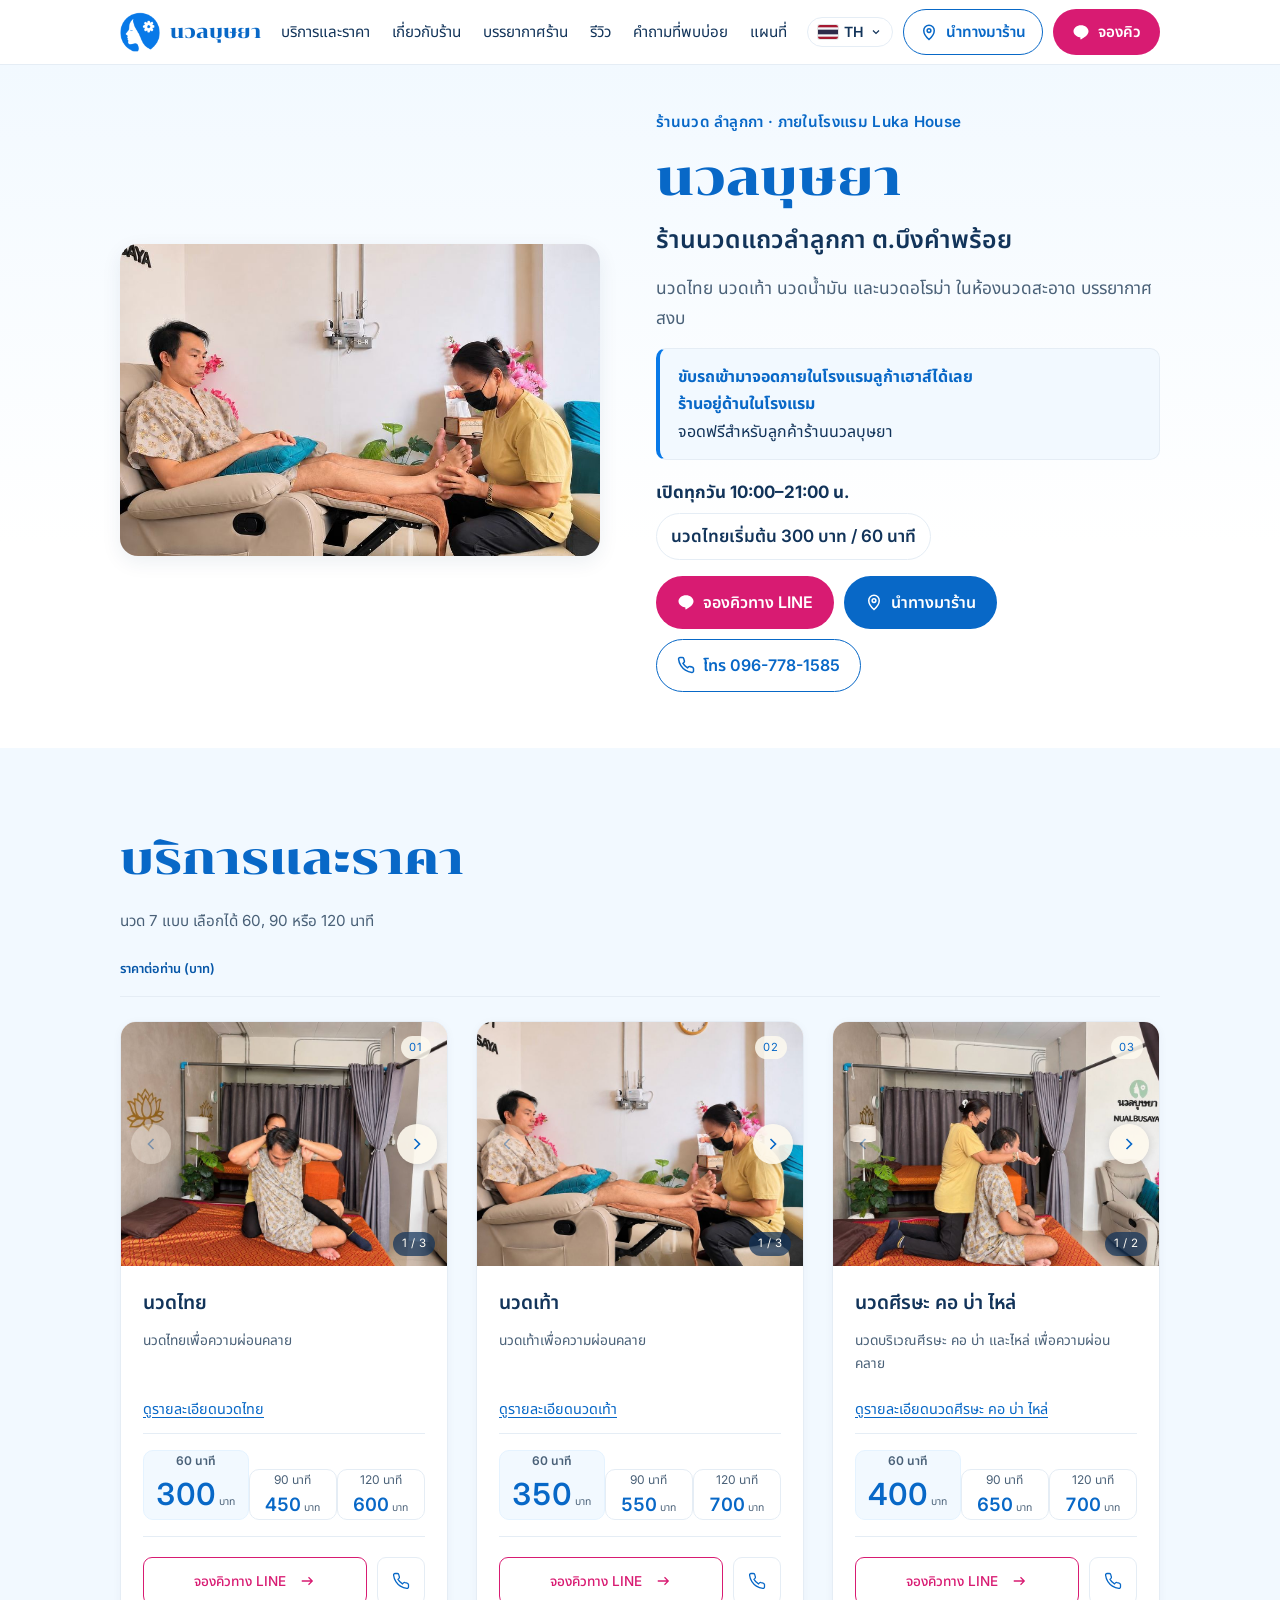
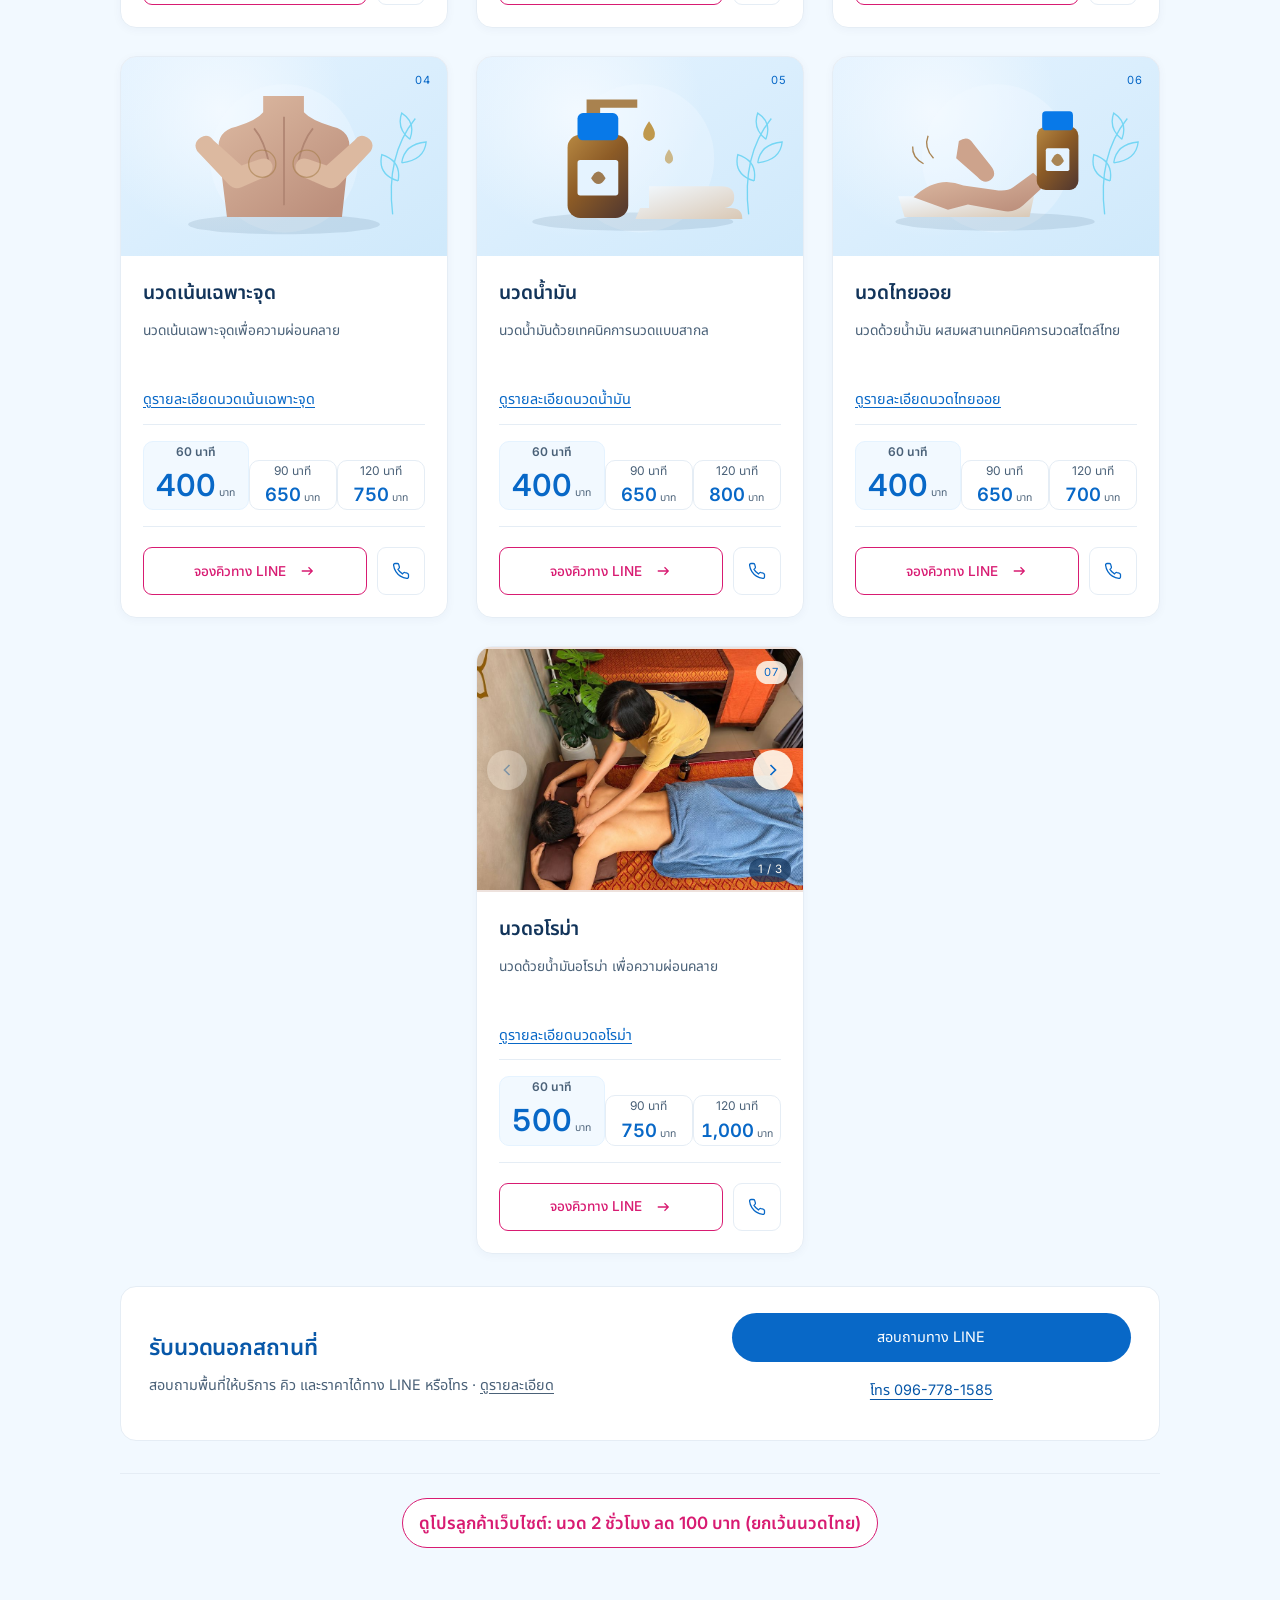
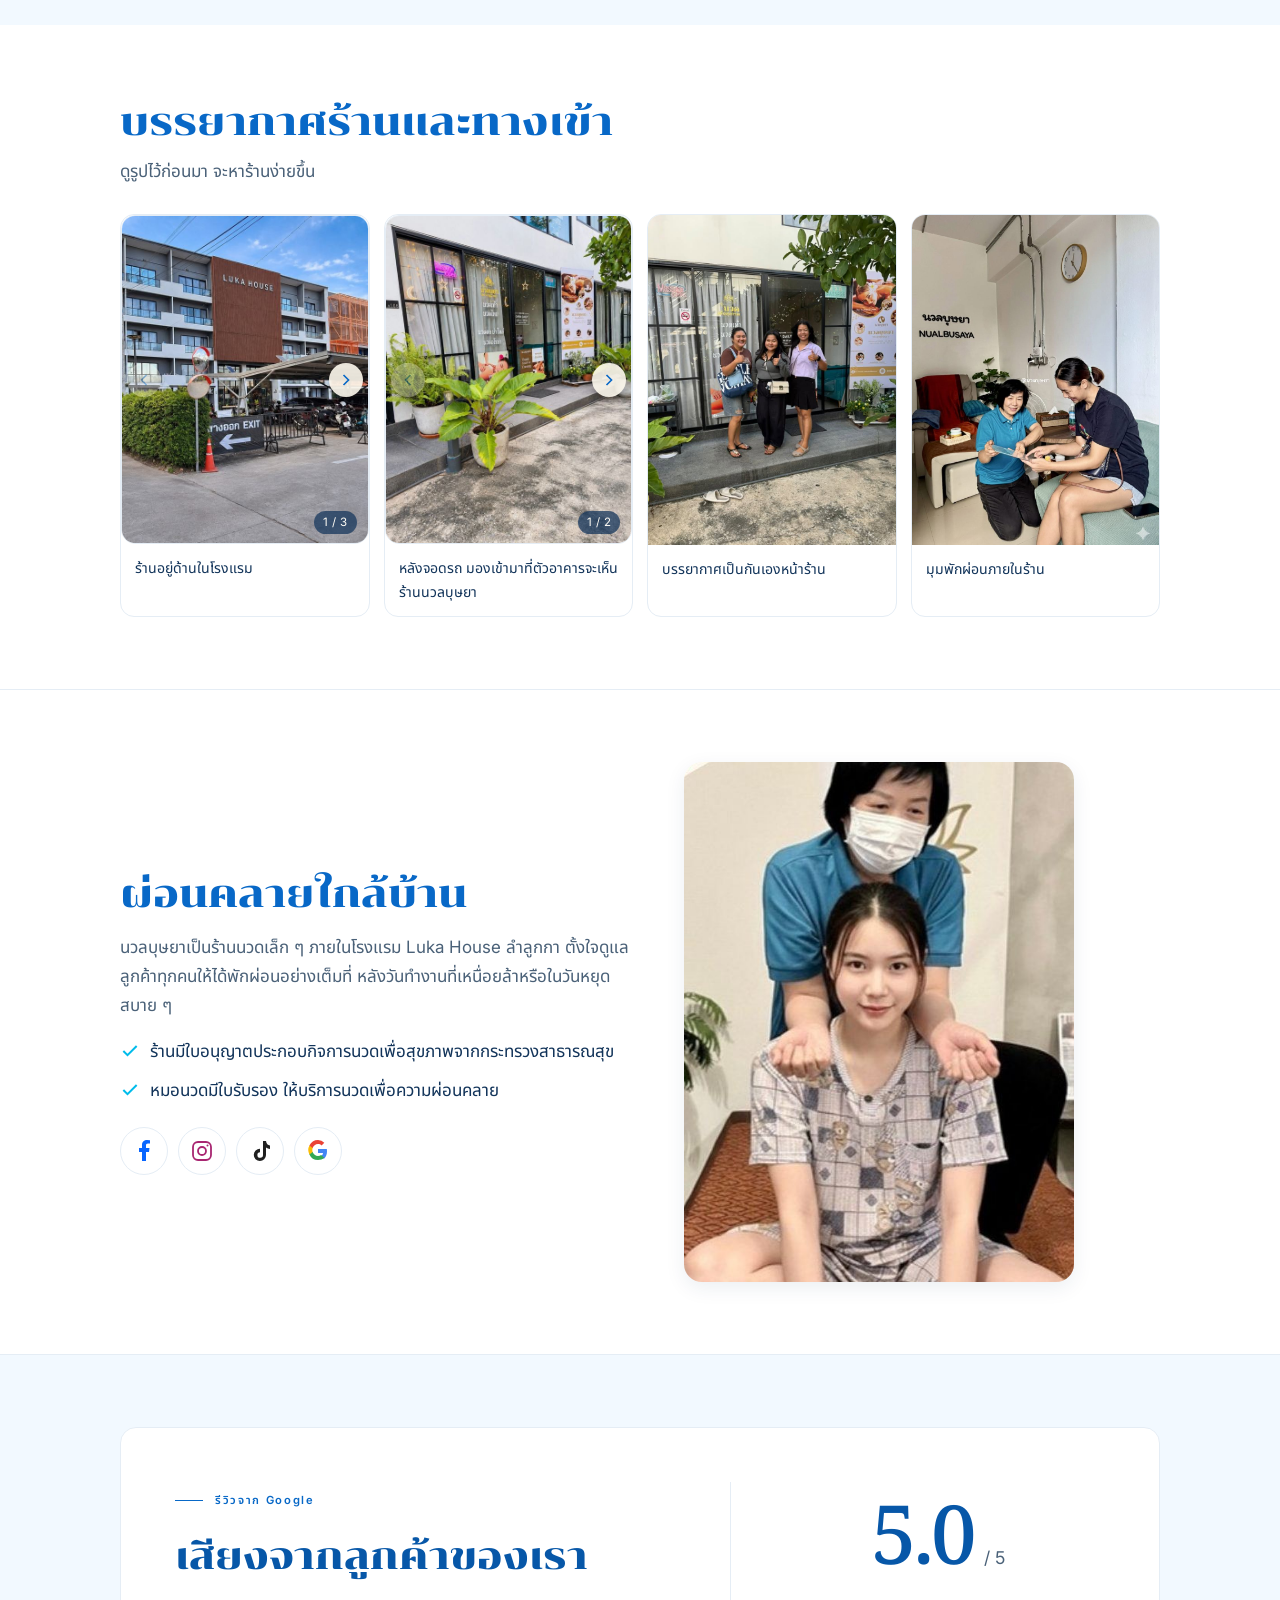
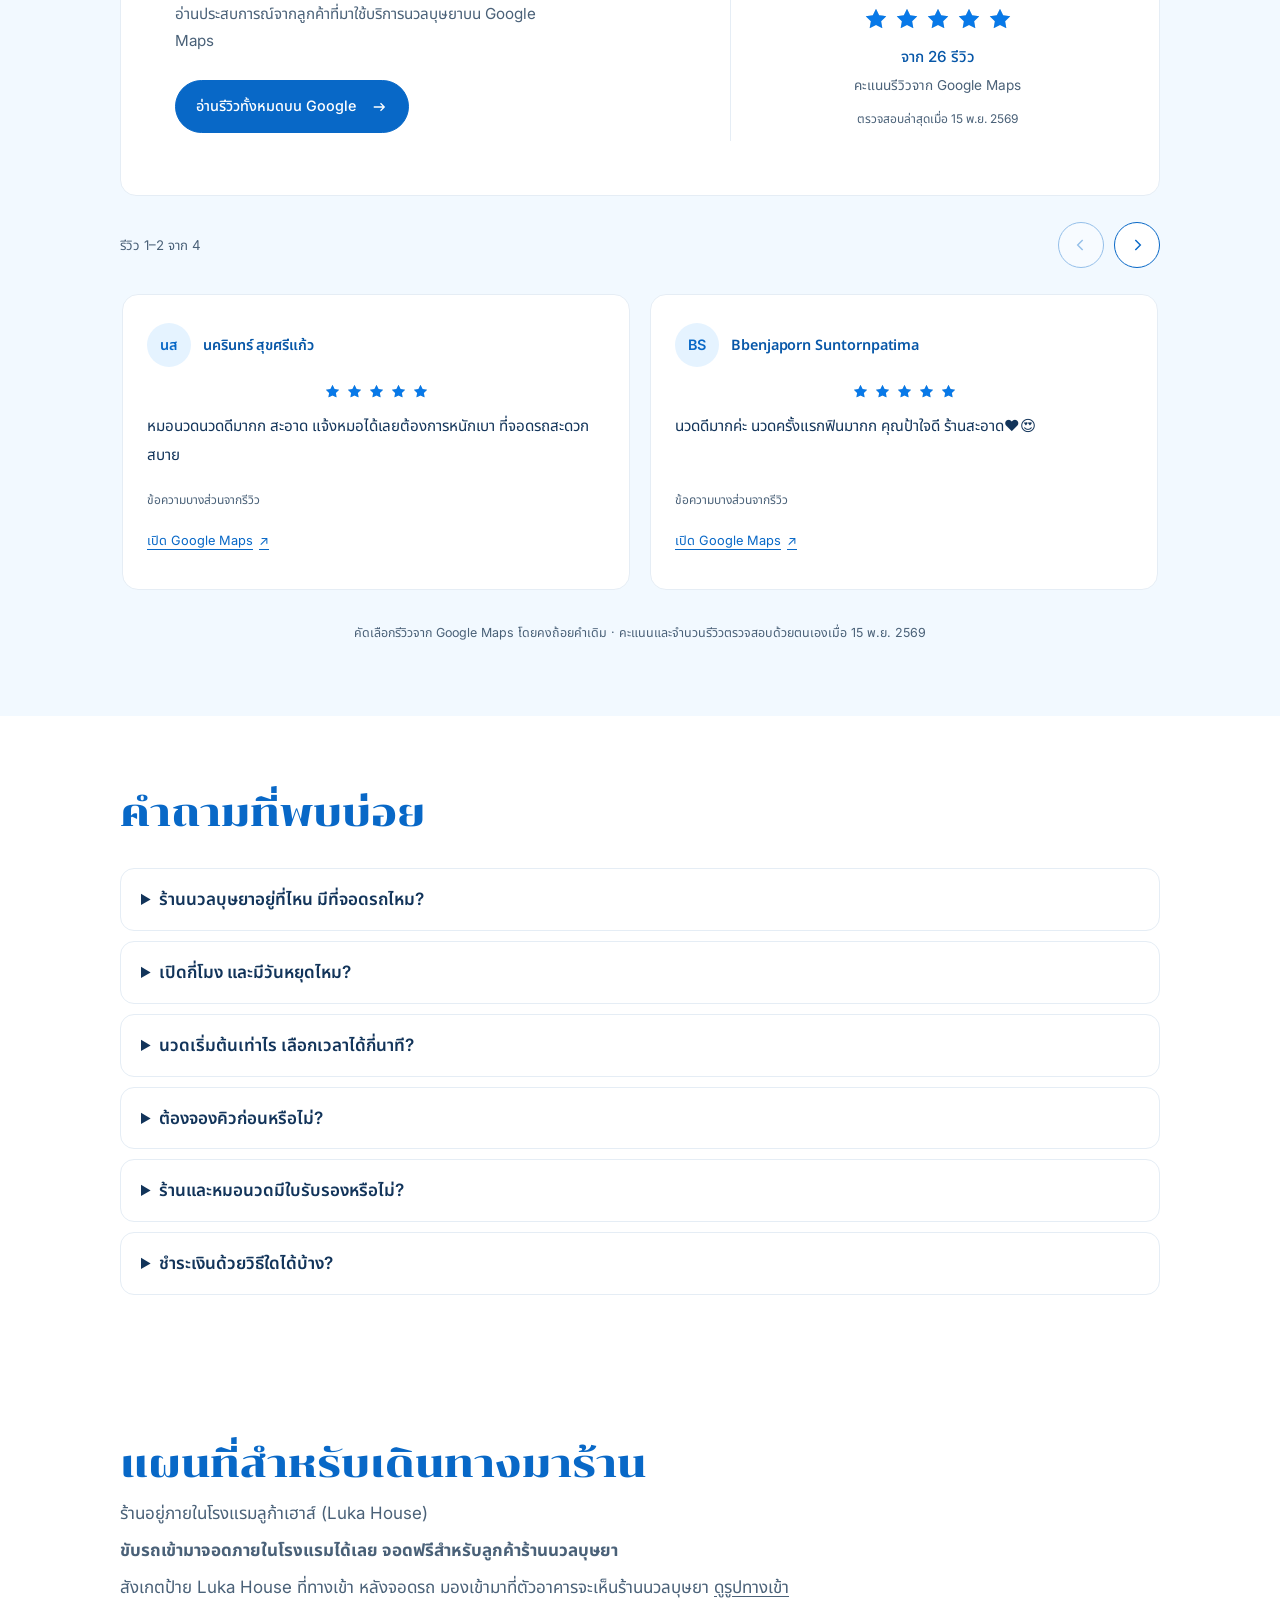
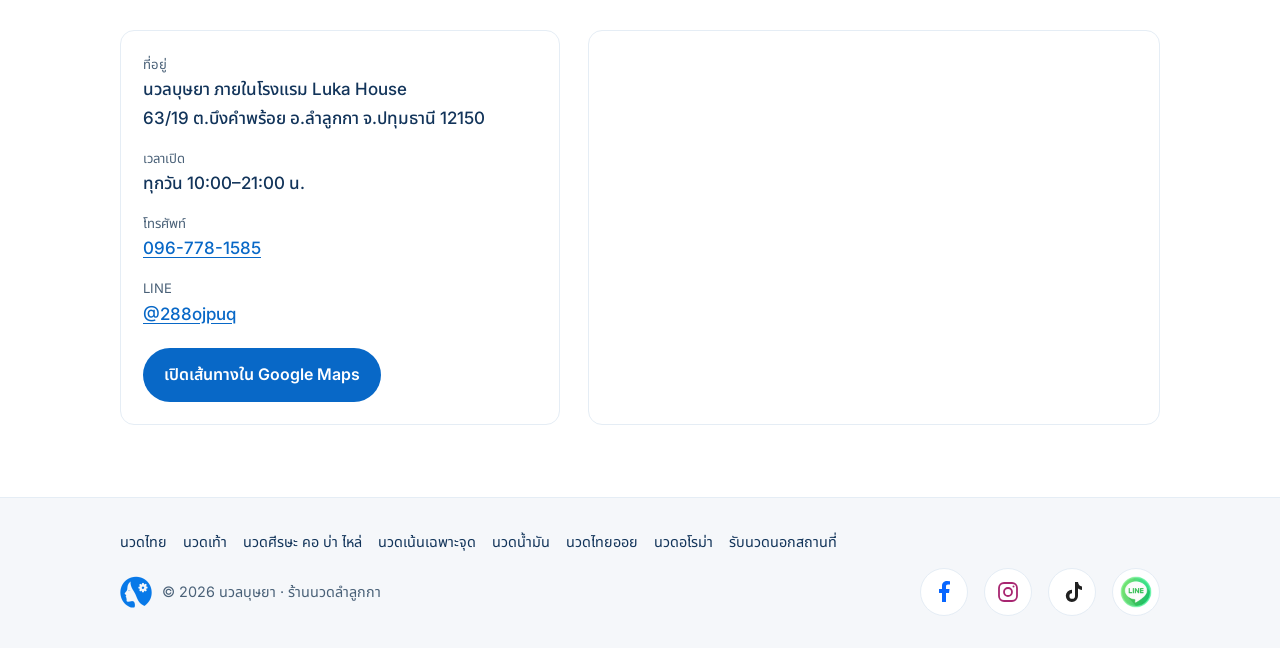
==== index.html @ 885c9494 "Aromatherapy card: owner photo gallery Add 3 owner photos to the aromatherapy card and /aromatherapy" ====
<!doctype html>
<html lang="th">
<head>
<meta charset="utf-8">
<meta name="viewport" content="width=device-width, initial-scale=1">
<!-- Google Tag Manager -->
<script id="gtm-loader">(function(w,d,s,l,i){w[l]=w[l]||[];w[l].push({'gtm.start':
new Date().getTime(),event:'gtm.js'});var f=d.getElementsByTagName(s)[0],
j=d.createElement(s),dl=l!='dataLayer'?'&l='+l:'';j.async=true;j.src=
'https://www.googletagmanager.com/gtm.js?id='+i+dl;f.parentNode.insertBefore(j,f);
})(window,document,'script','dataLayer','GTM-5KD9B98P');</script>
<script src="scripts/track.js" defer></script>
<!-- End Google Tag Manager -->
<title>ร้านนวดลำลูกกา นวลบุษยา | นวดไทยเริ่ม 300 บาท · Luka House</title>
<meta name="description" content="นวลบุษยา ร้านนวดแถวลำลูกกา ต.บึงคำพร้อย ในโรงแรม Luka House นวดไทยเริ่ม 300 บาท/60 นาที หมอนวดมีใบรับรอง เปิดทุกวัน 10:00–21:00 น. จอดรถฟรี โทร 096-778-1585">
<link rel="canonical" href="https://nualbusaya.com/">
<link rel="alternate" hreflang="th" href="https://nualbusaya.com/">
<link rel="alternate" hreflang="en" href="https://nualbusaya.com/en/">
<link rel="alternate" hreflang="x-default" href="https://nualbusaya.com/">
<meta property="og:url" content="https://nualbusaya.com/">
<link rel="icon" type="image/png" sizes="256x256" href="/favicon.png">
<link rel="apple-touch-icon" sizes="256x256" href="/favicon.png">
<meta property="og:type" content="website">
<meta property="og:title" content="นวลบุษยา ร้านนวดลำลูกกา | นวดไทยเริ่ม 300 บาท/60 นาที">
<meta property="og:description" content="นวดไทย นวดเท้า นวดน้ำมัน และนวดอโรม่า ที่ Luka House บึงคำพร้อย เปิดทุกวัน 10:00–21:00 น. ไม่มีวันหยุดประจำสัปดาห์ มีที่จอดรถฟรี">
<meta property="og:image" content="https://nualbusaya.com/img/shop-thai-massage.jpg">
<meta property="og:locale" content="th_TH">
<meta property="og:site_name" content="นวลบุษยา Nualbusaya">
<meta property="og:image:alt" content="บรรยากาศบริการนวดไทยที่ร้านนวลบุษยา ภายในโรงแรม Luka House ลำลูกกา">
<meta property="og:image:width" content="1178">
<meta property="og:image:height" content="692">
<meta name="twitter:card" content="summary_large_image">
<meta name="twitter:title" content="นวลบุษยา ร้านนวดลำลูกกา | นวดไทยเริ่ม 300 บาท/60 นาที">
<meta name="twitter:description" content="ร้านนวดในโรงแรม Luka House บึงคำพร้อย เปิดทุกวัน 10:00–21:00 น. มีที่จอดรถฟรี">
<meta name="twitter:image" content="https://nualbusaya.com/img/shop-thai-massage.jpg">
<meta name="twitter:image:alt" content="บริการนวดไทยที่ร้านนวลบุษยา ลำลูกกา">
<meta name="theme-color" content="#4e6b55">
<link rel="preconnect" href="https://fonts.googleapis.com">
<link rel="preconnect" href="https://fonts.gstatic.com" crossorigin>
<link href="https://fonts.googleapis.com/css2?family=Chonburi&family=Inter:wght@400;500;600&family=Noto+Sans+Thai:wght@400;500;600&family=Noto+Serif+Thai:wght@500;600&display=swap" rel="stylesheet">
<script type="application/ld+json">
{
  "@context": "https://schema.org",
  "@graph": [
    {
      "@type": "HealthAndBeautyBusiness",
      "name": "นวลบุษยา Nualbusaya",
      "alternateName": "Nualbusaya Massage",
      "image": [
        "https://nualbusaya.com/img/shop-thai-massage.jpg",
        "https://nualbusaya.com/img/shop-entrance-luka-house.jpg",
        "https://nualbusaya.com/img/shop-interior.jpg"
      ],
      "url": "https://nualbusaya.com/",
      "logo": "https://nualbusaya.com/img/logo-th.png",
      "telephone": "+66967781585",
      "priceRange": "฿300–฿1000",
      "address": {
        "@type": "PostalAddress",
        "streetAddress": "63/19 ภายในโรงแรม Luka House ตำบลบึงคำพร้อย",
        "addressLocality": "ลำลูกกา",
        "addressRegion": "ปทุมธานี",
        "postalCode": "12150",
        "addressCountry": "TH"
      },
      "geo": {
        "@type": "GeoCoordinates",
        "latitude": 13.9320524,
        "longitude": 100.7484876
      },
      "hasMap": "https://maps.google.com/?cid=15830764363691679197",
      "openingHoursSpecification": [
        {
          "@type": "OpeningHoursSpecification",
          "dayOfWeek": [
            "Monday",
            "Tuesday",
            "Wednesday",
            "Thursday",
            "Friday",
            "Saturday",
            "Sunday"
          ],
          "opens": "10:00",
          "closes": "21:00"
        }
      ],
      "paymentAccepted": "Cash, Bank transfer, PromptPay",
      "currenciesAccepted": "THB",
      "sameAs": [
        "https://www.facebook.com/nualbusaya/",
        "https://www.instagram.com/nualbusaya/",
        "https://www.tiktok.com/@nual.busaya",
        "https://line.me/R/ti/p/@288ojpuq"
      ],
      "@id": "https://nualbusaya.com/#business",
      "description": "ร้านนวดเพื่อความผ่อนคลาย ภายในโรงแรม Luka House บึงคำพร้อย ลำลูกกา นวดไทยเริ่มต้น 300 บาทต่อ 60 นาที เปิดทุกวัน 10:00–21:00 น.",
      "hasOfferCatalog": {
        "@type": "OfferCatalog",
        "name": "บริการนวดและราคา",
        "itemListElement": [
          {
            "@type": "OfferCatalog",
            "name": "นวดไทย",
            "url": "https://nualbusaya.com/#thai-massage",
            "itemListElement": [
              {
                "@type": "Offer",
                "price": 300,
                "priceCurrency": "THB",
                "url": "https://nualbusaya.com/#thai-massage",
                "itemOffered": {
                  "@type": "Service",
                  "name": "นวดไทย 60 นาที",
                  "alternateName": "Traditional Thai Massage",
                  "serviceType": "นวดไทย",
                  "provider": {
                    "@id": "https://nualbusaya.com/#business"
                  }
                }
              },
              {
                "@type": "Offer",
                "price": 450,
                "priceCurrency": "THB",
                "url": "https://nualbusaya.com/#thai-massage",
                "itemOffered": {
                  "@type": "Service",
                  "name": "นวดไทย 90 นาที",
                  "alternateName": "Traditional Thai Massage",
                  "serviceType": "นวดไทย",
                  "provider": {
                    "@id": "https://nualbusaya.com/#business"
                  }
                }
              },
              {
                "@type": "Offer",
                "price": 600,
                "priceCurrency": "THB",
                "url": "https://nualbusaya.com/#thai-massage",
                "itemOffered": {
                  "@type": "Service",
                  "name": "นวดไทย 120 นาที",
                  "alternateName": "Traditional Thai Massage",
                  "serviceType": "นวดไทย",
                  "provider": {
                    "@id": "https://nualbusaya.com/#business"
                  }
                }
              }
            ]
          },
          {
            "@type": "OfferCatalog",
            "name": "นวดเท้า",
            "url": "https://nualbusaya.com/#foot-massage",
            "itemListElement": [
              {
                "@type": "Offer",
                "price": 350,
                "priceCurrency": "THB",
                "url": "https://nualbusaya.com/#foot-massage",
                "itemOffered": {
                  "@type": "Service",
                  "name": "นวดเท้า 60 นาที",
                  "alternateName": "Foot Massage",
                  "serviceType": "นวดเท้า",
                  "provider": {
                    "@id": "https://nualbusaya.com/#business"
                  }
                }
              },
              {
                "@type": "Offer",
                "price": 550,
                "priceCurrency": "THB",
                "url": "https://nualbusaya.com/#foot-massage",
                "itemOffered": {
                  "@type": "Service",
                  "name": "นวดเท้า 90 นาที",
                  "alternateName": "Foot Massage",
                  "serviceType": "นวดเท้า",
                  "provider": {
                    "@id": "https://nualbusaya.com/#business"
                  }
                }
              },
              {
                "@type": "Offer",
                "price": 700,
                "priceCurrency": "THB",
                "url": "https://nualbusaya.com/#foot-massage",
                "itemOffered": {
                  "@type": "Service",
                  "name": "นวดเท้า 120 นาที",
                  "alternateName": "Foot Massage",
                  "serviceType": "นวดเท้า",
                  "provider": {
                    "@id": "https://nualbusaya.com/#business"
                  }
                }
              }
            ]
          },
          {
            "@type": "OfferCatalog",
            "name": "นวดศีรษะ คอ บ่า ไหล่",
            "url": "https://nualbusaya.com/#head-neck-shoulder",
            "itemListElement": [
              {
                "@type": "Offer",
                "price": 400,
                "priceCurrency": "THB",
                "url": "https://nualbusaya.com/#head-neck-shoulder",
                "itemOffered": {
                  "@type": "Service",
                  "name": "นวดศีรษะ คอ บ่า ไหล่ 60 นาที",
                  "alternateName": "Head, Neck & Shoulder Massage",
                  "serviceType": "นวดศีรษะ คอ บ่า ไหล่",
                  "provider": {
                    "@id": "https://nualbusaya.com/#business"
                  }
                }
              },
              {
                "@type": "Offer",
                "price": 650,
                "priceCurrency": "THB",
                "url": "https://nualbusaya.com/#head-neck-shoulder",
                "itemOffered": {
                  "@type": "Service",
                  "name": "นวดศีรษะ คอ บ่า ไหล่ 90 นาที",
                  "alternateName": "Head, Neck & Shoulder Massage",
                  "serviceType": "นวดศีรษะ คอ บ่า ไหล่",
                  "provider": {
                    "@id": "https://nualbusaya.com/#business"
                  }
                }
              },
              {
                "@type": "Offer",
                "price": 700,
                "priceCurrency": "THB",
                "url": "https://nualbusaya.com/#head-neck-shoulder",
                "itemOffered": {
                  "@type": "Service",
                  "name": "นวดศีรษะ คอ บ่า ไหล่ 120 นาที",
                  "alternateName": "Head, Neck & Shoulder Massage",
                  "serviceType": "นวดศีรษะ คอ บ่า ไหล่",
                  "provider": {
                    "@id": "https://nualbusaya.com/#business"
                  }
                }
              }
            ]
          },
          {
            "@type": "OfferCatalog",
            "name": "นวดเน้นเฉพาะจุด",
            "url": "https://nualbusaya.com/#deep-tissue",
            "itemListElement": [
              {
                "@type": "Offer",
                "price": 400,
                "priceCurrency": "THB",
                "url": "https://nualbusaya.com/#deep-tissue",
                "itemOffered": {
                  "@type": "Service",
                  "name": "นวดเน้นเฉพาะจุด 60 นาที",
                  "alternateName": "Deep Tissue Massage",
                  "serviceType": "นวดเน้นเฉพาะจุด",
                  "provider": {
                    "@id": "https://nualbusaya.com/#business"
                  }
                }
              },
              {
                "@type": "Offer",
                "price": 650,
                "priceCurrency": "THB",
                "url": "https://nualbusaya.com/#deep-tissue",
                "itemOffered": {
                  "@type": "Service",
                  "name": "นวดเน้นเฉพาะจุด 90 นาที",
                  "alternateName": "Deep Tissue Massage",
                  "serviceType": "นวดเน้นเฉพาะจุด",
                  "provider": {
                    "@id": "https://nualbusaya.com/#business"
                  }
                }
              },
              {
                "@type": "Offer",
                "price": 750,
                "priceCurrency": "THB",
                "url": "https://nualbusaya.com/#deep-tissue",
                "itemOffered": {
                  "@type": "Service",
                  "name": "นวดเน้นเฉพาะจุด 120 นาที",
                  "alternateName": "Deep Tissue Massage",
                  "serviceType": "นวดเน้นเฉพาะจุด",
                  "provider": {
                    "@id": "https://nualbusaya.com/#business"
                  }
                }
              }
            ]
          },
          {
            "@type": "OfferCatalog",
            "name": "นวดน้ำมัน",
            "url": "https://nualbusaya.com/#oil-massage",
            "itemListElement": [
              {
                "@type": "Offer",
                "price": 400,
                "priceCurrency": "THB",
                "url": "https://nualbusaya.com/#oil-massage",
                "itemOffered": {
                  "@type": "Service",
                  "name": "นวดน้ำมัน 60 นาที",
                  "alternateName": "Oil Massage",
                  "serviceType": "นวดน้ำมัน",
                  "provider": {
                    "@id": "https://nualbusaya.com/#business"
                  }
                }
              },
              {
                "@type": "Offer",
                "price": 650,
                "priceCurrency": "THB",
                "url": "https://nualbusaya.com/#oil-massage",
                "itemOffered": {
                  "@type": "Service",
                  "name": "นวดน้ำมัน 90 นาที",
                  "alternateName": "Oil Massage",
                  "serviceType": "นวดน้ำมัน",
                  "provider": {
                    "@id": "https://nualbusaya.com/#business"
                  }
                }
              },
              {
                "@type": "Offer",
                "price": 800,
                "priceCurrency": "THB",
                "url": "https://nualbusaya.com/#oil-massage",
                "itemOffered": {
                  "@type": "Service",
                  "name": "นวดน้ำมัน 120 นาที",
                  "alternateName": "Oil Massage",
                  "serviceType": "นวดน้ำมัน",
                  "provider": {
                    "@id": "https://nualbusaya.com/#business"
                  }
                }
              }
            ]
          },
          {
            "@type": "OfferCatalog",
            "name": "นวดไทยออย",
            "url": "https://nualbusaya.com/#thai-oil",
            "itemListElement": [
              {
                "@type": "Offer",
                "price": 400,
                "priceCurrency": "THB",
                "url": "https://nualbusaya.com/#thai-oil",
                "itemOffered": {
                  "@type": "Service",
                  "name": "นวดไทยออย 60 นาที",
                  "alternateName": "Thai Oil Massage",
                  "serviceType": "นวดไทยออย",
                  "provider": {
                    "@id": "https://nualbusaya.com/#business"
                  }
                }
              },
              {
                "@type": "Offer",
                "price": 650,
                "priceCurrency": "THB",
                "url": "https://nualbusaya.com/#thai-oil",
                "itemOffered": {
                  "@type": "Service",
                  "name": "นวดไทยออย 90 นาที",
                  "alternateName": "Thai Oil Massage",
                  "serviceType": "นวดไทยออย",
                  "provider": {
                    "@id": "https://nualbusaya.com/#business"
                  }
                }
              },
              {
                "@type": "Offer",
                "price": 700,
                "priceCurrency": "THB",
                "url": "https://nualbusaya.com/#thai-oil",
                "itemOffered": {
                  "@type": "Service",
                  "name": "นวดไทยออย 120 นาที",
                  "alternateName": "Thai Oil Massage",
                  "serviceType": "นวดไทยออย",
                  "provider": {
                    "@id": "https://nualbusaya.com/#business"
                  }
                }
              }
            ]
          },
          {
            "@type": "OfferCatalog",
            "name": "นวดอโรม่า",
            "url": "https://nualbusaya.com/#aromatherapy",
            "itemListElement": [
              {
                "@type": "Offer",
                "price": 500,
                "priceCurrency": "THB",
                "url": "https://nualbusaya.com/#aromatherapy",
                "itemOffered": {
                  "@type": "Service",
                  "name": "นวดอโรม่า 60 นาที",
                  "alternateName": "Aromatherapy Massage",
                  "serviceType": "นวดอโรม่า",
                  "provider": {
                    "@id": "https://nualbusaya.com/#business"
                  }
                }
              },
              {
                "@type": "Offer",
                "price": 750,
                "priceCurrency": "THB",
                "url": "https://nualbusaya.com/#aromatherapy",
                "itemOffered": {
                  "@type": "Service",
                  "name": "นวดอโรม่า 90 นาที",
                  "alternateName": "Aromatherapy Massage",
                  "serviceType": "นวดอโรม่า",
                  "provider": {
                    "@id": "https://nualbusaya.com/#business"
                  }
                }
              },
              {
                "@type": "Offer",
                "price": 1000,
                "priceCurrency": "THB",
                "url": "https://nualbusaya.com/#aromatherapy",
                "itemOffered": {
                  "@type": "Service",
                  "name": "นวดอโรม่า 120 นาที",
                  "alternateName": "Aromatherapy Massage",
                  "serviceType": "นวดอโรม่า",
                  "provider": {
                    "@id": "https://nualbusaya.com/#business"
                  }
                }
              }
            ]
          }
        ]
      }
    },
    {
      "@type": "WebSite",
      "@id": "https://nualbusaya.com/#website",
      "url": "https://nualbusaya.com/",
      "name": "นวลบุษยา Nualbusaya",
      "inLanguage": "th",
      "publisher": {
        "@id": "https://nualbusaya.com/#business"
      }
    },
    {
      "@type": "WebPage",
      "@id": "https://nualbusaya.com/#webpage",
      "url": "https://nualbusaya.com/",
      "name": "ร้านนวดลำลูกกา นวลบุษยา | บริการและราคา",
      "inLanguage": "th",
      "isPartOf": {
        "@id": "https://nualbusaya.com/#website"
      },
      "about": {
        "@id": "https://nualbusaya.com/#business"
      }
    }
  ]
}
</script>
<style>
:root{
  --bg:#f7f2ea; --surface:#fffdf9; --ink:#2f2a24; --muted:#6f665c;
  --brown:#6b4e2e; --gold:#a27b4b; --sage:#4e6b55; --sage-soft:#e6ece4;
  --line:#e7ddd0; --line-green:#087c38; --radius:14px;
  --shadow:0 1px 2px rgba(47,42,36,.06),0 8px 24px rgba(47,42,36,.06);
}
*{box-sizing:border-box}
html{scroll-behavior:smooth}
body{margin:0;background:var(--bg);color:var(--ink);font:400 17px/1.7 "Noto Sans Thai",system-ui,sans-serif;-webkit-font-smoothing:antialiased}
img{max-width:100%;display:block}
a{color:inherit}
h1,h2,h3{font-family:"Noto Serif Thai",serif;font-weight:600;line-height:1.3;margin:0;color:var(--brown)}
.wrap{max-width:1080px;margin:0 auto;padding:0 20px}
.en{display:block;font:500 .78em/1.4 "Noto Sans Thai",sans-serif;color:var(--muted);letter-spacing:.02em}

/* header */
header{position:sticky;top:0;z-index:20;background:rgba(247,242,234,.92);backdrop-filter:blur(8px);border-bottom:1px solid var(--line)}
.bar{display:flex;align-items:center;justify-content:space-between;height:64px}
.brand{display:flex;align-items:center;gap:10px;text-decoration:none}
.brand img{height:40px;width:auto}
.brand b{font:600 1.15rem "Noto Serif Thai",serif;color:var(--brown)}
nav{display:flex;gap:22px;font-size:.95rem}
nav a{text-decoration:none;color:var(--muted)}
nav a:hover{color:var(--brown)}
@media (max-width:720px){
  .bar{height:auto;min-height:64px;flex-wrap:wrap;padding-top:10px;gap:8px}
  nav{order:3;flex-basis:100%;min-width:0;flex-wrap:wrap;gap:4px 18px;padding:4px 0 10px;font-size:.85rem;justify-content:center}
  nav a{padding:6px 0}
  section{scroll-margin-top:122px}
}

/* buttons */
.btns{display:flex;flex-wrap:wrap;gap:10px}
.btn{display:inline-flex;align-items:center;gap:8px;padding:12px 20px;border-radius:999px;font-weight:600;text-decoration:none;font-size:1rem;border:1px solid transparent;transition:transform .15s ease,box-shadow .15s ease}
.btn:hover{transform:translateY(-1px);box-shadow:var(--shadow)}
.btn svg{width:18px;height:18px;flex:none}
.btn-primary{background:var(--sage);color:#fff}
.btn-line{background:var(--line-green);color:#fff}
.btn-ghost{background:var(--surface);border-color:var(--line);color:var(--brown)}

/* hero */
.hero{padding:48px 0 40px}
.hero-grid{display:grid;grid-template-columns:1.05fr 1fr;gap:40px;align-items:center}
.eyebrow{color:var(--sage);font-weight:600;font-size:.95rem;margin-bottom:10px}
.hero h1{font-size:clamp(2rem,4.6vw,3.1rem)}
.hero p.lead{color:var(--muted);font-size:1.08rem;margin:14px 0 24px}
.hero-photo{border-radius:20px;overflow:hidden;box-shadow:var(--shadow);aspect-ratio:4/3}
.hero-photo img{width:100%;height:100%;object-fit:cover}
@media (max-width:820px){.hero-grid{grid-template-columns:1fr;gap:28px}.hero{padding-top:28px}}

/* facts */
.facts{display:grid;grid-template-columns:repeat(4,1fr);gap:12px;margin-top:8px}
.fact{background:var(--surface);border:1px solid var(--line);border-radius:var(--radius);padding:16px}
.fact small{display:block;color:var(--muted);font-size:.82rem}
.fact strong{font-weight:600;color:var(--ink)}
@media (max-width:820px){.facts{grid-template-columns:repeat(2,1fr)}}

section{padding:56px 0;scroll-margin-top:64px}
.section-head{margin-bottom:24px}
.section-head p{color:var(--muted);margin:8px 0 0}
h2{font-size:clamp(1.6rem,3vw,2.1rem)}

/* menu */
.menu{display:grid;grid-template-columns:repeat(auto-fill,minmax(min(100%,300px),1fr));gap:14px}
.item{background:var(--surface);border:1px solid var(--line);border-radius:var(--radius);padding:18px 20px}
.item h3{font-size:1.18rem}
.item p{color:var(--muted);font-size:.93rem;margin:6px 0 12px}
.prices{display:grid;grid-template-columns:repeat(3,1fr);gap:6px;margin:0;padding:0;list-style:none}
.prices li{background:var(--sage-soft);border-radius:10px;padding:8px 6px;text-align:center;line-height:1.35}
.prices small{display:block;font-size:.78rem;color:var(--sage)}
.prices b{font-size:1.05rem;color:var(--ink);font-variant-numeric:tabular-nums}
.note{color:var(--muted);font-size:.88rem;margin-top:16px}

/* about */
.about{background:var(--surface);border-top:1px solid var(--line);border-bottom:1px solid var(--line)}
.about-grid{display:grid;grid-template-columns:1fr 1.1fr;gap:40px;align-items:center}
.about-photo{border-radius:20px;overflow:hidden;aspect-ratio:3/4;max-height:520px;box-shadow:var(--shadow)}
.about-photo img{width:100%;height:100%;object-fit:cover;object-position:top}
.checks{list-style:none;padding:0;margin:18px 0 0;display:grid;gap:10px}
.checks li{display:flex;gap:10px;align-items:flex-start}
.checks svg{width:20px;height:20px;color:var(--sage);flex:none;margin-top:4px}
@media (max-width:820px){.about-grid{grid-template-columns:1fr}.about-photo{max-height:420px}}

/* location */
.loc-grid{display:grid;grid-template-columns:1fr 1.3fr;gap:28px;align-items:stretch}
.card{background:var(--surface);border:1px solid var(--line);border-radius:var(--radius);padding:22px}
.card dl{margin:0;display:grid;gap:14px}
.card dt{font-size:.82rem;color:var(--muted)}
.card dd{margin:0;font-weight:500}
.map{border-radius:var(--radius);overflow:hidden;border:1px solid var(--line);min-height:320px}
.map iframe{width:100%;height:100%;min-height:320px;border:0;display:block}
@media (max-width:820px){.loc-grid{grid-template-columns:1fr}}

footer{padding:32px 0 110px;color:var(--muted);font-size:.9rem;border-top:1px solid var(--line)}
footer .row{display:flex;flex-wrap:wrap;gap:16px;justify-content:space-between;align-items:center}
footer a{color:var(--brown)}

/* mobile action bar */
.dock{position:fixed;left:0;right:0;bottom:0;z-index:30;display:none;gap:8px;padding:10px 12px calc(10px + env(safe-area-inset-bottom));background:rgba(255,253,249,.96);border-top:1px solid var(--line);backdrop-filter:blur(8px)}
.dock a{flex:1;min-width:0;justify-content:center;padding:12px 8px;font-size:.95rem;min-height:48px}
.dock a:first-child{flex:1.7}
.visit-hours{color:var(--sage);margin:12px 0 6px}
.visit-arrival{font-size:.9rem;color:var(--muted);margin:14px 0 0}
.visit-arrival a{text-underline-offset:3px}
@media (max-width:720px){.dock{display:flex}footer{padding-bottom:110px}}
@media (min-width:721px){footer{padding-bottom:32px}}
:focus-visible{outline:3px solid var(--gold);outline-offset:2px;border-radius:6px}

/* reviews */
.rv-summary{display:flex;flex-wrap:wrap;align-items:center;gap:14px 20px;margin-bottom:22px}
.rv-score{font:600 2.6rem/1 "Noto Serif Thai",serif;color:var(--brown)}
.stars{color:#e0a526;letter-spacing:1px;font-size:1.05rem}
.rv-count{color:var(--muted);font-size:.92rem}
.rv-grid{display:grid;grid-template-columns:repeat(auto-fill,minmax(min(100%,280px),1fr));gap:14px}
.rv{background:var(--surface);border:1px solid var(--line);border-radius:var(--radius);padding:18px 20px;display:flex;flex-direction:column;gap:10px}
.rv-head{display:flex;align-items:center;gap:10px}
.rv-head img{width:36px;height:36px;border-radius:50%;flex:none;background:var(--sage-soft)}
.rv-head a{font-weight:600;text-decoration:none;color:var(--ink)}
.rv-head small{display:block;color:var(--muted);font-size:.8rem}
.rv p{margin:0;font-size:.95rem;color:var(--ink);display:-webkit-box;-webkit-line-clamp:6;-webkit-box-orient:vertical;overflow:hidden}
.rv-attr{color:var(--muted);font-size:.8rem;margin-top:14px}

/* gallery */
.gal-grid{display:grid;grid-template-columns:repeat(3,1fr);gap:10px}
.gal-grid figure{margin:0;position:relative;border-radius:12px;overflow:hidden;background:var(--sage-soft);aspect-ratio:1/1}
.gal-grid img{width:100%;height:100%;object-fit:cover}
.gal-grid figcaption{position:absolute;left:0;right:0;bottom:0;padding:16px 8px 6px;font-size:.72rem;color:#fff;background:linear-gradient(transparent,rgba(0,0,0,.55))}
.gal-grid figcaption a{color:#fff;text-decoration:none}
@media (max-width:720px){.gal-grid{grid-template-columns:repeat(2,1fr)}}
.skip-link{position:fixed;top:-100px;left:16px;z-index:100;background:var(--surface);color:var(--brown);padding:12px 18px;border:2px solid var(--sage);border-radius:8px}
.skip-link:focus{top:8px}
.hero h1 .hero-service{display:block;font-size:.55em;line-height:1.6;margin-top:8px}
.starting-price{display:inline-block;margin:0 0 16px;padding:8px 14px;background:var(--sage-soft);border-radius:10px;color:#304b36;font-weight:600}
.trust-note{margin:16px 0 0;font-size:.92rem;color:var(--sage)}
@media (max-width:720px){section,.item{scroll-margin-top:180px}.hero{padding-top:24px}}
.faq-list{display:grid;gap:10px}
.faq-list details{background:var(--surface);border:1px solid var(--line);border-radius:var(--radius);padding:16px 20px}
.faq-list summary{cursor:pointer;font-weight:600;color:var(--brown);min-height:24px}
.faq-list p{margin:12px 0 0;color:var(--muted)}
.faq-list a{color:var(--brown)}
.item{scroll-margin-top:130px}
.rv-summary [hidden]{display:none}
@media (prefers-reduced-motion:reduce){html{scroll-behavior:auto}.btn{transition:none}.btn:hover{transform:none}}
.shop-photos{display:grid;grid-template-columns:repeat(4,minmax(0,1fr));gap:14px}
.shop-photos figure{margin:0;min-width:0;background:var(--surface);border:1px solid var(--line);border-radius:var(--radius);overflow:hidden}
.shop-photos a{display:block}
.shop-photos img{width:100%;height:auto;aspect-ratio:3/4;object-fit:cover}
.shop-photos figcaption{padding:12px;font-size:.88rem;color:var(--muted)}
@media (max-width:820px){.shop-photos{grid-template-columns:repeat(2,minmax(0,1fr))}}
@media (max-width:420px){.shop-photos{gap:10px}.shop-photos figcaption{padding:10px;font-size:.8rem}}
.parking-callout{margin:0 0 18px;padding:12px 16px;border-left:4px solid var(--sage);border-radius:0 10px 10px 0;background:var(--sage-soft);color:#304b36;font-size:.98rem}
.hero p.lead{margin-bottom:16px}
.social-icon{display:inline-flex;align-items:center;justify-content:center;width:48px;height:48px;flex:none;border:1px solid var(--line);border-radius:50%;background:var(--surface);color:var(--brown);text-decoration:none}
.social-icon svg{width:24px;height:24px}
.social-icon:hover{background:var(--sage-soft);border-color:var(--sage)}
.social-facebook{color:#0866ff}.social-instagram{color:#a82671}.social-tiktok{color:#202020}
.offer-dialog{width:min(440px,calc(100% - 32px));max-height:calc(100dvh - 40px);padding:28px;border:1px solid var(--line);border-radius:22px;background:var(--surface);color:var(--ink);box-shadow:0 24px 90px #0003;overflow:auto}
.offer-dialog::backdrop{background:rgba(28,35,29,.55)}
.offer-close{position:absolute;right:10px;top:10px;width:44px;height:44px;border:0;border-radius:50%;background:var(--sage-soft);color:var(--brown);font-size:1.5rem;cursor:pointer}
.offer-kicker{color:var(--sage);font-weight:600;font-size:.88rem;margin:10px 32px 12px 0}
.offer-dialog h2{font-size:1.6rem}
.offer-discount{font-size:2rem;font-weight:600;color:var(--sage);margin:14px 0 4px}
.offer-price{margin:0;color:var(--muted)}
.offer-price strong{color:var(--brown);font-size:1.4rem}
.offer-instruction{margin:18px 0 22px}
.offer-dialog .btn{justify-content:center;width:100%}
.offer-reopen{border:1px solid var(--sage);background:var(--sage-soft);color:#304b36;padding:10px 16px;border-radius:10px;font:inherit;cursor:pointer}
</style>
<link rel="stylesheet" href="styles/services.css">
<script src="scripts/services.js" defer></script>
<script src="scripts/lang-menu.js" defer></script>
<link rel="stylesheet" href="styles/reviews.css">
<script src="scripts/reviews.js" defer></script>
<link rel="stylesheet" href="styles/outcall.css">
<script src="scripts/outcall.js" defer></script>
<link rel="stylesheet" href="styles/theme.css">
</head>
<body>
<!-- Google Tag Manager (noscript) -->
<noscript><iframe src="https://www.googletagmanager.com/ns.html?id=GTM-5KD9B98P" height="0" width="0" style="display:none;visibility:hidden" title="Google Tag Manager"></iframe></noscript>
<!-- End Google Tag Manager (noscript) -->
<a class="skip-link" href="#top">ข้ามไปเนื้อหาหลัก</a>

<header>
  <div class="wrap bar">
    <a class="brand" href="#top" aria-label="นวลบุษยา หน้าแรก">
      <img src="img/icon-blue.png" alt="" width="40" height="40">
      <b>นวลบุษยา</b>
    </a>
    <nav aria-label="เมนูหลัก">
      <a href="#menu">บริการและราคา</a>
      <a href="#about">เกี่ยวกับร้าน</a>
      <a href="#photos">บรรยากาศร้าน</a>
      <a href="#reviews">รีวิว</a>
      <a href="#faq">คำถามที่พบบ่อย</a>
      <a href="#location">แผนที่</a>
    </nav>
    <div class="header-actions">
    <details class="lang-menu">
      <summary aria-label="เปลี่ยนภาษา / Change language"><img src="img/flag-th.svg" alt="" width="20" height="14"><span>TH</span><svg class="caret" viewBox="0 0 24 24" fill="none" stroke="currentColor" stroke-width="2.4" aria-hidden="true"><path d="m6 9 6 6 6-6"/></svg></summary>
      <ul>
        <li><a href="/" lang="th" hreflang="th" aria-current="true"><img src="img/flag-th.svg" alt="" width="20" height="14">ภาษาไทย</a></li>
        <li><a href="/en/" lang="en" hreflang="en"><img src="img/flag-gb.svg" alt="" width="20" height="14">English</a></li>
      </ul>
    </details>
    <a class="btn btn-ghost header-directions" href="https://www.google.com/maps/dir/?api=1&amp;destination=13.9320524,100.7484876" target="_blank" rel="noopener" style="padding:9px 16px;font-size:.95rem" aria-label="นำทางมาร้านนวลบุษยาใน Google Maps">
      <svg viewBox="0 0 24 24" fill="none" stroke="currentColor" stroke-width="2" aria-hidden="true"><path d="M12 22s7-6.1 7-12a7 7 0 1 0-14 0c0 5.9 7 12 7 12z"/><circle cx="12" cy="10" r="2.5"/></svg>นำทางมาร้าน
    </a>
    <a class="btn btn-book header-book" href="https://line.me/R/ti/p/@288ojpuq" target="_blank" rel="noopener" aria-label="จองคิวนวดทาง LINE"><svg viewBox="0 0 24 24" fill="currentColor" aria-hidden="true"><path d="M12 3C6.5 3 2 6.6 2 11c0 3.9 3.5 7.2 8.3 7.9.3.1.8.2.9.5.1.3.1.7 0 1l-.1.9c0 .3-.2 1 .9.5s5.9-3.5 8-5.9C21.4 14.3 22 12.7 22 11c0-4.4-4.5-8-10-8z"/></svg>จองคิว</a>
    </div>
  </div>
</header>

<main id="top">
  <section class="hero">
    <div class="wrap hero-grid">
      <div>
        <div class="eyebrow">ร้านนวด ลำลูกกา · ภายในโรงแรม Luka House</div>
        <h1>นวลบุษยา<span class="hero-service">ร้านนวดแถวลำลูกกา ต.บึงคำพร้อย</span></h1>
        <p class="lead">นวดไทย นวดเท้า นวดน้ำมัน และนวดอโรม่า ในห้องนวดสะอาด บรรยากาศสงบ</p>
        <p class="parking-callout"><strong>ขับรถเข้ามาจอดภายในโรงแรมลูก้าเฮาส์ได้เลย</strong><br><strong>ร้านอยู่ด้านในโรงแรม</strong><br>จอดฟรีสำหรับลูกค้าร้านนวลบุษยา</p>
        <p class="visit-hours"><strong>เปิดทุกวัน 10:00–21:00 น.</strong></p>
        <p class="starting-price">นวดไทยเริ่มต้น 300 บาท / 60 นาที</p>
        <div class="btns">
          <a class="btn btn-primary" href="https://www.google.com/maps/dir/?api=1&amp;destination=13.9320524,100.7484876" target="_blank" rel="noopener"><svg viewBox="0 0 24 24" fill="none" stroke="currentColor" stroke-width="2" aria-hidden="true"><path d="M12 22s7-6.1 7-12a7 7 0 1 0-14 0c0 5.9 7 12 7 12z"/><circle cx="12" cy="10" r="2.5"/></svg>นำทางมาร้าน</a>
          <a class="btn btn-ghost" href="tel:+66967781585">
            <svg viewBox="0 0 24 24" fill="none" stroke="currentColor" stroke-width="2" aria-hidden="true"><path d="M22 16.9v3a2 2 0 0 1-2.2 2 19.8 19.8 0 0 1-8.6-3.1 19.5 19.5 0 0 1-6-6A19.8 19.8 0 0 1 2.1 4.2 2 2 0 0 1 4.1 2h3a2 2 0 0 1 2 1.7c.1.9.4 1.8.7 2.7a2 2 0 0 1-.5 2.1L8 9.8a16 16 0 0 0 6 6l1.3-1.3a2 2 0 0 1 2.1-.4c.9.3 1.8.6 2.7.7a2 2 0 0 1 1.7 2z"/></svg>
            โทร 096-778-1585
          </a>
          <a class="btn btn-book" href="https://line.me/R/ti/p/@288ojpuq" target="_blank" rel="noopener">
            <svg viewBox="0 0 24 24" fill="currentColor" aria-hidden="true"><path d="M12 3C6.5 3 2 6.6 2 11c0 3.9 3.5 7.2 8.3 7.9.3.1.8.2.9.5.1.3.1.7 0 1l-.1.9c0 .3-.2 1 .9.5s5.9-3.5 8-5.9C21.4 14.3 22 12.7 22 11c0-4.4-4.5-8-10-8z"/></svg>
            จองคิวทาง LINE
          </a>
        </div>
      </div>
      <div class="hero-photo hero-slideshow">
        <img src="img/foot-massage/foot-massage-1.jpg" alt="หมอนวดนวดเท้าให้ลูกค้าที่นั่งเอนบนเก้าอี้ปรับระดับของร้าน" width="900" height="676" fetchpriority="high">
        <img src="img/thai-massage/thai-massage-3.jpg" alt="หมอนวดยืดต้นขาให้ลูกค้าในท่านอนตะแคงบนเบาะนวดไทย" width="900" height="675" decoding="async">
        <img src="img/thai-massage/thai-massage-2.jpg" alt="หมอนวดยืดขาและสะโพกให้ลูกค้าที่นอนหงายบนเบาะนวดไทย" width="900" height="675" decoding="async">
        <img src="img/thai-massage/thai-massage-1.jpg" alt="หมอนวดยืดไหล่และหลังให้ลูกค้าในท่านั่งบนเบาะนวดไทย" width="900" height="676" decoding="async">
        <img src="img/head-neck-shoulder/head-neck-shoulder-1.jpg" alt="หมอนวดยืดคอและบ่าให้ลูกค้าในท่านั่งบนเบาะนวด ใกล้ป้ายชื่อร้านนวลบุษยา" width="900" height="675" decoding="async">
      </div>
    </div>
  </section>

  <section id="menu" class="wellness-services" aria-labelledby="services-title">
    <div class="wrap">
      <div class="services-heading">
        <div>
          <h2 id="services-title">บริการและราคา</h2>
          <p class="services-intro">นวด 7 แบบ เลือกได้ 60, 90 หรือ 120 นาที</p>
        </div>
      </div>
      <div class="services-meta"><p>ราคาต่อท่าน (บาท)</p></div>
      <div class="menu services-grid">
        <article class="item service-card" id="thai-massage" aria-labelledby="thai-massage-title">
          <div class="service-visual service-gallery" data-service-gallery>
            <div class="service-gallery-track" tabindex="0" role="region" aria-roledescription="carousel" aria-label="รูปนวดไทยที่ร้านนวลบุษยา ปัดหรือกดลูกศรเพื่อดูรูปถัดไป">
              <figure class="service-gallery-slide" aria-label="รูปที่ 1 จาก 3"><img src="img/thai-massage/thai-massage-1.jpg" alt="หมอนวดยืดไหล่และหลังให้ลูกค้าในท่านั่งบนเบาะนวดไทย" width="900" height="676" loading="lazy" decoding="async"></figure>
              <figure class="service-gallery-slide" aria-label="รูปที่ 2 จาก 3"><img src="img/thai-massage/thai-massage-2.jpg" alt="หมอนวดยืดขาและสะโพกให้ลูกค้าที่นอนหงายบนเบาะนวดไทย" width="900" height="675" loading="lazy" decoding="async"></figure>
              <figure class="service-gallery-slide" aria-label="รูปที่ 3 จาก 3"><img src="img/thai-massage/thai-massage-3.jpg" alt="หมอนวดยืดต้นขาให้ลูกค้าในท่านอนตะแคงบนเบาะนวดไทย" width="900" height="675" loading="lazy" decoding="async"></figure>
            </div>
            <button class="service-gallery-btn service-gallery-prev" type="button" aria-label="รูปก่อนหน้า" hidden><svg viewBox="0 0 24 24" aria-hidden="true" focusable="false" fill="none" stroke="currentColor" stroke-width="2"><path d="m15 6-6 6 6 6"/></svg></button>
            <button class="service-gallery-btn service-gallery-next" type="button" aria-label="รูปถัดไป" hidden><svg viewBox="0 0 24 24" aria-hidden="true" focusable="false" fill="none" stroke="currentColor" stroke-width="2"><path d="m9 6 6 6-6 6"/></svg></button>
            <span class="service-gallery-count" aria-hidden="true">1 / 3</span>
            <span class="service-number" aria-hidden="true">01</span>
          </div>
          <div class="service-content">
            <h3 id="thai-massage-title" data-en="Traditional Thai Massage">นวดไทย</h3>
            <p class="service-description">นวดไทยเพื่อความผ่อนคลาย</p>
            <a class="service-more" href="/thai-massage/">ดูรายละเอียดนวดไทย</a>
            <ul class="prices service-prices" aria-label="ราคานวดไทยต่อท่าน หน่วยบาท">
              <li class="price-start"><small>60 นาที</small><span class="price-amount"><b>300</b><span>บาท</span></span></li>
              <li><small>90 นาที</small><span class="price-amount"><b>450</b><span>บาท</span></span></li>
              <li><small>120 นาที</small><span class="price-amount"><b>600</b><span>บาท</span></span></li>
            </ul>
            <div class="service-actions">
              <a class="service-book" href="https://line.me/R/ti/p/@288ojpuq" target="_blank" rel="noopener" aria-label="สอบถามและจองคิวนวดไทยทาง LINE">จองคิวทาง LINE<svg viewBox="0 0 24 24" aria-hidden="true" focusable="false" fill="none" stroke="currentColor" stroke-width="1.7"><path d="M5 12h14m-5-5 5 5-5 5"/></svg></a>
              <a class="service-call" href="tel:+66967781585" aria-label="โทรสอบถามนวดไทย 096-778-1585" title="โทร 096-778-1585"><svg viewBox="0 0 24 24" aria-hidden="true" focusable="false" fill="none" stroke="currentColor" stroke-width="1.7"><path d="M22 16.9v3a2 2 0 0 1-2.2 2 19.8 19.8 0 0 1-8.6-3.1 19.5 19.5 0 0 1-6-6A19.8 19.8 0 0 1 2.1 4.2 2 2 0 0 1 4.1 2h3a2 2 0 0 1 2 1.7c.1.9.4 1.8.7 2.7a2 2 0 0 1-.5 2.1L8 9.8a16 16 0 0 0 6 6l1.3-1.3a2 2 0 0 1 2.1-.4c.9.3 1.8.6 2.7.7a2 2 0 0 1 1.7 2z"/></svg></a>
            </div>
          </div>
        </article>
        <article class="item service-card" id="foot-massage" aria-labelledby="foot-massage-title">
          <div class="service-visual service-gallery" data-service-gallery>
            <div class="service-gallery-track" tabindex="0" role="region" aria-roledescription="carousel" aria-label="รูปนวดเท้าที่ร้านนวลบุษยา ปัดหรือกดลูกศรเพื่อดูรูปถัดไป">
              <figure class="service-gallery-slide" aria-label="รูปที่ 1 จาก 3"><img src="img/foot-massage/foot-massage-1.jpg" alt="หมอนวดนวดเท้าให้ลูกค้าที่นั่งเอนบนเก้าอี้ปรับระดับของร้าน" width="900" height="676" loading="lazy" decoding="async"></figure>
              <figure class="service-gallery-slide" aria-label="รูปที่ 2 จาก 3"><img src="img/foot-massage/foot-massage-2.jpg" alt="หมอนวดกดฝ่าเท้าลูกค้า ข้างตะกร้าครีมและยาหม่องสำหรับนวดเท้า" width="900" height="675" loading="lazy" decoding="async"></figure>
              <figure class="service-gallery-slide" aria-label="รูปที่ 3 จาก 3"><img src="img/foot-massage/foot-massage-3.jpg" alt="หมอนวดนวดฝ่าเท้าลูกค้าใต้ป้ายชื่อร้านนวลบุษยา" width="676" height="900" loading="lazy" decoding="async"></figure>
            </div>
            <button class="service-gallery-btn service-gallery-prev" type="button" aria-label="รูปก่อนหน้า" hidden><svg viewBox="0 0 24 24" aria-hidden="true" focusable="false" fill="none" stroke="currentColor" stroke-width="2"><path d="m15 6-6 6 6 6"/></svg></button>
            <button class="service-gallery-btn service-gallery-next" type="button" aria-label="รูปถัดไป" hidden><svg viewBox="0 0 24 24" aria-hidden="true" focusable="false" fill="none" stroke="currentColor" stroke-width="2"><path d="m9 6 6 6-6 6"/></svg></button>
            <span class="service-gallery-count" aria-hidden="true">1 / 3</span>
            <span class="service-number" aria-hidden="true">02</span>
          </div>
          <div class="service-content">
            <h3 id="foot-massage-title" data-en="Foot Massage">นวดเท้า</h3>
            <p class="service-description">นวดเท้าเพื่อความผ่อนคลาย</p>
            <a class="service-more" href="/foot-massage/">ดูรายละเอียดนวดเท้า</a>
            <ul class="prices service-prices" aria-label="ราคานวดเท้าต่อท่าน หน่วยบาท">
              <li class="price-start"><small>60 นาที</small><span class="price-amount"><b>350</b><span>บาท</span></span></li>
              <li><small>90 นาที</small><span class="price-amount"><b>550</b><span>บาท</span></span></li>
              <li><small>120 นาที</small><span class="price-amount"><b>700</b><span>บาท</span></span></li>
            </ul>
            <div class="service-actions">
              <a class="service-book" href="https://line.me/R/ti/p/@288ojpuq" target="_blank" rel="noopener" aria-label="สอบถามและจองคิวนวดเท้าทาง LINE">จองคิวทาง LINE<svg viewBox="0 0 24 24" aria-hidden="true" focusable="false" fill="none" stroke="currentColor" stroke-width="1.7"><path d="M5 12h14m-5-5 5 5-5 5"/></svg></a>
              <a class="service-call" href="tel:+66967781585" aria-label="โทรสอบถามนวดเท้า 096-778-1585" title="โทร 096-778-1585"><svg viewBox="0 0 24 24" aria-hidden="true" focusable="false" fill="none" stroke="currentColor" stroke-width="1.7"><path d="M22 16.9v3a2 2 0 0 1-2.2 2 19.8 19.8 0 0 1-8.6-3.1 19.5 19.5 0 0 1-6-6A19.8 19.8 0 0 1 2.1 4.2 2 2 0 0 1 4.1 2h3a2 2 0 0 1 2 1.7c.1.9.4 1.8.7 2.7a2 2 0 0 1-.5 2.1L8 9.8a16 16 0 0 0 6 6l1.3-1.3a2 2 0 0 1 2.1-.4c.9.3 1.8.6 2.7.7a2 2 0 0 1 1.7 2z"/></svg></a>
            </div>
          </div>
        </article>
        <article class="item service-card" id="head-neck-shoulder" aria-labelledby="head-neck-shoulder-title">
          <div class="service-visual service-gallery" data-service-gallery>
            <div class="service-gallery-track" tabindex="0" role="region" aria-roledescription="carousel" aria-label="รูปนวดศีรษะ คอ บ่า ไหล่ที่ร้านนวลบุษยา ปัดหรือกดลูกศรเพื่อดูรูปถัดไป">
              <figure class="service-gallery-slide" aria-label="รูปที่ 1 จาก 2"><img src="img/head-neck-shoulder/head-neck-shoulder-1.jpg" alt="หมอนวดยืดคอและบ่าให้ลูกค้าในท่านั่งบนเบาะนวด ใกล้ป้ายชื่อร้านนวลบุษยา" width="900" height="675" loading="lazy" decoding="async"></figure>
              <figure class="service-gallery-slide" aria-label="รูปที่ 2 จาก 2"><img src="img/head-neck-shoulder/head-neck-shoulder-2.jpg" alt="หมอนวดนวดคอและบ่าให้ลูกค้าในท่านั่งบนเบาะนวด" width="900" height="675" loading="lazy" decoding="async"></figure>
            </div>
            <button class="service-gallery-btn service-gallery-prev" type="button" aria-label="รูปก่อนหน้า" hidden><svg viewBox="0 0 24 24" aria-hidden="true" focusable="false" fill="none" stroke="currentColor" stroke-width="2"><path d="m15 6-6 6 6 6"/></svg></button>
            <button class="service-gallery-btn service-gallery-next" type="button" aria-label="รูปถัดไป" hidden><svg viewBox="0 0 24 24" aria-hidden="true" focusable="false" fill="none" stroke="currentColor" stroke-width="2"><path d="m9 6 6 6-6 6"/></svg></button>
            <span class="service-gallery-count" aria-hidden="true">1 / 2</span>
            <span class="service-number" aria-hidden="true">03</span>
          </div>
          <div class="service-content">
            <h3 id="head-neck-shoulder-title" data-en="Head, Neck &amp; Shoulder Massage">นวดศีรษะ คอ บ่า ไหล่</h3>
            <p class="service-description">นวดบริเวณศีรษะ คอ บ่า และไหล่ เพื่อความผ่อนคลาย</p>
            <a class="service-more" href="/head-neck-shoulder/">ดูรายละเอียดนวดศีรษะ คอ บ่า ไหล่</a>
            <ul class="prices service-prices" aria-label="ราคานวดศีรษะ คอ บ่า ไหล่ต่อท่าน หน่วยบาท">
              <li class="price-start"><small>60 นาที</small><span class="price-amount"><b>400</b><span>บาท</span></span></li>
              <li><small>90 นาที</small><span class="price-amount"><b>650</b><span>บาท</span></span></li>
              <li><small>120 นาที</small><span class="price-amount"><b>700</b><span>บาท</span></span></li>
            </ul>
            <div class="service-actions">
              <a class="service-book" href="https://line.me/R/ti/p/@288ojpuq" target="_blank" rel="noopener" aria-label="สอบถามและจองคิวนวดศีรษะ คอ บ่า ไหล่ทาง LINE">จองคิวทาง LINE<svg viewBox="0 0 24 24" aria-hidden="true" focusable="false" fill="none" stroke="currentColor" stroke-width="1.7"><path d="M5 12h14m-5-5 5 5-5 5"/></svg></a>
              <a class="service-call" href="tel:+66967781585" aria-label="โทรสอบถามนวดศีรษะ คอ บ่า ไหล่ 096-778-1585" title="โทร 096-778-1585"><svg viewBox="0 0 24 24" aria-hidden="true" focusable="false" fill="none" stroke="currentColor" stroke-width="1.7"><path d="M22 16.9v3a2 2 0 0 1-2.2 2 19.8 19.8 0 0 1-8.6-3.1 19.5 19.5 0 0 1-6-6A19.8 19.8 0 0 1 2.1 4.2 2 2 0 0 1 4.1 2h3a2 2 0 0 1 2 1.7c.1.9.4 1.8.7 2.7a2 2 0 0 1-.5 2.1L8 9.8a16 16 0 0 0 6 6l1.3-1.3a2 2 0 0 1 2.1-.4c.9.3 1.8.6 2.7.7a2 2 0 0 1 1.7 2z"/></svg></a>
            </div>
          </div>
        </article>
        <article class="item service-card" id="deep-tissue" aria-labelledby="deep-tissue-title">
          <div class="service-visual">
            <img src="img/services/deep-tissue.svg" alt="ภาพประกอบนวดเน้นเฉพาะจุด" width="720" height="440" loading="lazy" decoding="async">
            <span class="service-number" aria-hidden="true">04</span>
          </div>
          <div class="service-content">
            <h3 id="deep-tissue-title" data-en="Deep Tissue Massage">นวดเน้นเฉพาะจุด</h3>
            <p class="service-description">นวดเน้นเฉพาะจุดเพื่อความผ่อนคลาย</p>
            <a class="service-more" href="/deep-tissue/">ดูรายละเอียดนวดเน้นเฉพาะจุด</a>
            <ul class="prices service-prices" aria-label="ราคานวดเน้นเฉพาะจุดต่อท่าน หน่วยบาท">
              <li class="price-start"><small>60 นาที</small><span class="price-amount"><b>400</b><span>บาท</span></span></li>
              <li><small>90 นาที</small><span class="price-amount"><b>650</b><span>บาท</span></span></li>
              <li><small>120 นาที</small><span class="price-amount"><b>750</b><span>บาท</span></span></li>
            </ul>
            <div class="service-actions">
              <a class="service-book" href="https://line.me/R/ti/p/@288ojpuq" target="_blank" rel="noopener" aria-label="สอบถามและจองคิวนวดเน้นเฉพาะจุดทาง LINE">จองคิวทาง LINE<svg viewBox="0 0 24 24" aria-hidden="true" focusable="false" fill="none" stroke="currentColor" stroke-width="1.7"><path d="M5 12h14m-5-5 5 5-5 5"/></svg></a>
              <a class="service-call" href="tel:+66967781585" aria-label="โทรสอบถามนวดเน้นเฉพาะจุด 096-778-1585" title="โทร 096-778-1585"><svg viewBox="0 0 24 24" aria-hidden="true" focusable="false" fill="none" stroke="currentColor" stroke-width="1.7"><path d="M22 16.9v3a2 2 0 0 1-2.2 2 19.8 19.8 0 0 1-8.6-3.1 19.5 19.5 0 0 1-6-6A19.8 19.8 0 0 1 2.1 4.2 2 2 0 0 1 4.1 2h3a2 2 0 0 1 2 1.7c.1.9.4 1.8.7 2.7a2 2 0 0 1-.5 2.1L8 9.8a16 16 0 0 0 6 6l1.3-1.3a2 2 0 0 1 2.1-.4c.9.3 1.8.6 2.7.7a2 2 0 0 1 1.7 2z"/></svg></a>
            </div>
          </div>
        </article>
        <article class="item service-card" id="oil-massage" aria-labelledby="oil-massage-title">
          <div class="service-visual">
            <img src="img/services/oil-massage.svg" alt="ภาพประกอบนวดน้ำมัน" width="720" height="440" loading="lazy" decoding="async">
            <span class="service-number" aria-hidden="true">05</span>
          </div>
          <div class="service-content">
            <h3 id="oil-massage-title" data-en="Oil Massage">นวดน้ำมัน</h3>
            <p class="service-description">นวดน้ำมันด้วยเทคนิคการนวดแบบสากล</p>
            <a class="service-more" href="/oil-massage/">ดูรายละเอียดนวดน้ำมัน</a>
            <ul class="prices service-prices" aria-label="ราคานวดน้ำมันต่อท่าน หน่วยบาท">
              <li class="price-start"><small>60 นาที</small><span class="price-amount"><b>400</b><span>บาท</span></span></li>
              <li><small>90 นาที</small><span class="price-amount"><b>650</b><span>บาท</span></span></li>
              <li><small>120 นาที</small><span class="price-amount"><b>800</b><span>บาท</span></span></li>
            </ul>
            <div class="service-actions">
              <a class="service-book" href="https://line.me/R/ti/p/@288ojpuq" target="_blank" rel="noopener" aria-label="สอบถามและจองคิวนวดน้ำมันทาง LINE">จองคิวทาง LINE<svg viewBox="0 0 24 24" aria-hidden="true" focusable="false" fill="none" stroke="currentColor" stroke-width="1.7"><path d="M5 12h14m-5-5 5 5-5 5"/></svg></a>
              <a class="service-call" href="tel:+66967781585" aria-label="โทรสอบถามนวดน้ำมัน 096-778-1585" title="โทร 096-778-1585"><svg viewBox="0 0 24 24" aria-hidden="true" focusable="false" fill="none" stroke="currentColor" stroke-width="1.7"><path d="M22 16.9v3a2 2 0 0 1-2.2 2 19.8 19.8 0 0 1-8.6-3.1 19.5 19.5 0 0 1-6-6A19.8 19.8 0 0 1 2.1 4.2 2 2 0 0 1 4.1 2h3a2 2 0 0 1 2 1.7c.1.9.4 1.8.7 2.7a2 2 0 0 1-.5 2.1L8 9.8a16 16 0 0 0 6 6l1.3-1.3a2 2 0 0 1 2.1-.4c.9.3 1.8.6 2.7.7a2 2 0 0 1 1.7 2z"/></svg></a>
            </div>
          </div>
        </article>
        <article class="item service-card" id="thai-oil" aria-labelledby="thai-oil-title">
          <div class="service-visual">
            <img src="img/services/thai-oil.svg" alt="ภาพประกอบนวดไทยออย" width="720" height="440" loading="lazy" decoding="async">
            <span class="service-number" aria-hidden="true">06</span>
          </div>
          <div class="service-content">
            <h3 id="thai-oil-title" data-en="Thai Oil Massage">นวดไทยออย</h3>
            <p class="service-description">นวดด้วยน้ำมัน ผสมผสานเทคนิคการนวดสไตล์ไทย</p>
            <a class="service-more" href="/thai-oil/">ดูรายละเอียดนวดไทยออย</a>
            <ul class="prices service-prices" aria-label="ราคานวดไทยออยต่อท่าน หน่วยบาท">
              <li class="price-start"><small>60 นาที</small><span class="price-amount"><b>400</b><span>บาท</span></span></li>
              <li><small>90 นาที</small><span class="price-amount"><b>650</b><span>บาท</span></span></li>
              <li><small>120 นาที</small><span class="price-amount"><b>700</b><span>บาท</span></span></li>
            </ul>
            <div class="service-actions">
              <a class="service-book" href="https://line.me/R/ti/p/@288ojpuq" target="_blank" rel="noopener" aria-label="สอบถามและจองคิวนวดไทยออยทาง LINE">จองคิวทาง LINE<svg viewBox="0 0 24 24" aria-hidden="true" focusable="false" fill="none" stroke="currentColor" stroke-width="1.7"><path d="M5 12h14m-5-5 5 5-5 5"/></svg></a>
              <a class="service-call" href="tel:+66967781585" aria-label="โทรสอบถามนวดไทยออย 096-778-1585" title="โทร 096-778-1585"><svg viewBox="0 0 24 24" aria-hidden="true" focusable="false" fill="none" stroke="currentColor" stroke-width="1.7"><path d="M22 16.9v3a2 2 0 0 1-2.2 2 19.8 19.8 0 0 1-8.6-3.1 19.5 19.5 0 0 1-6-6A19.8 19.8 0 0 1 2.1 4.2 2 2 0 0 1 4.1 2h3a2 2 0 0 1 2 1.7c.1.9.4 1.8.7 2.7a2 2 0 0 1-.5 2.1L8 9.8a16 16 0 0 0 6 6l1.3-1.3a2 2 0 0 1 2.1-.4c.9.3 1.8.6 2.7.7a2 2 0 0 1 1.7 2z"/></svg></a>
            </div>
          </div>
        </article>
        <article class="item service-card" id="aromatherapy" aria-labelledby="aromatherapy-title">
          <div class="service-visual service-gallery" data-service-gallery>
            <div class="service-gallery-track" tabindex="0" role="region" aria-roledescription="carousel" aria-label="รูปนวดอโรม่าที่ร้านนวลบุษยา ปัดหรือกดลูกศรเพื่อดูรูปถัดไป">
              <figure class="service-gallery-slide" aria-label="รูปที่ 1 จาก 3"><img src="img/aromatherapy/aromatherapy-1.jpg" alt="หมอนวดนวดบ่าและหลังด้วยน้ำมันอโรม่าให้ลูกค้าที่นอนคว่ำบนเบาะนวด" width="900" height="667" loading="lazy" decoding="async"></figure>
              <figure class="service-gallery-slide" aria-label="รูปที่ 2 จาก 3"><img src="img/aromatherapy/aromatherapy-2.jpg" alt="หมอนวดนวดน่องด้วยน้ำมันอโรม่า ลูกค้านอนคว่ำห่มผ้าขนหนู" width="900" height="648" loading="lazy" decoding="async"></figure>
              <figure class="service-gallery-slide" aria-label="รูปที่ 3 จาก 3"><img src="img/aromatherapy/aromatherapy-3.jpg" alt="หมอนวดกดน้ำมันอโรม่าใส่มือก่อนนวดหลังให้ลูกค้า" width="900" height="675" loading="lazy" decoding="async"></figure>
            </div>
            <button class="service-gallery-btn service-gallery-prev" type="button" aria-label="รูปก่อนหน้า" hidden><svg viewBox="0 0 24 24" aria-hidden="true" focusable="false" fill="none" stroke="currentColor" stroke-width="2"><path d="m15 6-6 6 6 6"/></svg></button>
            <button class="service-gallery-btn service-gallery-next" type="button" aria-label="รูปถัดไป" hidden><svg viewBox="0 0 24 24" aria-hidden="true" focusable="false" fill="none" stroke="currentColor" stroke-width="2"><path d="m9 6 6 6-6 6"/></svg></button>
            <span class="service-gallery-count" aria-hidden="true">1 / 3</span>
            <span class="service-number" aria-hidden="true">07</span>
          </div>
          <div class="service-content">
            <h3 id="aromatherapy-title" data-en="Aromatherapy Massage">นวดอโรม่า</h3>
            <p class="service-description">นวดด้วยน้ำมันอโรม่า เพื่อความผ่อนคลาย</p>
            <a class="service-more" href="/aromatherapy/">ดูรายละเอียดนวดอโรม่า</a>
            <ul class="prices service-prices" aria-label="ราคานวดอโรม่าต่อท่าน หน่วยบาท">
              <li class="price-start"><small>60 นาที</small><span class="price-amount"><b>500</b><span>บาท</span></span></li>
              <li><small>90 นาที</small><span class="price-amount"><b>750</b><span>บาท</span></span></li>
              <li><small>120 นาที</small><span class="price-amount"><b>1,000</b><span>บาท</span></span></li>
            </ul>
            <div class="service-actions">
              <a class="service-book" href="https://line.me/R/ti/p/@288ojpuq" target="_blank" rel="noopener" aria-label="สอบถามและจองคิวนวดอโรม่าทาง LINE">จองคิวทาง LINE<svg viewBox="0 0 24 24" aria-hidden="true" focusable="false" fill="none" stroke="currentColor" stroke-width="1.7"><path d="M5 12h14m-5-5 5 5-5 5"/></svg></a>
              <a class="service-call" href="tel:+66967781585" aria-label="โทรสอบถามนวดอโรม่า 096-778-1585" title="โทร 096-778-1585"><svg viewBox="0 0 24 24" aria-hidden="true" focusable="false" fill="none" stroke="currentColor" stroke-width="1.7"><path d="M22 16.9v3a2 2 0 0 1-2.2 2 19.8 19.8 0 0 1-8.6-3.1 19.5 19.5 0 0 1-6-6A19.8 19.8 0 0 1 2.1 4.2 2 2 0 0 1 4.1 2h3a2 2 0 0 1 2 1.7c.1.9.4 1.8.7 2.7a2 2 0 0 1-.5 2.1L8 9.8a16 16 0 0 0 6 6l1.3-1.3a2 2 0 0 1 2.1-.4c.9.3 1.8.6 2.7.7a2 2 0 0 1 1.7 2z"/></svg></a>
            </div>
          </div>
        </article>
      </div>
      <aside class="outcall-service" aria-labelledby="outcall-service-title">
        <div><h3 id="outcall-service-title">รับนวดนอกสถานที่</h3><p>สอบถามพื้นที่ให้บริการ คิว และราคาได้ทาง LINE หรือโทร · <a href="/outcall/">ดูรายละเอียด</a></p></div>
        <div class="outcall-service-actions"><a class="services-contact-line" href="https://line.me/R/ti/p/@288ojpuq" target="_blank" rel="noopener" aria-label="สอบถามนวดนอกสถานที่ทาง LINE">สอบถามทาง LINE</a><a href="tel:+66967781585">โทร 096-778-1585</a></div>
      </aside>
      <div class="services-footer">
        <button class="offer-reopen" type="button" id="offer-open">ดูโปรลูกค้าเว็บไซต์: นวด 2 ชั่วโมง ลด 100 บาท (ยกเว้นนวดไทย)</button>
      </div>
    </div>
  </section>

  <section id="photos">
    <div class="wrap">
      <div class="section-head">
        <h2>บรรยากาศร้านและทางเข้า</h2>
        <p>ดูรูปไว้ก่อนมา จะหาร้านง่ายขึ้น</p>
      </div>
      <div class="shop-photos">
        <figure class="shop-gallery-card">
          <div class="service-gallery" data-service-gallery>
            <div class="service-gallery-track" tabindex="0" role="region" aria-roledescription="carousel" aria-label="รูปโรงแรม Luka House และป้ายทางเข้า ปัดหรือกดลูกศรเพื่อดูรูปถัดไป">
              <figure class="service-gallery-slide" aria-label="รูปที่ 1 จาก 3"><img src="img/entrance/hotel-1.jpg" alt="อาคารโรงแรม Luka House และลานจอดรถหน้าอาคาร" width="540" height="720" loading="lazy" decoding="async"></figure>
              <figure class="service-gallery-slide" aria-label="รูปที่ 2 จาก 3"><img src="img/entrance/hotel-2.jpg" alt="ป้ายโรงแรม Luka House สีส้มพร้อมลูกศรชี้ทางเข้า และป้ายร้านนวลบุษยาริมถนน" width="540" height="720" loading="lazy" decoding="async"></figure>
              <figure class="service-gallery-slide" aria-label="รูปที่ 3 จาก 3"><img src="img/entrance/hotel-3.jpg" alt="ทางเข้าโรงแรม Luka House จากถนน มีป้ายสีส้มและป้ายร้านนวลบุษยาอยู่ที่หัวมุม" width="540" height="720" loading="lazy" decoding="async"></figure>
            </div>
            <button class="service-gallery-btn service-gallery-prev" type="button" aria-label="รูปก่อนหน้า" hidden><svg viewBox="0 0 24 24" aria-hidden="true" focusable="false" fill="none" stroke="currentColor" stroke-width="2"><path d="m15 6-6 6 6 6"/></svg></button>
            <button class="service-gallery-btn service-gallery-next" type="button" aria-label="รูปถัดไป" hidden><svg viewBox="0 0 24 24" aria-hidden="true" focusable="false" fill="none" stroke="currentColor" stroke-width="2"><path d="m9 6 6 6-6 6"/></svg></button>
            <span class="service-gallery-count" aria-hidden="true">1 / 3</span>
          </div>
          <figcaption>ร้านอยู่ด้านในโรงแรม</figcaption>
        </figure>
        <figure class="shop-gallery-card">
          <div class="service-gallery" data-service-gallery>
            <div class="service-gallery-track" tabindex="0" role="region" aria-roledescription="carousel" aria-label="รูปหน้าร้านนวลบุษยาภายในโรงแรม ปัดหรือกดลูกศรเพื่อดูรูปถัดไป">
              <figure class="service-gallery-slide" aria-label="รูปที่ 1 จาก 2"><img src="img/entrance/shop-1.jpg" alt="หน้าร้านนวลบุษยาภายในโรงแรม Luka House กระจกหน้าร้านเขียนบริการนวด และป้ายร้านตั้งอยู่ข้างประตู" width="540" height="720" loading="lazy" decoding="async"></figure>
              <figure class="service-gallery-slide" aria-label="รูปที่ 2 จาก 2"><img src="img/entrance/shop-2.jpg" alt="ป้ายร้านนวลบุษยาตั้งอยู่ในลานโรงแรม Luka House มองเห็นหน้าร้านอยู่ด้านหลัง" width="540" height="720" loading="lazy" decoding="async"></figure>
            </div>
            <button class="service-gallery-btn service-gallery-prev" type="button" aria-label="รูปก่อนหน้า" hidden><svg viewBox="0 0 24 24" aria-hidden="true" focusable="false" fill="none" stroke="currentColor" stroke-width="2"><path d="m15 6-6 6 6 6"/></svg></button>
            <button class="service-gallery-btn service-gallery-next" type="button" aria-label="รูปถัดไป" hidden><svg viewBox="0 0 24 24" aria-hidden="true" focusable="false" fill="none" stroke="currentColor" stroke-width="2"><path d="m9 6 6 6-6 6"/></svg></button>
            <span class="service-gallery-count" aria-hidden="true">1 / 2</span>
          </div>
          <figcaption>หลังจอดรถ มองเข้ามาที่ตัวอาคารจะเห็นร้านนวลบุษยา</figcaption>
        </figure>
        <figure><a href="img/shop-welcome.jpg" target="_blank" rel="noopener" aria-label="ดูภาพเต็ม: บรรยากาศหน้าร้านนวลบุษยา"><img src="img/shop-welcome.jpg" alt="ภาพบรรยากาศและผู้มาเยือนบริเวณหน้าร้านนวลบุษยา" width="720" height="960" loading="lazy" decoding="async"></a><figcaption>บรรยากาศเป็นกันเองหน้าร้าน</figcaption></figure>
        <figure><a href="img/shop-interior.jpg" target="_blank" rel="noopener" aria-label="ดูภาพเต็ม: บรรยากาศภายในร้านนวลบุษยา"><img src="img/shop-interior.jpg" alt="บรรยากาศภายในร้านนวลบุษยา บริเวณเก้าอี้นวดและป้ายชื่อร้าน" width="1179" height="1614" loading="lazy" decoding="async"></a><figcaption>มุมพักผ่อนภายในร้าน</figcaption></figure>
      </div>
    </div>
  </section>

  <section id="about" class="about">
    <div class="wrap about-grid">
      <div class="about-photo">
        <img src="img/shop-shoulder.jpg" alt="หมอนวดร้านนวลบุษยากับลูกค้าในห้องนวดของร้าน" width="509" height="771" loading="lazy">
      </div>
      <div>
        <h2>ผ่อนคลายใกล้บ้าน</h2>
        <p style="color:var(--muted);margin-top:12px">นวลบุษยาเป็นร้านนวดเล็ก ๆ ภายในโรงแรม Luka House ลำลูกกา ตั้งใจดูแลลูกค้าทุกคนให้ได้พักผ่อนอย่างเต็มที่ หลังวันทำงานที่เหนื่อยล้าหรือในวันหยุดสบาย ๆ</p>
        <ul class="checks">
          <li><svg viewBox="0 0 24 24" fill="none" stroke="currentColor" stroke-width="2.4" aria-hidden="true"><path d="M20 6 9 17l-5-5"/></svg>ร้านมีใบอนุญาตประกอบกิจการนวดเพื่อสุขภาพจากกระทรวงสาธารณสุข</li>
          <li><svg viewBox="0 0 24 24" fill="none" stroke="currentColor" stroke-width="2.4" aria-hidden="true"><path d="M20 6 9 17l-5-5"/></svg>หมอนวดมีใบรับรอง ให้บริการนวดเพื่อความผ่อนคลาย</li>
        </ul>
        <div class="btns" style="margin-top:22px">
          <a class="social-icon social-facebook" href="https://www.facebook.com/nualbusaya/" target="_blank" rel="noopener" aria-label="Facebook ของร้านนวลบุษยา" title="Facebook ของร้านนวลบุษยา"><svg viewBox="0 0 24 24" fill="currentColor" aria-hidden="true" focusable="false"><path d="M14 22v-9h3l.5-4H14V6.5c0-1.2.4-2 2-2H18V1.2A24 24 0 0 0 15.1 1C12.2 1 10 2.8 10 6v3H7v4h3v9z"/></svg></a>
          <a class="social-icon social-instagram" href="https://www.instagram.com/nualbusaya/" target="_blank" rel="noopener" aria-label="Instagram ของร้านนวลบุษยา" title="Instagram ของร้านนวลบุษยา"><svg viewBox="0 0 24 24" fill="none" stroke="currentColor" stroke-width="1.8" aria-hidden="true" focusable="false"><rect x="3" y="3" width="18" height="18" rx="5"/><circle cx="12" cy="12" r="4"/><circle cx="17.5" cy="6.5" r="1" fill="currentColor" stroke="none"/></svg></a>
          <a class="social-icon social-tiktok" href="https://www.tiktok.com/@nual.busaya" target="_blank" rel="noopener" aria-label="TikTok ของร้านนวลบุษยา" title="TikTok ของร้านนวลบุษยา"><svg viewBox="0 0 24 24" fill="currentColor" aria-hidden="true" focusable="false"><path d="M15 2h3c.3 2.7 1.8 4.2 4 4.5V10a10 10 0 0 1-4-1.4v7.3a6.1 6.1 0 1 1-6-6.1v3.4a2.8 2.8 0 1 0 3 2.7z"/></svg></a>
          <a class="social-icon social-google" href="https://maps.google.com/?cid=15830764363691679197" target="_blank" rel="noopener" aria-label="อ่านรีวิวร้านนวลบุษยาบน Google Maps" title="อ่านรีวิวร้านนวลบุษยาบน Google Maps"><svg viewBox="0 0 24 24" aria-hidden="true" focusable="false"><path d="M21 12.2c0-.7-.1-1.4-.2-2.1H12v4h5.1a4.4 4.4 0 0 1-1.9 2.9v2.4h3.1c1.8-1.7 2.7-4.1 2.7-7.2z" fill="#4285f4"/><path d="M12 21c2.5 0 4.6-.8 6.2-2.2L15.1 16c-.8.6-1.9.9-3.1.9-2.5 0-4.6-1.7-5.4-4H3.4v2.5A9.5 9.5 0 0 0 12 21z" fill="#34a853"/><path d="M6.6 12.9a6 6 0 0 1 0-3.8V6.6H3.4a9.5 9.5 0 0 0 0 8.8z" fill="#fbbc05"/><path d="M12 5.1c1.4 0 2.6.5 3.6 1.4l2.7-2.7A9 9 0 0 0 12 1a9.5 9.5 0 0 0-8.6 5.6l3.2 2.5c.8-2.3 2.9-4 5.4-4z" fill="#ea4335"/></svg></a>
        </div>
      </div>
    </div>
  </section>

  <section id="reviews" class="wellness-reviews" aria-labelledby="reviews-title">
    <div class="wrap">
      <div class="review-summary-card" data-verified-rating="5.0" data-review-count="26" data-verified-date="2026-11-15">
        <div class="review-summary-copy">
          <p class="review-eyebrow">รีวิวจาก Google</p>
          <h2 id="reviews-title">เสียงจากลูกค้าของเรา</h2>
          <p class="review-intro">อ่านประสบการณ์จากลูกค้าที่มาใช้บริการนวลบุษยาบน Google Maps</p>
          <a class="review-google-cta" id="rv-link" href="https://maps.google.com/?cid=15830764363691679197" target="_blank" rel="noopener">อ่านรีวิวทั้งหมดบน Google<svg viewBox="0 0 24 24" fill="none" stroke="currentColor" stroke-width="1.7" aria-hidden="true" focusable="false"><path d="M5 12h14m-5-5 5 5-5 5"/></svg></a>
        </div>
        <div class="review-summary-panel" aria-live="polite" aria-atomic="true">
          <div id="review-verified-data">
            <div class="review-score-line"><span class="rv-score" id="rv-score">5.0</span><span class="review-denominator">/ 5</span></div>
            <div class="stars review-gold-stars" id="rv-stars" role="img" aria-label="5.0 จาก 5 ดาว"><svg viewBox="0 0 24 24" aria-hidden="true" focusable="false"><path class="review-star-empty" d="m12 2.5 2.94 5.96 6.58.95-4.76 4.64 1.12 6.55L12 17.51l-5.88 3.09 1.12-6.55L2.48 9.41l6.58-.95z"/><path class="review-star-fill" style="clip-path:inset(0 0% 0 0)" d="m12 2.5 2.94 5.96 6.58.95-4.76 4.64 1.12 6.55L12 17.51l-5.88 3.09 1.12-6.55L2.48 9.41l6.58-.95z"/></svg><svg viewBox="0 0 24 24" aria-hidden="true" focusable="false"><path class="review-star-empty" d="m12 2.5 2.94 5.96 6.58.95-4.76 4.64 1.12 6.55L12 17.51l-5.88 3.09 1.12-6.55L2.48 9.41l6.58-.95z"/><path class="review-star-fill" style="clip-path:inset(0 0% 0 0)" d="m12 2.5 2.94 5.96 6.58.95-4.76 4.64 1.12 6.55L12 17.51l-5.88 3.09 1.12-6.55L2.48 9.41l6.58-.95z"/></svg><svg viewBox="0 0 24 24" aria-hidden="true" focusable="false"><path class="review-star-empty" d="m12 2.5 2.94 5.96 6.58.95-4.76 4.64 1.12 6.55L12 17.51l-5.88 3.09 1.12-6.55L2.48 9.41l6.58-.95z"/><path class="review-star-fill" style="clip-path:inset(0 0% 0 0)" d="m12 2.5 2.94 5.96 6.58.95-4.76 4.64 1.12 6.55L12 17.51l-5.88 3.09 1.12-6.55L2.48 9.41l6.58-.95z"/></svg><svg viewBox="0 0 24 24" aria-hidden="true" focusable="false"><path class="review-star-empty" d="m12 2.5 2.94 5.96 6.58.95-4.76 4.64 1.12 6.55L12 17.51l-5.88 3.09 1.12-6.55L2.48 9.41l6.58-.95z"/><path class="review-star-fill" style="clip-path:inset(0 0% 0 0)" d="m12 2.5 2.94 5.96 6.58.95-4.76 4.64 1.12 6.55L12 17.51l-5.88 3.09 1.12-6.55L2.48 9.41l6.58-.95z"/></svg><svg viewBox="0 0 24 24" aria-hidden="true" focusable="false"><path class="review-star-empty" d="m12 2.5 2.94 5.96 6.58.95-4.76 4.64 1.12 6.55L12 17.51l-5.88 3.09 1.12-6.55L2.48 9.41l6.58-.95z"/><path class="review-star-fill" style="clip-path:inset(0 0% 0 0)" d="m12 2.5 2.94 5.96 6.58.95-4.76 4.64 1.12 6.55L12 17.51l-5.88 3.09 1.12-6.55L2.48 9.41l6.58-.95z"/></svg></div>
            <p id="rv-count" class="review-count">จาก 26 รีวิว</p>
            <p class="review-source">คะแนนรีวิวจาก Google Maps</p>
            <p class="review-checked" id="review-checked">ตรวจสอบล่าสุดเมื่อ 15 พ.ย. 2569</p>
          </div>
          <div id="review-neutral" class="review-neutral" hidden><p>อ่านเสียงจากลูกค้าของเรา</p><span>บน Google Maps</span></div>
        </div>
      </div>
      <div class="review-carousel-controls">
        <p id="review-position" aria-live="polite" aria-atomic="true">รีวิว 1 จาก 4</p>
        <div class="review-carousel-buttons">
          <button type="button" id="review-prev" aria-label="รีวิวก่อนหน้า" aria-controls="rv-grid" disabled><svg viewBox="0 0 24 24" fill="none" stroke="currentColor" stroke-width="1.7" aria-hidden="true"><path d="m14 6-6 6 6 6"/></svg></button>
          <button type="button" id="review-next" aria-label="รีวิวถัดไป" aria-controls="rv-grid"><svg viewBox="0 0 24 24" fill="none" stroke="currentColor" stroke-width="1.7" aria-hidden="true"><path d="m10 6 6 6-6 6"/></svg></button>
        </div>
      </div>
      <div class="rv-grid curated-review-grid" id="rv-grid" role="region" aria-roledescription="carousel" aria-label="รีวิวที่คัดเลือกจากลูกค้า" tabindex="0">
        <article class="curated-review-card" data-review-id="nakharin-suksrikaew" role="group" aria-roledescription="slide" aria-label="รีวิว 1 จาก 4 โดย นครินทร์ สุขศรีแก้ว">
          <div class="curated-review-author"><span class="review-initials" aria-hidden="true">นส</span><h3 id="review-nakharin-suksrikaew">นครินทร์ สุขศรีแก้ว</h3></div>
          <div class="review-card-stars review-gold-stars" role="img" aria-label="5 จาก 5 ดาว"><svg viewBox="0 0 24 24" aria-hidden="true" focusable="false"><path class="review-star-empty" d="m12 2.5 2.94 5.96 6.58.95-4.76 4.64 1.12 6.55L12 17.51l-5.88 3.09 1.12-6.55L2.48 9.41l6.58-.95z"/><path class="review-star-fill" style="clip-path:inset(0 0% 0 0)" d="m12 2.5 2.94 5.96 6.58.95-4.76 4.64 1.12 6.55L12 17.51l-5.88 3.09 1.12-6.55L2.48 9.41l6.58-.95z"/></svg><svg viewBox="0 0 24 24" aria-hidden="true" focusable="false"><path class="review-star-empty" d="m12 2.5 2.94 5.96 6.58.95-4.76 4.64 1.12 6.55L12 17.51l-5.88 3.09 1.12-6.55L2.48 9.41l6.58-.95z"/><path class="review-star-fill" style="clip-path:inset(0 0% 0 0)" d="m12 2.5 2.94 5.96 6.58.95-4.76 4.64 1.12 6.55L12 17.51l-5.88 3.09 1.12-6.55L2.48 9.41l6.58-.95z"/></svg><svg viewBox="0 0 24 24" aria-hidden="true" focusable="false"><path class="review-star-empty" d="m12 2.5 2.94 5.96 6.58.95-4.76 4.64 1.12 6.55L12 17.51l-5.88 3.09 1.12-6.55L2.48 9.41l6.58-.95z"/><path class="review-star-fill" style="clip-path:inset(0 0% 0 0)" d="m12 2.5 2.94 5.96 6.58.95-4.76 4.64 1.12 6.55L12 17.51l-5.88 3.09 1.12-6.55L2.48 9.41l6.58-.95z"/></svg><svg viewBox="0 0 24 24" aria-hidden="true" focusable="false"><path class="review-star-empty" d="m12 2.5 2.94 5.96 6.58.95-4.76 4.64 1.12 6.55L12 17.51l-5.88 3.09 1.12-6.55L2.48 9.41l6.58-.95z"/><path class="review-star-fill" style="clip-path:inset(0 0% 0 0)" d="m12 2.5 2.94 5.96 6.58.95-4.76 4.64 1.12 6.55L12 17.51l-5.88 3.09 1.12-6.55L2.48 9.41l6.58-.95z"/></svg><svg viewBox="0 0 24 24" aria-hidden="true" focusable="false"><path class="review-star-empty" d="m12 2.5 2.94 5.96 6.58.95-4.76 4.64 1.12 6.55L12 17.51l-5.88 3.09 1.12-6.55L2.48 9.41l6.58-.95z"/><path class="review-star-fill" style="clip-path:inset(0 0% 0 0)" d="m12 2.5 2.94 5.96 6.58.95-4.76 4.64 1.12 6.55L12 17.51l-5.88 3.09 1.12-6.55L2.48 9.41l6.58-.95z"/></svg></div>
          <blockquote><p>หมอนวดนวดดีมากก สะอาด แจ้งหมอได้เลยต้องการหนักเบา ที่จอดรถสะดวกสบาย</p></blockquote>
          <p class="review-excerpt-note">ข้อความบางส่วนจากรีวิว</p>
          <a class="review-original-link" href="https://maps.google.com/?cid=15830764363691679197" target="_blank" rel="noopener">เปิด Google Maps<span aria-hidden="true"> ↗</span></a>
        </article>
        <article class="curated-review-card" data-review-id="bbenjaporn-suntornpatima" role="group" aria-roledescription="slide" aria-label="รีวิว 2 จาก 4 โดย Bbenjaporn Suntornpatima">
          <div class="curated-review-author"><span class="review-initials" aria-hidden="true">BS</span><h3 id="review-bbenjaporn-suntornpatima">Bbenjaporn Suntornpatima</h3></div>
          <div class="review-card-stars review-gold-stars" role="img" aria-label="5 จาก 5 ดาว"><svg viewBox="0 0 24 24" aria-hidden="true" focusable="false"><path class="review-star-empty" d="m12 2.5 2.94 5.96 6.58.95-4.76 4.64 1.12 6.55L12 17.51l-5.88 3.09 1.12-6.55L2.48 9.41l6.58-.95z"/><path class="review-star-fill" style="clip-path:inset(0 0% 0 0)" d="m12 2.5 2.94 5.96 6.58.95-4.76 4.64 1.12 6.55L12 17.51l-5.88 3.09 1.12-6.55L2.48 9.41l6.58-.95z"/></svg><svg viewBox="0 0 24 24" aria-hidden="true" focusable="false"><path class="review-star-empty" d="m12 2.5 2.94 5.96 6.58.95-4.76 4.64 1.12 6.55L12 17.51l-5.88 3.09 1.12-6.55L2.48 9.41l6.58-.95z"/><path class="review-star-fill" style="clip-path:inset(0 0% 0 0)" d="m12 2.5 2.94 5.96 6.58.95-4.76 4.64 1.12 6.55L12 17.51l-5.88 3.09 1.12-6.55L2.48 9.41l6.58-.95z"/></svg><svg viewBox="0 0 24 24" aria-hidden="true" focusable="false"><path class="review-star-empty" d="m12 2.5 2.94 5.96 6.58.95-4.76 4.64 1.12 6.55L12 17.51l-5.88 3.09 1.12-6.55L2.48 9.41l6.58-.95z"/><path class="review-star-fill" style="clip-path:inset(0 0% 0 0)" d="m12 2.5 2.94 5.96 6.58.95-4.76 4.64 1.12 6.55L12 17.51l-5.88 3.09 1.12-6.55L2.48 9.41l6.58-.95z"/></svg><svg viewBox="0 0 24 24" aria-hidden="true" focusable="false"><path class="review-star-empty" d="m12 2.5 2.94 5.96 6.58.95-4.76 4.64 1.12 6.55L12 17.51l-5.88 3.09 1.12-6.55L2.48 9.41l6.58-.95z"/><path class="review-star-fill" style="clip-path:inset(0 0% 0 0)" d="m12 2.5 2.94 5.96 6.58.95-4.76 4.64 1.12 6.55L12 17.51l-5.88 3.09 1.12-6.55L2.48 9.41l6.58-.95z"/></svg><svg viewBox="0 0 24 24" aria-hidden="true" focusable="false"><path class="review-star-empty" d="m12 2.5 2.94 5.96 6.58.95-4.76 4.64 1.12 6.55L12 17.51l-5.88 3.09 1.12-6.55L2.48 9.41l6.58-.95z"/><path class="review-star-fill" style="clip-path:inset(0 0% 0 0)" d="m12 2.5 2.94 5.96 6.58.95-4.76 4.64 1.12 6.55L12 17.51l-5.88 3.09 1.12-6.55L2.48 9.41l6.58-.95z"/></svg></div>
          <blockquote><p>นวดดีมากค่ะ นวดครั้งแรกฟินมากก คุณป้าใจดี ร้านสะอาด❤️😍</p></blockquote>
          <p class="review-excerpt-note">ข้อความบางส่วนจากรีวิว</p>
          <a class="review-original-link" href="https://maps.google.com/?cid=15830764363691679197" target="_blank" rel="noopener">เปิด Google Maps<span aria-hidden="true"> ↗</span></a>
        </article>
        <article class="curated-review-card" data-review-id="athiphat-khongluea" role="group" aria-roledescription="slide" aria-label="รีวิว 3 จาก 4 โดย อธิภัทร คงเหลือ">
          <div class="curated-review-author"><span class="review-initials" aria-hidden="true">อค</span><h3 id="review-athiphat-khongluea">อธิภัทร คงเหลือ</h3></div>
          <div class="review-card-stars review-gold-stars" role="img" aria-label="5 จาก 5 ดาว"><svg viewBox="0 0 24 24" aria-hidden="true" focusable="false"><path class="review-star-empty" d="m12 2.5 2.94 5.96 6.58.95-4.76 4.64 1.12 6.55L12 17.51l-5.88 3.09 1.12-6.55L2.48 9.41l6.58-.95z"/><path class="review-star-fill" style="clip-path:inset(0 0% 0 0)" d="m12 2.5 2.94 5.96 6.58.95-4.76 4.64 1.12 6.55L12 17.51l-5.88 3.09 1.12-6.55L2.48 9.41l6.58-.95z"/></svg><svg viewBox="0 0 24 24" aria-hidden="true" focusable="false"><path class="review-star-empty" d="m12 2.5 2.94 5.96 6.58.95-4.76 4.64 1.12 6.55L12 17.51l-5.88 3.09 1.12-6.55L2.48 9.41l6.58-.95z"/><path class="review-star-fill" style="clip-path:inset(0 0% 0 0)" d="m12 2.5 2.94 5.96 6.58.95-4.76 4.64 1.12 6.55L12 17.51l-5.88 3.09 1.12-6.55L2.48 9.41l6.58-.95z"/></svg><svg viewBox="0 0 24 24" aria-hidden="true" focusable="false"><path class="review-star-empty" d="m12 2.5 2.94 5.96 6.58.95-4.76 4.64 1.12 6.55L12 17.51l-5.88 3.09 1.12-6.55L2.48 9.41l6.58-.95z"/><path class="review-star-fill" style="clip-path:inset(0 0% 0 0)" d="m12 2.5 2.94 5.96 6.58.95-4.76 4.64 1.12 6.55L12 17.51l-5.88 3.09 1.12-6.55L2.48 9.41l6.58-.95z"/></svg><svg viewBox="0 0 24 24" aria-hidden="true" focusable="false"><path class="review-star-empty" d="m12 2.5 2.94 5.96 6.58.95-4.76 4.64 1.12 6.55L12 17.51l-5.88 3.09 1.12-6.55L2.48 9.41l6.58-.95z"/><path class="review-star-fill" style="clip-path:inset(0 0% 0 0)" d="m12 2.5 2.94 5.96 6.58.95-4.76 4.64 1.12 6.55L12 17.51l-5.88 3.09 1.12-6.55L2.48 9.41l6.58-.95z"/></svg><svg viewBox="0 0 24 24" aria-hidden="true" focusable="false"><path class="review-star-empty" d="m12 2.5 2.94 5.96 6.58.95-4.76 4.64 1.12 6.55L12 17.51l-5.88 3.09 1.12-6.55L2.48 9.41l6.58-.95z"/><path class="review-star-fill" style="clip-path:inset(0 0% 0 0)" d="m12 2.5 2.94 5.96 6.58.95-4.76 4.64 1.12 6.55L12 17.51l-5.88 3.09 1.12-6.55L2.48 9.41l6.58-.95z"/></svg></div>
          <blockquote><p>ดีมากครับ … เบาตัวสบายมากครับ</p></blockquote>
          <p class="review-excerpt-note">ข้อความบางส่วนจากรีวิว</p>
          <a class="review-original-link" href="https://maps.google.com/?cid=15830764363691679197" target="_blank" rel="noopener">เปิด Google Maps<span aria-hidden="true"> ↗</span></a>
        </article>
        <article class="curated-review-card" data-review-id="jenkittika-cola" role="group" aria-roledescription="slide" aria-label="รีวิว 4 จาก 4 โดย Jenkittika &#x27; cola">
          <div class="curated-review-author"><span class="review-initials" aria-hidden="true">JC</span><h3 id="review-jenkittika-cola">Jenkittika &#x27; cola</h3></div>
          
          <blockquote><p>นวดสบายมากๆ ทุกครั้งที่มาสอบ จะมานวดตลอดเลยค่ะ  แกพูดเพราะบริการดีมากๆค่ะ ราคากันเอฃสุดๆ</p></blockquote>
          <p class="review-excerpt-note">รีวิวจาก Google Maps</p>
          <a class="review-original-link" href="https://maps.google.com/?cid=15830764363691679197" target="_blank" rel="noopener">เปิด Google Maps<span aria-hidden="true"> ↗</span></a>
        </article>
      </div>
      <p class="curated-review-disclosure">คัดเลือกรีวิวจาก Google Maps โดยคงถ้อยคำเดิม · คะแนนและจำนวนรีวิวตรวจสอบด้วยตนเองเมื่อ 15 พ.ย. 2569</p>
    </div>
  </section>

  <section id="gallery" hidden>
    <div class="wrap">
      <div class="section-head">
        <h2>บรรยากาศร้าน</h2>
      </div>
      <div class="gal-grid" id="gal-grid"></div>
      <p class="rv-attr">รูปจาก Google Maps เครดิตตามชื่อผู้ถ่ายในแต่ละรูป</p>
    </div>
  </section>

  <section id="faq">
    <div class="wrap">
      <div class="section-head">
        <h2>คำถามที่พบบ่อย</h2>
      </div>
      <div class="faq-list">
        <details><summary>ร้านนวลบุษยาอยู่ที่ไหน มีที่จอดรถไหม?</summary><p>ร้านอยู่ภายในโรงแรม Luka House เลขที่ 63/19 ต.บึงคำพร้อย อ.ลำลูกกา จ.ปทุมธานี ขับรถเข้ามาจอดภายในโรงแรมลูก้าเฮาส์ได้เลย จอดฟรีสำหรับลูกค้าร้านนวลบุษยา <a href="#location">ดูแผนที่และเส้นทางมาร้าน</a></p></details>
        <details><summary>เปิดกี่โมง และมีวันหยุดไหม?</summary><p>เปิดทุกวัน เวลา 10:00–21:00 น. ไม่มีวันหยุดประจำสัปดาห์ แนะนำให้โทรหรือทัก LINE สอบถามคิวก่อนเดินทาง</p></details>
        <details><summary>นวดเริ่มต้นเท่าไร เลือกเวลาได้กี่นาที?</summary><p>นวดไทยเริ่มต้น 300 บาทต่อท่าน สำหรับ 60 นาที ทุกบริการเลือกเวลาได้ 60, 90 หรือ 120 นาที ราคาขึ้นอยู่กับบริการและระยะเวลา <a href="#menu">ดูบริการและราคาทั้งหมด</a></p></details>
        <details><summary>ต้องจองคิวก่อนหรือไม่?</summary><p>ร้านมีหมอนวดประจำ 2 ท่าน แนะนำให้ <a href="tel:+66967781585">โทร 096-778-1585</a> หรือ <a href="https://line.me/R/ti/p/@288ojpuq" target="_blank" rel="noopener">ทัก LINE @288ojpuq</a> เพื่อสอบถามคิวและเวลาที่ต้องการก่อนเดินทาง</p></details>
        <details><summary>ร้านและหมอนวดมีใบรับรองหรือไม่?</summary><p>ร้านมีใบอนุญาตประกอบกิจการนวดเพื่อสุขภาพจากกระทรวงสาธารณสุข และหมอนวดมีใบรับรอง ให้บริการนวดเพื่อความผ่อนคลาย</p></details>
        <details><summary>ชำระเงินด้วยวิธีใดได้บ้าง?</summary><p>รับชำระด้วยเงินสด โอนเงิน และพร้อมเพย์</p></details>
      </div>
    </div>
  </section>

  <section id="location">
    <div class="wrap">
      <div class="section-head">
        <h2>แผนที่สำหรับเดินทางมาร้าน</h2>
        <p>ร้านอยู่ภายในโรงแรมลูก้าเฮาส์ (Luka House)</p>
        <p><strong>ขับรถเข้ามาจอดภายในโรงแรมได้เลย จอดฟรีสำหรับลูกค้าร้านนวลบุษยา</strong></p>
        <p>สังเกตป้าย Luka House ที่ทางเข้า หลังจอดรถ มองเข้ามาที่ตัวอาคารจะเห็นร้านนวลบุษยา <a href="#photos">ดูรูปทางเข้า</a></p>
      </div>
      <div class="loc-grid">
        <div class="card">
          <dl>
            <div><dt>ที่อยู่</dt><dd>นวลบุษยา ภายในโรงแรม Luka House<br>63/19 ต.บึงคำพร้อย อ.ลำลูกกา จ.ปทุมธานี 12150</dd></div>
            <div><dt>เวลาเปิด</dt><dd>ทุกวัน 10:00–21:00 น.</dd></div>
            <div><dt>โทรศัพท์</dt><dd><a href="tel:+66967781585">096-778-1585</a></dd></div>
            <div><dt>LINE</dt><dd><a href="https://line.me/R/ti/p/@288ojpuq" target="_blank" rel="noopener">@288ojpuq</a></dd></div>
          </dl>
          <div class="btns" style="margin-top:20px">
            <a class="btn btn-primary" href="https://www.google.com/maps/dir/?api=1&destination=13.9320524,100.7484876" target="_blank" rel="noopener">เปิดเส้นทางใน Google Maps</a>
          </div>
        </div>
        <div class="map">
          <iframe title="แผนที่ร้านนวลบุษยา" loading="lazy" referrerpolicy="no-referrer-when-downgrade"
            src="https://www.google.com/maps?q=13.9320524,100.7484876&z=17&hl=th&output=embed"></iframe>
        </div>
      </div>
    </div>
  </section>
</main>

<footer>
  <nav class="wrap footer-links" aria-label="บริการทั้งหมด"><a href="/thai-massage/">นวดไทย</a><a href="/foot-massage/">นวดเท้า</a><a href="/head-neck-shoulder/">นวดศีรษะ คอ บ่า ไหล่</a><a href="/deep-tissue/">นวดเน้นเฉพาะจุด</a><a href="/oil-massage/">นวดน้ำมัน</a><a href="/thai-oil/">นวดไทยออย</a><a href="/aromatherapy/">นวดอโรม่า</a><a href="/outcall/">รับนวดนอกสถานที่</a></nav>
  <div class="wrap row">
    <div style="display:flex;align-items:center;gap:10px">
      <img src="img/icon-blue.png" alt="" width="32" height="32">
      <span>© 2026 นวลบุษยา · ร้านนวดลำลูกกา</span>
    </div>
    <div style="display:flex;gap:16px">
      <a class="social-icon social-facebook" href="https://www.facebook.com/nualbusaya/" target="_blank" rel="noopener" aria-label="Facebook ของร้านนวลบุษยา" title="Facebook ของร้านนวลบุษยา"><svg viewBox="0 0 24 24" fill="currentColor" aria-hidden="true" focusable="false"><path d="M14 22v-9h3l.5-4H14V6.5c0-1.2.4-2 2-2H18V1.2A24 24 0 0 0 15.1 1C12.2 1 10 2.8 10 6v3H7v4h3v9z"/></svg></a>
      <a class="social-icon social-instagram" href="https://www.instagram.com/nualbusaya/" target="_blank" rel="noopener" aria-label="Instagram ของร้านนวลบุษยา" title="Instagram ของร้านนวลบุษยา"><svg viewBox="0 0 24 24" fill="none" stroke="currentColor" stroke-width="1.8" aria-hidden="true" focusable="false"><rect x="3" y="3" width="18" height="18" rx="5"/><circle cx="12" cy="12" r="4"/><circle cx="17.5" cy="6.5" r="1" fill="currentColor" stroke="none"/></svg></a>
      <a class="social-icon social-tiktok" href="https://www.tiktok.com/@nual.busaya" target="_blank" rel="noopener" aria-label="TikTok ของร้านนวลบุษยา" title="TikTok ของร้านนวลบุษยา"><svg viewBox="0 0 24 24" fill="currentColor" aria-hidden="true" focusable="false"><path d="M15 2h3c.3 2.7 1.8 4.2 4 4.5V10a10 10 0 0 1-4-1.4v7.3a6.1 6.1 0 1 1-6-6.1v3.4a2.8 2.8 0 1 0 3 2.7z"/></svg></a>
      <a class="social-icon social-line" href="https://line.me/R/ti/p/@288ojpuq" target="_blank" rel="noopener" aria-label="LINE ของร้านนวลบุษยา" title="LINE ของร้านนวลบุษยา"><img src="img/line-icon.png" alt="" width="32" height="32" loading="lazy" decoding="async"></a>
    </div>
  </div>
</footer>

<div class="dock" aria-label="นำทางและติดต่อร้าน">
  <a class="btn btn-primary" href="https://www.google.com/maps/dir/?api=1&amp;destination=13.9320524,100.7484876" target="_blank" rel="noopener">นำทางมาร้าน</a>
  <a class="btn btn-ghost" href="tel:+66967781585">โทร</a>
  <a class="btn btn-book" href="https://line.me/R/ti/p/@288ojpuq" target="_blank" rel="noopener">จองคิว LINE</a>
</div>

<dialog class="offer-dialog" id="outcall-dialog" aria-labelledby="outcall-title" aria-describedby="outcall-description">
  <button class="offer-close" type="button" id="outcall-close" aria-label="ปิดข้อมูลนวดนอกสถานที่" autofocus>×</button>
  <p class="offer-kicker">นวลบุษยา · นวดนอกสถานที่</p>
  <h2 id="outcall-title">รับนวดนอกสถานที่</h2>
  <p class="offer-instruction" id="outcall-description">หมอนวดเดินทางไปนวดให้ถึงที่<br>สอบถามพื้นที่ให้บริการ คิว และราคาได้ทาง LINE หรือโทร</p>
  <a class="btn btn-line" href="https://line.me/R/ti/p/@288ojpuq" target="_blank" rel="noopener" aria-label="สอบถามนวดนอกสถานที่ทาง LINE">สอบถามนวดนอกสถานที่ทาง LINE</a>
  <a class="outcall-dialog-phone" href="tel:+66967781585">โทร 096-778-1585</a>
</dialog>

<dialog class="offer-dialog" id="website-offer" aria-labelledby="offer-title" aria-describedby="offer-instruction">
  <button class="offer-close" type="button" id="offer-close" aria-label="ปิดโปรโมชั่น" autofocus>×</button>
  <p class="offer-kicker">โปรพิเศษสำหรับลูกค้าเว็บไซต์</p>
  <h2 id="offer-title">โปรนวด 2 ชั่วโมง</h2>
  <p class="offer-discount">ลด 100 บาท</p>
  <p class="offer-price">ทุกบริการ <strong>ยกเว้นนวดไทย</strong></p>
  <p class="offer-instruction" id="offer-instruction">แจ้งพนักงานว่า <strong>“มาจากเว็บไซต์”</strong> เพื่อรับส่วนลด</p>
  <a class="btn btn-line" href="https://line.me/R/ti/p/@288ojpuq" target="_blank" rel="noopener">สอบถามคิวทาง LINE</a>
</dialog>
<script>
(function () {
  var dialog = document.getElementById("website-offer");
  var close = document.getElementById("offer-close");
  var reopen = document.getElementById("offer-open");
  if (!dialog || typeof dialog.showModal !== "function") {
    if (reopen) reopen.hidden = true;
    return;
  }
  var storageKey = "nualbusaya-120min-100-offer-v1";
  var previousFocus;
  function showOffer() {
    if (dialog.open) return;
    previousFocus = document.activeElement;
    dialog.showModal();
    try { sessionStorage.setItem(storageKey, "shown"); } catch (e) {}
  }
  close.addEventListener("click", function () { dialog.close(); });
  reopen.addEventListener("click", showOffer);
  dialog.addEventListener("close", function () {
    if (previousFocus && previousFocus !== document.body && previousFocus.focus) previousFocus.focus();
  });
  var shown = false;
  try { shown = sessionStorage.getItem(storageKey) === "shown"; } catch (e) {}
  if (!shown) {
    window.setTimeout(function () {
      // Wait for the visitor to return before displaying an offer in a background tab.
      if (document.visibilityState === "hidden") {
        document.addEventListener("visibilitychange", function onVisible() {
          if (document.visibilityState === "visible") {
            document.removeEventListener("visibilitychange", onVisible);
            showOffer();
          }
        });
      } else { showOffer(); }
    }, 3000);
  }
})();
</script>


</body>
</html>
---- styles/services.css ----
/* Scoped wellness design: the site's other sections and tracking remain intact. */
:root {
  --wellness-ivory: #fbf7f0;
  --wellness-paper: #fffdf8;
  --wellness-plum: #62445d;
  --wellness-plum-dark: #493245;
  --wellness-muted: #75656d;
  --wellness-gold: #ad8b55;
  --wellness-border: #e8dcd5;
}
.wellness-services {
  padding-block: clamp(40px, 6vw, 80px);
  background: var(--wellness-ivory);
  border-block: 1px solid var(--wellness-border);
  color: #372d34;
}
.wellness-services .services-heading {
  display: grid;
  grid-template-columns: 1.1fr 1fr;
  align-items: center;
  gap: 40px;
  margin-bottom: 30px;
}
.wellness-services .services-eyebrow {
  display: flex;
  align-items: center;
  gap: 12px;
  margin: 0 0 14px;
  color: var(--wellness-plum);
  font-size: .7rem;
  font-weight: 600;
  letter-spacing: .13em;
}
.wellness-services .services-eyebrow::before {
  content: "";
  width: 28px;
  height: 1px;
  background: var(--wellness-gold);
}
.wellness-services h2 {
  font-size: clamp(1.9rem, 3.5vw, 2.8rem);
  color: var(--wellness-plum-dark);
  line-height: 1.5;
}
.wellness-services .services-subtitle {
  display: block;
  margin-top: 4px;
  color: var(--wellness-muted);
  font: 400 1rem/1.6 "Noto Serif Thai", Georgia, serif;
}
.wellness-services .services-intro {
  margin: 16px 0 0;
  font-size: .95rem;
  color: var(--wellness-muted);
}
.wellness-services .services-welcome {
  padding: 24px 26px;
  border-left: 2px solid var(--wellness-gold);
  background: #f1e9e7;
  border-radius: 0 16px 16px 0;
}
.wellness-services .services-welcome > p {
  margin: 12px 0 0;
  color: #695a63;
  font-size: .85rem;
}
.wellness-services .services-welcome .services-start {
  margin: 0;
  color: var(--wellness-plum);
  font-size: .9rem;
}
.wellness-services .services-start strong {
  display: block;
  margin-top: 2px;
  font-size: 2rem;
  line-height: 1.6;
  font-weight: 600;
}
.wellness-services .services-start strong span {
  font-size: .9rem;
  font-weight: 500;
}
.wellness-services .services-contacts {
  display: flex;
  flex-wrap: wrap;
  align-items: center;
  gap: 8px 16px;
  margin-top: 18px;
}
.wellness-services .services-contacts a {
  display: inline-flex;
  align-items: center;
  justify-content: center;
  gap: 8px;
  min-height: 46px;
  font-size: .82rem;
  text-decoration: none;
  font-weight: 500;
}
.wellness-services .services-contacts svg {
  width: 17px;
  height: 17px;
  flex: none;
}
.wellness-services .services-contact-line {
  padding: 10px 16px;
  background: var(--wellness-plum);
  color: #fff;
  border-radius: 9px;
}
.wellness-services .services-contact-line:hover { background: var(--wellness-plum-dark); }
.wellness-services .services-contact-phone { color: var(--wellness-plum-dark); }
.wellness-services .services-meta {
  display: flex;
  flex-wrap: wrap;
  gap: 8px 18px;
  align-items: center;
  justify-content: space-between;
  padding-bottom: 16px;
  border-bottom: 1px solid var(--wellness-border);
  margin-bottom: 24px;
}
.wellness-services .services-meta p { margin: 0; font-size: .8rem; color: var(--wellness-muted); }
.wellness-services .services-meta p:first-child { color: var(--wellness-plum-dark); font-weight: 600; }
.wellness-services .services-grid {
  display: grid;
  grid-template-columns: repeat(3, minmax(0, 1fr));
  gap: 24px;
}
.wellness-services .service-card {
  min-width: 0;
  padding: 0;
  display: flex;
  flex-direction: column;
  overflow: hidden;
  border-radius: 18px;
  border: 1px solid var(--wellness-border);
  background: var(--wellness-paper);
  box-shadow: 0 3px 14px rgb(73 50 69 / 3%);
  transition: transform 180ms ease, box-shadow 180ms ease, border-color 180ms ease;
  scroll-margin-top: 92px;
}
.wellness-services .service-card:last-child { grid-column: 2; }
.wellness-services .service-card:focus-within { border-color: var(--wellness-plum); }
.wellness-services .service-visual { position: relative; overflow: hidden; background: #eee2dd; }
.wellness-services .service-visual img {
  display: block;
  width: 100%;
  height: auto;
  aspect-ratio: 18 / 11;
  object-fit: cover;
}
.wellness-services .service-number {
  position: absolute;
  top: 14px;
  right: 16px;
  color: var(--wellness-plum);
  font-size: .7rem;
  letter-spacing: .1em;
}
.wellness-services .service-content { display: flex; flex: 1; flex-direction: column; padding: 22px; }
.wellness-services .service-card h3 {
  color: var(--wellness-plum-dark);
  font-size: 1.2rem;
  line-height: 1.5;
}
.wellness-services .service-card h3 .en {
  margin-top: 4px;
  min-height: 36px;
  color: var(--wellness-muted);
  font-size: .74rem;
  line-height: 1.5;
  font-weight: 400;
  letter-spacing: .01em;
}
.wellness-services .service-card .service-description {
  margin: 12px 0 22px;
  color: var(--wellness-muted);
  font-size: .86rem;
  line-height: 1.7;
  min-height: 50px;
}
.wellness-services .service-prices {
  grid-template-columns: 1.2fr 1fr 1fr;
  gap: 0;
  align-items: end;
  padding: 16px 0;
  border-top: 1px solid var(--wellness-border);
  border-bottom: 1px solid var(--wellness-border);
  margin-top: auto;
}
.wellness-services .service-prices li {
  padding: 0 4px;
  text-align: center;
  border-radius: 0;
  background: transparent;
  line-height: 1.6;
  min-width: 0;
}
.wellness-services .service-prices li + li { border-left: 1px solid var(--wellness-border); }
.wellness-services .service-prices small { color: var(--wellness-muted); font-size: .75rem; }
.wellness-services .price-amount { display: flex; align-items: baseline; justify-content: center; gap: 3px; white-space: nowrap; }
.wellness-services .price-amount > span { font-size: .65rem; color: var(--wellness-muted); }
.wellness-services .service-prices b { color: var(--wellness-plum-dark); font-size: 1.15rem; font-weight: 600; line-height: 1.6; }
.wellness-services .service-prices .price-start b { color: var(--wellness-plum); font-size: 1.9rem; }
.wellness-services .price-start small { font-weight: 600; color: var(--wellness-plum); }
.wellness-services .service-actions { display: grid; grid-template-columns: minmax(0, 1fr) 48px; gap: 10px; margin-top: 20px; }
.wellness-services .service-actions a {
  display: inline-flex;
  align-items: center;
  justify-content: center;
  min-height: 48px;
  padding: 10px 12px;
  border-radius: 9px;
  font-size: .85rem;
  font-weight: 500;
  text-decoration: none;
}
.wellness-services .service-actions svg { width: 18px; height: 18px; flex: none; }
.wellness-services .service-book { background: var(--wellness-plum); color: #fff; gap: 12px; }
.wellness-services .service-book:hover { background: var(--wellness-plum-dark); }
.wellness-services .service-call { color: var(--wellness-plum); border: 1px solid #d4c4cd; background: transparent; }
.wellness-services .service-call:hover { background: #f1e9ee; }
.wellness-services a:focus-visible, .wellness-services button:focus-visible { outline: 3px solid var(--wellness-plum); outline-offset: 3px; }
.wellness-services .services-footer { margin-top: 32px; padding-top: 24px; border-top: 1px solid var(--wellness-border); text-align: center; }
.wellness-services .services-footer .note { margin: 0 0 14px; color: var(--wellness-muted); }
.wellness-services .services-footer .offer-reopen { color: var(--wellness-plum-dark); border-color: #d7c5b1; background: #f3eade; min-height: 48px; }
.social-line { color: #087c38; }
.social-line img { width: 32px; height: 32px; object-fit: contain; }
@media (hover: hover) and (pointer: fine) {
  .wellness-services .service-card:hover { transform: translateY(-4px); border-color: #c6acb6; box-shadow: 0 12px 30px rgb(73 50 69 / 9%); }
}
@media (max-width: 1000px) {
  .wellness-services .services-grid { grid-template-columns: repeat(2, minmax(0, 1fr)); }
  .wellness-services .service-card:last-child { grid-column: auto; }
  .wellness-services .services-heading { gap: 28px; }
}
@media (max-width: 720px) {
  #menu, .wellness-services .service-card { scroll-margin-top: 180px; }
  .wellness-services .services-heading { grid-template-columns: 1fr; gap: 24px; }
  .wellness-services .services-welcome { padding: 18px 20px; }
  .wellness-services .services-intro br { display: none; }
}
@media (max-width: 600px) {
  .wellness-services .services-intro { display: none; }
  .wellness-services .services-heading { gap: 18px; margin-bottom: 20px; }
  .wellness-services .services-welcome { padding: 14px 16px; }
  .wellness-services .services-welcome > p { margin-top: 8px; font-size: .8rem; }
  .wellness-services .services-start strong { display: inline; font-size: 1.8rem; }
  .wellness-services .services-contacts { gap: 8px 12px; margin-top: 12px; }
  .wellness-services .services-contacts a { font-size: .76rem; }
  .wellness-services .services-contact-line { padding-inline: 12px; }
  .wellness-services .services-grid { grid-template-columns: minmax(0, 1fr); gap: 20px; }
  .wellness-services .service-visual img { aspect-ratio: 2 / 1; }
  .wellness-services .service-content { padding: 20px; }
  .wellness-services .service-card h3 .en { min-height: 0; }
  .wellness-services .service-card .service-description { min-height: 0; margin: 12px 0 20px; }
  .wellness-services .services-meta { align-items: flex-start; flex-direction: column; }
  .wellness-services .service-prices b { font-size: 1.25rem; }
}
@media (prefers-reduced-motion: no-preference) {
  .wellness-services .service-card.is-entering { animation: wellness-enter 450ms ease-out both; }
  @keyframes wellness-enter { from { opacity: .35; transform: translateY(12px); } to { opacity: 1; transform: translateY(0); } }
}
@media (prefers-reduced-motion: reduce) {
  .wellness-services .service-card { transition: none; animation: none; }
  .wellness-services .service-card:hover { transform: none; }
}

/* links to per-service pages (tools/build_pages.py) */
.service-more{display:inline-block;margin:-4px 0 12px;font-size:.9rem;color:var(--sage);text-underline-offset:3px}
.footer-links{display:flex;flex-wrap:wrap;gap:6px 16px;font-size:.9rem;padding-bottom:14px}
.footer-links a{color:var(--muted)}

/* language dropdown (shared with generated pages via tools/build_pages.py) */
.header-actions{display:flex;align-items:center;gap:10px}
.lang-menu{position:relative}
.lang-menu summary{list-style:none;display:flex;align-items:center;gap:6px;cursor:pointer;padding:7px 10px;border:1px solid var(--line);border-radius:999px;background:var(--surface);font-size:.88rem;font-weight:600;color:var(--brown);line-height:1}
.lang-menu summary::-webkit-details-marker{display:none}
.lang-menu summary:hover{border-color:var(--gold)}
.lang-menu img{width:20px;height:14px;object-fit:cover;border-radius:2px;box-shadow:0 0 0 1px rgba(0,0,0,.1);flex:none}
.lang-menu .caret{width:12px;height:12px;transition:transform .15s ease}
.lang-menu[open] .caret{transform:rotate(180deg)}
.lang-menu ul{position:absolute;right:0;top:calc(100% + 6px);z-index:40;min-width:160px;margin:0;padding:6px;list-style:none;background:var(--surface);border:1px solid var(--line);border-radius:12px;box-shadow:var(--shadow)}
.lang-menu li a{display:flex;align-items:center;gap:10px;padding:9px 10px;border-radius:8px;text-decoration:none;color:var(--ink);font-size:.93rem}
.lang-menu li a:hover,.lang-menu li a[aria-current="true"]{background:var(--sage-soft)}
@media (max-width:720px){.lang-menu summary span{display:none}}

/* Photo gallery card (homepage Thai massage card and /thai-massage/): swipeable on its own,
   arrows added by scripts/services.js. */
.service-gallery { position: relative; overflow: hidden; }
.service-gallery .service-gallery-track {
  display: flex;
  overflow-x: auto;
  scroll-snap-type: x mandatory;
  overscroll-behavior-x: contain;
  scrollbar-width: none;
}
.service-gallery .service-gallery-track::-webkit-scrollbar { display: none; }
.service-gallery .service-gallery-track:focus-visible { outline: 3px solid var(--wellness-plum); outline-offset: -3px; }
.service-gallery .service-gallery-slide { flex: 0 0 100%; margin: 0; scroll-snap-align: start; }
/* Show the whole photo (owner request): 4:3 frame matches the photos, contain never crops. */
.service-gallery .service-gallery-slide img { display: block; width: 100%; height: auto; aspect-ratio: 4 / 3; object-fit: contain; background: #eee2dd; }
.service-gallery .service-gallery-btn {
  position: absolute;
  top: 50%;
  transform: translateY(-50%);
  display: inline-flex;
  align-items: center;
  justify-content: center;
  width: 40px;
  height: 40px;
  padding: 0;
  border: 0;
  border-radius: 50%;
  background: rgb(253 249 238 / 90%);
  color: var(--wellness-plum);
  box-shadow: 0 2px 8px rgb(42 39 35 / 18%);
  cursor: pointer;
}
.service-gallery .service-gallery-btn[hidden] { display: none; }
.service-gallery .service-gallery-btn svg { width: 20px; height: 20px; }
.service-gallery .service-gallery-prev { left: 10px; }
.service-gallery .service-gallery-next { right: 10px; }
.service-gallery .service-gallery-btn:hover:not(:disabled) { background: var(--wellness-paper); }
.service-gallery .service-gallery-btn:disabled { opacity: .35; cursor: default; }
.service-gallery .service-gallery-btn:focus-visible { outline: 3px solid var(--wellness-plum); outline-offset: 2px; }
.service-gallery .service-gallery-count {
  position: absolute;
  right: 12px;
  bottom: 10px;
  padding: 2px 9px;
  border-radius: 999px;
  background: rgb(42 39 35 / 62%);
  color: #fffcf5;
  font-size: .72rem;
  letter-spacing: .04em;
}
.wellness-services .service-gallery .service-number {
  padding: 2px 8px;
  border-radius: 999px;
  background: rgb(253 249 238 / 85%);
}

/* Entrance photo card in #photos: portrait 3:4 frame like its neighbours, whole photo visible. */
.shop-photos .service-gallery-slide img { aspect-ratio: 3 / 4; object-fit: contain; background: rgb(0 0 0 / 14%); }
.shop-photos .service-gallery .service-gallery-btn { width: 34px; height: 34px; }
.shop-photos .service-gallery .service-gallery-prev { left: 6px; }
.shop-photos .service-gallery .service-gallery-next { right: 6px; }
---- styles/reviews.css ----
/* Google Reviews summary, sharing the service section's wellness palette. */
.wellness-reviews { background:var(--wellness-ivory);padding-block:clamp(40px,6vw,72px); }
.review-summary-card { display:grid;grid-template-columns:1.35fr 1fr;align-items:center;gap:48px;padding:clamp(28px,4.5vw,54px);border:1px solid var(--wellness-border);border-radius:24px;background:var(--wellness-paper);box-shadow:0 8px 30px rgb(73 50 69 / 4%); }
.review-eyebrow { display:flex;align-items:center;gap:12px;margin:0 0 16px;color:var(--wellness-plum);font-size:.7rem;letter-spacing:.15em;font-weight:600; }
.review-eyebrow::before { content:"";width:28px;height:1px;background:var(--wellness-gold); }
.review-summary-copy h2 { color:var(--wellness-plum-dark);font-size:clamp(1.65rem,3vw,2.35rem);line-height:1.6; }
.review-intro { max-width:370px;margin:14px 0 26px;color:var(--wellness-muted);font-size:.95rem;line-height:1.8; }
.review-google-cta { display:inline-flex;align-items:center;justify-content:center;gap:14px;min-height:50px;padding:13px 20px;border:1px solid var(--wellness-plum);border-radius:10px;background:var(--wellness-plum);color:#fff;text-decoration:none;font-size:.9rem;font-weight:500;transition:background 180ms ease,transform 180ms ease; }
.review-google-cta svg { width:18px;height:18px;flex:none; }
.review-google-cta:hover { background:var(--wellness-plum-dark); }
.review-google-cta:focus-visible { outline:3px solid var(--wellness-plum);outline-offset:4px; }
.review-summary-panel { min-width:0;padding:12px 0 12px 40px;text-align:center;border-left:1px solid var(--wellness-border); }
.review-score-line { display:flex;align-items:baseline;justify-content:center;gap:10px; }
.wellness-reviews .rv-score { color:var(--wellness-plum-dark);font:500 clamp(4rem,7vw,5.1rem)/1.2 "Noto Serif Thai",Georgia,serif;font-variant-numeric:tabular-nums;letter-spacing:-.04em; }
.review-denominator { color:var(--wellness-muted);font-size:1.1rem; }
.wellness-reviews .review-gold-stars { display:flex;justify-content:center;gap:5px;margin:14px 0 12px;color:#aa8243; }
.review-gold-stars svg { display:block;width:26px;height:26px;fill:currentColor; }
.review-star-empty { fill:#e6dcd0; }
.review-star-fill { fill:#aa8243; }
.review-count { margin:0 0 4px;color:var(--wellness-plum-dark);font-weight:500;font-size:.95rem; }
.review-source { margin:0;color:var(--wellness-muted);font-size:.85rem; }
.review-checked { margin:12px 0 0;color:var(--wellness-muted);font-size:.75rem; }
.review-neutral svg { width:54px;height:54px;margin:0 auto 12px;color:var(--wellness-gold); }
.review-neutral p { color:var(--wellness-plum-dark);font-size:1.1rem;margin:0 0 4px; }
.review-neutral span { color:var(--wellness-muted);font-size:.9rem; }
.wellness-reviews [hidden] { display:none !important; }
.wellness-reviews .rv-grid:empty { display:none; }
.wellness-reviews .rv-grid:not(:empty) { margin-top:24px; }
.wellness-reviews .curated-review-grid { display:flex;gap:20px;overflow-x:auto;scroll-snap-type:x mandatory;scroll-padding-inline:2px;padding:2px 2px 12px;overscroll-behavior-x:contain;scrollbar-width:thin;scrollbar-color:#b7a0ae transparent; }
.wellness-reviews .curated-review-grid:focus-visible { outline:3px solid var(--wellness-plum);outline-offset:4px; }
.curated-review-grid .curated-review-card { flex:0 0 calc((100% - 20px)/2);scroll-snap-align:start; }
.review-carousel-controls { display:flex;align-items:center;justify-content:space-between;gap:16px;margin-top:26px; }
.review-carousel-controls p { margin:0;color:var(--wellness-muted);font-size:.83rem; }
.review-carousel-buttons { display:flex;gap:10px; }
.review-carousel-buttons button { display:inline-flex;align-items:center;justify-content:center;width:46px;height:46px;border:1px solid #d6c7cf;border-radius:50%;background:var(--wellness-paper);color:var(--wellness-plum);cursor:pointer; }
.review-carousel-buttons svg { width:20px;height:20px; }
.review-carousel-buttons button:hover:not(:disabled) { background:#eee4eb;border-color:var(--wellness-plum); }
.review-carousel-buttons button:disabled { opacity:.4;cursor:default; }
.review-carousel-buttons button:focus-visible { outline:3px solid var(--wellness-plum);outline-offset:3px; }
.curated-review-card { display:flex;flex-direction:column;min-width:0;padding:26px 24px;background:var(--wellness-paper);border:1px solid var(--wellness-border);border-radius:18px;box-shadow:0 3px 16px rgb(73 50 69 / 3%); }
.curated-review-author { display:flex;align-items:center;gap:12px;min-height:48px; }
.review-initials { display:flex;align-items:center;justify-content:center;flex:none;width:44px;height:44px;border-radius:50%;background:#eee4eb;color:var(--wellness-plum);font-size:.9rem;font-weight:600; }
.curated-review-author h3 { min-width:0;margin:0;color:var(--wellness-plum-dark);font:600 .9rem/1.6 "Noto Sans Thai",sans-serif;overflow-wrap:anywhere; }
.review-card-stars { display:flex;gap:3px;margin:18px 0 14px;color:#aa8243; }
.review-card-stars svg { width:17px;height:17px; }
.curated-review-card blockquote { margin:0 0 20px;color:#51434d;font-size:.95rem;line-height:1.9; }
.curated-review-card blockquote p { margin:0; }
.curated-review-author + blockquote { margin-top:18px; }
.review-excerpt-note { margin:auto 0 8px;color:var(--wellness-muted);font-size:.75rem; }
.review-original-link { display:inline-flex;align-items:center;gap:6px;align-self:flex-start;min-height:44px;color:var(--wellness-plum);font-size:.8rem;text-underline-offset:4px; }
.review-original-link:focus-visible { outline:3px solid var(--wellness-plum);outline-offset:3px; }
.curated-review-disclosure { margin:20px 0 0;text-align:center;color:var(--wellness-muted);font-size:.78rem;line-height:1.8; }
@media (max-width:720px) {
  .wellness-reviews .curated-review-grid { gap:16px; }
  .curated-review-grid .curated-review-card { flex-basis:96%; }
  .curated-review-card { padding:24px; }
  .review-summary-card { grid-template-columns:minmax(0,1fr);gap:28px;padding:28px 22px; }
  .review-summary-panel { grid-row:2;border-left:0;border-top:1px solid var(--wellness-border);padding:26px 0 0; }
  .review-summary-copy { text-align:center; }
  .review-eyebrow { justify-content:center; }
  .review-intro { margin:12px auto 22px; }
  .review-google-cta { width:100%; }
  #reviews { scroll-margin-top:180px; }
}
@media (max-width:360px) { .review-summary-card { padding:24px 16px; }.review-google-cta { gap:8px;padding-inline:12px;font-size:.83rem; } }
@media (prefers-reduced-motion:no-preference) { .review-summary-card.is-entering,.curated-review-card.is-entering { animation:wellness-enter 450ms ease-out both; } }
@media (prefers-reduced-motion:reduce) { .review-summary-card,.curated-review-card { animation:none; }.review-google-cta { transition:none; } }
---- styles/outcall.css ----
.outcall-service{display:grid;grid-template-columns:minmax(0,1.4fr) minmax(0,1fr);align-items:center;gap:24px;margin-top:32px;padding:26px 28px;border:1px solid #d9c7cb;border-radius:18px;background:#f1e9e7}
.outcall-eyebrow{margin:0 0 6px;color:var(--wellness-plum);font-size:.7rem;letter-spacing:.12em;font-weight:600}
.wellness-services .outcall-service h3{font-size:1.4rem;line-height:1.6;color:var(--wellness-plum-dark)}
.outcall-service p:last-child{margin:8px 0 0;color:var(--wellness-muted);font-size:.9rem}
.outcall-service-actions{display:flex;flex-direction:column;align-items:center;gap:6px}
.outcall-service-actions a{display:inline-flex;align-items:center;justify-content:center;min-height:46px;color:var(--wellness-plum-dark);font-size:.9rem;text-underline-offset:4px}
.outcall-service-actions .services-contact-line{align-self:stretch;padding:12px 20px;border-radius:9px;background:var(--wellness-plum);color:#fff;text-decoration:none}
.outcall-service-actions .services-contact-line:hover{background:var(--wellness-plum-dark)}
.outcall-dialog-phone{display:flex;align-items:center;justify-content:center;min-height:46px;margin-top:8px;color:var(--brown);text-underline-offset:4px}
#outcall-dialog .offer-kicker{font-size:.72rem}
@media(max-width:600px){.outcall-service{grid-template-columns:minmax(0,1fr);padding:22px;gap:18px}}
---- styles/theme.css ----
/* Theme: "Bright Blue Minimal Wellness" (owner-approved brand colors, 22 Nov 2026).
   Loaded LAST on every page. Visual only: content, links, prices and tracking hooks are unchanged.
   Brand: Bright Blue #0879E8, Sky Cyan #00BCEB, Vibrant Pink #FF3792, White.
   Text-on-color uses slightly deeper shades so every label passes WCAG AA (4.5:1):
   blue text/buttons #0868C7 (5.5:1 with white), pink buttons #D81B72 (4.86:1 with white).
   Cyan is never used for text (2.2:1). Remove the <link> to this file to return to the base look. */
:root{
  --blue:#0879E8; --blue-ink:#0868C7; --blue-deep:#0757A8;
  --cyan:#00BCEB; --pink:#FF3792; --pink-ink:#D81B72; --pink-deep:#B8155F;
  --white:#FFFFFF; --navy:#12345A; --blue-50:#F2F9FF; --blue-100:#E5F3FF;
  --gray-50:#F5F7FA; --border:#E5EDF5; --text-muted:#4A6178;
  --font-display:"Chonburi","Noto Serif Thai",serif;
  --font-body:"Inter","Noto Sans Thai",system-ui,sans-serif;

  /* base site tokens (index.html inline CSS + generated pages) */
  --bg:var(--white); --surface:var(--white); --ink:var(--navy); --muted:var(--text-muted);
  --brown:var(--navy); --gold:var(--blue); --sage:var(--blue-ink); --sage-soft:var(--blue-50);
  --line:var(--border); --radius:14px; --shadow:0 6px 20px rgba(18,52,90,.08);

  /* services / reviews / outcall tokens */
  --wellness-ivory:var(--white); --wellness-paper:var(--white);
  --wellness-plum:var(--blue-ink); --wellness-plum-dark:var(--blue-deep);
  --wellness-muted:var(--text-muted); --wellness-gold:var(--blue-ink); --wellness-border:var(--border);
}

body{background:var(--white);color:var(--navy);font-family:var(--font-body)}
h1,h2{font-family:var(--font-display);font-weight:400;letter-spacing:0;color:var(--blue-ink);line-height:1.35}
h3{font-family:var(--font-body);font-weight:600;color:var(--navy);letter-spacing:-.005em}
h2{font-size:clamp(1.7rem,3.4vw,2.4rem)}
.en{color:var(--muted);font-family:var(--font-body)}
a{text-underline-offset:3px}

/* header: white, blue logo, pink booking CTA */
header{background:rgba(255,255,255,.96);border-bottom:1px solid var(--border)}
.brand b{font-family:var(--font-display);font-weight:400;color:var(--blue-ink)}
nav a{color:var(--navy)}
nav a:hover{color:var(--blue-ink)}
.header-actions{display:flex;align-items:center;gap:10px}
.header-book{padding:9px 18px;font-size:.95rem}
@media (max-width:720px){.header-directions{display:none}} /* the bottom dock keeps directions on phones */

/* buttons */
.btn{transition:background-color .2s ease,border-color .2s ease,color .2s ease,transform .2s ease,box-shadow .2s ease}
.btn:hover{transform:translateY(-1px);box-shadow:0 6px 16px rgba(18,52,90,.12)}
.btn-primary{background:var(--blue-ink);color:#fff}
.btn-primary:hover{background:var(--blue-deep)}
.btn-ghost{background:#fff;border-color:var(--blue-ink);color:var(--blue-ink)}
.btn-ghost:hover{background:var(--blue-50)}
.btn-book{background:var(--pink-ink);color:#fff}
.btn-book:hover{background:var(--pink-deep)}
.btn-line:hover{background:#066a30}
.btns .btn-book{order:-1} /* booking first wherever it appears (hero, service pages, English page) */

/* hero */
.hero{padding:44px 0 56px;background:linear-gradient(180deg,var(--blue-50) 0,#fff 70%)}
.hero h1{color:var(--blue-ink)}
.hero h1 .hero-service{font-family:var(--font-body);font-weight:600;color:var(--navy);font-size:.5em}
.hero p.lead{color:var(--muted)}
.eyebrow{color:var(--blue-ink);font-weight:600;letter-spacing:.02em}
.hero-photo{border-radius:18px;box-shadow:var(--shadow);aspect-ratio:20/13} /* same 800x520 shape as the owner's slideshow GIF */
/* hero slideshow: owner's GIF rebuilt from the real photos. 5 photos x 4s (3.2s hold + 0.8s crossfade), 20s loop.
   Slow and calm on purpose; stops on the first photo under prefers-reduced-motion. */
.hero-slideshow{position:relative}
.hero-slideshow img{position:absolute;inset:0;width:100%;height:100%;object-fit:cover;opacity:0;animation:hero-fade 20s linear infinite}
.hero-slideshow img:first-child{opacity:1}
.hero-slideshow img:nth-child(1){animation-delay:-.8s}
.hero-slideshow img:nth-child(2){animation-delay:3.2s}
.hero-slideshow img:nth-child(3){animation-delay:7.2s}
.hero-slideshow img:nth-child(4){animation-delay:11.2s}
.hero-slideshow img:nth-child(5){animation-delay:15.2s}
@keyframes hero-fade{0%{opacity:0}4%{opacity:1}20%{opacity:1}24%{opacity:0}100%{opacity:0}}
@media (prefers-reduced-motion:reduce){.hero-slideshow img{animation:none}}
@media (min-width:821px){.hero-grid{grid-template-columns:1fr 1.05fr;gap:56px}.hero-grid>.hero-photo{order:-1}}
/* parking note: calm light-blue panel (no glow/shine animation) */
.parking-callout{background:var(--blue-50);border:1px solid var(--border);border-left:4px solid var(--blue);border-radius:10px;color:var(--navy);padding:14px 18px;font-size:1rem}
.parking-callout strong{color:var(--blue-ink)}
.visit-hours,.trust-note{color:var(--navy)}
.starting-price{background:#fff;border:1px solid var(--border);border-radius:999px;color:var(--navy)}
.fact{background:var(--blue-50);border-color:var(--border)}

/* sections: mostly white, light-blue bands for services and reviews */
section{padding:72px 0}
.section-head{margin-bottom:28px}
.section-head p{color:var(--muted)}

/* services: white cards on a very light blue band */
.wellness-services{background:var(--blue-50);border-block:0;color:var(--navy)}
.wellness-services .services-eyebrow{color:var(--blue-ink)}
.wellness-services .services-eyebrow::before{background:var(--cyan)}
.wellness-services h2{color:var(--blue-ink)}
.wellness-services .services-heading{grid-template-columns:1fr;margin-bottom:24px}
.wellness-services .services-subtitle,.wellness-services .services-intro,.wellness-services .note{color:var(--muted)}
.wellness-services .services-welcome{background:#fff;border:1px solid var(--border);border-left:0;border-radius:14px}
.wellness-services .services-meta{border-bottom-color:var(--border);color:var(--navy)}
.wellness-services .services-grid{gap:28px}
.service-card,.wellness-services .item{background:#fff;border:1px solid var(--border);border-radius:16px;box-shadow:0 2px 10px rgba(18,52,90,.04)}
.wellness-services .service-card:hover{border-color:var(--blue-100);box-shadow:0 12px 28px rgba(18,52,90,.10)}
.wellness-services .service-card:focus-within{border-color:var(--blue)}
.service-visual{background:var(--blue-50)}
.service-visual,.service-visual img{border-radius:0}
.wellness-services .service-number{color:var(--blue-ink)}
.wellness-services .service-card h3{color:var(--navy)}
.wellness-services .service-more{color:var(--blue-ink)}
/* 60 / 90 / 120 minutes: three clear tiles, the starting price highlighted */
.wellness-services .prices li,.service-prices li{background:#fff;border:1px solid var(--border);border-radius:10px}
.wellness-services .service-prices .price-start{background:var(--blue-50);border-color:var(--blue-100)}
.wellness-services .prices small,.service-prices small{color:var(--muted)}
.wellness-services .service-prices b,.wellness-services .prices b{color:var(--blue-ink)}
.wellness-services .service-book{border-radius:999px;background:#fff;border:1.5px solid var(--pink-ink);color:var(--pink-ink)}
.wellness-services .service-book:hover{background:var(--pink-ink);color:#fff}
.wellness-services .service-call{color:var(--blue-ink);border:1px solid var(--border);background:#fff}
.wellness-services .service-call:hover{background:var(--blue-50)}
.wellness-services .services-contact-line{border-radius:999px}
.outcall-service{background:#fff;border:1px solid var(--border);border-radius:16px}
.outcall-service-actions .services-contact-line{border-radius:999px}
.offer-reopen,.wellness-services .services-footer .offer-reopen{background:#fff;border:1.5px solid var(--pink-ink);color:var(--pink-ink);border-radius:999px;font-weight:600}
.offer-reopen:hover,.wellness-services .services-footer .offer-reopen:hover{background:var(--pink-ink);color:#fff}
.services-footer{text-align:center}

/* photo galleries */
.service-gallery .service-gallery-btn{color:var(--blue-ink)}
.service-gallery .service-gallery-count{background:rgba(18,52,90,.72)}
.shop-photos .service-gallery-slide img{background:var(--blue-50)}

/* shop photos: white section, soft cards */
#photos{background:#fff;color:var(--navy)}
#photos h2{color:var(--blue-ink)}
#photos .section-head p,#photos .note,#photos .note a{color:var(--muted)}
#photos .shop-photos figure{background:#fff;border:1px solid var(--border);border-radius:14px}
#photos .shop-photos figcaption{color:var(--navy);padding:12px 14px}

/* about */
.about{background:var(--white);border-block:1px solid var(--border)}
.about-photo{border-radius:18px;box-shadow:var(--shadow)}
@media (min-width:821px){.about-grid{grid-template-columns:1.1fr 1fr}.about-grid>.about-photo{order:2}}
.checks svg{color:var(--cyan)}

/* reviews: light-blue band, white cards (text verbatim, unchanged) */
.wellness-reviews{background:var(--blue-50)}
.review-summary-card{background:#fff;border:1px solid var(--border);border-radius:16px;box-shadow:none}
.review-summary-panel{border-left-color:var(--border)}
.review-google-cta{border-radius:999px;color:#fff}
.curated-review-card{background:#fff;border:1px solid var(--border);border-radius:16px;box-shadow:none}
.review-initials{background:var(--blue-100);color:var(--blue-ink)}
.wellness-reviews .review-gold-stars,.review-card-stars{color:var(--blue-ink)}
.review-star-fill{fill:var(--blue)}
.review-carousel-buttons button{border-color:var(--blue-ink);color:var(--blue-ink);background:#fff}
.review-carousel-buttons button:hover:not(:disabled){background:var(--blue-100)}
.curated-review-card blockquote{color:var(--navy)}
.wellness-reviews .curated-review-grid{scrollbar-color:#9cc7ef transparent}

/* faq + location */
.faq-list details,.card,.panel{background:#fff;border:1px solid var(--border);border-radius:14px}
.faq-list summary{color:var(--navy)}
.faq-list details[open] summary{color:var(--blue-ink)}
.faq-list a{color:var(--blue-ink)}
.card dt{color:var(--muted)}
.card dd a{color:var(--blue-ink)}
.map{border-radius:14px;border:1px solid var(--border)}

/* generated service pages */
.crumbs a{color:var(--blue-ink)}
.price-table th{background:var(--blue-50);color:var(--navy);font-weight:600;padding-inline:12px}
.price-table td{padding-inline:12px;border-bottom-color:var(--border)}
.price-table td:last-child,.price-table th:last-child{color:var(--blue-ink)}
.promo-note{background:#FFF0F7;border:1px solid #FFD3E7;border-radius:10px}
.other-services a{background:#fff;border-color:var(--border);color:var(--blue-ink)}
.other-services a:hover{border-color:var(--blue)}
.ticks li::marker{color:var(--cyan)}
.lang-menu summary{background:#fff;color:var(--navy);border-color:var(--border)}
.lang-menu ul{border-radius:10px;border-color:var(--border)}

/* dialogs, footer, dock */
.offer-dialog{background:#fff;border-color:var(--border);border-radius:20px}
.offer-dialog::backdrop{background:rgba(18,52,90,.55)}
.offer-close{background:var(--blue-50);color:var(--navy)}
.offer-kicker{color:var(--blue-ink)}
.offer-discount{color:var(--pink-ink)}
.offer-price strong{color:var(--navy)}
footer{background:var(--gray-50);border-top:1px solid var(--border);color:var(--muted)}
footer a,.footer-links a{color:var(--navy)}
footer a:hover,.footer-links a:hover{color:var(--blue-ink)}
.social-icon{background:#fff;border-color:var(--border)}
.social-icon:hover{background:var(--blue-50);border-color:var(--blue)}
/* phone dock: booking first and widest, then call, then directions; never covers the footer (padding in base CSS) */
.dock{background:rgba(255,255,255,.97);border-top:1px solid var(--border)}
.dock a{flex:1}
.dock .btn-book{order:-1;flex:1.6}
:focus-visible{outline:3px solid var(--blue);outline-offset:2px}

@media (prefers-reduced-motion:reduce){.btn,.wellness-services .service-book{transition:none}.btn:hover{transform:none}}
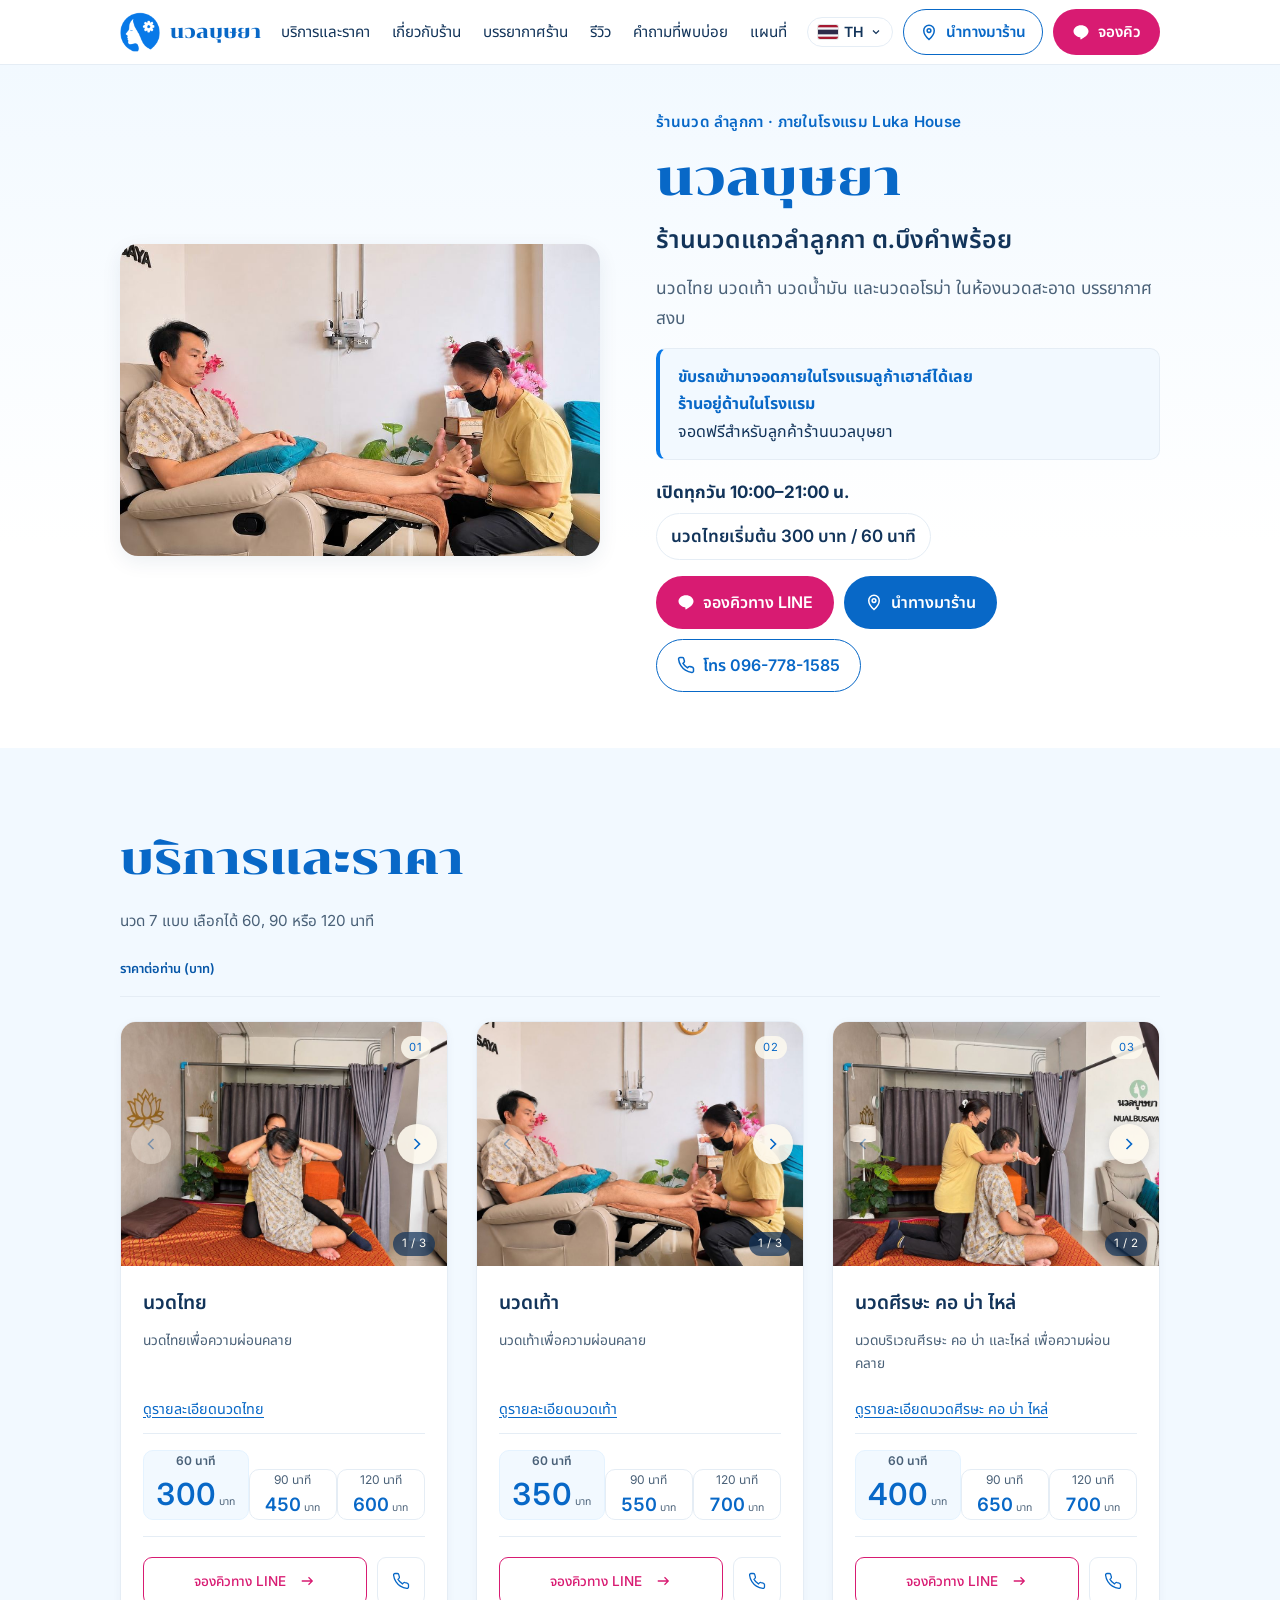
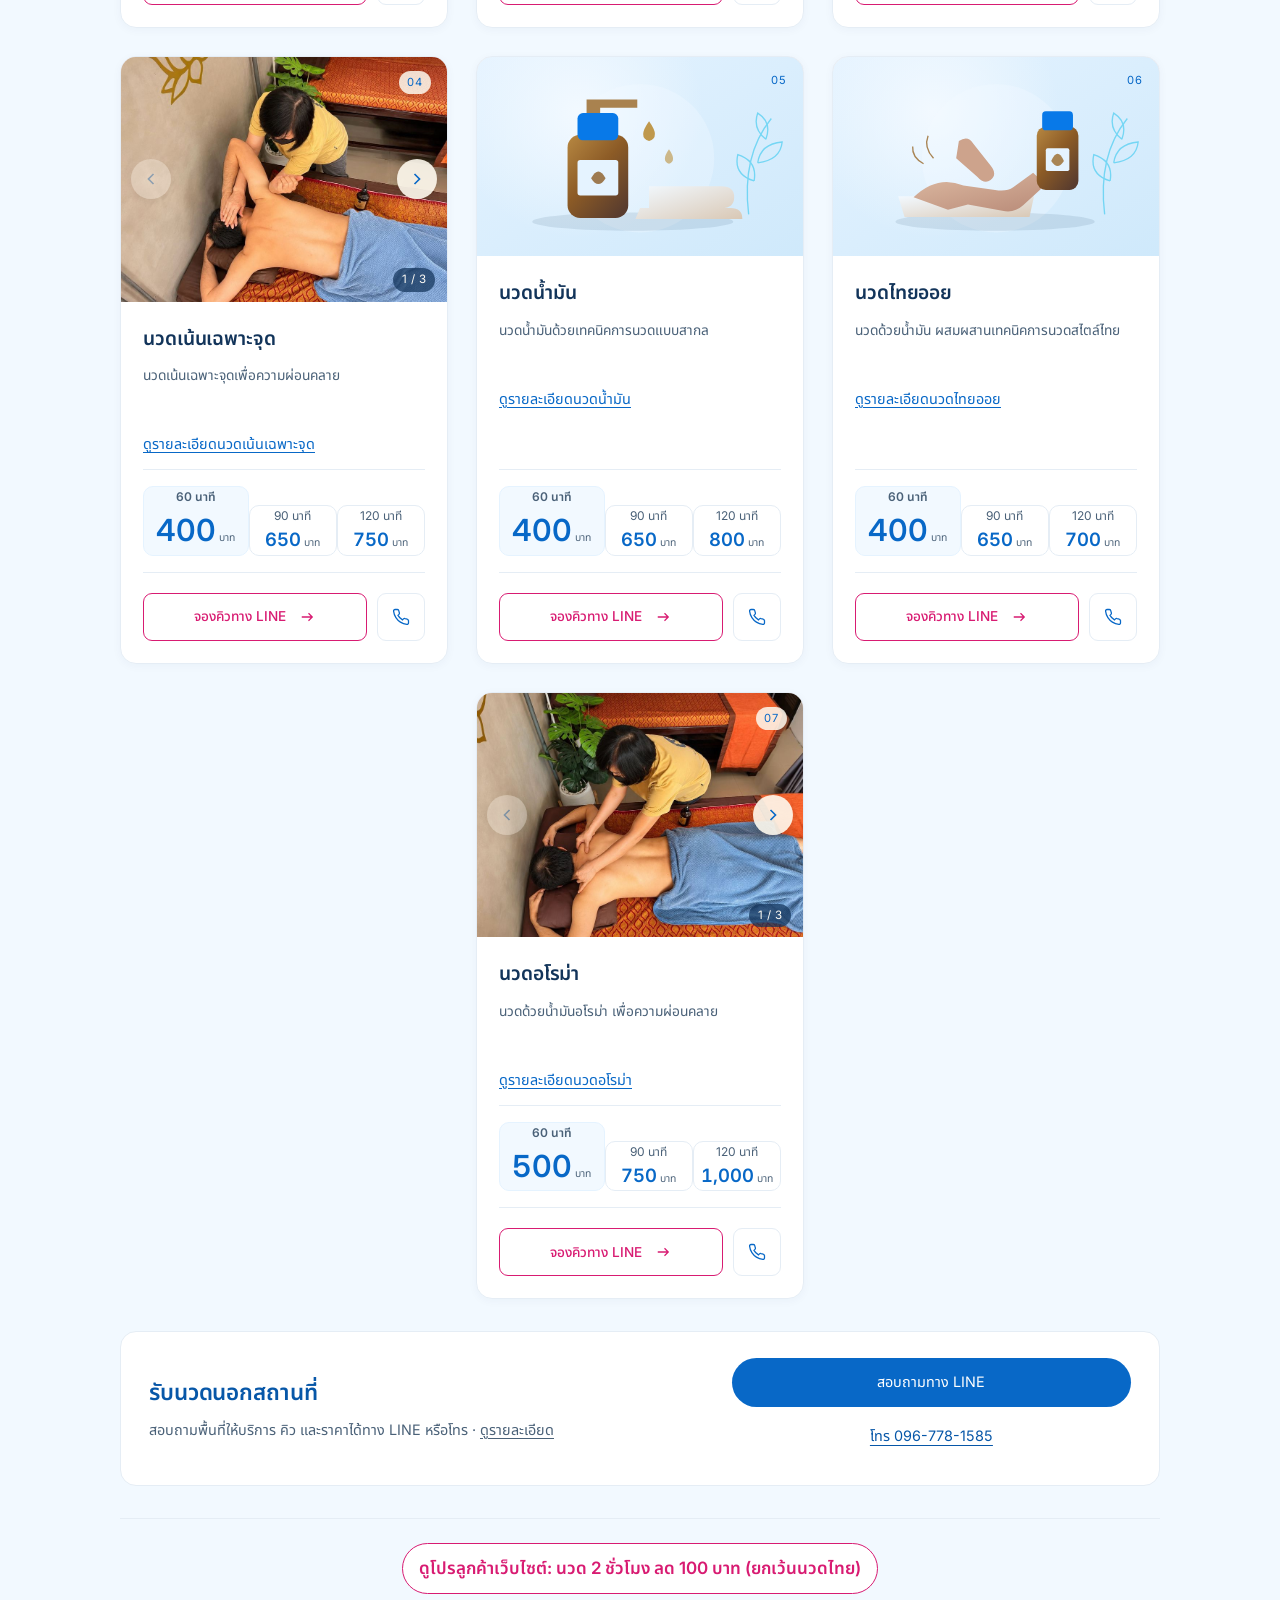
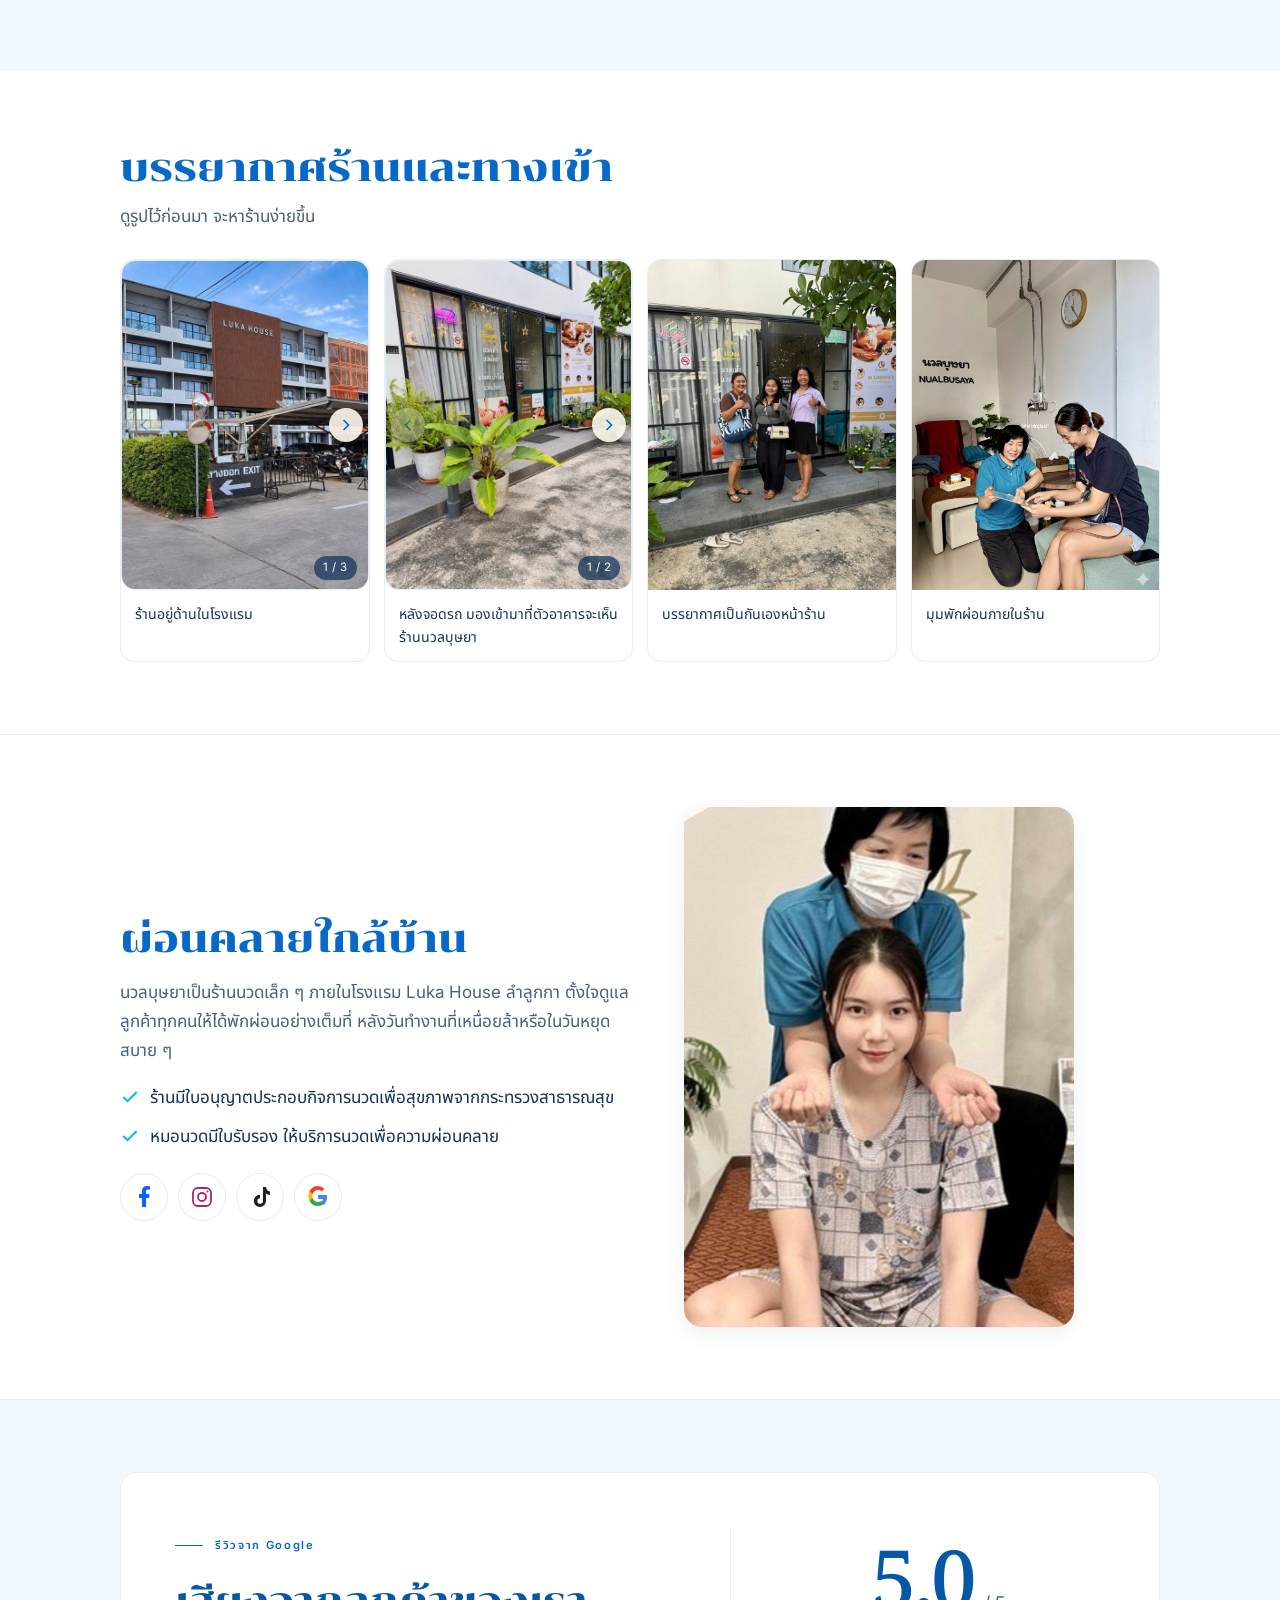
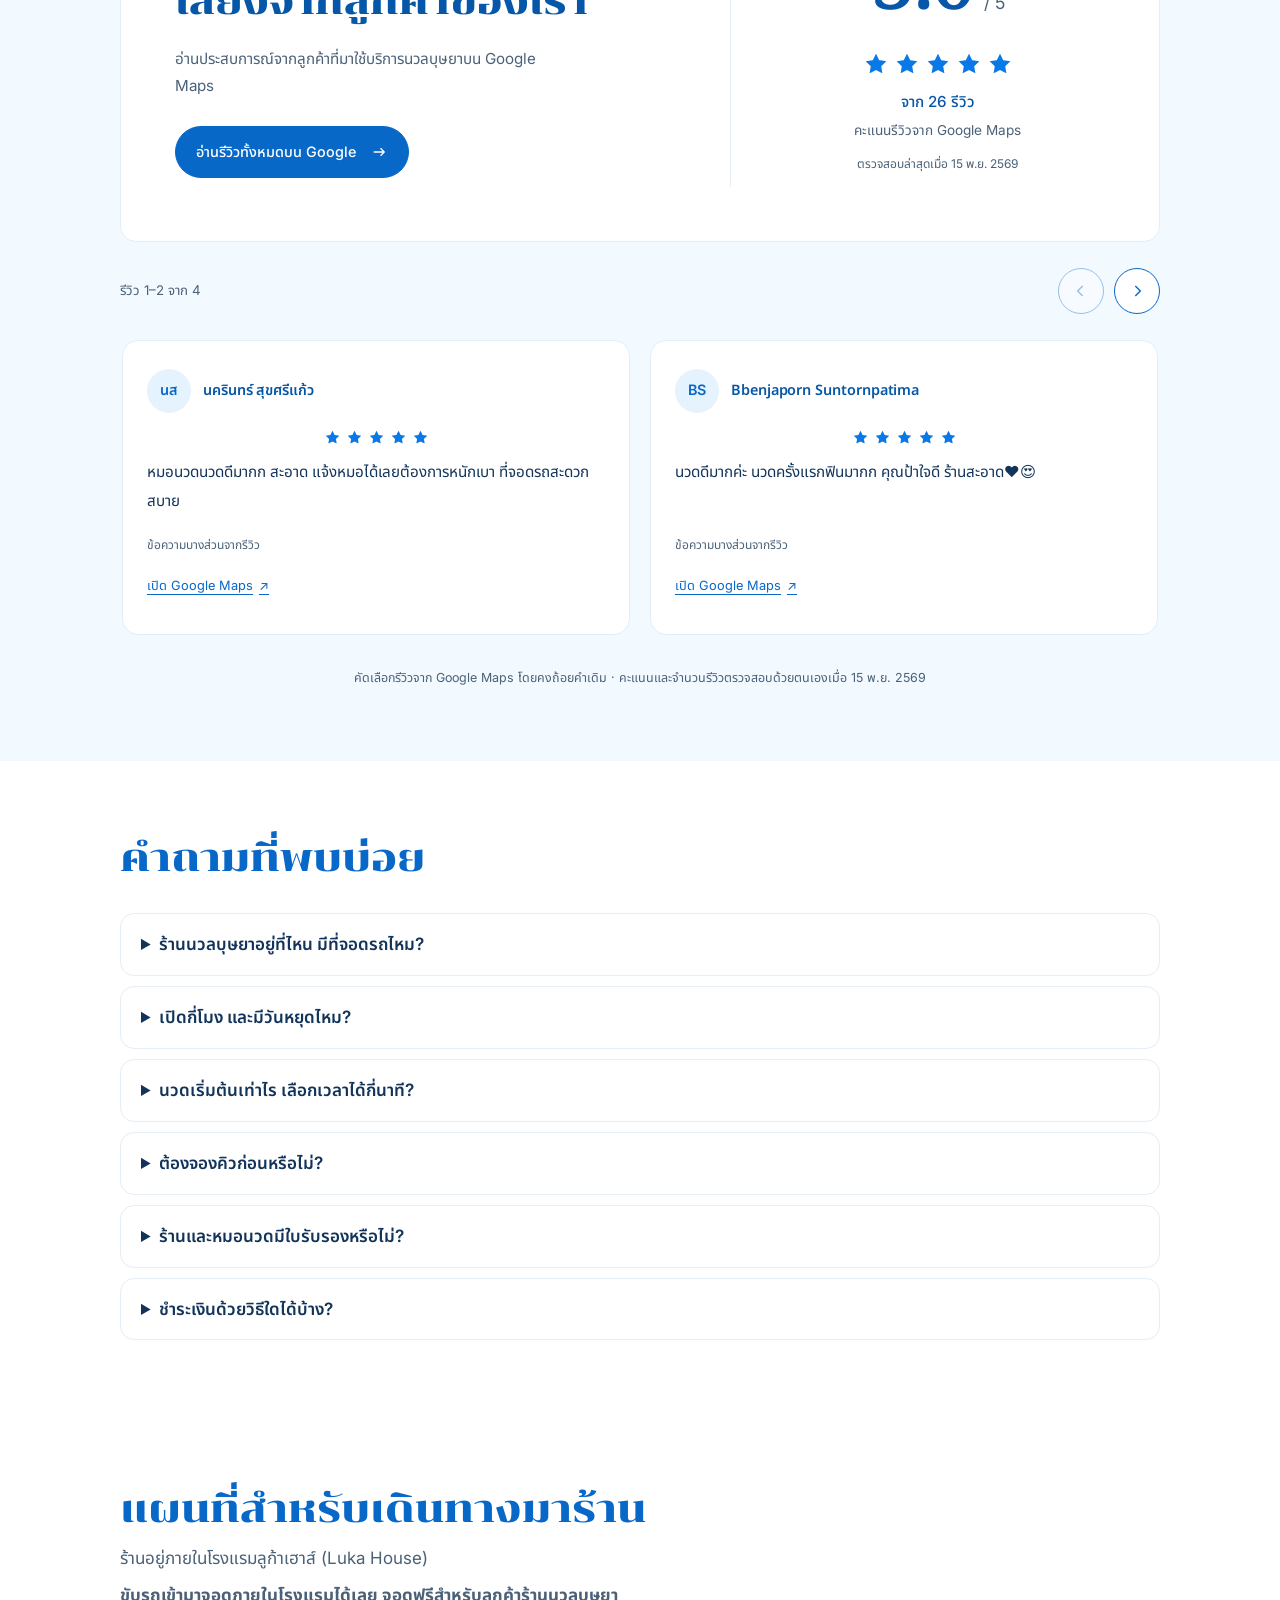
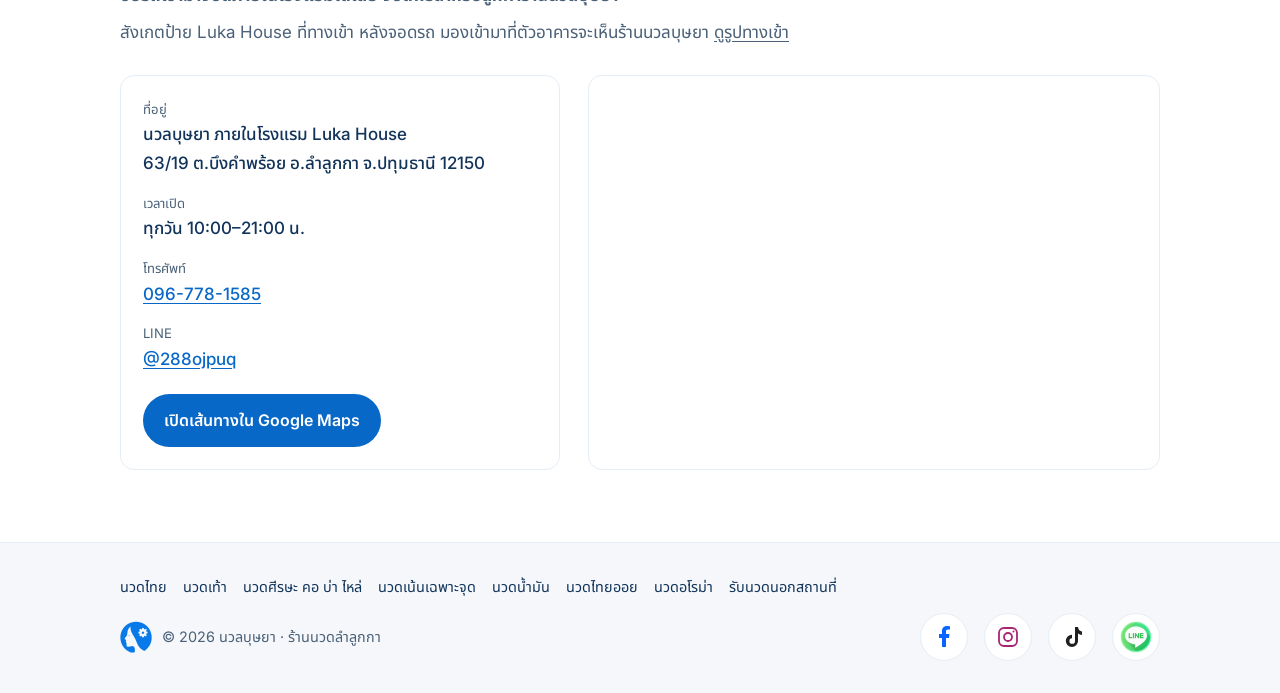
==== commit 11384d3b: "Deep tissue card: owner photo gallery; equal 4:3 photos Add 3 owner photos to the deep tissue card a" ====
--- a/index.html
+++ b/index.html
@@ -829,8 +829,15 @@
           </div>
         </article>
         <article class="item service-card" id="deep-tissue" aria-labelledby="deep-tissue-title">
-          <div class="service-visual">
-            <img src="img/services/deep-tissue.svg" alt="ภาพประกอบนวดเน้นเฉพาะจุด" width="720" height="440" loading="lazy" decoding="async">
+          <div class="service-visual service-gallery" data-service-gallery>
+            <div class="service-gallery-track" tabindex="0" role="region" aria-roledescription="carousel" aria-label="รูปนวดเน้นเฉพาะจุดที่ร้านนวลบุษยา ปัดหรือกดลูกศรเพื่อดูรูปถัดไป">
+              <figure class="service-gallery-slide" aria-label="รูปที่ 1 จาก 3"><img src="img/deep-tissue/deep-tissue-1.jpg" alt="หมอนวดกดจุดบริเวณสะบักและไหล่ให้ลูกค้าที่นอนคว่ำบนเบาะนวด" width="900" height="675" loading="lazy" decoding="async"></figure>
+              <figure class="service-gallery-slide" aria-label="รูปที่ 2 จาก 3"><img src="img/deep-tissue/deep-tissue-2.jpg" alt="หมอนวดกดจุดบริเวณหลังและเอวให้ลูกค้าที่นอนคว่ำห่มผ้าขนหนู" width="900" height="675" loading="lazy" decoding="async"></figure>
+              <figure class="service-gallery-slide" aria-label="รูปที่ 3 จาก 3"><img src="img/deep-tissue/deep-tissue-3.jpg" alt="หมอนวดกดจุดบริเวณบ่าให้ลูกค้าที่นอนคว่ำบนเตียงนวด" width="900" height="675" loading="lazy" decoding="async"></figure>
+            </div>
+            <button class="service-gallery-btn service-gallery-prev" type="button" aria-label="รูปก่อนหน้า" hidden><svg viewBox="0 0 24 24" aria-hidden="true" focusable="false" fill="none" stroke="currentColor" stroke-width="2"><path d="m15 6-6 6 6 6"/></svg></button>
+            <button class="service-gallery-btn service-gallery-next" type="button" aria-label="รูปถัดไป" hidden><svg viewBox="0 0 24 24" aria-hidden="true" focusable="false" fill="none" stroke="currentColor" stroke-width="2"><path d="m9 6 6 6-6 6"/></svg></button>
+            <span class="service-gallery-count" aria-hidden="true">1 / 3</span>
             <span class="service-number" aria-hidden="true">04</span>
           </div>
           <div class="service-content">
@@ -891,8 +898,8 @@
         <article class="item service-card" id="aromatherapy" aria-labelledby="aromatherapy-title">
           <div class="service-visual service-gallery" data-service-gallery>
             <div class="service-gallery-track" tabindex="0" role="region" aria-roledescription="carousel" aria-label="รูปนวดอโรม่าที่ร้านนวลบุษยา ปัดหรือกดลูกศรเพื่อดูรูปถัดไป">
-              <figure class="service-gallery-slide" aria-label="รูปที่ 1 จาก 3"><img src="img/aromatherapy/aromatherapy-1.jpg" alt="หมอนวดนวดบ่าและหลังด้วยน้ำมันอโรม่าให้ลูกค้าที่นอนคว่ำบนเบาะนวด" width="900" height="667" loading="lazy" decoding="async"></figure>
-              <figure class="service-gallery-slide" aria-label="รูปที่ 2 จาก 3"><img src="img/aromatherapy/aromatherapy-2.jpg" alt="หมอนวดนวดน่องด้วยน้ำมันอโรม่า ลูกค้านอนคว่ำห่มผ้าขนหนู" width="900" height="648" loading="lazy" decoding="async"></figure>
+              <figure class="service-gallery-slide" aria-label="รูปที่ 1 จาก 3"><img src="img/aromatherapy/aromatherapy-1.jpg" alt="หมอนวดนวดบ่าและหลังด้วยน้ำมันอโรม่าให้ลูกค้าที่นอนคว่ำบนเบาะนวด" width="900" height="675" loading="lazy" decoding="async"></figure>
+              <figure class="service-gallery-slide" aria-label="รูปที่ 2 จาก 3"><img src="img/aromatherapy/aromatherapy-2.jpg" alt="หมอนวดนวดน่องด้วยน้ำมันอโรม่า ลูกค้านอนคว่ำห่มผ้าขนหนู" width="900" height="675" loading="lazy" decoding="async"></figure>
               <figure class="service-gallery-slide" aria-label="รูปที่ 3 จาก 3"><img src="img/aromatherapy/aromatherapy-3.jpg" alt="หมอนวดกดน้ำมันอโรม่าใส่มือก่อนนวดหลังให้ลูกค้า" width="900" height="675" loading="lazy" decoding="async"></figure>
             </div>
             <button class="service-gallery-btn service-gallery-prev" type="button" aria-label="รูปก่อนหน้า" hidden><svg viewBox="0 0 24 24" aria-hidden="true" focusable="false" fill="none" stroke="currentColor" stroke-width="2"><path d="m15 6-6 6 6 6"/></svg></button>
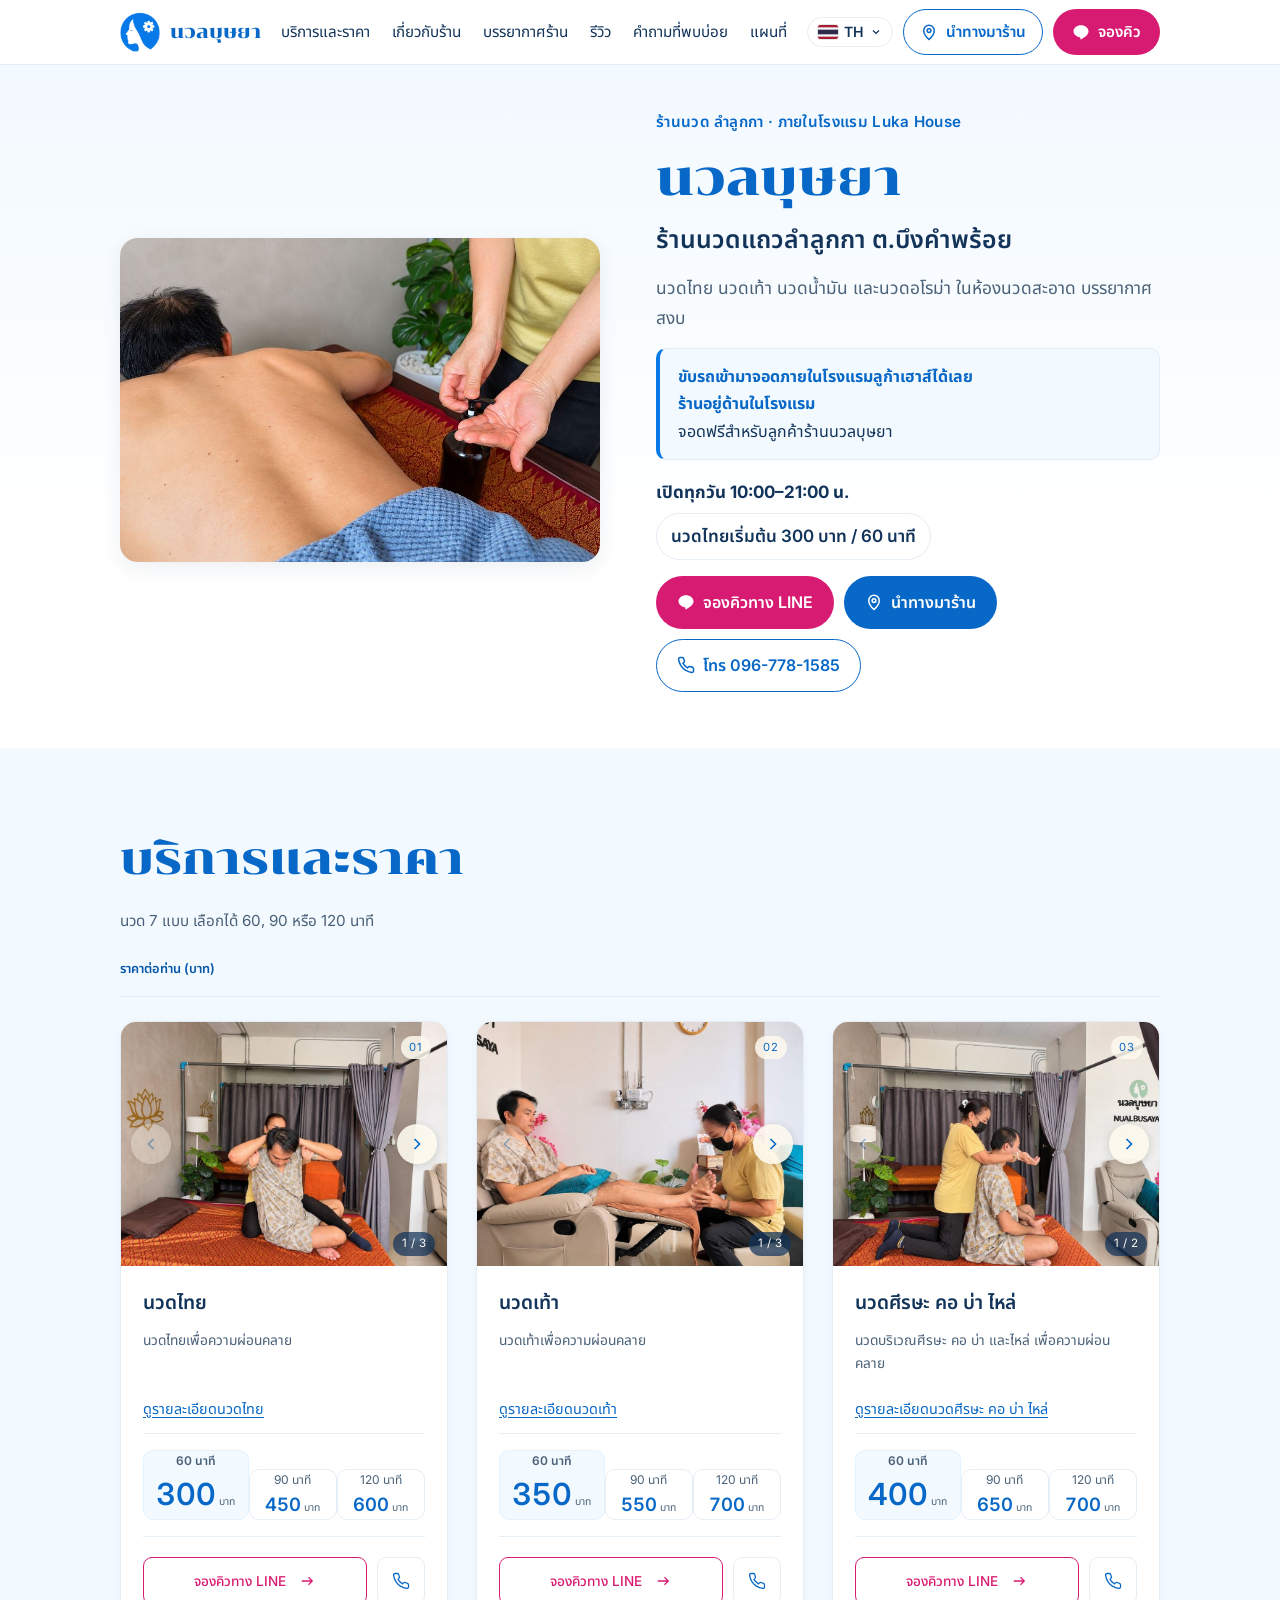
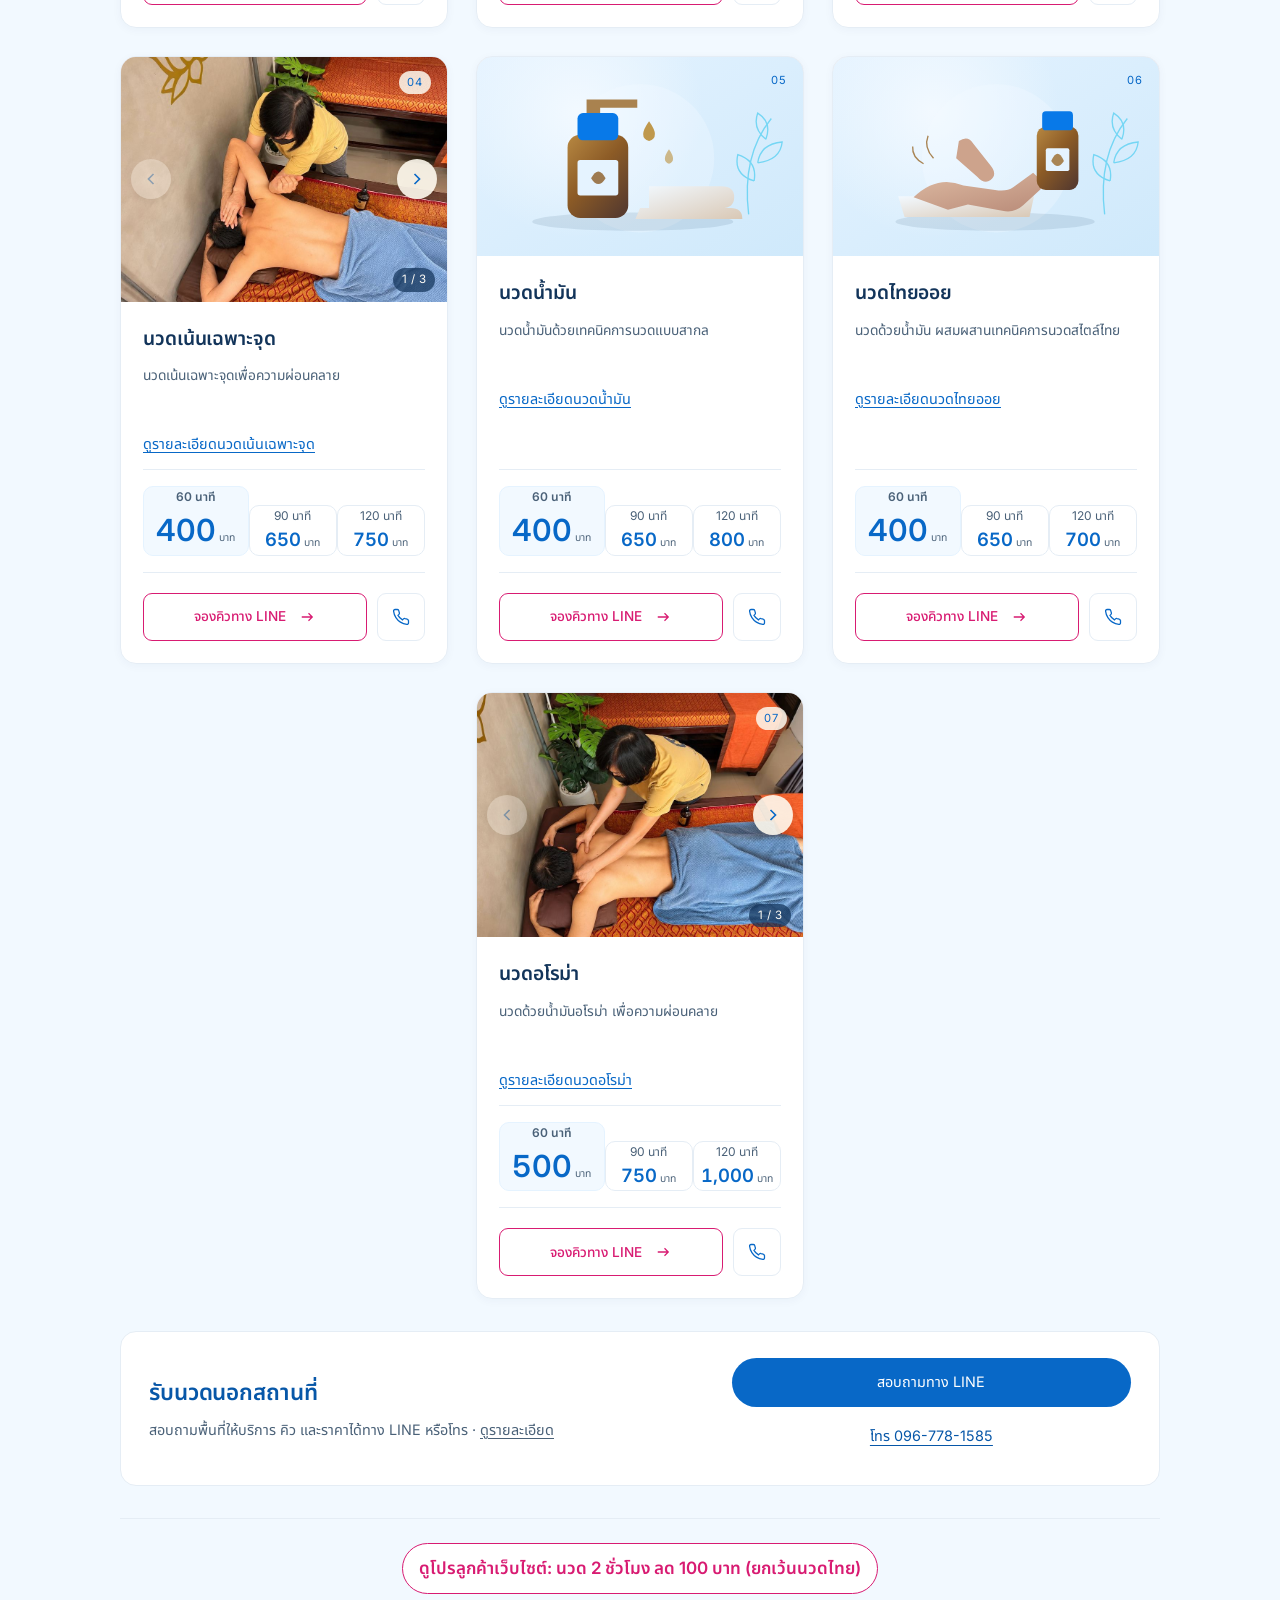
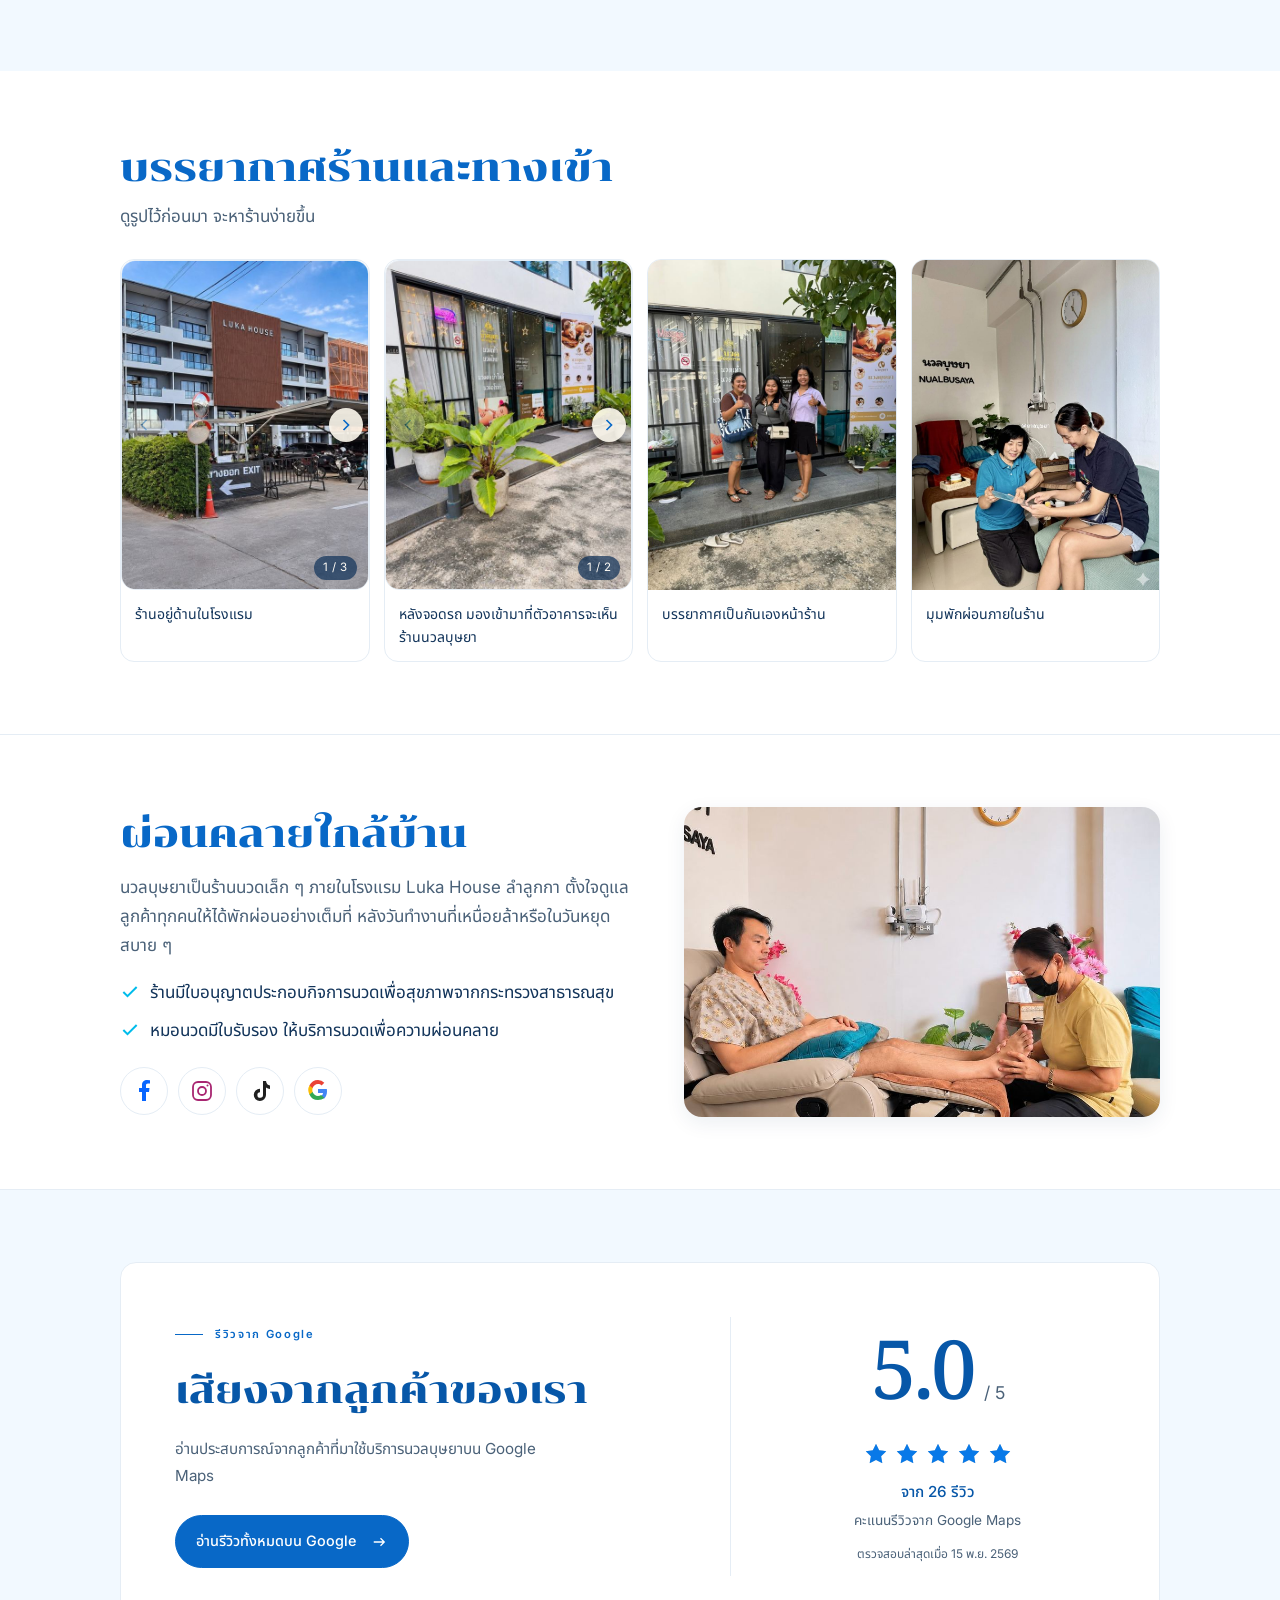
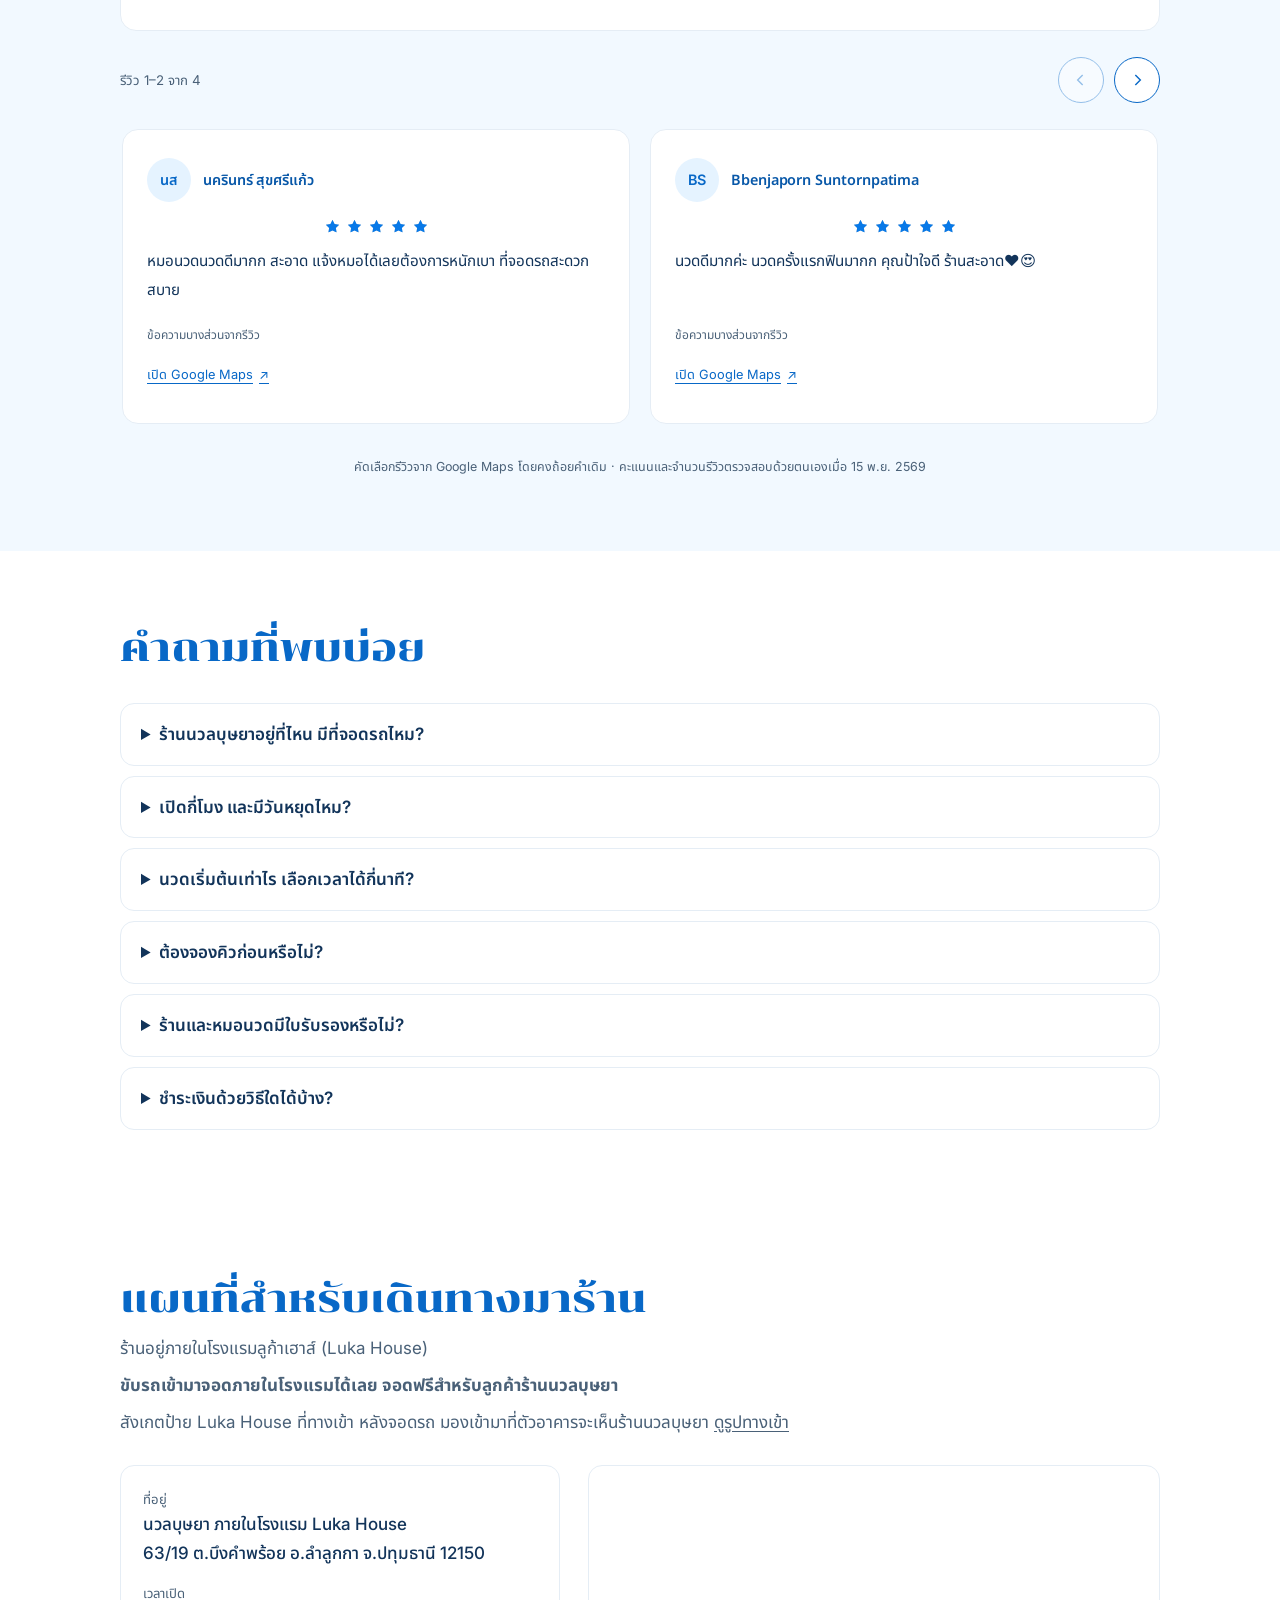
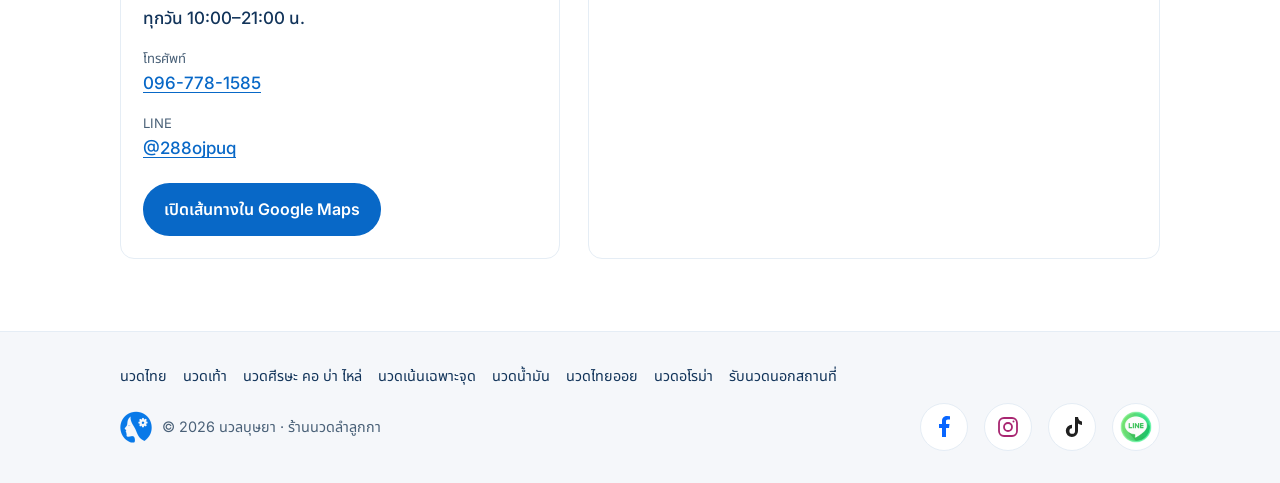
==== commit 256283cf: "Hero: oil-first slideshow; previous slideshow moves to about section Rebuild the owner's new oil-fir" ====
--- a/index.html
+++ b/index.html
@@ -728,12 +728,12 @@
           </a>
         </div>
       </div>
-      <div class="hero-photo hero-slideshow">
-        <img src="img/foot-massage/foot-massage-1.jpg" alt="หมอนวดนวดเท้าให้ลูกค้าที่นั่งเอนบนเก้าอี้ปรับระดับของร้าน" width="900" height="676" fetchpriority="high">
-        <img src="img/thai-massage/thai-massage-3.jpg" alt="หมอนวดยืดต้นขาให้ลูกค้าในท่านอนตะแคงบนเบาะนวดไทย" width="900" height="675" decoding="async">
-        <img src="img/thai-massage/thai-massage-2.jpg" alt="หมอนวดยืดขาและสะโพกให้ลูกค้าที่นอนหงายบนเบาะนวดไทย" width="900" height="675" decoding="async">
-        <img src="img/thai-massage/thai-massage-1.jpg" alt="หมอนวดยืดไหล่และหลังให้ลูกค้าในท่านั่งบนเบาะนวดไทย" width="900" height="676" decoding="async">
-        <img src="img/head-neck-shoulder/head-neck-shoulder-1.jpg" alt="หมอนวดยืดคอและบ่าให้ลูกค้าในท่านั่งบนเบาะนวด ใกล้ป้ายชื่อร้านนวลบุษยา" width="900" height="675" decoding="async">
+      <div class="hero-photo photo-slideshow">
+        <img src="img/aromatherapy/aromatherapy-3.jpg" alt="หมอนวดกดน้ำมันอโรม่าใส่มือก่อนนวดหลังให้ลูกค้า" width="900" height="675" fetchpriority="high">
+        <img src="img/deep-tissue/deep-tissue-1.jpg" alt="หมอนวดกดจุดบริเวณสะบักและไหล่ให้ลูกค้าที่นอนคว่ำบนเบาะนวด" width="900" height="675" decoding="async">
+        <img src="img/deep-tissue/deep-tissue-2.jpg" alt="หมอนวดกดจุดบริเวณหลังและเอวให้ลูกค้าที่นอนคว่ำห่มผ้าขนหนู" width="900" height="675" decoding="async">
+        <img src="img/deep-tissue/deep-tissue-3.jpg" alt="หมอนวดกดจุดบริเวณบ่าให้ลูกค้าที่นอนคว่ำบนเตียงนวด" width="900" height="675" decoding="async">
+        <img src="img/aromatherapy/aromatherapy-2.jpg" alt="หมอนวดนวดน่องด้วยน้ำมันอโรม่า ลูกค้านอนคว่ำห่มผ้าขนหนู" width="900" height="675" decoding="async">
       </div>
     </div>
   </section>
@@ -973,8 +973,12 @@
 
   <section id="about" class="about">
     <div class="wrap about-grid">
-      <div class="about-photo">
-        <img src="img/shop-shoulder.jpg" alt="หมอนวดร้านนวลบุษยากับลูกค้าในห้องนวดของร้าน" width="509" height="771" loading="lazy">
+      <div class="about-photo photo-slideshow">
+        <img src="img/foot-massage/foot-massage-1.jpg" alt="หมอนวดนวดเท้าให้ลูกค้าที่นั่งเอนบนเก้าอี้ปรับระดับของร้าน" width="900" height="676" loading="lazy" decoding="async">
+        <img src="img/thai-massage/thai-massage-3.jpg" alt="หมอนวดยืดต้นขาให้ลูกค้าในท่านอนตะแคงบนเบาะนวดไทย" width="900" height="675" loading="lazy" decoding="async">
+        <img src="img/thai-massage/thai-massage-2.jpg" alt="หมอนวดยืดขาและสะโพกให้ลูกค้าที่นอนหงายบนเบาะนวดไทย" width="900" height="675" loading="lazy" decoding="async">
+        <img src="img/thai-massage/thai-massage-1.jpg" alt="หมอนวดยืดไหล่และหลังให้ลูกค้าในท่านั่งบนเบาะนวดไทย" width="900" height="676" loading="lazy" decoding="async">
+        <img src="img/head-neck-shoulder/head-neck-shoulder-1.jpg" alt="หมอนวดยืดคอและบ่าให้ลูกค้าในท่านั่งบนเบาะนวด ใกล้ป้ายชื่อร้านนวลบุษยา" width="900" height="675" loading="lazy" decoding="async">
       </div>
       <div>
         <h2>ผ่อนคลายใกล้บ้าน</h2>
--- a/styles/theme.css
+++ b/styles/theme.css
@@ -57,19 +57,19 @@
 .hero h1 .hero-service{font-family:var(--font-body);font-weight:600;color:var(--navy);font-size:.5em}
 .hero p.lead{color:var(--muted)}
 .eyebrow{color:var(--blue-ink);font-weight:600;letter-spacing:.02em}
-.hero-photo{border-radius:18px;box-shadow:var(--shadow);aspect-ratio:20/13} /* same 800x520 shape as the owner's slideshow GIF */
-/* hero slideshow: owner's GIF rebuilt from the real photos. 5 photos x 4s (3.2s hold + 0.8s crossfade), 20s loop.
-   Slow and calm on purpose; stops on the first photo under prefers-reduced-motion. */
-.hero-slideshow{position:relative}
-.hero-slideshow img{position:absolute;inset:0;width:100%;height:100%;object-fit:cover;opacity:0;animation:hero-fade 20s linear infinite}
-.hero-slideshow img:first-child{opacity:1}
-.hero-slideshow img:nth-child(1){animation-delay:-.8s}
-.hero-slideshow img:nth-child(2){animation-delay:3.2s}
-.hero-slideshow img:nth-child(3){animation-delay:7.2s}
-.hero-slideshow img:nth-child(4){animation-delay:11.2s}
-.hero-slideshow img:nth-child(5){animation-delay:15.2s}
+.hero-photo{border-radius:18px;box-shadow:var(--shadow);aspect-ratio:40/27} /* same 800x540 shape as the owner's oil-first slideshow GIF */
+/* photo slideshows (hero + about): owner's GIFs rebuilt from the real photos. 5 photos x 4s (3.2s hold + 0.8s crossfade),
+   20s loop. Slow and calm on purpose; stops on the first photo under prefers-reduced-motion. */
+.photo-slideshow{position:relative;overflow:hidden}
+.photo-slideshow img{position:absolute;inset:0;width:100%;height:100%;object-fit:cover;opacity:0;animation:hero-fade 20s linear infinite}
+.photo-slideshow img:first-child{opacity:1}
+.photo-slideshow img:nth-child(1){animation-delay:-.8s}
+.photo-slideshow img:nth-child(2){animation-delay:3.2s}
+.photo-slideshow img:nth-child(3){animation-delay:7.2s}
+.photo-slideshow img:nth-child(4){animation-delay:11.2s}
+.photo-slideshow img:nth-child(5){animation-delay:15.2s}
 @keyframes hero-fade{0%{opacity:0}4%{opacity:1}20%{opacity:1}24%{opacity:0}100%{opacity:0}}
-@media (prefers-reduced-motion:reduce){.hero-slideshow img{animation:none}}
+@media (prefers-reduced-motion:reduce){.photo-slideshow img{animation:none}}
 @media (min-width:821px){.hero-grid{grid-template-columns:1fr 1.05fr;gap:56px}.hero-grid>.hero-photo{order:-1}}
 /* parking note: calm light-blue panel (no glow/shine animation) */
 .parking-callout{background:var(--blue-50);border:1px solid var(--border);border-left:4px solid var(--blue);border-radius:10px;color:var(--navy);padding:14px 18px;font-size:1rem}
@@ -132,6 +132,7 @@
 /* about */
 .about{background:var(--white);border-block:1px solid var(--border)}
 .about-photo{border-radius:18px;box-shadow:var(--shadow)}
+.about-photo.photo-slideshow{aspect-ratio:20/13;max-height:none} /* landscape photos (moved from the hero, 22 Nov 2026) */
 @media (min-width:821px){.about-grid{grid-template-columns:1.1fr 1fr}.about-grid>.about-photo{order:2}}
 .checks svg{color:var(--cyan)}
 
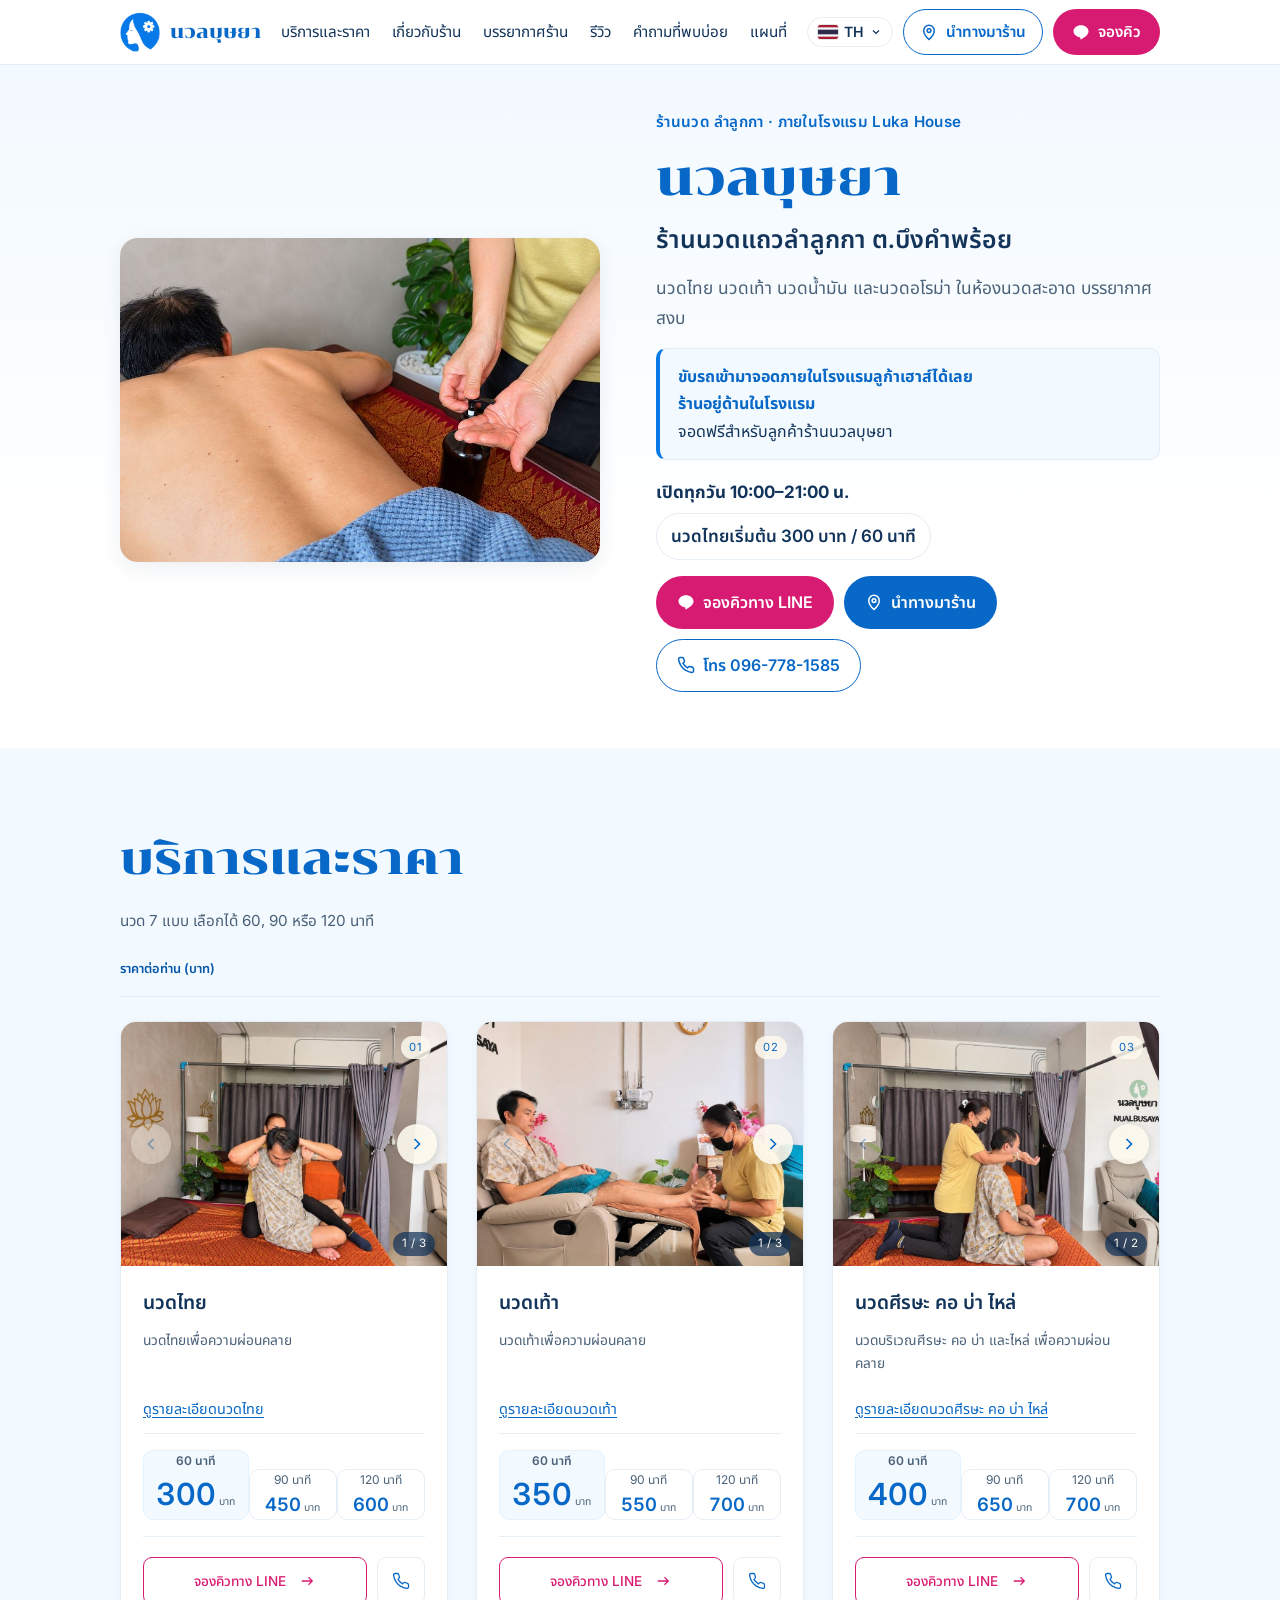
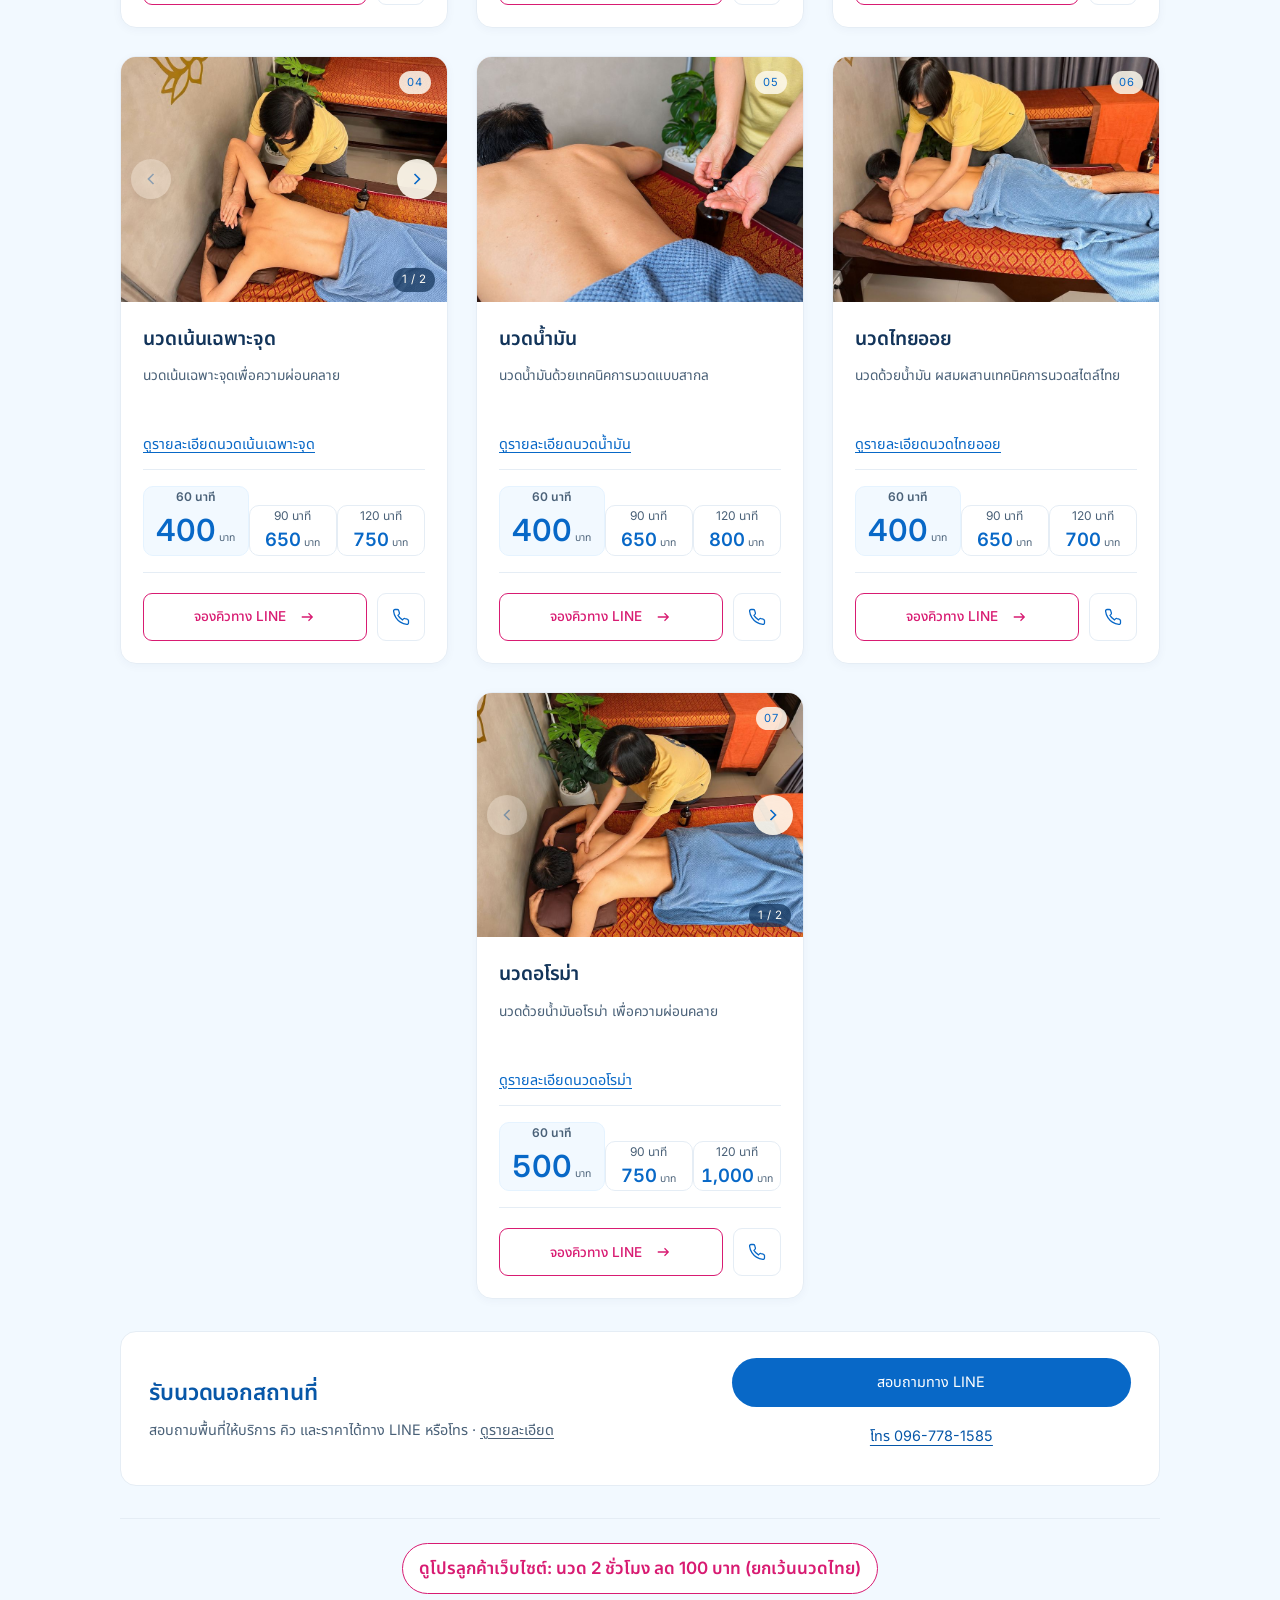
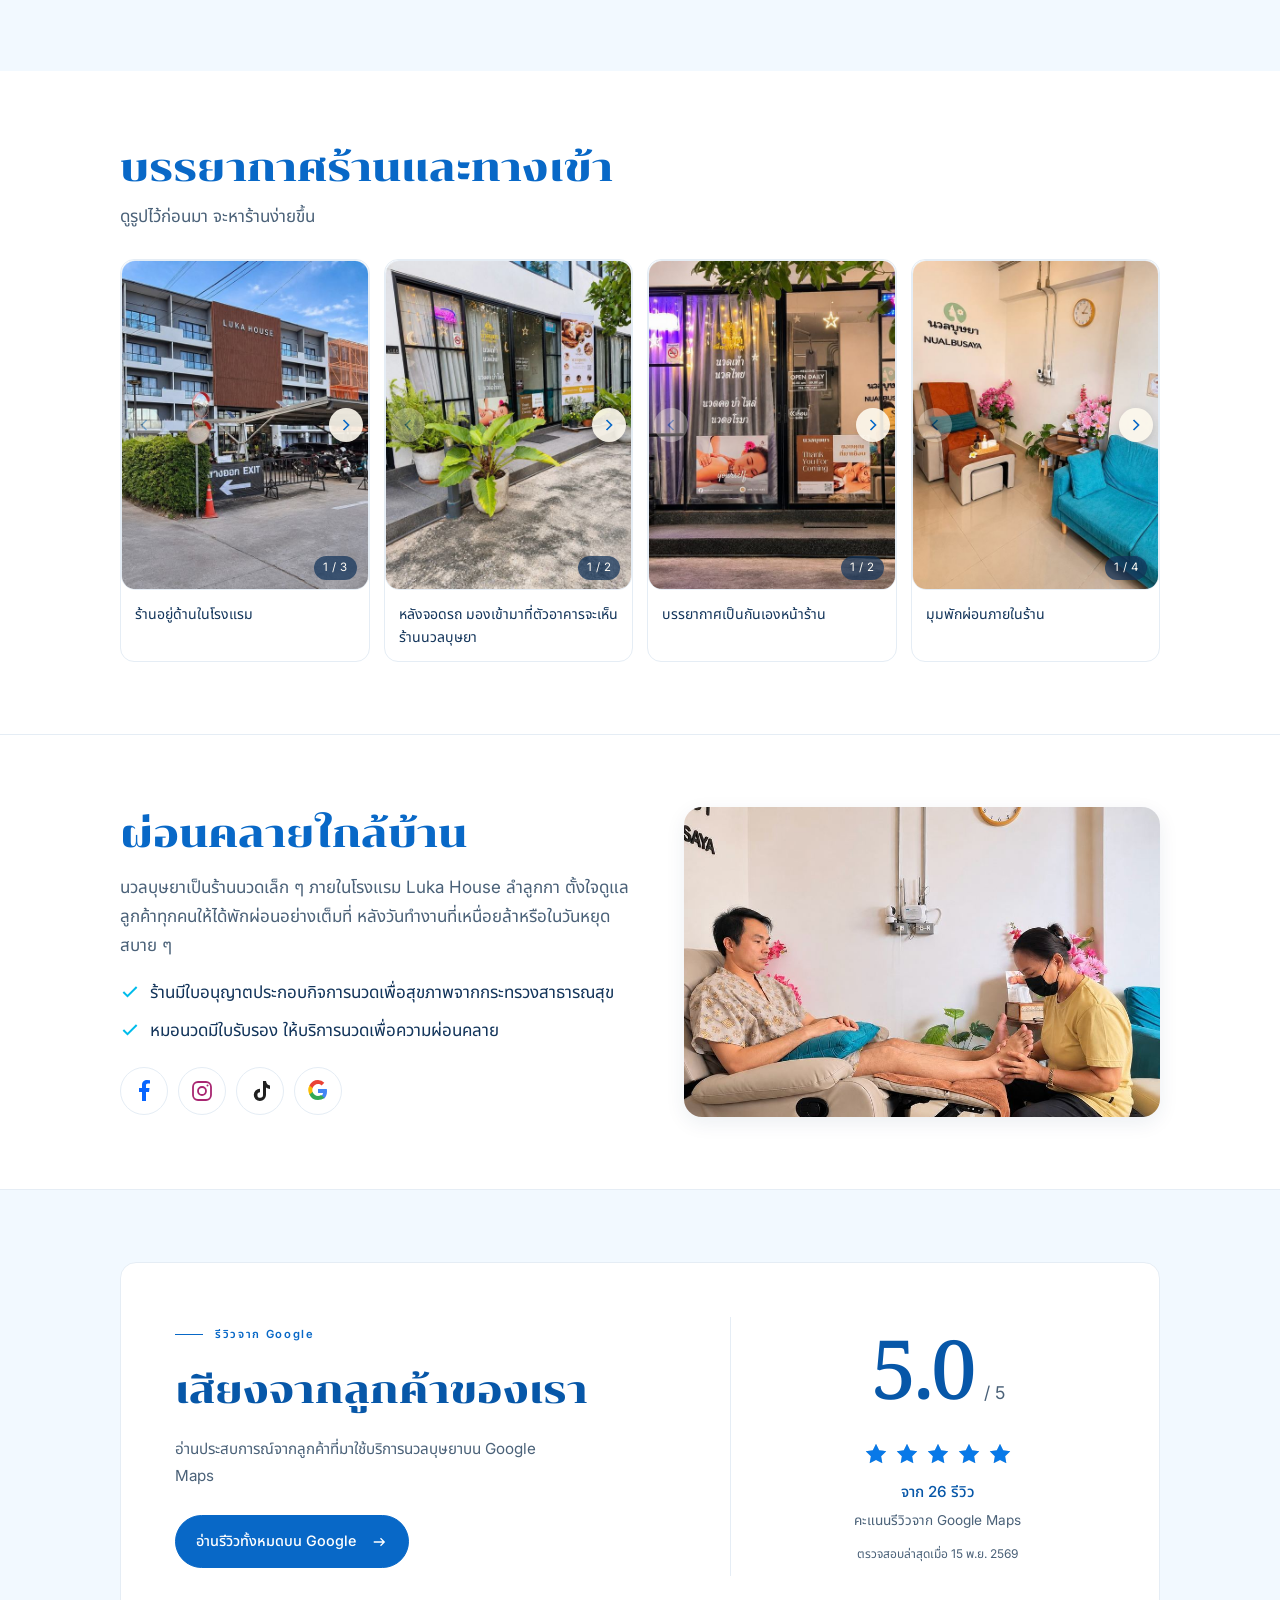
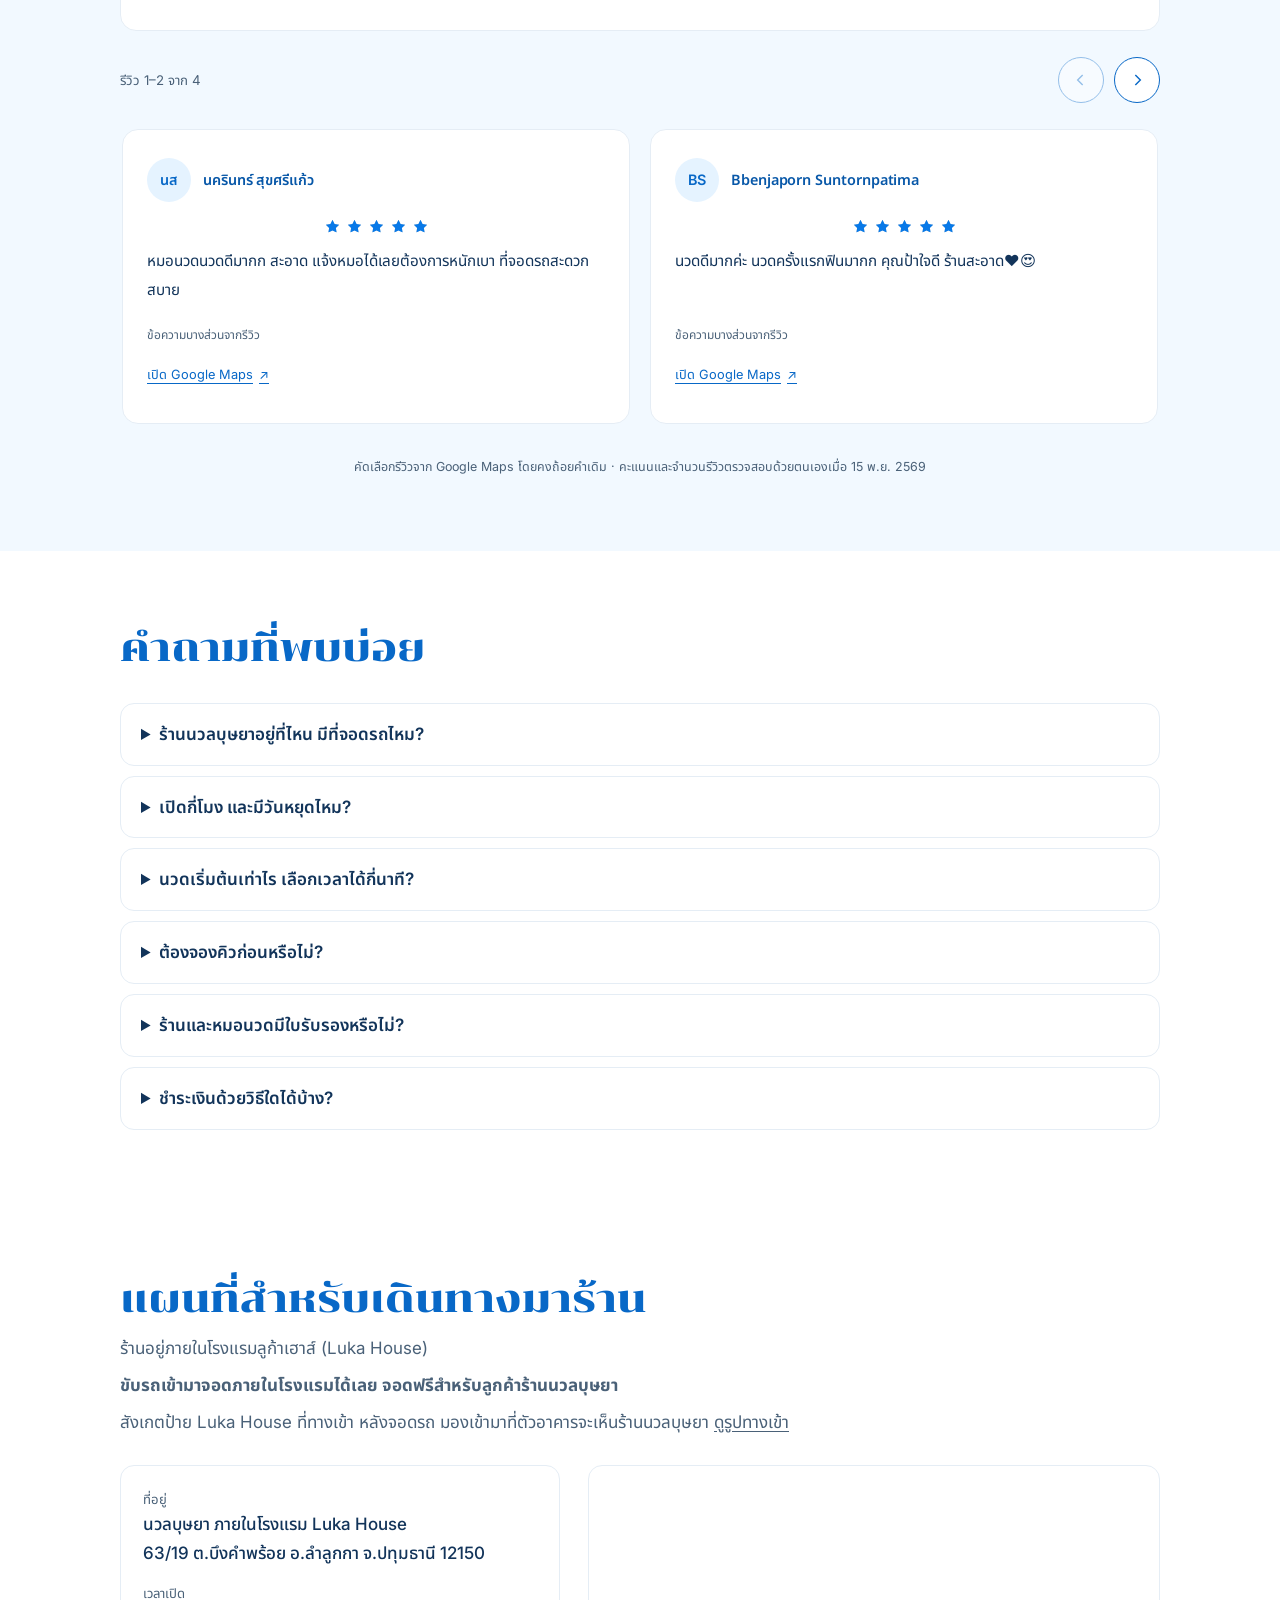
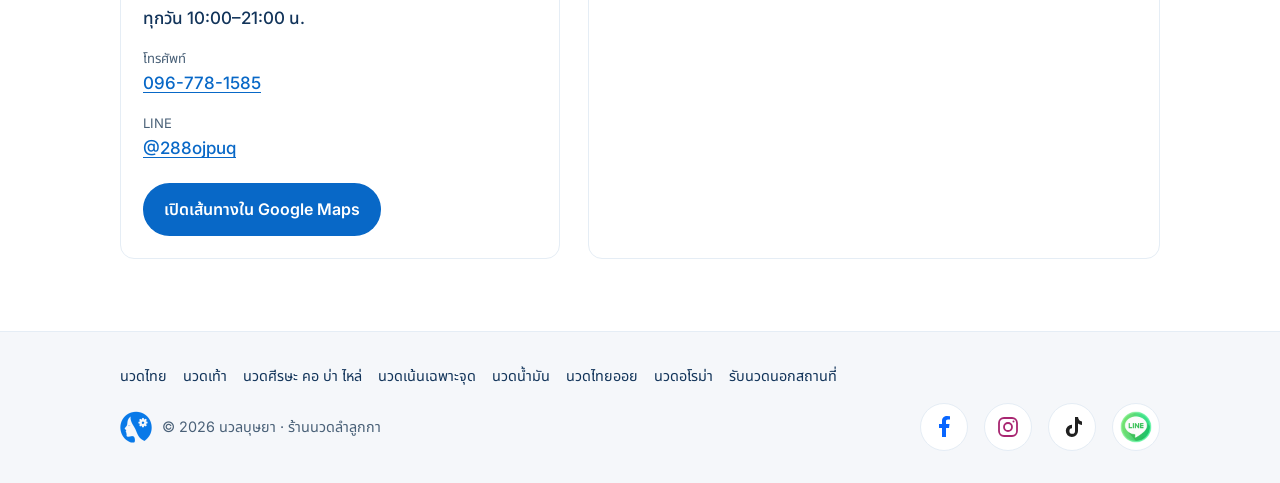
==== commit 144c82f1: "Photos follow the owner's folders; no photo used twice Move the oil-pump photo to oil massage and th" ====
--- a/index.html
+++ b/index.html
@@ -729,10 +729,10 @@
         </div>
       </div>
       <div class="hero-photo photo-slideshow">
-        <img src="img/aromatherapy/aromatherapy-3.jpg" alt="หมอนวดกดน้ำมันอโรม่าใส่มือก่อนนวดหลังให้ลูกค้า" width="900" height="675" fetchpriority="high">
+        <img src="img/oil-massage/oil-massage-1.jpg" alt="หมอนวดกดน้ำมันนวดใส่มือก่อนนวดหลังให้ลูกค้า" width="900" height="675" fetchpriority="high">
         <img src="img/deep-tissue/deep-tissue-1.jpg" alt="หมอนวดกดจุดบริเวณสะบักและไหล่ให้ลูกค้าที่นอนคว่ำบนเบาะนวด" width="900" height="675" decoding="async">
         <img src="img/deep-tissue/deep-tissue-2.jpg" alt="หมอนวดกดจุดบริเวณหลังและเอวให้ลูกค้าที่นอนคว่ำห่มผ้าขนหนู" width="900" height="675" decoding="async">
-        <img src="img/deep-tissue/deep-tissue-3.jpg" alt="หมอนวดกดจุดบริเวณบ่าให้ลูกค้าที่นอนคว่ำบนเตียงนวด" width="900" height="675" decoding="async">
+        <img src="img/thai-oil/thai-oil-1.jpg" alt="หมอนวดนวดบ่าด้วยน้ำมันให้ลูกค้าที่นอนคว่ำบนเตียงนวด" width="900" height="675" decoding="async">
         <img src="img/aromatherapy/aromatherapy-2.jpg" alt="หมอนวดนวดน่องด้วยน้ำมันอโรม่า ลูกค้านอนคว่ำห่มผ้าขนหนู" width="900" height="675" decoding="async">
       </div>
     </div>
@@ -831,13 +831,12 @@
         <article class="item service-card" id="deep-tissue" aria-labelledby="deep-tissue-title">
           <div class="service-visual service-gallery" data-service-gallery>
             <div class="service-gallery-track" tabindex="0" role="region" aria-roledescription="carousel" aria-label="รูปนวดเน้นเฉพาะจุดที่ร้านนวลบุษยา ปัดหรือกดลูกศรเพื่อดูรูปถัดไป">
-              <figure class="service-gallery-slide" aria-label="รูปที่ 1 จาก 3"><img src="img/deep-tissue/deep-tissue-1.jpg" alt="หมอนวดกดจุดบริเวณสะบักและไหล่ให้ลูกค้าที่นอนคว่ำบนเบาะนวด" width="900" height="675" loading="lazy" decoding="async"></figure>
-              <figure class="service-gallery-slide" aria-label="รูปที่ 2 จาก 3"><img src="img/deep-tissue/deep-tissue-2.jpg" alt="หมอนวดกดจุดบริเวณหลังและเอวให้ลูกค้าที่นอนคว่ำห่มผ้าขนหนู" width="900" height="675" loading="lazy" decoding="async"></figure>
-              <figure class="service-gallery-slide" aria-label="รูปที่ 3 จาก 3"><img src="img/deep-tissue/deep-tissue-3.jpg" alt="หมอนวดกดจุดบริเวณบ่าให้ลูกค้าที่นอนคว่ำบนเตียงนวด" width="900" height="675" loading="lazy" decoding="async"></figure>
+              <figure class="service-gallery-slide" aria-label="รูปที่ 1 จาก 2"><img src="img/deep-tissue/deep-tissue-1.jpg" alt="หมอนวดกดจุดบริเวณสะบักและไหล่ให้ลูกค้าที่นอนคว่ำบนเบาะนวด" width="900" height="675" loading="lazy" decoding="async"></figure>
+              <figure class="service-gallery-slide" aria-label="รูปที่ 2 จาก 2"><img src="img/deep-tissue/deep-tissue-2.jpg" alt="หมอนวดกดจุดบริเวณหลังและเอวให้ลูกค้าที่นอนคว่ำห่มผ้าขนหนู" width="900" height="675" loading="lazy" decoding="async"></figure>
             </div>
             <button class="service-gallery-btn service-gallery-prev" type="button" aria-label="รูปก่อนหน้า" hidden><svg viewBox="0 0 24 24" aria-hidden="true" focusable="false" fill="none" stroke="currentColor" stroke-width="2"><path d="m15 6-6 6 6 6"/></svg></button>
             <button class="service-gallery-btn service-gallery-next" type="button" aria-label="รูปถัดไป" hidden><svg viewBox="0 0 24 24" aria-hidden="true" focusable="false" fill="none" stroke="currentColor" stroke-width="2"><path d="m9 6 6 6-6 6"/></svg></button>
-            <span class="service-gallery-count" aria-hidden="true">1 / 3</span>
+            <span class="service-gallery-count" aria-hidden="true">1 / 2</span>
             <span class="service-number" aria-hidden="true">04</span>
           </div>
           <div class="service-content">
@@ -856,8 +855,13 @@
           </div>
         </article>
         <article class="item service-card" id="oil-massage" aria-labelledby="oil-massage-title">
-          <div class="service-visual">
-            <img src="img/services/oil-massage.svg" alt="ภาพประกอบนวดน้ำมัน" width="720" height="440" loading="lazy" decoding="async">
+          <div class="service-visual service-gallery" data-service-gallery>
+            <div class="service-gallery-track" tabindex="0" role="region" aria-roledescription="carousel" aria-label="รูปนวดน้ำมันที่ร้านนวลบุษยา ปัดหรือกดลูกศรเพื่อดูรูปถัดไป">
+              <figure class="service-gallery-slide" aria-label="รูปที่ 1 จาก 1"><img src="img/oil-massage/oil-massage-1.jpg" alt="หมอนวดกดน้ำมันนวดใส่มือก่อนนวดหลังให้ลูกค้า" width="900" height="675" loading="lazy" decoding="async"></figure>
+            </div>
+            <button class="service-gallery-btn service-gallery-prev" type="button" aria-label="รูปก่อนหน้า" hidden><svg viewBox="0 0 24 24" aria-hidden="true" focusable="false" fill="none" stroke="currentColor" stroke-width="2"><path d="m15 6-6 6 6 6"/></svg></button>
+            <button class="service-gallery-btn service-gallery-next" type="button" aria-label="รูปถัดไป" hidden><svg viewBox="0 0 24 24" aria-hidden="true" focusable="false" fill="none" stroke="currentColor" stroke-width="2"><path d="m9 6 6 6-6 6"/></svg></button>
+            <span class="service-gallery-count" aria-hidden="true" hidden>1 / 1</span>
             <span class="service-number" aria-hidden="true">05</span>
           </div>
           <div class="service-content">
@@ -876,8 +880,13 @@
           </div>
         </article>
         <article class="item service-card" id="thai-oil" aria-labelledby="thai-oil-title">
-          <div class="service-visual">
-            <img src="img/services/thai-oil.svg" alt="ภาพประกอบนวดไทยออย" width="720" height="440" loading="lazy" decoding="async">
+          <div class="service-visual service-gallery" data-service-gallery>
+            <div class="service-gallery-track" tabindex="0" role="region" aria-roledescription="carousel" aria-label="รูปนวดไทยออยที่ร้านนวลบุษยา ปัดหรือกดลูกศรเพื่อดูรูปถัดไป">
+              <figure class="service-gallery-slide" aria-label="รูปที่ 1 จาก 1"><img src="img/thai-oil/thai-oil-1.jpg" alt="หมอนวดนวดบ่าด้วยน้ำมันให้ลูกค้าที่นอนคว่ำบนเตียงนวด" width="900" height="675" loading="lazy" decoding="async"></figure>
+            </div>
+            <button class="service-gallery-btn service-gallery-prev" type="button" aria-label="รูปก่อนหน้า" hidden><svg viewBox="0 0 24 24" aria-hidden="true" focusable="false" fill="none" stroke="currentColor" stroke-width="2"><path d="m15 6-6 6 6 6"/></svg></button>
+            <button class="service-gallery-btn service-gallery-next" type="button" aria-label="รูปถัดไป" hidden><svg viewBox="0 0 24 24" aria-hidden="true" focusable="false" fill="none" stroke="currentColor" stroke-width="2"><path d="m9 6 6 6-6 6"/></svg></button>
+            <span class="service-gallery-count" aria-hidden="true" hidden>1 / 1</span>
             <span class="service-number" aria-hidden="true">06</span>
           </div>
           <div class="service-content">
@@ -898,13 +907,12 @@
         <article class="item service-card" id="aromatherapy" aria-labelledby="aromatherapy-title">
           <div class="service-visual service-gallery" data-service-gallery>
             <div class="service-gallery-track" tabindex="0" role="region" aria-roledescription="carousel" aria-label="รูปนวดอโรม่าที่ร้านนวลบุษยา ปัดหรือกดลูกศรเพื่อดูรูปถัดไป">
-              <figure class="service-gallery-slide" aria-label="รูปที่ 1 จาก 3"><img src="img/aromatherapy/aromatherapy-1.jpg" alt="หมอนวดนวดบ่าและหลังด้วยน้ำมันอโรม่าให้ลูกค้าที่นอนคว่ำบนเบาะนวด" width="900" height="675" loading="lazy" decoding="async"></figure>
-              <figure class="service-gallery-slide" aria-label="รูปที่ 2 จาก 3"><img src="img/aromatherapy/aromatherapy-2.jpg" alt="หมอนวดนวดน่องด้วยน้ำมันอโรม่า ลูกค้านอนคว่ำห่มผ้าขนหนู" width="900" height="675" loading="lazy" decoding="async"></figure>
-              <figure class="service-gallery-slide" aria-label="รูปที่ 3 จาก 3"><img src="img/aromatherapy/aromatherapy-3.jpg" alt="หมอนวดกดน้ำมันอโรม่าใส่มือก่อนนวดหลังให้ลูกค้า" width="900" height="675" loading="lazy" decoding="async"></figure>
+              <figure class="service-gallery-slide" aria-label="รูปที่ 1 จาก 2"><img src="img/aromatherapy/aromatherapy-1.jpg" alt="หมอนวดนวดบ่าและหลังด้วยน้ำมันอโรม่าให้ลูกค้าที่นอนคว่ำบนเบาะนวด" width="900" height="675" loading="lazy" decoding="async"></figure>
+              <figure class="service-gallery-slide" aria-label="รูปที่ 2 จาก 2"><img src="img/aromatherapy/aromatherapy-2.jpg" alt="หมอนวดนวดน่องด้วยน้ำมันอโรม่า ลูกค้านอนคว่ำห่มผ้าขนหนู" width="900" height="675" loading="lazy" decoding="async"></figure>
             </div>
             <button class="service-gallery-btn service-gallery-prev" type="button" aria-label="รูปก่อนหน้า" hidden><svg viewBox="0 0 24 24" aria-hidden="true" focusable="false" fill="none" stroke="currentColor" stroke-width="2"><path d="m15 6-6 6 6 6"/></svg></button>
             <button class="service-gallery-btn service-gallery-next" type="button" aria-label="รูปถัดไป" hidden><svg viewBox="0 0 24 24" aria-hidden="true" focusable="false" fill="none" stroke="currentColor" stroke-width="2"><path d="m9 6 6 6-6 6"/></svg></button>
-            <span class="service-gallery-count" aria-hidden="true">1 / 3</span>
+            <span class="service-gallery-count" aria-hidden="true">1 / 2</span>
             <span class="service-number" aria-hidden="true">07</span>
           </div>
           <div class="service-content">
@@ -965,8 +973,32 @@
           </div>
           <figcaption>หลังจอดรถ มองเข้ามาที่ตัวอาคารจะเห็นร้านนวลบุษยา</figcaption>
         </figure>
-        <figure><a href="img/shop-welcome.jpg" target="_blank" rel="noopener" aria-label="ดูภาพเต็ม: บรรยากาศหน้าร้านนวลบุษยา"><img src="img/shop-welcome.jpg" alt="ภาพบรรยากาศและผู้มาเยือนบริเวณหน้าร้านนวลบุษยา" width="720" height="960" loading="lazy" decoding="async"></a><figcaption>บรรยากาศเป็นกันเองหน้าร้าน</figcaption></figure>
-        <figure><a href="img/shop-interior.jpg" target="_blank" rel="noopener" aria-label="ดูภาพเต็ม: บรรยากาศภายในร้านนวลบุษยา"><img src="img/shop-interior.jpg" alt="บรรยากาศภายในร้านนวลบุษยา บริเวณเก้าอี้นวดและป้ายชื่อร้าน" width="1179" height="1614" loading="lazy" decoding="async"></a><figcaption>มุมพักผ่อนภายในร้าน</figcaption></figure>
+        <figure class="shop-gallery-card">
+          <div class="service-gallery" data-service-gallery>
+            <div class="service-gallery-track" tabindex="0" role="region" aria-roledescription="carousel" aria-label="รูปหน้าร้านนวลบุษยา ปัดหรือกดลูกศรเพื่อดูรูปถัดไป">
+              <figure class="service-gallery-slide" aria-label="รูปที่ 1 จาก 2"><img src="img/entrance/front-1.jpg" alt="หน้าร้านนวลบุษยาตอนกลางคืน กระจกหน้าร้านเปิดไฟและเขียนบริการนวด" width="540" height="720" loading="lazy" decoding="async"></figure>
+              <figure class="service-gallery-slide" aria-label="รูปที่ 2 จาก 2"><img src="img/shop-welcome.jpg" alt="ภาพบรรยากาศและผู้มาเยือนบริเวณหน้าร้านนวลบุษยา" width="720" height="960" loading="lazy" decoding="async"></figure>
+            </div>
+            <button class="service-gallery-btn service-gallery-prev" type="button" aria-label="รูปก่อนหน้า" hidden><svg viewBox="0 0 24 24" aria-hidden="true" focusable="false" fill="none" stroke="currentColor" stroke-width="2"><path d="m15 6-6 6 6 6"/></svg></button>
+            <button class="service-gallery-btn service-gallery-next" type="button" aria-label="รูปถัดไป" hidden><svg viewBox="0 0 24 24" aria-hidden="true" focusable="false" fill="none" stroke="currentColor" stroke-width="2"><path d="m9 6 6 6-6 6"/></svg></button>
+            <span class="service-gallery-count" aria-hidden="true">1 / 2</span>
+          </div>
+          <figcaption>บรรยากาศเป็นกันเองหน้าร้าน</figcaption>
+        </figure>
+        <figure class="shop-gallery-card">
+          <div class="service-gallery" data-service-gallery>
+            <div class="service-gallery-track" tabindex="0" role="region" aria-roledescription="carousel" aria-label="รูปมุมพักผ่อนภายในร้านนวลบุษยา ปัดหรือกดลูกศรเพื่อดูรูปถัดไป">
+              <figure class="service-gallery-slide" aria-label="รูปที่ 1 จาก 4"><img src="img/entrance/interior-1.jpg" alt="มุมรับรองภายในร้าน มีโซฟาสีฟ้า เก้าอี้นวดเท้า และป้ายชื่อร้านนวลบุษยา" width="540" height="720" loading="lazy" decoding="async"></figure>
+              <figure class="service-gallery-slide" aria-label="รูปที่ 2 จาก 4"><img src="img/entrance/interior-2.jpg" alt="ป้ายชื่อร้านนวลบุษยาบนผนัง เก้าอี้นวดเท้าและโซฟาสีฟ้าภายในร้าน" width="540" height="720" loading="lazy" decoding="async"></figure>
+              <figure class="service-gallery-slide" aria-label="รูปที่ 3 จาก 4"><img src="img/entrance/interior-3.jpg" alt="ห้องนวดภายในร้าน มีเบาะนวดสองเตียงและม่านกั้น" width="540" height="720" loading="lazy" decoding="async"></figure>
+              <figure class="service-gallery-slide" aria-label="รูปที่ 4 จาก 4"><img src="img/shop-interior.jpg" alt="บรรยากาศภายในร้านนวลบุษยา บริเวณเก้าอี้นวดและป้ายชื่อร้าน" width="1179" height="1614" loading="lazy" decoding="async"></figure>
+            </div>
+            <button class="service-gallery-btn service-gallery-prev" type="button" aria-label="รูปก่อนหน้า" hidden><svg viewBox="0 0 24 24" aria-hidden="true" focusable="false" fill="none" stroke="currentColor" stroke-width="2"><path d="m15 6-6 6 6 6"/></svg></button>
+            <button class="service-gallery-btn service-gallery-next" type="button" aria-label="รูปถัดไป" hidden><svg viewBox="0 0 24 24" aria-hidden="true" focusable="false" fill="none" stroke="currentColor" stroke-width="2"><path d="m9 6 6 6-6 6"/></svg></button>
+            <span class="service-gallery-count" aria-hidden="true">1 / 4</span>
+          </div>
+          <figcaption>มุมพักผ่อนภายในร้าน</figcaption>
+        </figure>
       </div>
     </div>
   </section>
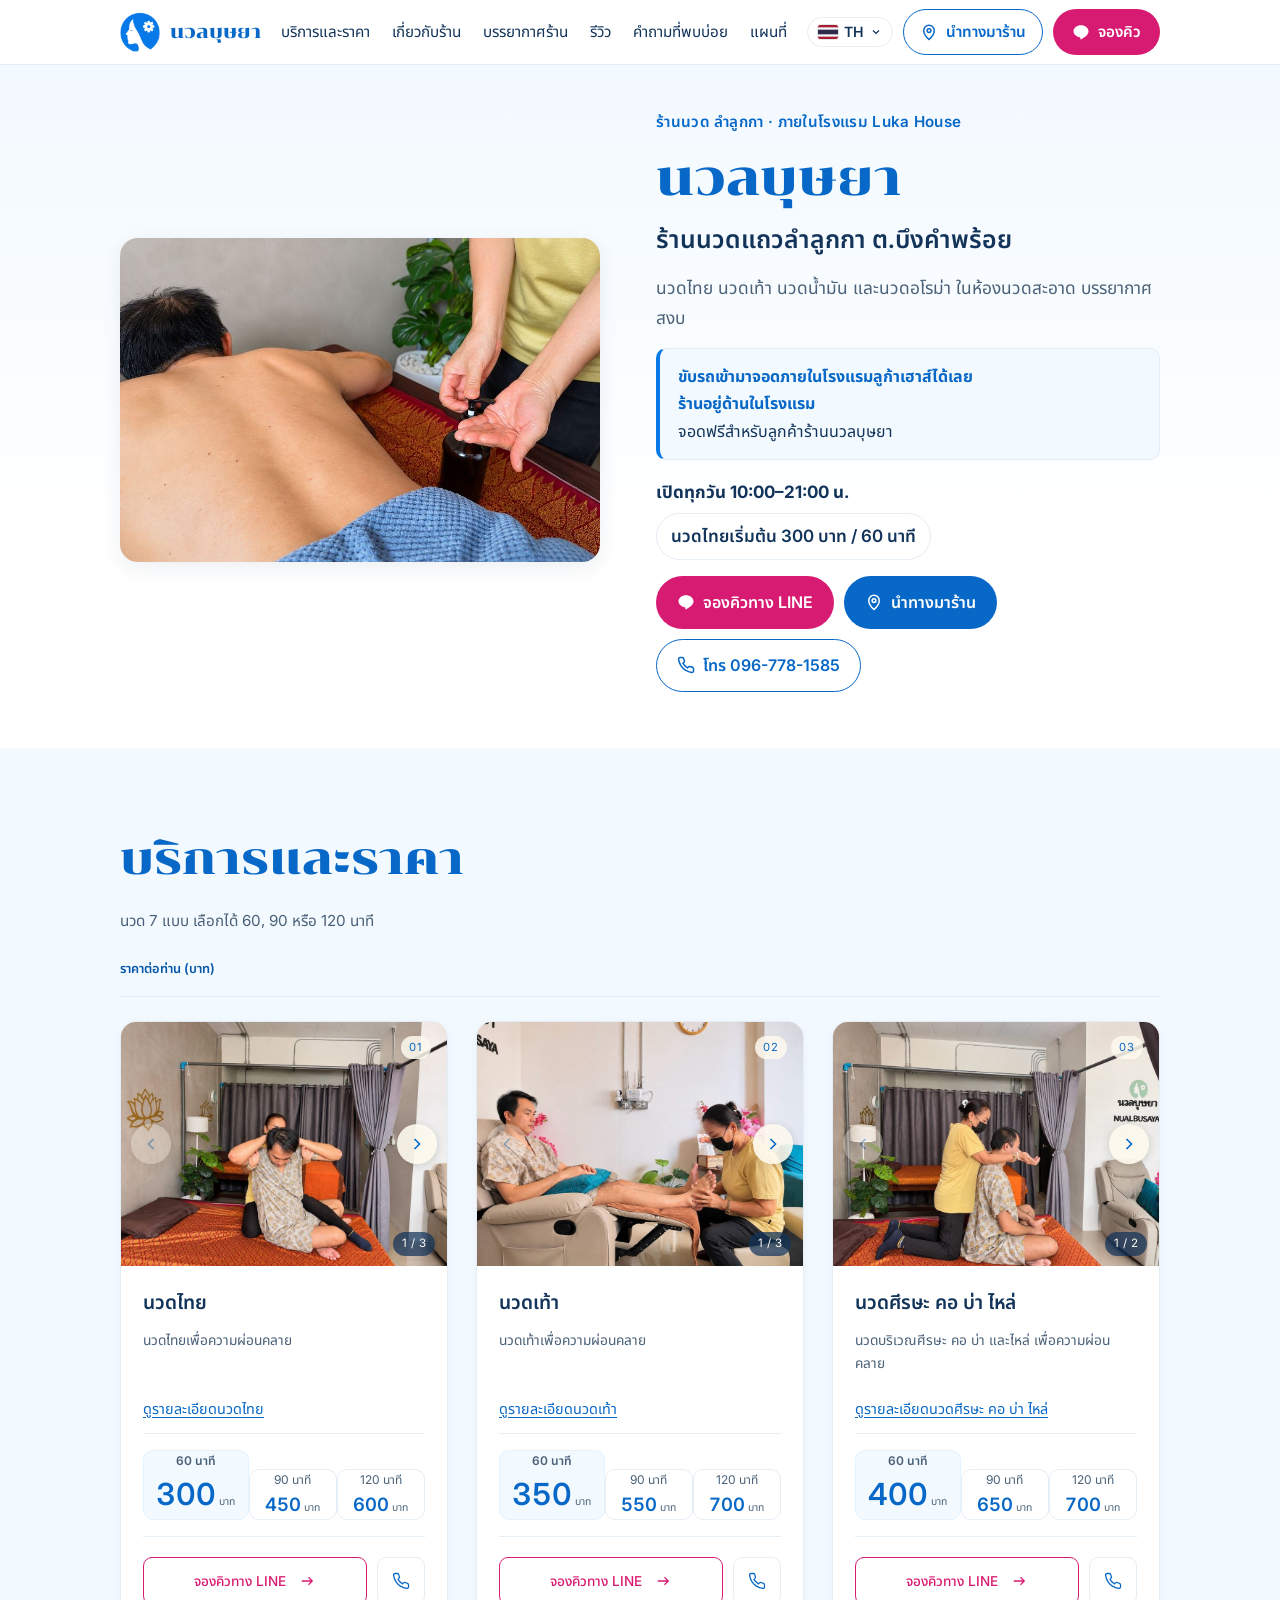
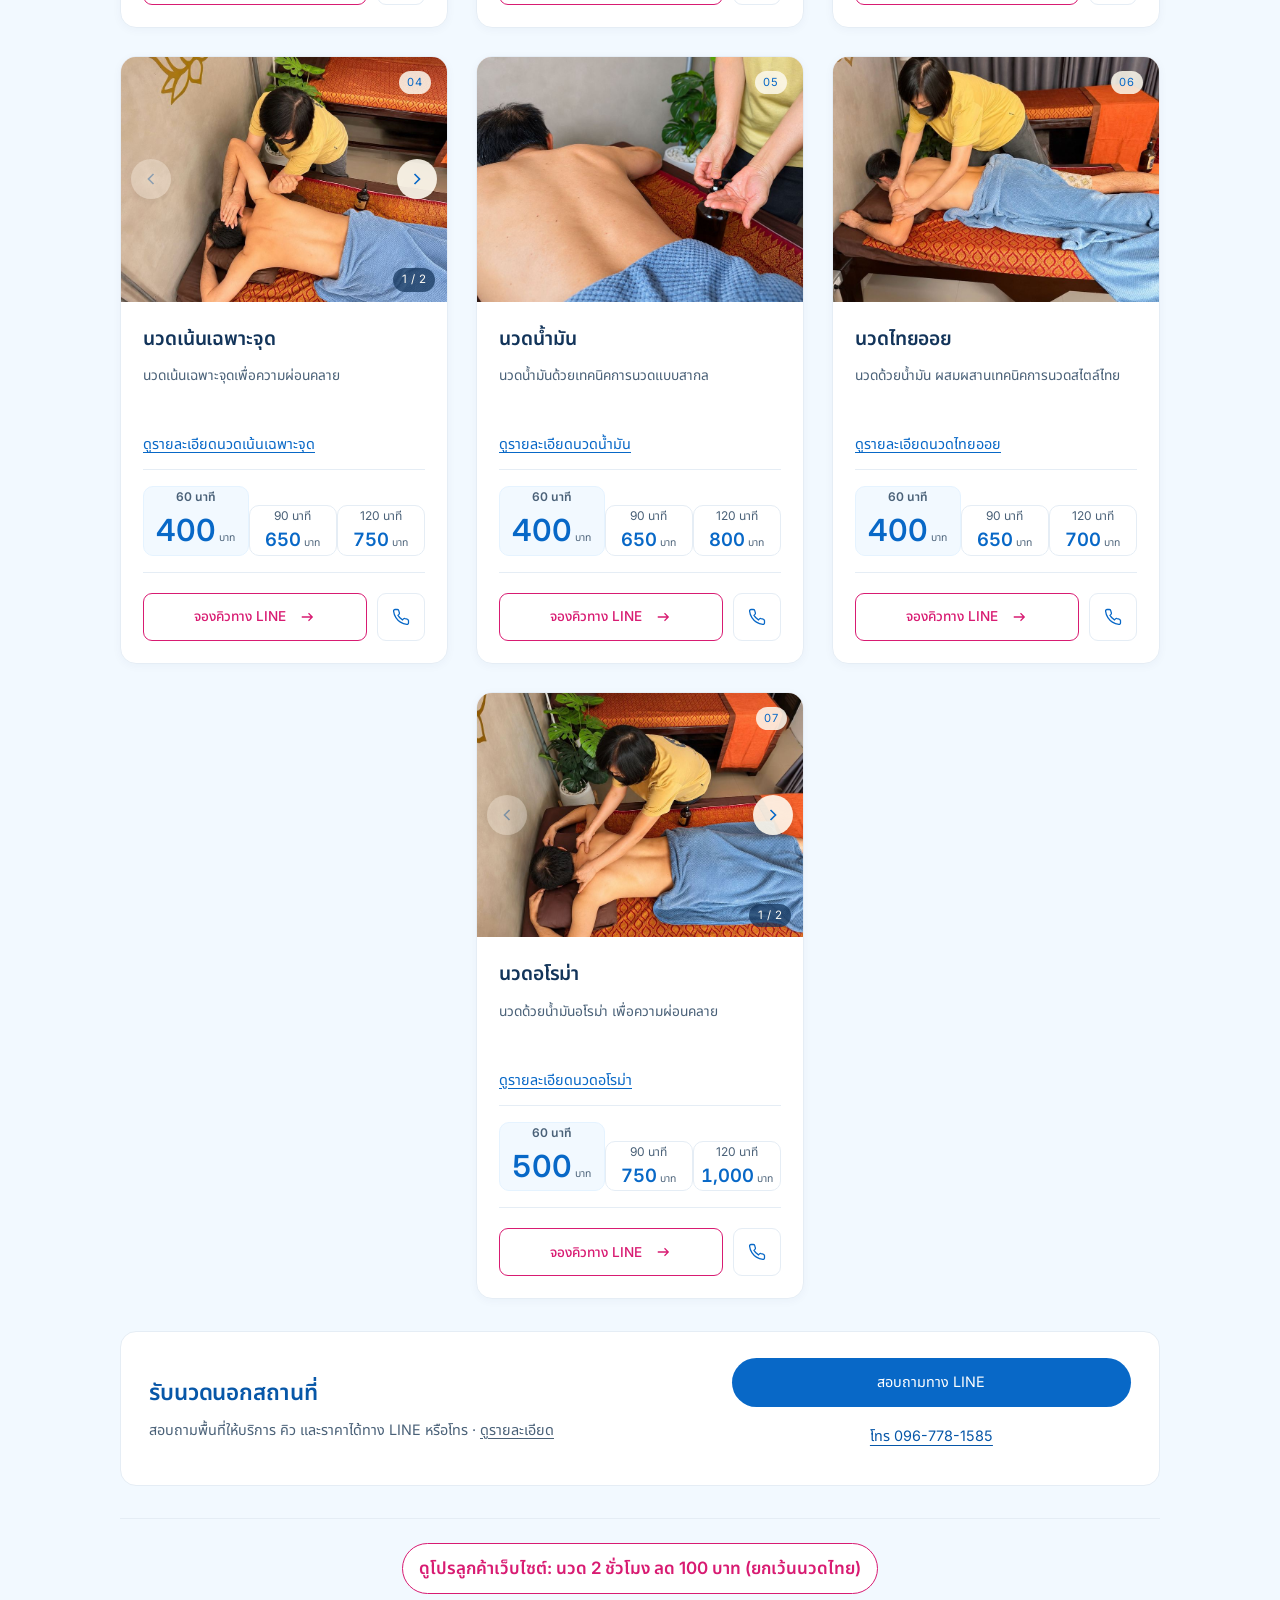
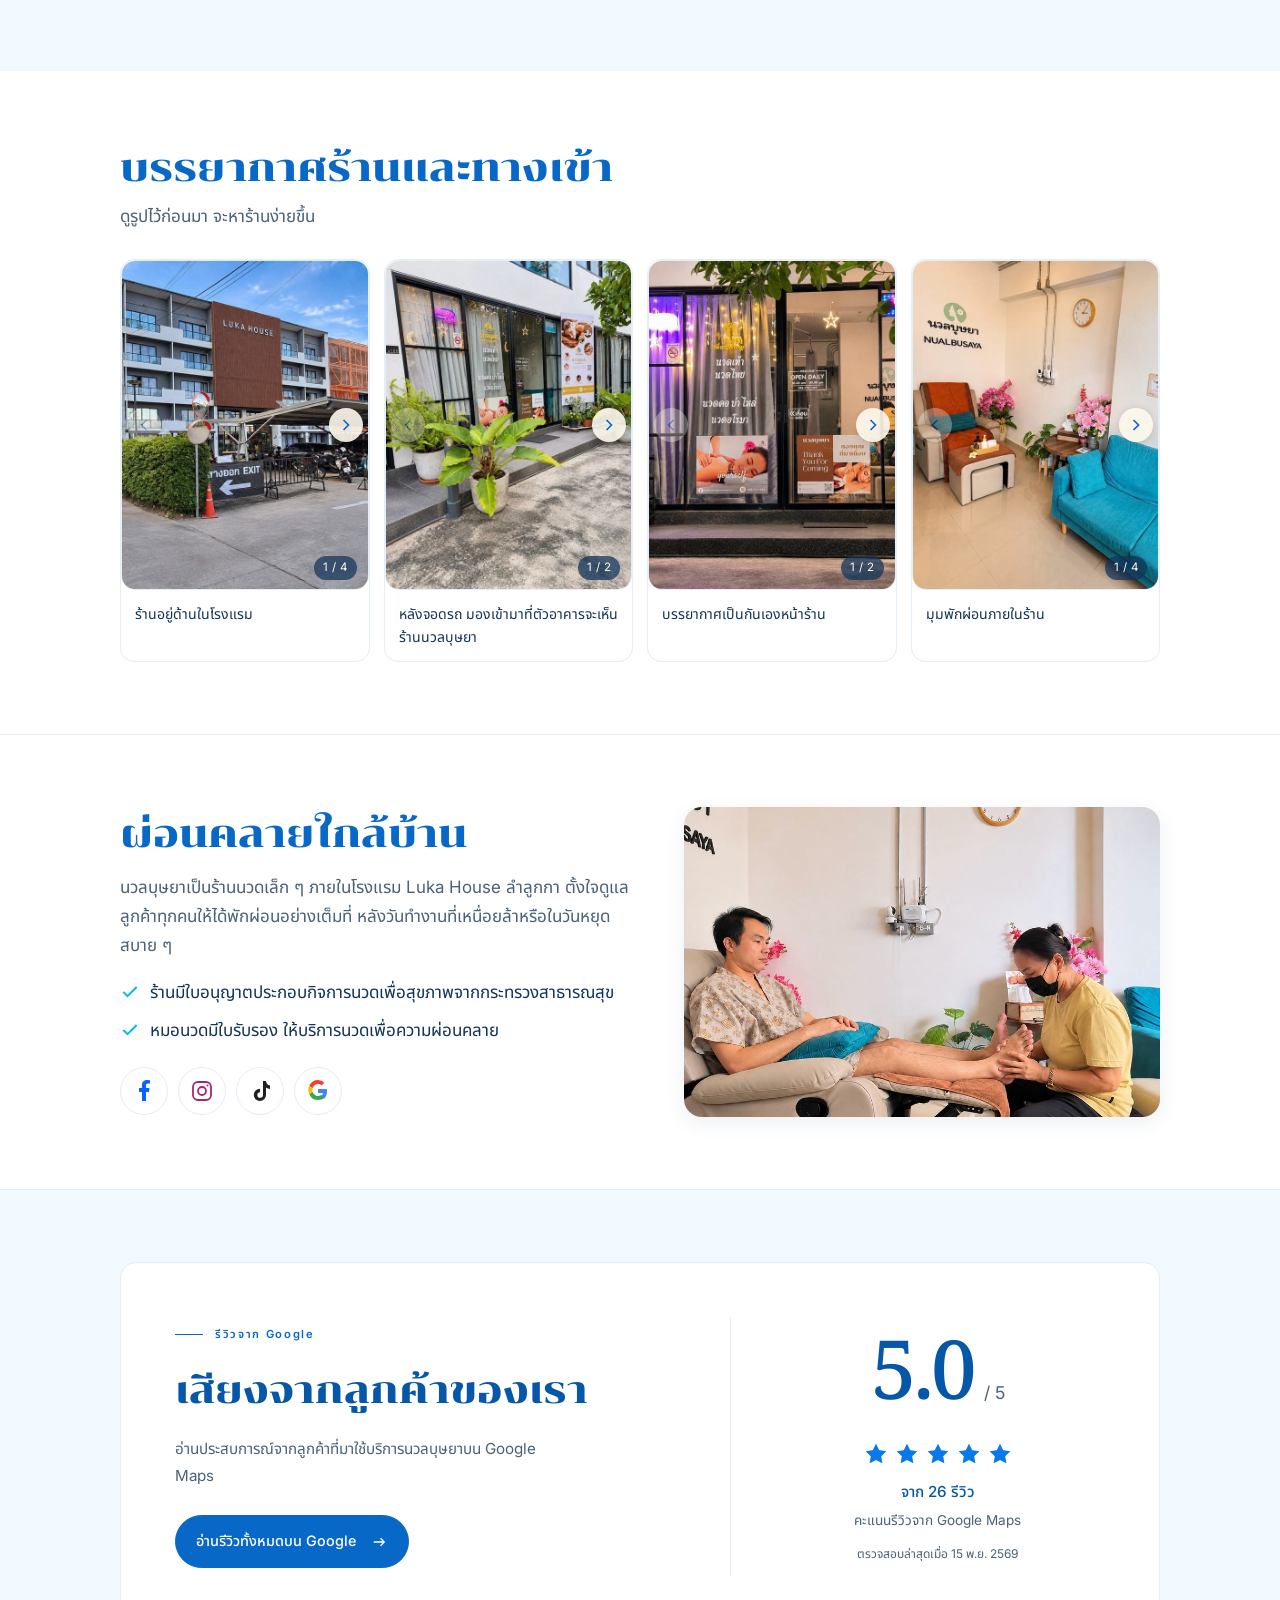
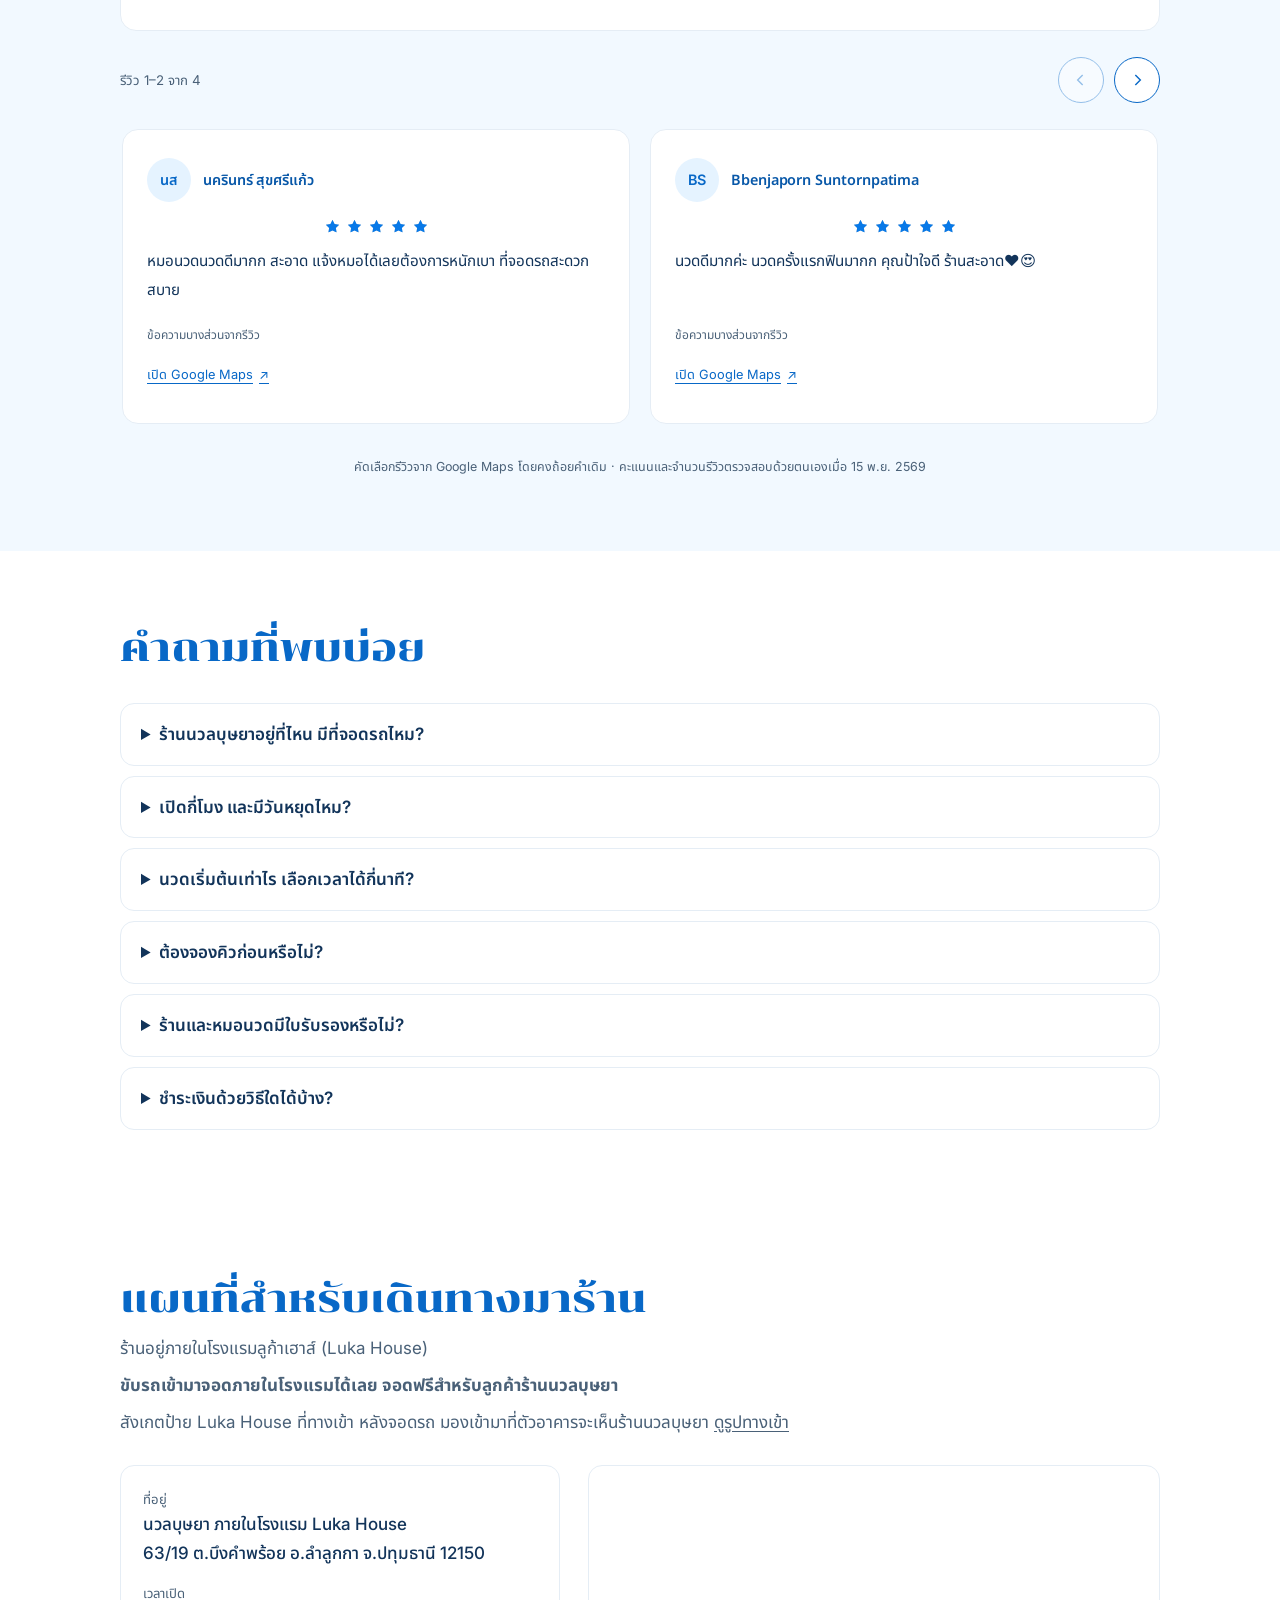
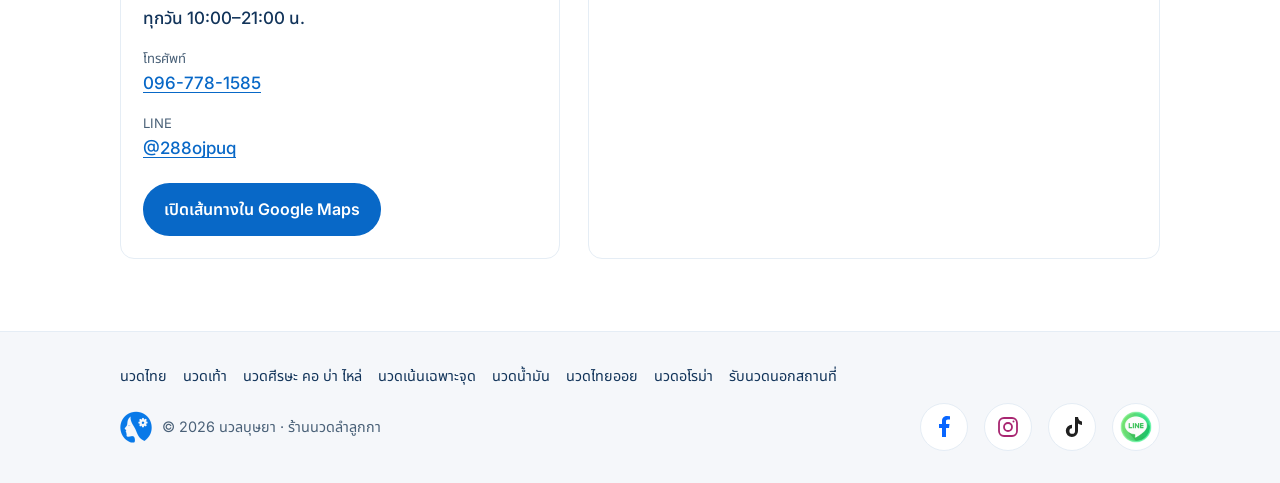
==== commit ed1f9849: "Hotel card: add night street-entrance photo Co-Authored-By: Claude Opus 5.5 <noreply@anthropic.com>" ====
--- a/index.html
+++ b/index.html
@@ -951,13 +951,14 @@
         <figure class="shop-gallery-card">
           <div class="service-gallery" data-service-gallery>
             <div class="service-gallery-track" tabindex="0" role="region" aria-roledescription="carousel" aria-label="รูปโรงแรม Luka House และป้ายทางเข้า ปัดหรือกดลูกศรเพื่อดูรูปถัดไป">
-              <figure class="service-gallery-slide" aria-label="รูปที่ 1 จาก 3"><img src="img/entrance/hotel-1.jpg" alt="อาคารโรงแรม Luka House และลานจอดรถหน้าอาคาร" width="540" height="720" loading="lazy" decoding="async"></figure>
-              <figure class="service-gallery-slide" aria-label="รูปที่ 2 จาก 3"><img src="img/entrance/hotel-2.jpg" alt="ป้ายโรงแรม Luka House สีส้มพร้อมลูกศรชี้ทางเข้า และป้ายร้านนวลบุษยาริมถนน" width="540" height="720" loading="lazy" decoding="async"></figure>
-              <figure class="service-gallery-slide" aria-label="รูปที่ 3 จาก 3"><img src="img/entrance/hotel-3.jpg" alt="ทางเข้าโรงแรม Luka House จากถนน มีป้ายสีส้มและป้ายร้านนวลบุษยาอยู่ที่หัวมุม" width="540" height="720" loading="lazy" decoding="async"></figure>
+              <figure class="service-gallery-slide" aria-label="รูปที่ 1 จาก 4"><img src="img/entrance/hotel-1.jpg" alt="อาคารโรงแรม Luka House และลานจอดรถหน้าอาคาร" width="540" height="720" loading="lazy" decoding="async"></figure>
+              <figure class="service-gallery-slide" aria-label="รูปที่ 2 จาก 4"><img src="img/entrance/hotel-2.jpg" alt="ป้ายโรงแรม Luka House สีส้มพร้อมลูกศรชี้ทางเข้า และป้ายร้านนวลบุษยาริมถนน" width="540" height="720" loading="lazy" decoding="async"></figure>
+              <figure class="service-gallery-slide" aria-label="รูปที่ 3 จาก 4"><img src="img/entrance/hotel-3.jpg" alt="ทางเข้าโรงแรม Luka House จากถนน มีป้ายสีส้มและป้ายร้านนวลบุษยาอยู่ที่หัวมุม" width="540" height="720" loading="lazy" decoding="async"></figure>
+              <figure class="service-gallery-slide" aria-label="รูปที่ 4 จาก 4"><img src="img/entrance/hotel-4.jpg" alt="ทางเข้าโรงแรม Luka House ตอนกลางคืน ป้ายร้านนวลบุษยาอยู่ที่หัวมุมใต้ไฟถนน" width="540" height="720" loading="lazy" decoding="async"></figure>
             </div>
             <button class="service-gallery-btn service-gallery-prev" type="button" aria-label="รูปก่อนหน้า" hidden><svg viewBox="0 0 24 24" aria-hidden="true" focusable="false" fill="none" stroke="currentColor" stroke-width="2"><path d="m15 6-6 6 6 6"/></svg></button>
             <button class="service-gallery-btn service-gallery-next" type="button" aria-label="รูปถัดไป" hidden><svg viewBox="0 0 24 24" aria-hidden="true" focusable="false" fill="none" stroke="currentColor" stroke-width="2"><path d="m9 6 6 6-6 6"/></svg></button>
-            <span class="service-gallery-count" aria-hidden="true">1 / 3</span>
+            <span class="service-gallery-count" aria-hidden="true">1 / 4</span>
           </div>
           <figcaption>ร้านอยู่ด้านในโรงแรม</figcaption>
         </figure>
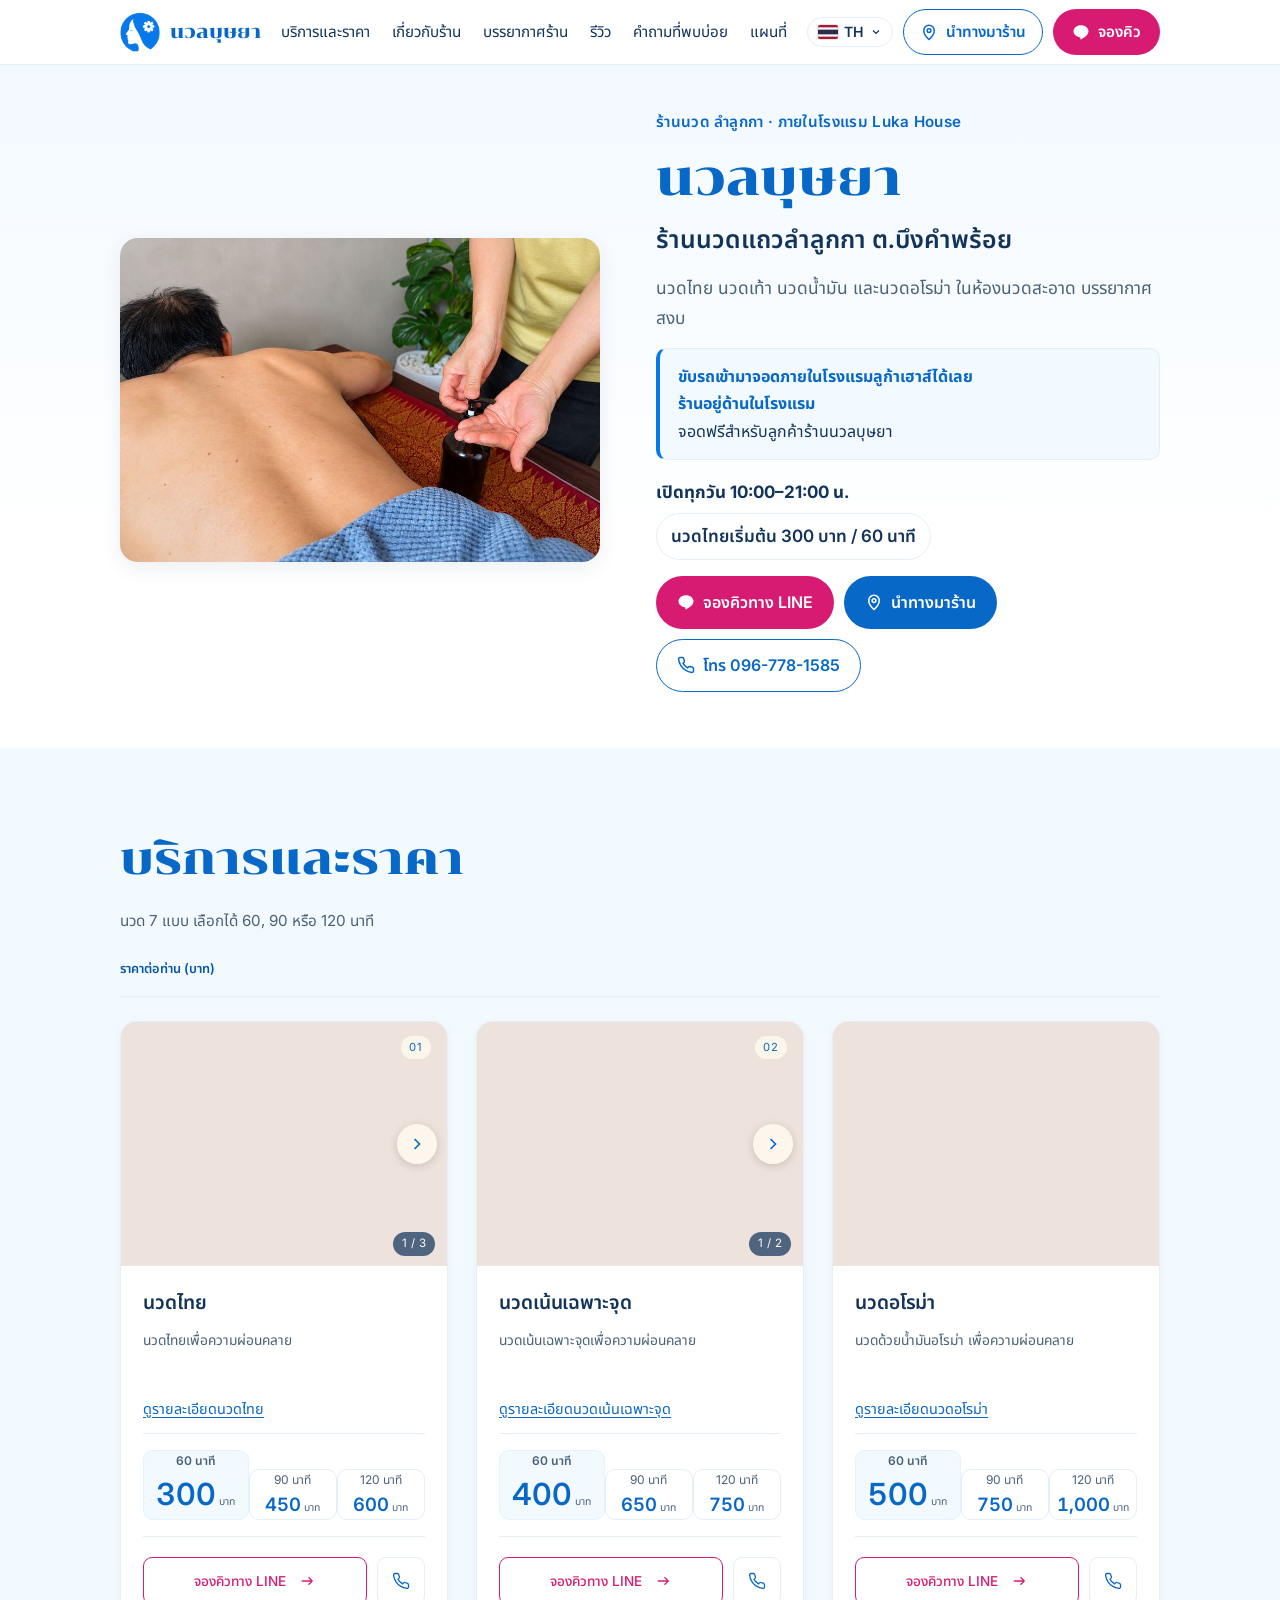
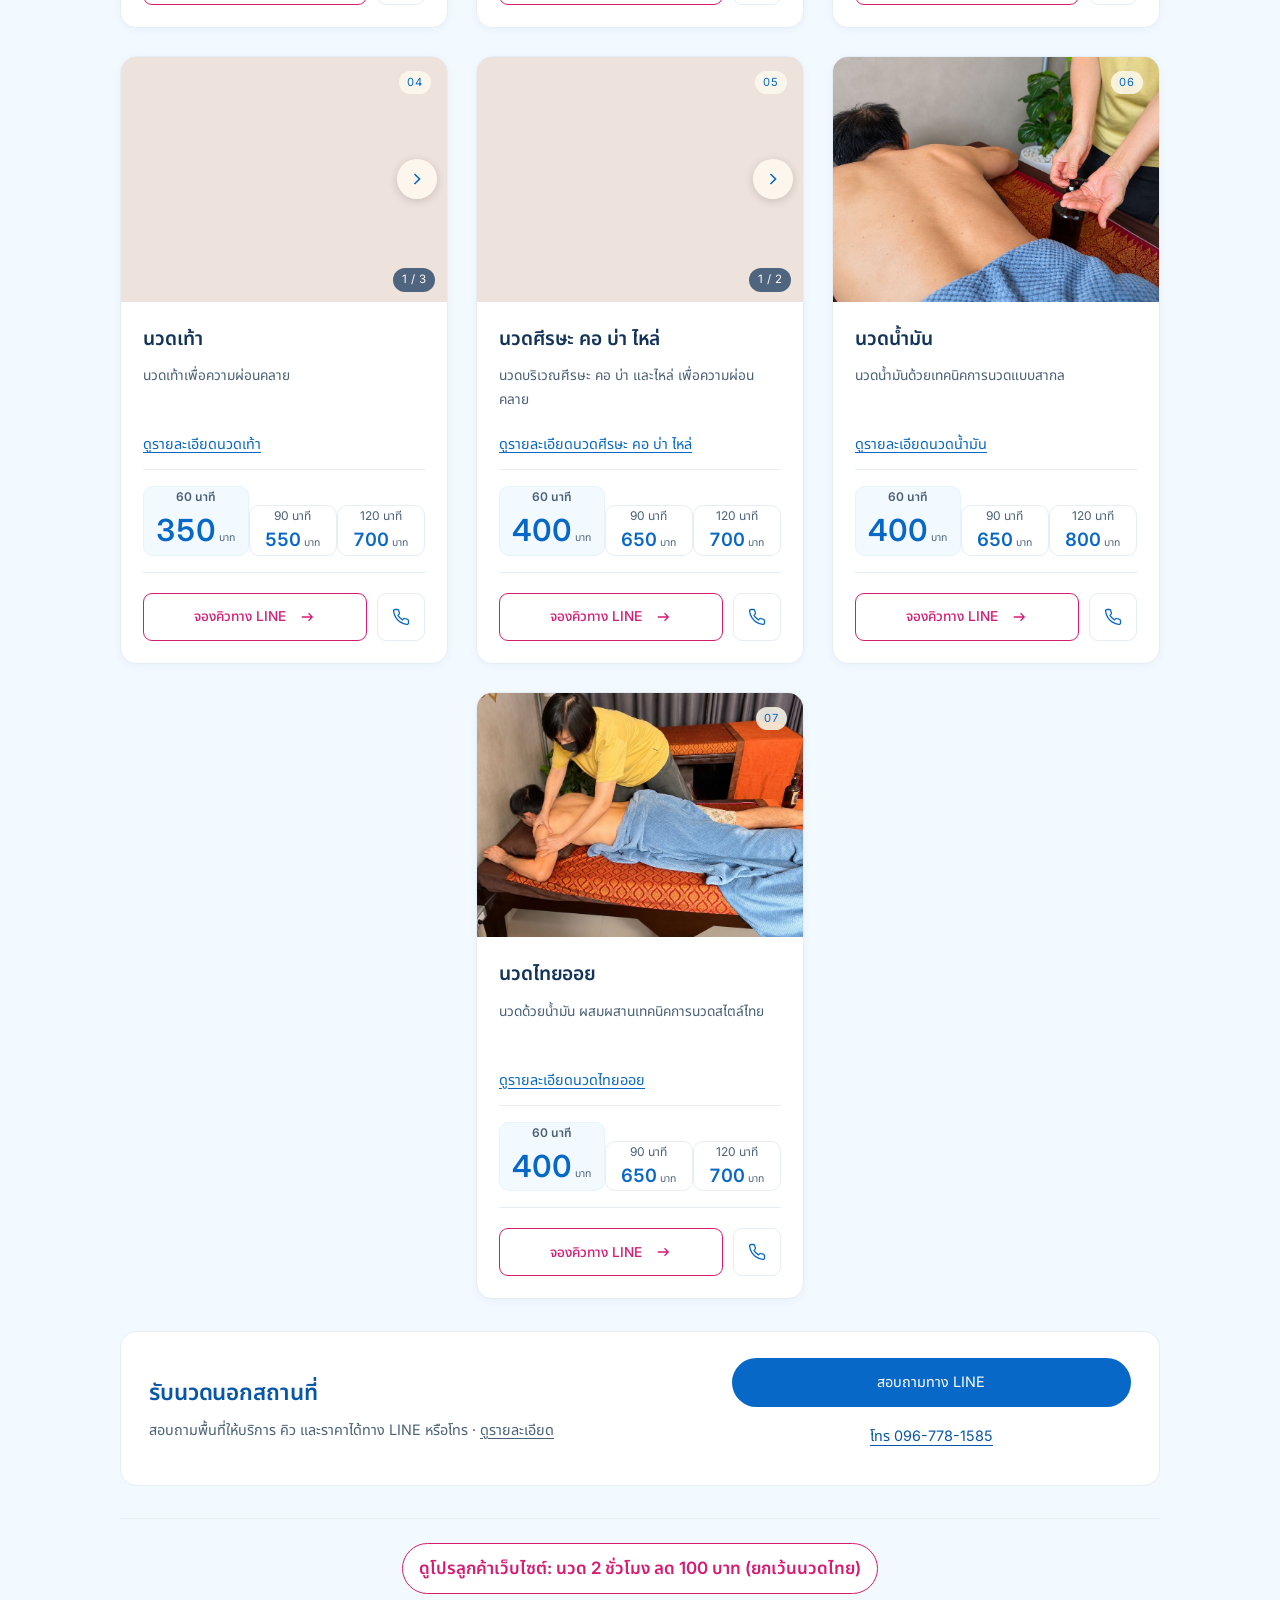
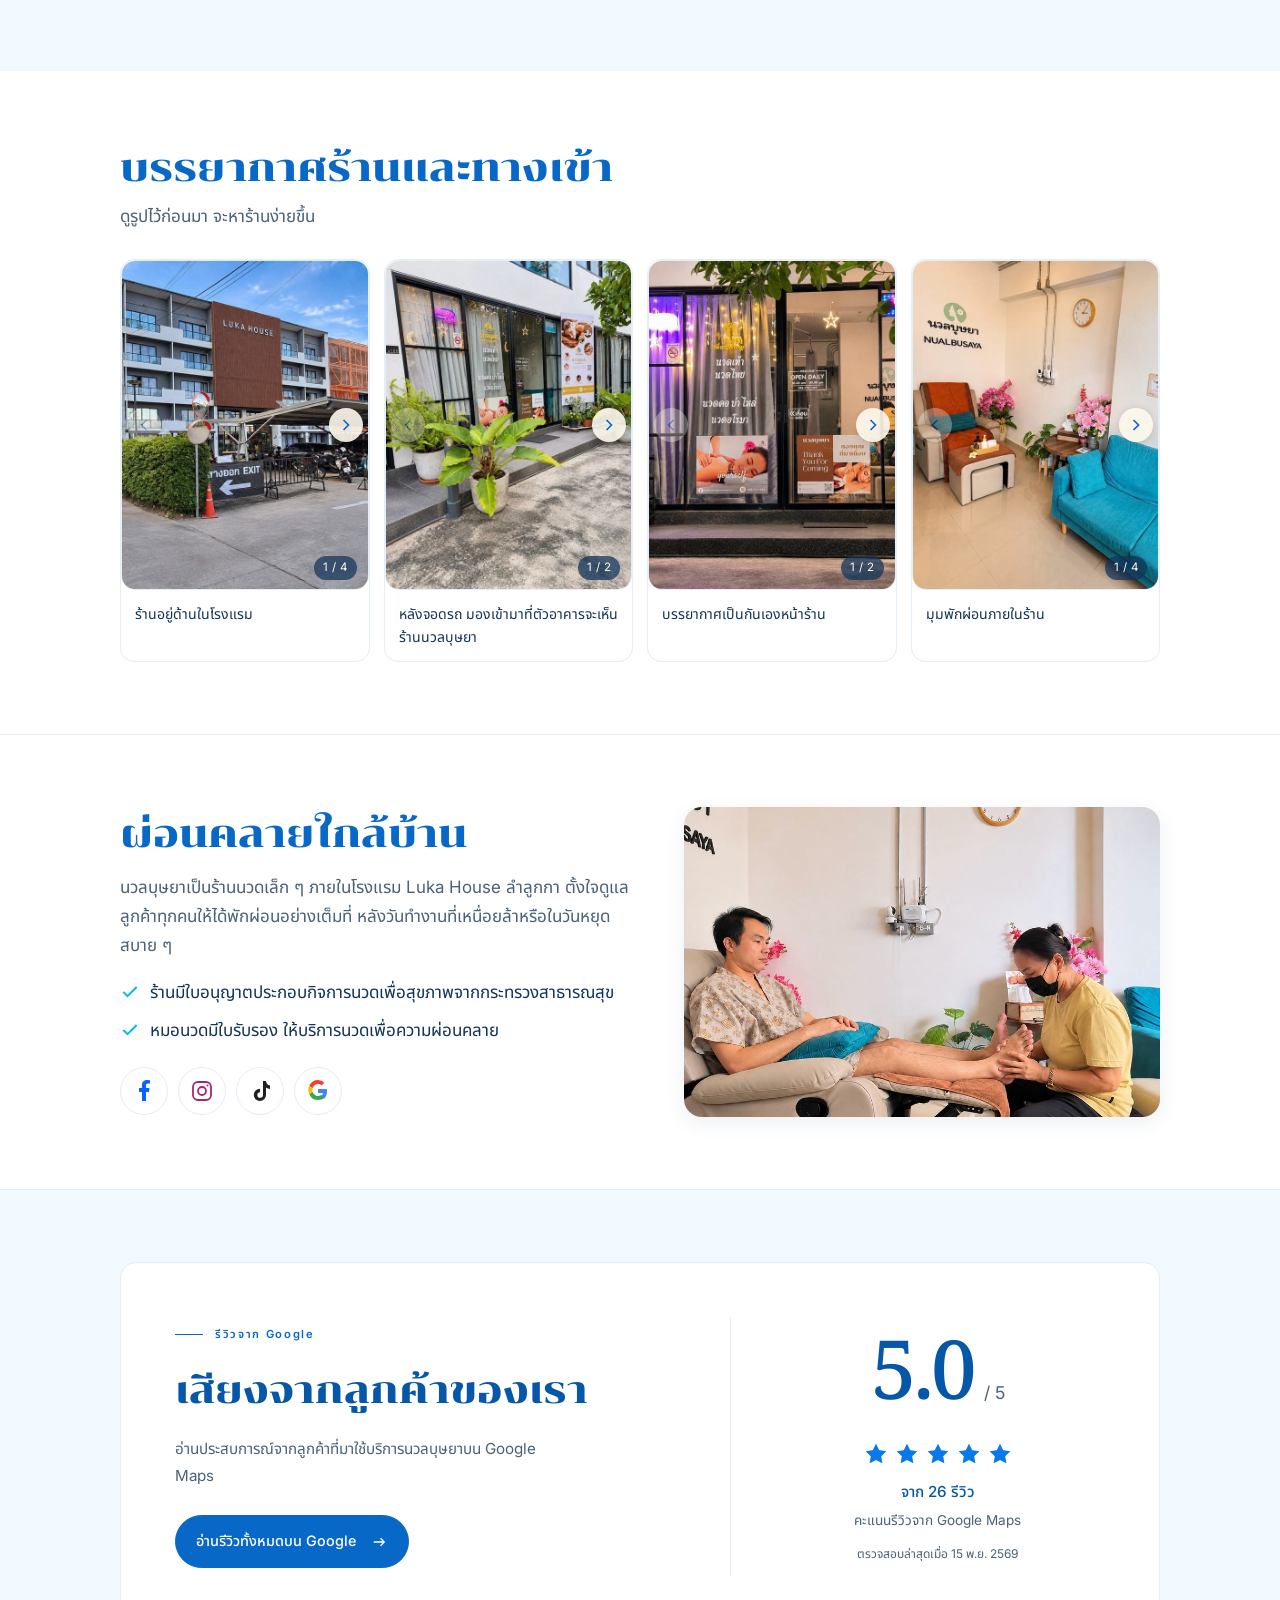
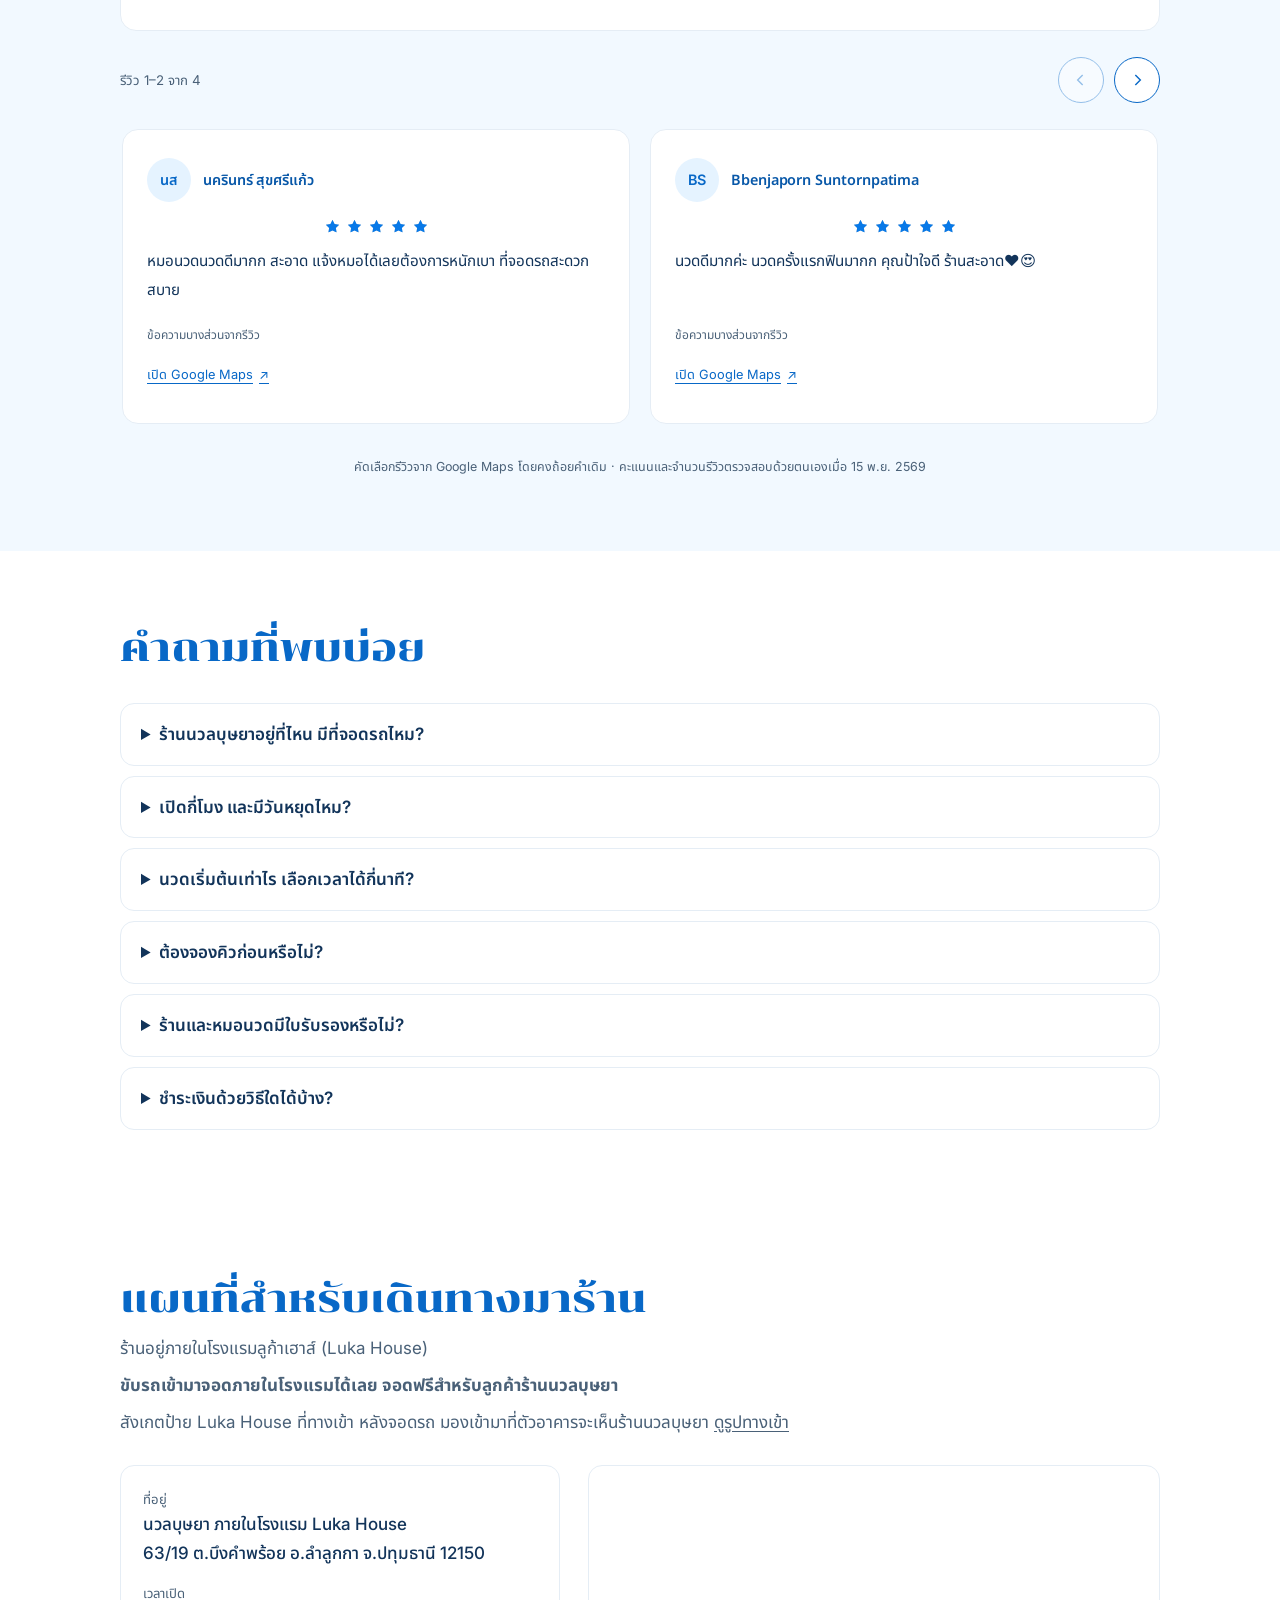
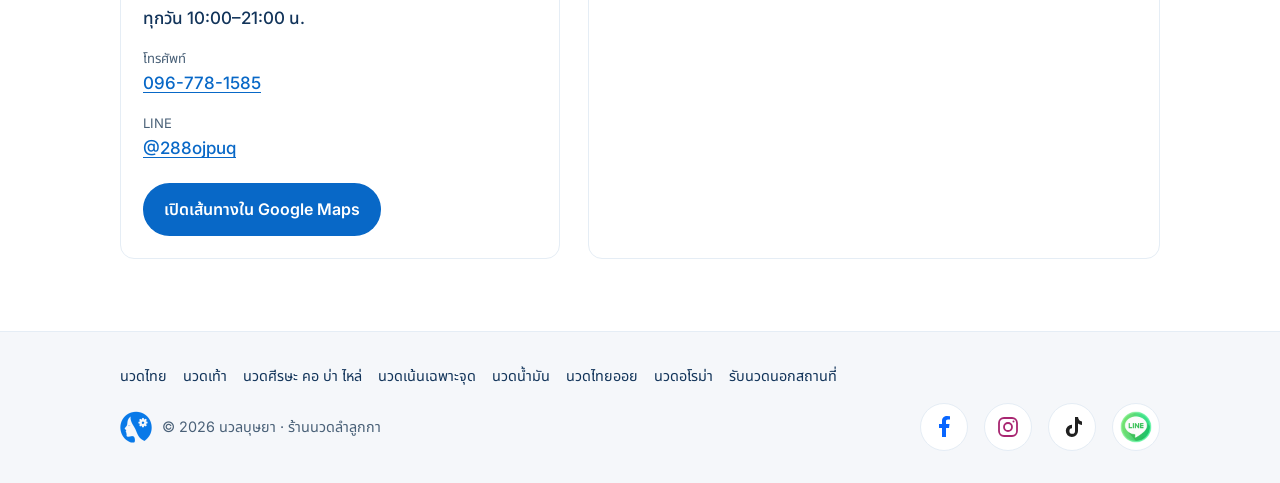
==== commit ac0df7ce: "Services: best seller after Thai massage, static 'ขายดี' badge Reorder service cards to Thai massage" ====
--- a/index.html
+++ b/index.html
@@ -775,6 +775,59 @@
             </div>
           </div>
         </article>
+        <article class="item service-card" id="deep-tissue" aria-labelledby="deep-tissue-title">
+          <div class="service-visual service-gallery" data-service-gallery>
+            <div class="service-gallery-track" tabindex="0" role="region" aria-roledescription="carousel" aria-label="รูปนวดเน้นเฉพาะจุดที่ร้านนวลบุษยา ปัดหรือกดลูกศรเพื่อดูรูปถัดไป">
+              <figure class="service-gallery-slide" aria-label="รูปที่ 1 จาก 2"><img src="img/deep-tissue/deep-tissue-1.jpg" alt="หมอนวดกดจุดบริเวณสะบักและไหล่ให้ลูกค้าที่นอนคว่ำบนเบาะนวด" width="900" height="675" loading="lazy" decoding="async"></figure>
+              <figure class="service-gallery-slide" aria-label="รูปที่ 2 จาก 2"><img src="img/deep-tissue/deep-tissue-2.jpg" alt="หมอนวดกดจุดบริเวณหลังและเอวให้ลูกค้าที่นอนคว่ำห่มผ้าขนหนู" width="900" height="675" loading="lazy" decoding="async"></figure>
+            </div>
+            <button class="service-gallery-btn service-gallery-prev" type="button" aria-label="รูปก่อนหน้า" hidden><svg viewBox="0 0 24 24" aria-hidden="true" focusable="false" fill="none" stroke="currentColor" stroke-width="2"><path d="m15 6-6 6 6 6"/></svg></button>
+            <button class="service-gallery-btn service-gallery-next" type="button" aria-label="รูปถัดไป" hidden><svg viewBox="0 0 24 24" aria-hidden="true" focusable="false" fill="none" stroke="currentColor" stroke-width="2"><path d="m9 6 6 6-6 6"/></svg></button>
+            <span class="service-gallery-count" aria-hidden="true">1 / 2</span>
+            <span class="service-badge">ขายดี</span>
+            <span class="service-number" aria-hidden="true">02</span>
+          </div>
+          <div class="service-content">
+            <h3 id="deep-tissue-title" data-en="Deep Tissue Massage">นวดเน้นเฉพาะจุด</h3>
+            <p class="service-description">นวดเน้นเฉพาะจุดเพื่อความผ่อนคลาย</p>
+            <a class="service-more" href="/deep-tissue/">ดูรายละเอียดนวดเน้นเฉพาะจุด</a>
+            <ul class="prices service-prices" aria-label="ราคานวดเน้นเฉพาะจุดต่อท่าน หน่วยบาท">
+              <li class="price-start"><small>60 นาที</small><span class="price-amount"><b>400</b><span>บาท</span></span></li>
+              <li><small>90 นาที</small><span class="price-amount"><b>650</b><span>บาท</span></span></li>
+              <li><small>120 นาที</small><span class="price-amount"><b>750</b><span>บาท</span></span></li>
+            </ul>
+            <div class="service-actions">
+              <a class="service-book" href="https://line.me/R/ti/p/@288ojpuq" target="_blank" rel="noopener" aria-label="สอบถามและจองคิวนวดเน้นเฉพาะจุดทาง LINE">จองคิวทาง LINE<svg viewBox="0 0 24 24" aria-hidden="true" focusable="false" fill="none" stroke="currentColor" stroke-width="1.7"><path d="M5 12h14m-5-5 5 5-5 5"/></svg></a>
+              <a class="service-call" href="tel:+66967781585" aria-label="โทรสอบถามนวดเน้นเฉพาะจุด 096-778-1585" title="โทร 096-778-1585"><svg viewBox="0 0 24 24" aria-hidden="true" focusable="false" fill="none" stroke="currentColor" stroke-width="1.7"><path d="M22 16.9v3a2 2 0 0 1-2.2 2 19.8 19.8 0 0 1-8.6-3.1 19.5 19.5 0 0 1-6-6A19.8 19.8 0 0 1 2.1 4.2 2 2 0 0 1 4.1 2h3a2 2 0 0 1 2 1.7c.1.9.4 1.8.7 2.7a2 2 0 0 1-.5 2.1L8 9.8a16 16 0 0 0 6 6l1.3-1.3a2 2 0 0 1 2.1-.4c.9.3 1.8.6 2.7.7a2 2 0 0 1 1.7 2z"/></svg></a>
+            </div>
+          </div>
+        </article>
+        <article class="item service-card" id="aromatherapy" aria-labelledby="aromatherapy-title">
+          <div class="service-visual service-gallery" data-service-gallery>
+            <div class="service-gallery-track" tabindex="0" role="region" aria-roledescription="carousel" aria-label="รูปนวดอโรม่าที่ร้านนวลบุษยา ปัดหรือกดลูกศรเพื่อดูรูปถัดไป">
+              <figure class="service-gallery-slide" aria-label="รูปที่ 1 จาก 2"><img src="img/aromatherapy/aromatherapy-1.jpg" alt="หมอนวดนวดบ่าและหลังด้วยน้ำมันอโรม่าให้ลูกค้าที่นอนคว่ำบนเบาะนวด" width="900" height="675" loading="lazy" decoding="async"></figure>
+              <figure class="service-gallery-slide" aria-label="รูปที่ 2 จาก 2"><img src="img/aromatherapy/aromatherapy-2.jpg" alt="หมอนวดนวดน่องด้วยน้ำมันอโรม่า ลูกค้านอนคว่ำห่มผ้าขนหนู" width="900" height="675" loading="lazy" decoding="async"></figure>
+            </div>
+            <button class="service-gallery-btn service-gallery-prev" type="button" aria-label="รูปก่อนหน้า" hidden><svg viewBox="0 0 24 24" aria-hidden="true" focusable="false" fill="none" stroke="currentColor" stroke-width="2"><path d="m15 6-6 6 6 6"/></svg></button>
+            <button class="service-gallery-btn service-gallery-next" type="button" aria-label="รูปถัดไป" hidden><svg viewBox="0 0 24 24" aria-hidden="true" focusable="false" fill="none" stroke="currentColor" stroke-width="2"><path d="m9 6 6 6-6 6"/></svg></button>
+            <span class="service-gallery-count" aria-hidden="true">1 / 2</span>
+            <span class="service-number" aria-hidden="true">03</span>
+          </div>
+          <div class="service-content">
+            <h3 id="aromatherapy-title" data-en="Aromatherapy Massage">นวดอโรม่า</h3>
+            <p class="service-description">นวดด้วยน้ำมันอโรม่า เพื่อความผ่อนคลาย</p>
+            <a class="service-more" href="/aromatherapy/">ดูรายละเอียดนวดอโรม่า</a>
+            <ul class="prices service-prices" aria-label="ราคานวดอโรม่าต่อท่าน หน่วยบาท">
+              <li class="price-start"><small>60 นาที</small><span class="price-amount"><b>500</b><span>บาท</span></span></li>
+              <li><small>90 นาที</small><span class="price-amount"><b>750</b><span>บาท</span></span></li>
+              <li><small>120 นาที</small><span class="price-amount"><b>1,000</b><span>บาท</span></span></li>
+            </ul>
+            <div class="service-actions">
+              <a class="service-book" href="https://line.me/R/ti/p/@288ojpuq" target="_blank" rel="noopener" aria-label="สอบถามและจองคิวนวดอโรม่าทาง LINE">จองคิวทาง LINE<svg viewBox="0 0 24 24" aria-hidden="true" focusable="false" fill="none" stroke="currentColor" stroke-width="1.7"><path d="M5 12h14m-5-5 5 5-5 5"/></svg></a>
+              <a class="service-call" href="tel:+66967781585" aria-label="โทรสอบถามนวดอโรม่า 096-778-1585" title="โทร 096-778-1585"><svg viewBox="0 0 24 24" aria-hidden="true" focusable="false" fill="none" stroke="currentColor" stroke-width="1.7"><path d="M22 16.9v3a2 2 0 0 1-2.2 2 19.8 19.8 0 0 1-8.6-3.1 19.5 19.5 0 0 1-6-6A19.8 19.8 0 0 1 2.1 4.2 2 2 0 0 1 4.1 2h3a2 2 0 0 1 2 1.7c.1.9.4 1.8.7 2.7a2 2 0 0 1-.5 2.1L8 9.8a16 16 0 0 0 6 6l1.3-1.3a2 2 0 0 1 2.1-.4c.9.3 1.8.6 2.7.7a2 2 0 0 1 1.7 2z"/></svg></a>
+            </div>
+          </div>
+        </article>
         <article class="item service-card" id="foot-massage" aria-labelledby="foot-massage-title">
           <div class="service-visual service-gallery" data-service-gallery>
             <div class="service-gallery-track" tabindex="0" role="region" aria-roledescription="carousel" aria-label="รูปนวดเท้าที่ร้านนวลบุษยา ปัดหรือกดลูกศรเพื่อดูรูปถัดไป">
@@ -785,7 +838,7 @@
             <button class="service-gallery-btn service-gallery-prev" type="button" aria-label="รูปก่อนหน้า" hidden><svg viewBox="0 0 24 24" aria-hidden="true" focusable="false" fill="none" stroke="currentColor" stroke-width="2"><path d="m15 6-6 6 6 6"/></svg></button>
             <button class="service-gallery-btn service-gallery-next" type="button" aria-label="รูปถัดไป" hidden><svg viewBox="0 0 24 24" aria-hidden="true" focusable="false" fill="none" stroke="currentColor" stroke-width="2"><path d="m9 6 6 6-6 6"/></svg></button>
             <span class="service-gallery-count" aria-hidden="true">1 / 3</span>
-            <span class="service-number" aria-hidden="true">02</span>
+            <span class="service-number" aria-hidden="true">04</span>
           </div>
           <div class="service-content">
             <h3 id="foot-massage-title" data-en="Foot Massage">นวดเท้า</h3>
@@ -811,7 +864,7 @@
             <button class="service-gallery-btn service-gallery-prev" type="button" aria-label="รูปก่อนหน้า" hidden><svg viewBox="0 0 24 24" aria-hidden="true" focusable="false" fill="none" stroke="currentColor" stroke-width="2"><path d="m15 6-6 6 6 6"/></svg></button>
             <button class="service-gallery-btn service-gallery-next" type="button" aria-label="รูปถัดไป" hidden><svg viewBox="0 0 24 24" aria-hidden="true" focusable="false" fill="none" stroke="currentColor" stroke-width="2"><path d="m9 6 6 6-6 6"/></svg></button>
             <span class="service-gallery-count" aria-hidden="true">1 / 2</span>
-            <span class="service-number" aria-hidden="true">03</span>
+            <span class="service-number" aria-hidden="true">05</span>
           </div>
           <div class="service-content">
             <h3 id="head-neck-shoulder-title" data-en="Head, Neck &amp; Shoulder Massage">นวดศีรษะ คอ บ่า ไหล่</h3>
@@ -828,32 +881,6 @@
             </div>
           </div>
         </article>
-        <article class="item service-card" id="deep-tissue" aria-labelledby="deep-tissue-title">
-          <div class="service-visual service-gallery" data-service-gallery>
-            <div class="service-gallery-track" tabindex="0" role="region" aria-roledescription="carousel" aria-label="รูปนวดเน้นเฉพาะจุดที่ร้านนวลบุษยา ปัดหรือกดลูกศรเพื่อดูรูปถัดไป">
-              <figure class="service-gallery-slide" aria-label="รูปที่ 1 จาก 2"><img src="img/deep-tissue/deep-tissue-1.jpg" alt="หมอนวดกดจุดบริเวณสะบักและไหล่ให้ลูกค้าที่นอนคว่ำบนเบาะนวด" width="900" height="675" loading="lazy" decoding="async"></figure>
-              <figure class="service-gallery-slide" aria-label="รูปที่ 2 จาก 2"><img src="img/deep-tissue/deep-tissue-2.jpg" alt="หมอนวดกดจุดบริเวณหลังและเอวให้ลูกค้าที่นอนคว่ำห่มผ้าขนหนู" width="900" height="675" loading="lazy" decoding="async"></figure>
-            </div>
-            <button class="service-gallery-btn service-gallery-prev" type="button" aria-label="รูปก่อนหน้า" hidden><svg viewBox="0 0 24 24" aria-hidden="true" focusable="false" fill="none" stroke="currentColor" stroke-width="2"><path d="m15 6-6 6 6 6"/></svg></button>
-            <button class="service-gallery-btn service-gallery-next" type="button" aria-label="รูปถัดไป" hidden><svg viewBox="0 0 24 24" aria-hidden="true" focusable="false" fill="none" stroke="currentColor" stroke-width="2"><path d="m9 6 6 6-6 6"/></svg></button>
-            <span class="service-gallery-count" aria-hidden="true">1 / 2</span>
-            <span class="service-number" aria-hidden="true">04</span>
-          </div>
-          <div class="service-content">
-            <h3 id="deep-tissue-title" data-en="Deep Tissue Massage">นวดเน้นเฉพาะจุด</h3>
-            <p class="service-description">นวดเน้นเฉพาะจุดเพื่อความผ่อนคลาย</p>
-            <a class="service-more" href="/deep-tissue/">ดูรายละเอียดนวดเน้นเฉพาะจุด</a>
-            <ul class="prices service-prices" aria-label="ราคานวดเน้นเฉพาะจุดต่อท่าน หน่วยบาท">
-              <li class="price-start"><small>60 นาที</small><span class="price-amount"><b>400</b><span>บาท</span></span></li>
-              <li><small>90 นาที</small><span class="price-amount"><b>650</b><span>บาท</span></span></li>
-              <li><small>120 นาที</small><span class="price-amount"><b>750</b><span>บาท</span></span></li>
-            </ul>
-            <div class="service-actions">
-              <a class="service-book" href="https://line.me/R/ti/p/@288ojpuq" target="_blank" rel="noopener" aria-label="สอบถามและจองคิวนวดเน้นเฉพาะจุดทาง LINE">จองคิวทาง LINE<svg viewBox="0 0 24 24" aria-hidden="true" focusable="false" fill="none" stroke="currentColor" stroke-width="1.7"><path d="M5 12h14m-5-5 5 5-5 5"/></svg></a>
-              <a class="service-call" href="tel:+66967781585" aria-label="โทรสอบถามนวดเน้นเฉพาะจุด 096-778-1585" title="โทร 096-778-1585"><svg viewBox="0 0 24 24" aria-hidden="true" focusable="false" fill="none" stroke="currentColor" stroke-width="1.7"><path d="M22 16.9v3a2 2 0 0 1-2.2 2 19.8 19.8 0 0 1-8.6-3.1 19.5 19.5 0 0 1-6-6A19.8 19.8 0 0 1 2.1 4.2 2 2 0 0 1 4.1 2h3a2 2 0 0 1 2 1.7c.1.9.4 1.8.7 2.7a2 2 0 0 1-.5 2.1L8 9.8a16 16 0 0 0 6 6l1.3-1.3a2 2 0 0 1 2.1-.4c.9.3 1.8.6 2.7.7a2 2 0 0 1 1.7 2z"/></svg></a>
-            </div>
-          </div>
-        </article>
         <article class="item service-card" id="oil-massage" aria-labelledby="oil-massage-title">
           <div class="service-visual service-gallery" data-service-gallery>
             <div class="service-gallery-track" tabindex="0" role="region" aria-roledescription="carousel" aria-label="รูปนวดน้ำมันที่ร้านนวลบุษยา ปัดหรือกดลูกศรเพื่อดูรูปถัดไป">
@@ -862,7 +889,7 @@
             <button class="service-gallery-btn service-gallery-prev" type="button" aria-label="รูปก่อนหน้า" hidden><svg viewBox="0 0 24 24" aria-hidden="true" focusable="false" fill="none" stroke="currentColor" stroke-width="2"><path d="m15 6-6 6 6 6"/></svg></button>
             <button class="service-gallery-btn service-gallery-next" type="button" aria-label="รูปถัดไป" hidden><svg viewBox="0 0 24 24" aria-hidden="true" focusable="false" fill="none" stroke="currentColor" stroke-width="2"><path d="m9 6 6 6-6 6"/></svg></button>
             <span class="service-gallery-count" aria-hidden="true" hidden>1 / 1</span>
-            <span class="service-number" aria-hidden="true">05</span>
+            <span class="service-number" aria-hidden="true">06</span>
           </div>
           <div class="service-content">
             <h3 id="oil-massage-title" data-en="Oil Massage">นวดน้ำมัน</h3>
@@ -887,7 +914,7 @@
             <button class="service-gallery-btn service-gallery-prev" type="button" aria-label="รูปก่อนหน้า" hidden><svg viewBox="0 0 24 24" aria-hidden="true" focusable="false" fill="none" stroke="currentColor" stroke-width="2"><path d="m15 6-6 6 6 6"/></svg></button>
             <button class="service-gallery-btn service-gallery-next" type="button" aria-label="รูปถัดไป" hidden><svg viewBox="0 0 24 24" aria-hidden="true" focusable="false" fill="none" stroke="currentColor" stroke-width="2"><path d="m9 6 6 6-6 6"/></svg></button>
             <span class="service-gallery-count" aria-hidden="true" hidden>1 / 1</span>
-            <span class="service-number" aria-hidden="true">06</span>
+            <span class="service-number" aria-hidden="true">07</span>
           </div>
           <div class="service-content">
             <h3 id="thai-oil-title" data-en="Thai Oil Massage">นวดไทยออย</h3>
@@ -901,32 +928,6 @@
             <div class="service-actions">
               <a class="service-book" href="https://line.me/R/ti/p/@288ojpuq" target="_blank" rel="noopener" aria-label="สอบถามและจองคิวนวดไทยออยทาง LINE">จองคิวทาง LINE<svg viewBox="0 0 24 24" aria-hidden="true" focusable="false" fill="none" stroke="currentColor" stroke-width="1.7"><path d="M5 12h14m-5-5 5 5-5 5"/></svg></a>
               <a class="service-call" href="tel:+66967781585" aria-label="โทรสอบถามนวดไทยออย 096-778-1585" title="โทร 096-778-1585"><svg viewBox="0 0 24 24" aria-hidden="true" focusable="false" fill="none" stroke="currentColor" stroke-width="1.7"><path d="M22 16.9v3a2 2 0 0 1-2.2 2 19.8 19.8 0 0 1-8.6-3.1 19.5 19.5 0 0 1-6-6A19.8 19.8 0 0 1 2.1 4.2 2 2 0 0 1 4.1 2h3a2 2 0 0 1 2 1.7c.1.9.4 1.8.7 2.7a2 2 0 0 1-.5 2.1L8 9.8a16 16 0 0 0 6 6l1.3-1.3a2 2 0 0 1 2.1-.4c.9.3 1.8.6 2.7.7a2 2 0 0 1 1.7 2z"/></svg></a>
-            </div>
-          </div>
-        </article>
-        <article class="item service-card" id="aromatherapy" aria-labelledby="aromatherapy-title">
-          <div class="service-visual service-gallery" data-service-gallery>
-            <div class="service-gallery-track" tabindex="0" role="region" aria-roledescription="carousel" aria-label="รูปนวดอโรม่าที่ร้านนวลบุษยา ปัดหรือกดลูกศรเพื่อดูรูปถัดไป">
-              <figure class="service-gallery-slide" aria-label="รูปที่ 1 จาก 2"><img src="img/aromatherapy/aromatherapy-1.jpg" alt="หมอนวดนวดบ่าและหลังด้วยน้ำมันอโรม่าให้ลูกค้าที่นอนคว่ำบนเบาะนวด" width="900" height="675" loading="lazy" decoding="async"></figure>
-              <figure class="service-gallery-slide" aria-label="รูปที่ 2 จาก 2"><img src="img/aromatherapy/aromatherapy-2.jpg" alt="หมอนวดนวดน่องด้วยน้ำมันอโรม่า ลูกค้านอนคว่ำห่มผ้าขนหนู" width="900" height="675" loading="lazy" decoding="async"></figure>
-            </div>
-            <button class="service-gallery-btn service-gallery-prev" type="button" aria-label="รูปก่อนหน้า" hidden><svg viewBox="0 0 24 24" aria-hidden="true" focusable="false" fill="none" stroke="currentColor" stroke-width="2"><path d="m15 6-6 6 6 6"/></svg></button>
-            <button class="service-gallery-btn service-gallery-next" type="button" aria-label="รูปถัดไป" hidden><svg viewBox="0 0 24 24" aria-hidden="true" focusable="false" fill="none" stroke="currentColor" stroke-width="2"><path d="m9 6 6 6-6 6"/></svg></button>
-            <span class="service-gallery-count" aria-hidden="true">1 / 2</span>
-            <span class="service-number" aria-hidden="true">07</span>
-          </div>
-          <div class="service-content">
-            <h3 id="aromatherapy-title" data-en="Aromatherapy Massage">นวดอโรม่า</h3>
-            <p class="service-description">นวดด้วยน้ำมันอโรม่า เพื่อความผ่อนคลาย</p>
-            <a class="service-more" href="/aromatherapy/">ดูรายละเอียดนวดอโรม่า</a>
-            <ul class="prices service-prices" aria-label="ราคานวดอโรม่าต่อท่าน หน่วยบาท">
-              <li class="price-start"><small>60 นาที</small><span class="price-amount"><b>500</b><span>บาท</span></span></li>
-              <li><small>90 นาที</small><span class="price-amount"><b>750</b><span>บาท</span></span></li>
-              <li><small>120 นาที</small><span class="price-amount"><b>1,000</b><span>บาท</span></span></li>
-            </ul>
-            <div class="service-actions">
-              <a class="service-book" href="https://line.me/R/ti/p/@288ojpuq" target="_blank" rel="noopener" aria-label="สอบถามและจองคิวนวดอโรม่าทาง LINE">จองคิวทาง LINE<svg viewBox="0 0 24 24" aria-hidden="true" focusable="false" fill="none" stroke="currentColor" stroke-width="1.7"><path d="M5 12h14m-5-5 5 5-5 5"/></svg></a>
-              <a class="service-call" href="tel:+66967781585" aria-label="โทรสอบถามนวดอโรม่า 096-778-1585" title="โทร 096-778-1585"><svg viewBox="0 0 24 24" aria-hidden="true" focusable="false" fill="none" stroke="currentColor" stroke-width="1.7"><path d="M22 16.9v3a2 2 0 0 1-2.2 2 19.8 19.8 0 0 1-8.6-3.1 19.5 19.5 0 0 1-6-6A19.8 19.8 0 0 1 2.1 4.2 2 2 0 0 1 4.1 2h3a2 2 0 0 1 2 1.7c.1.9.4 1.8.7 2.7a2 2 0 0 1-.5 2.1L8 9.8a16 16 0 0 0 6 6l1.3-1.3a2 2 0 0 1 2.1-.4c.9.3 1.8.6 2.7.7a2 2 0 0 1 1.7 2z"/></svg></a>
             </div>
           </div>
         </article>
--- a/styles/theme.css
+++ b/styles/theme.css
@@ -99,6 +99,8 @@
 .service-visual{background:var(--blue-50)}
 .service-visual,.service-visual img{border-radius:0}
 .wellness-services .service-number{color:var(--blue-ink)}
+/* best-seller badge (owner-confirmed best seller). Static on purpose: no blinking. */
+.wellness-services .service-badge{position:absolute;top:12px;left:12px;z-index:2;padding:4px 12px;border-radius:999px;background:var(--pink-ink);color:#fff;font-weight:700;font-size:.82rem;letter-spacing:.02em;line-height:1.5;box-shadow:0 2px 8px rgba(216,27,114,.30)}
 .wellness-services .service-card h3{color:var(--navy)}
 .wellness-services .service-more{color:var(--blue-ink)}
 /* 60 / 90 / 120 minutes: three clear tiles, the starting price highlighted */
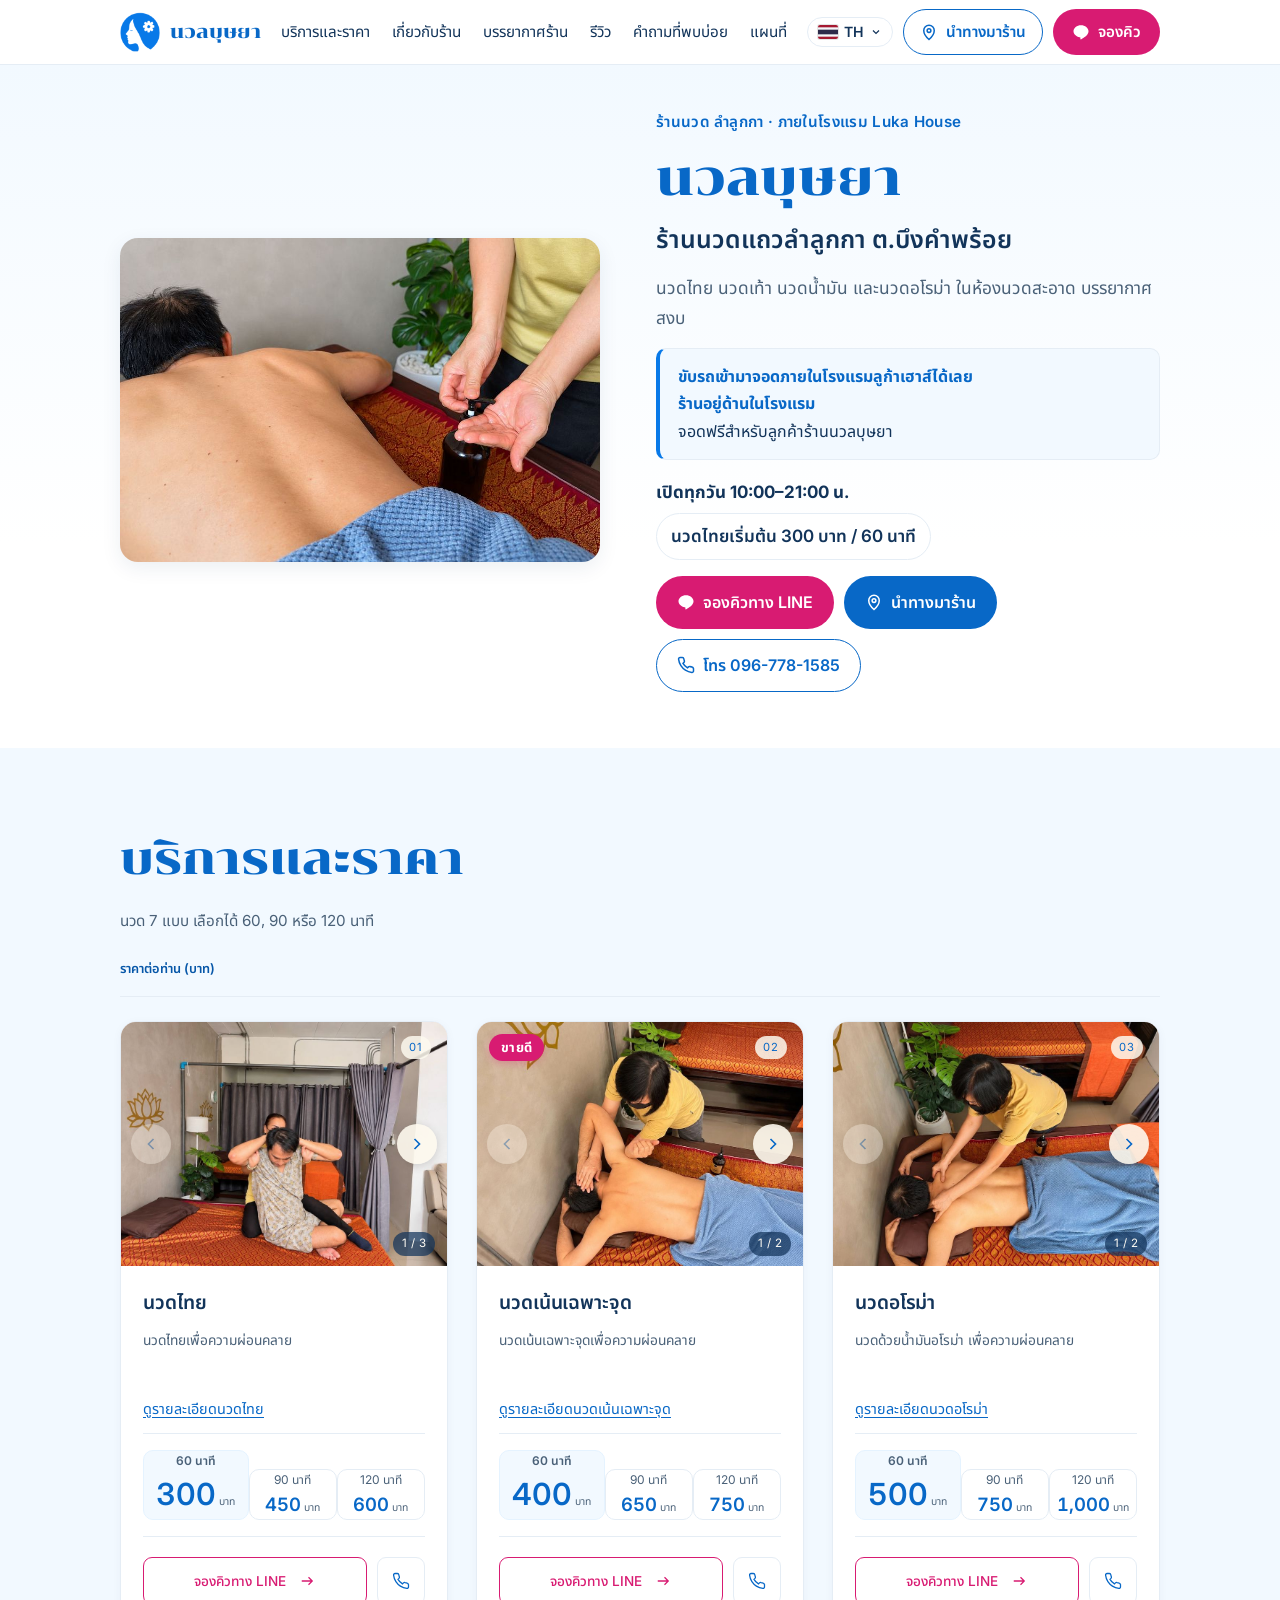
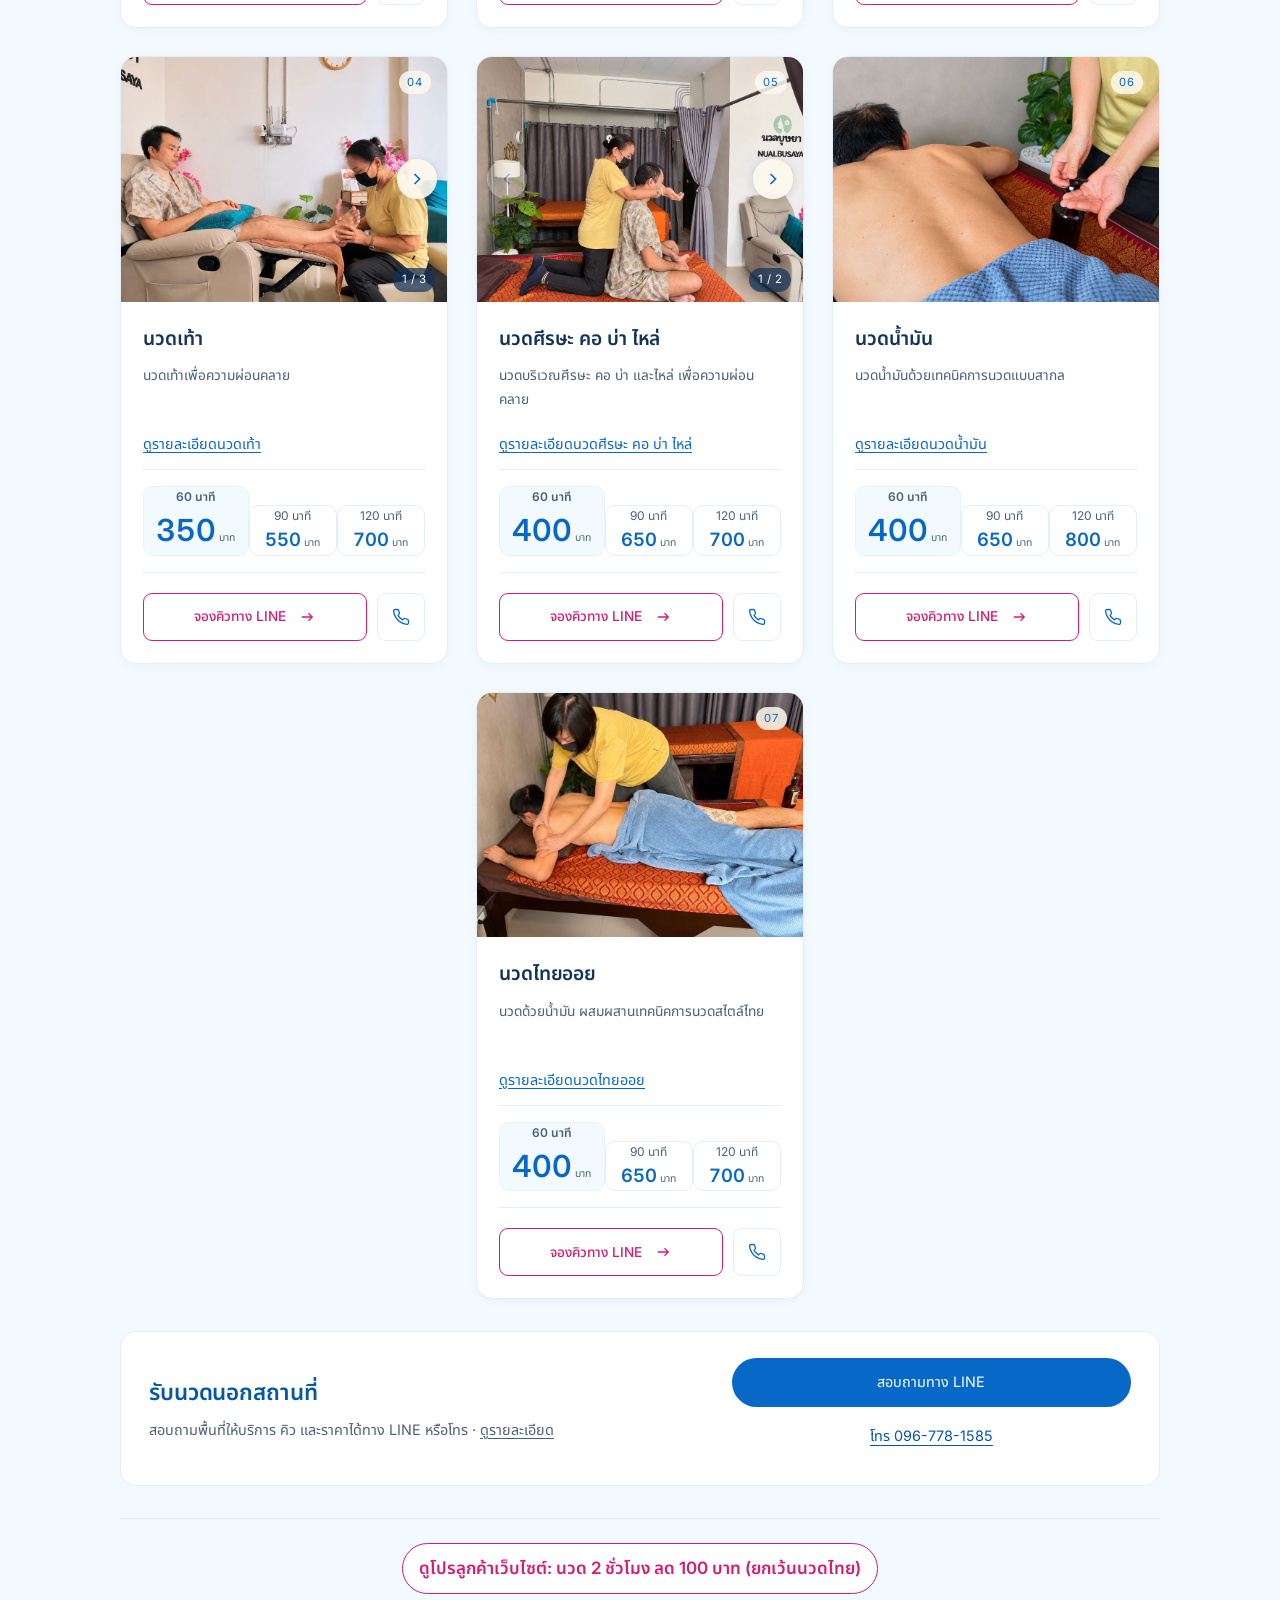
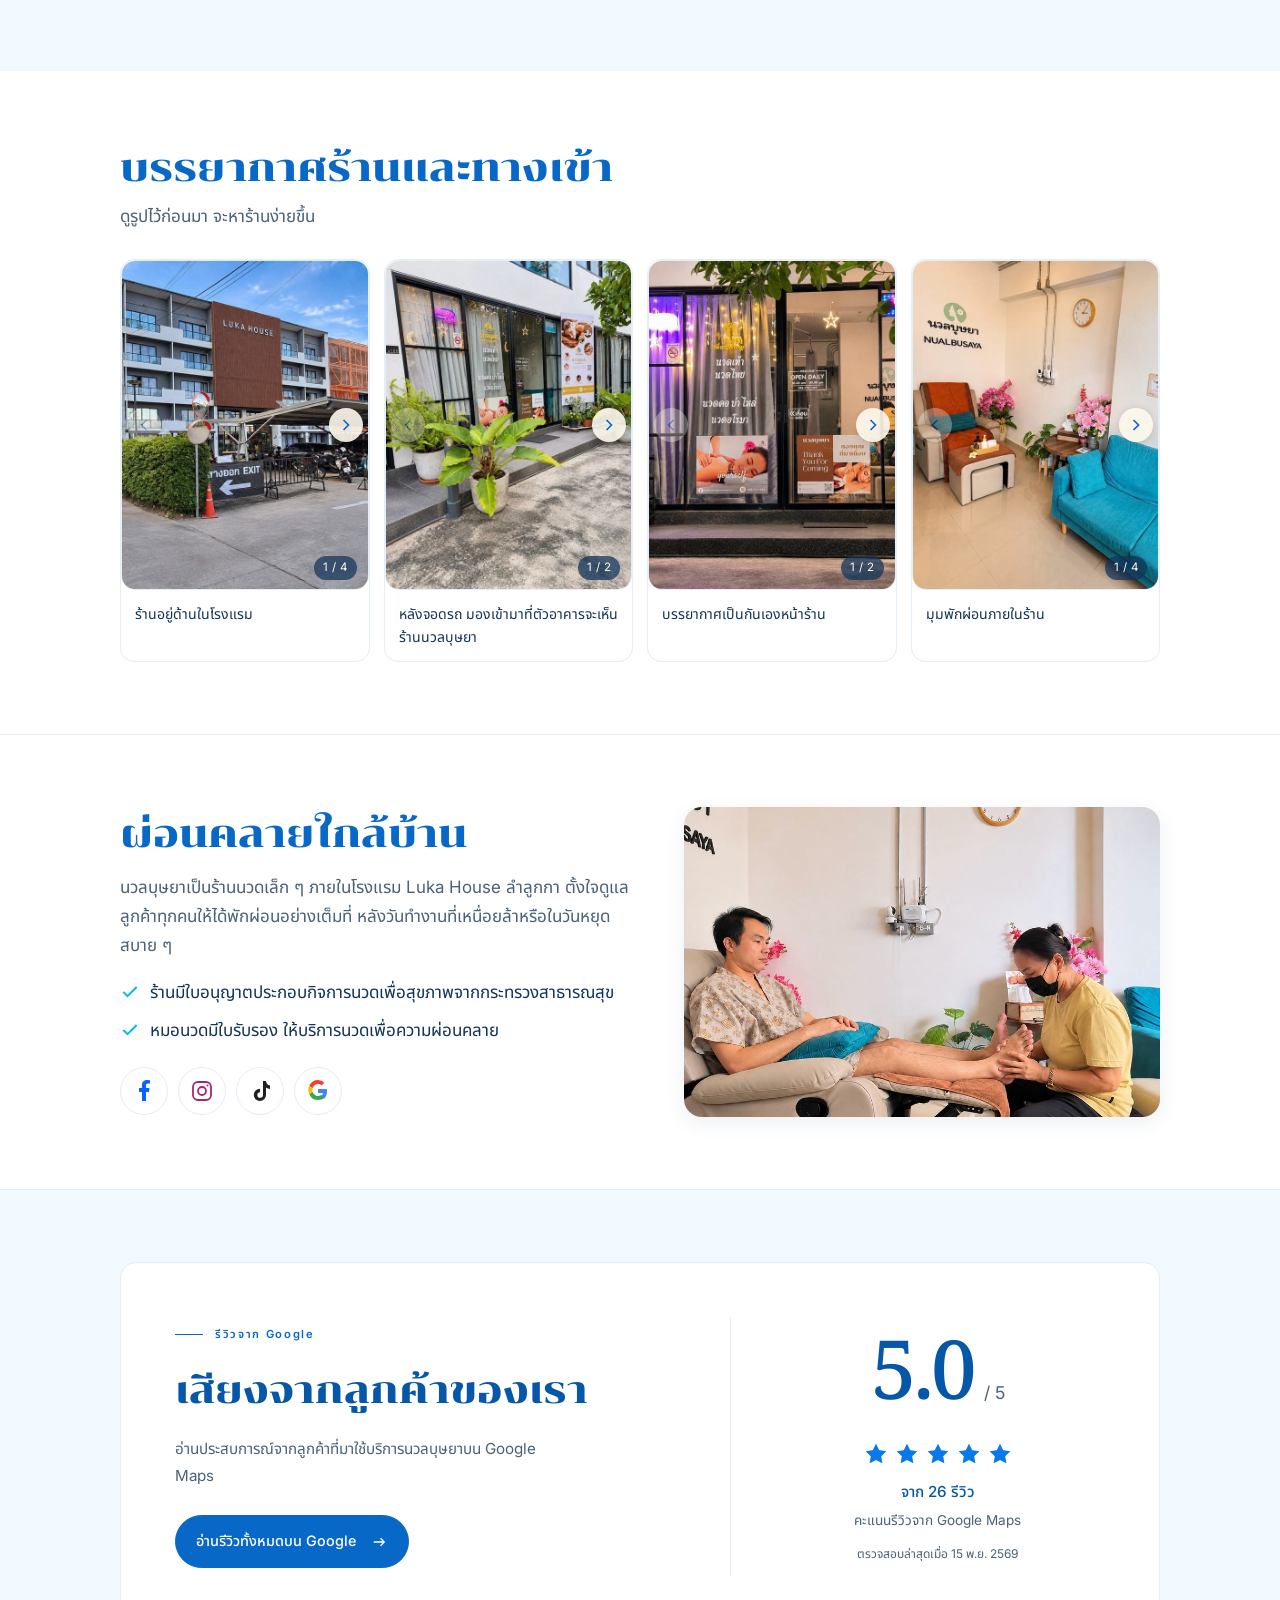
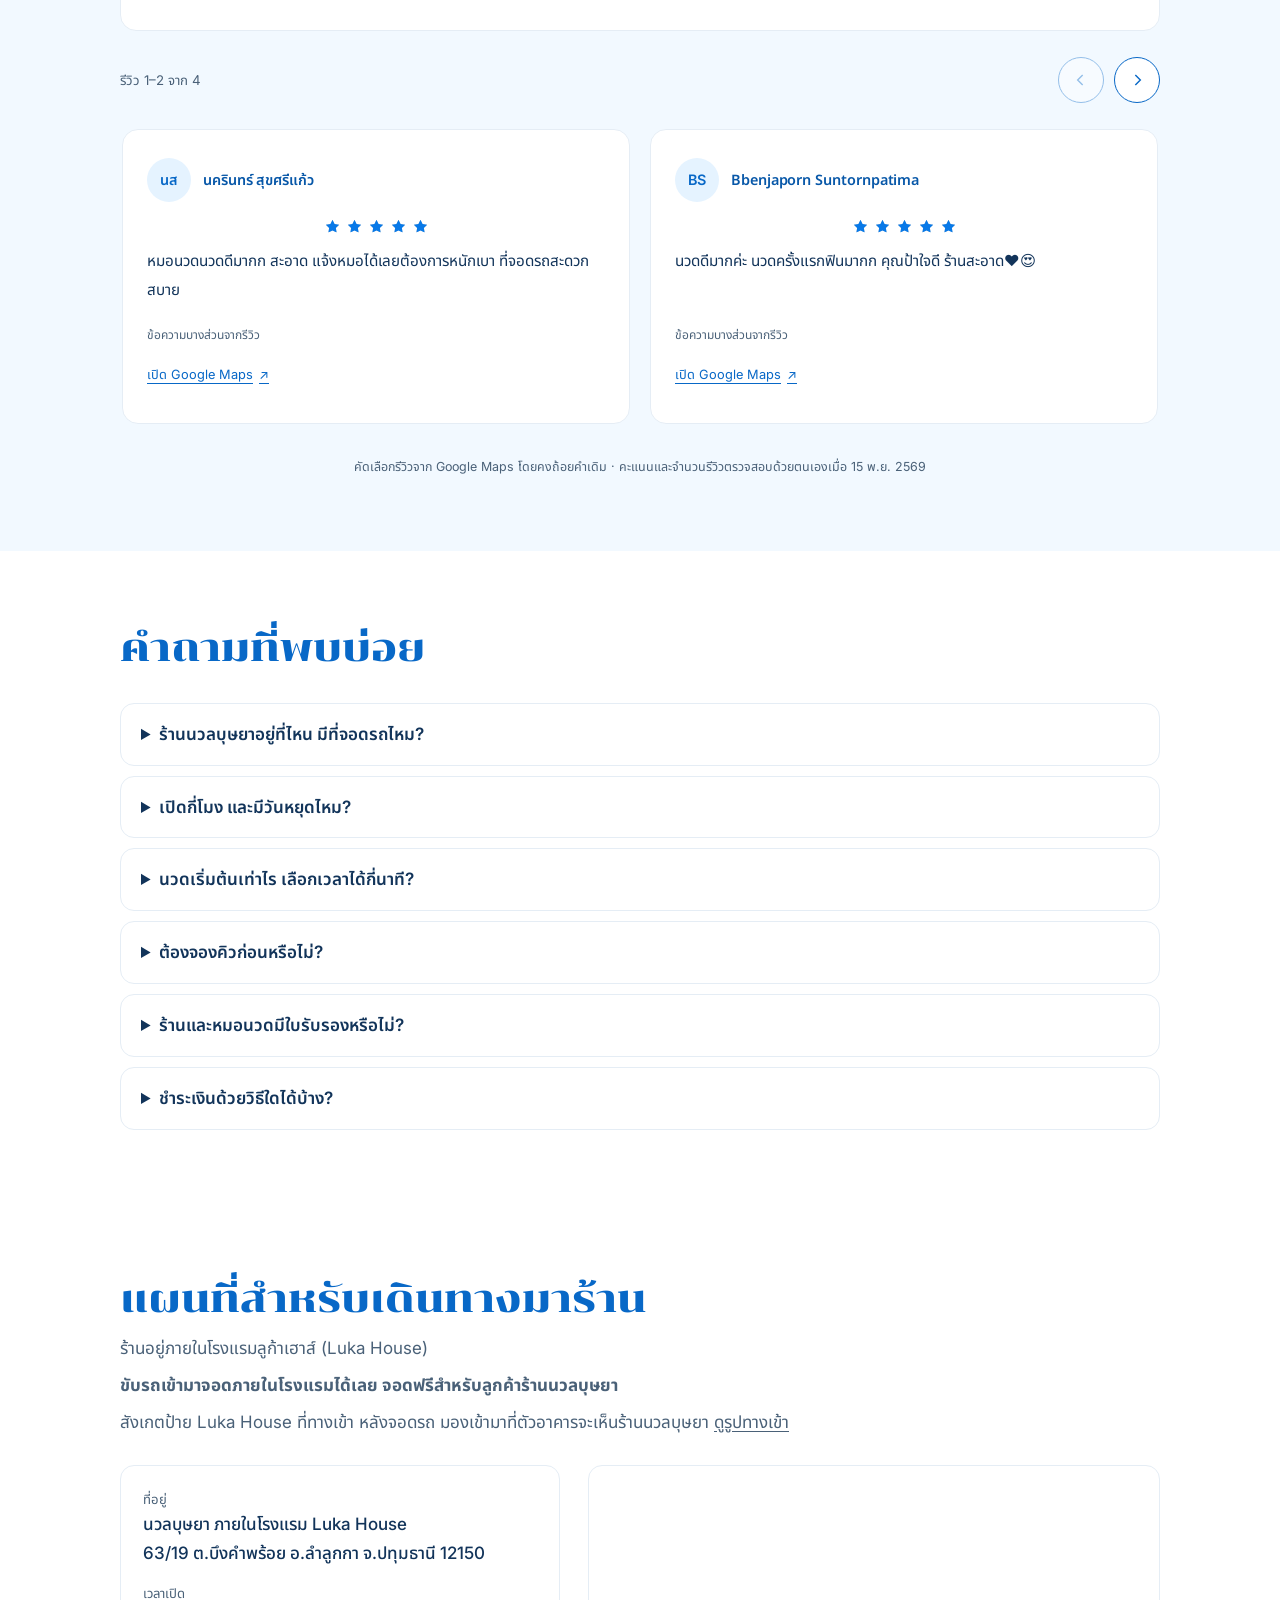
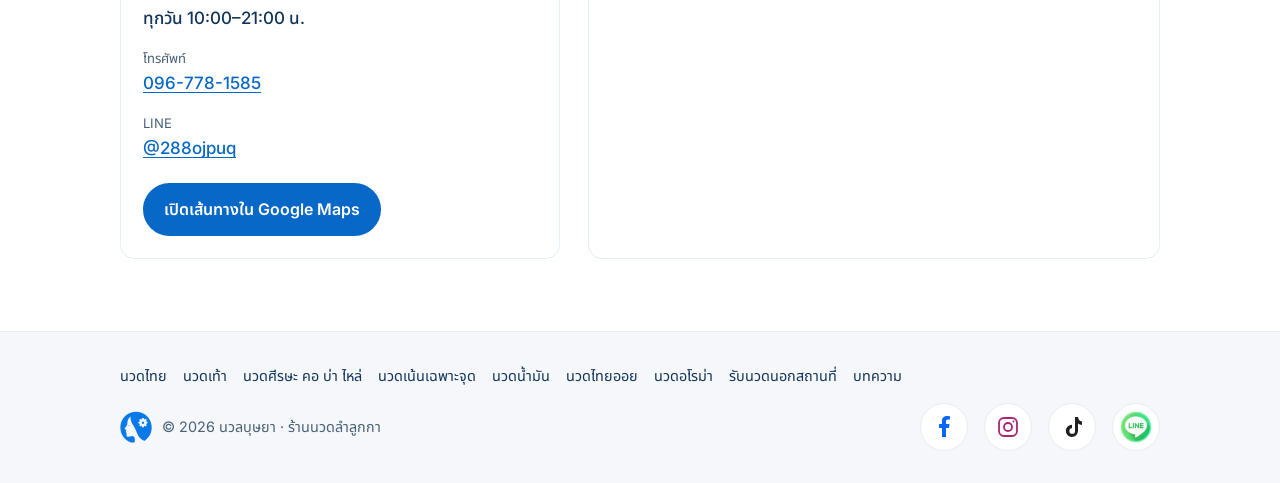
==== commit 78757518: "Add /guides/ section and article: นวดอโรม่ากับนวดน้ำมันต่างกันยังไง Content calendar week 3. Facts f" ====
--- a/index.html
+++ b/index.html
@@ -1148,7 +1148,7 @@
 </main>
 
 <footer>
-  <nav class="wrap footer-links" aria-label="บริการทั้งหมด"><a href="/thai-massage/">นวดไทย</a><a href="/foot-massage/">นวดเท้า</a><a href="/head-neck-shoulder/">นวดศีรษะ คอ บ่า ไหล่</a><a href="/deep-tissue/">นวดเน้นเฉพาะจุด</a><a href="/oil-massage/">นวดน้ำมัน</a><a href="/thai-oil/">นวดไทยออย</a><a href="/aromatherapy/">นวดอโรม่า</a><a href="/outcall/">รับนวดนอกสถานที่</a></nav>
+  <nav class="wrap footer-links" aria-label="บริการทั้งหมด"><a href="/thai-massage/">นวดไทย</a><a href="/foot-massage/">นวดเท้า</a><a href="/head-neck-shoulder/">นวดศีรษะ คอ บ่า ไหล่</a><a href="/deep-tissue/">นวดเน้นเฉพาะจุด</a><a href="/oil-massage/">นวดน้ำมัน</a><a href="/thai-oil/">นวดไทยออย</a><a href="/aromatherapy/">นวดอโรม่า</a><a href="/outcall/">รับนวดนอกสถานที่</a><a href="/guides/">บทความ</a></nav>
   <div class="wrap row">
     <div style="display:flex;align-items:center;gap:10px">
       <img src="img/icon-blue.png" alt="" width="32" height="32">
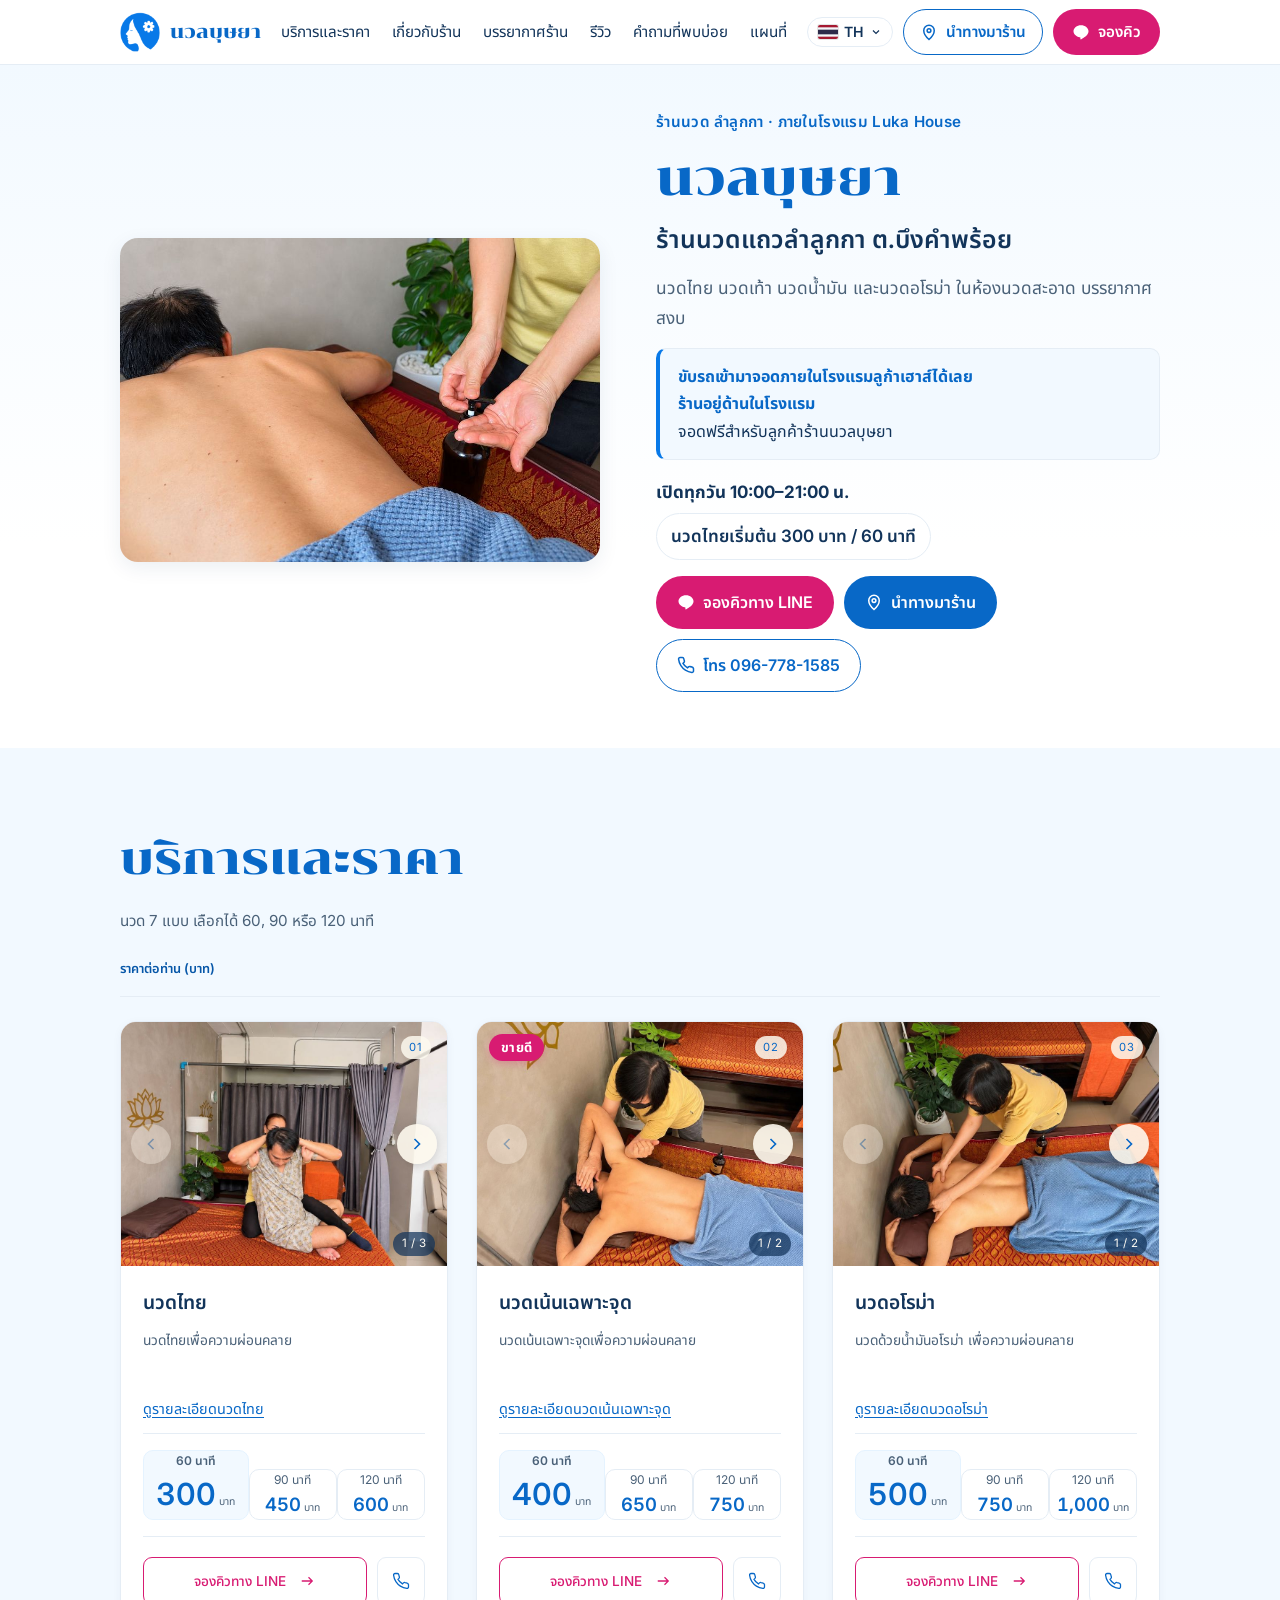
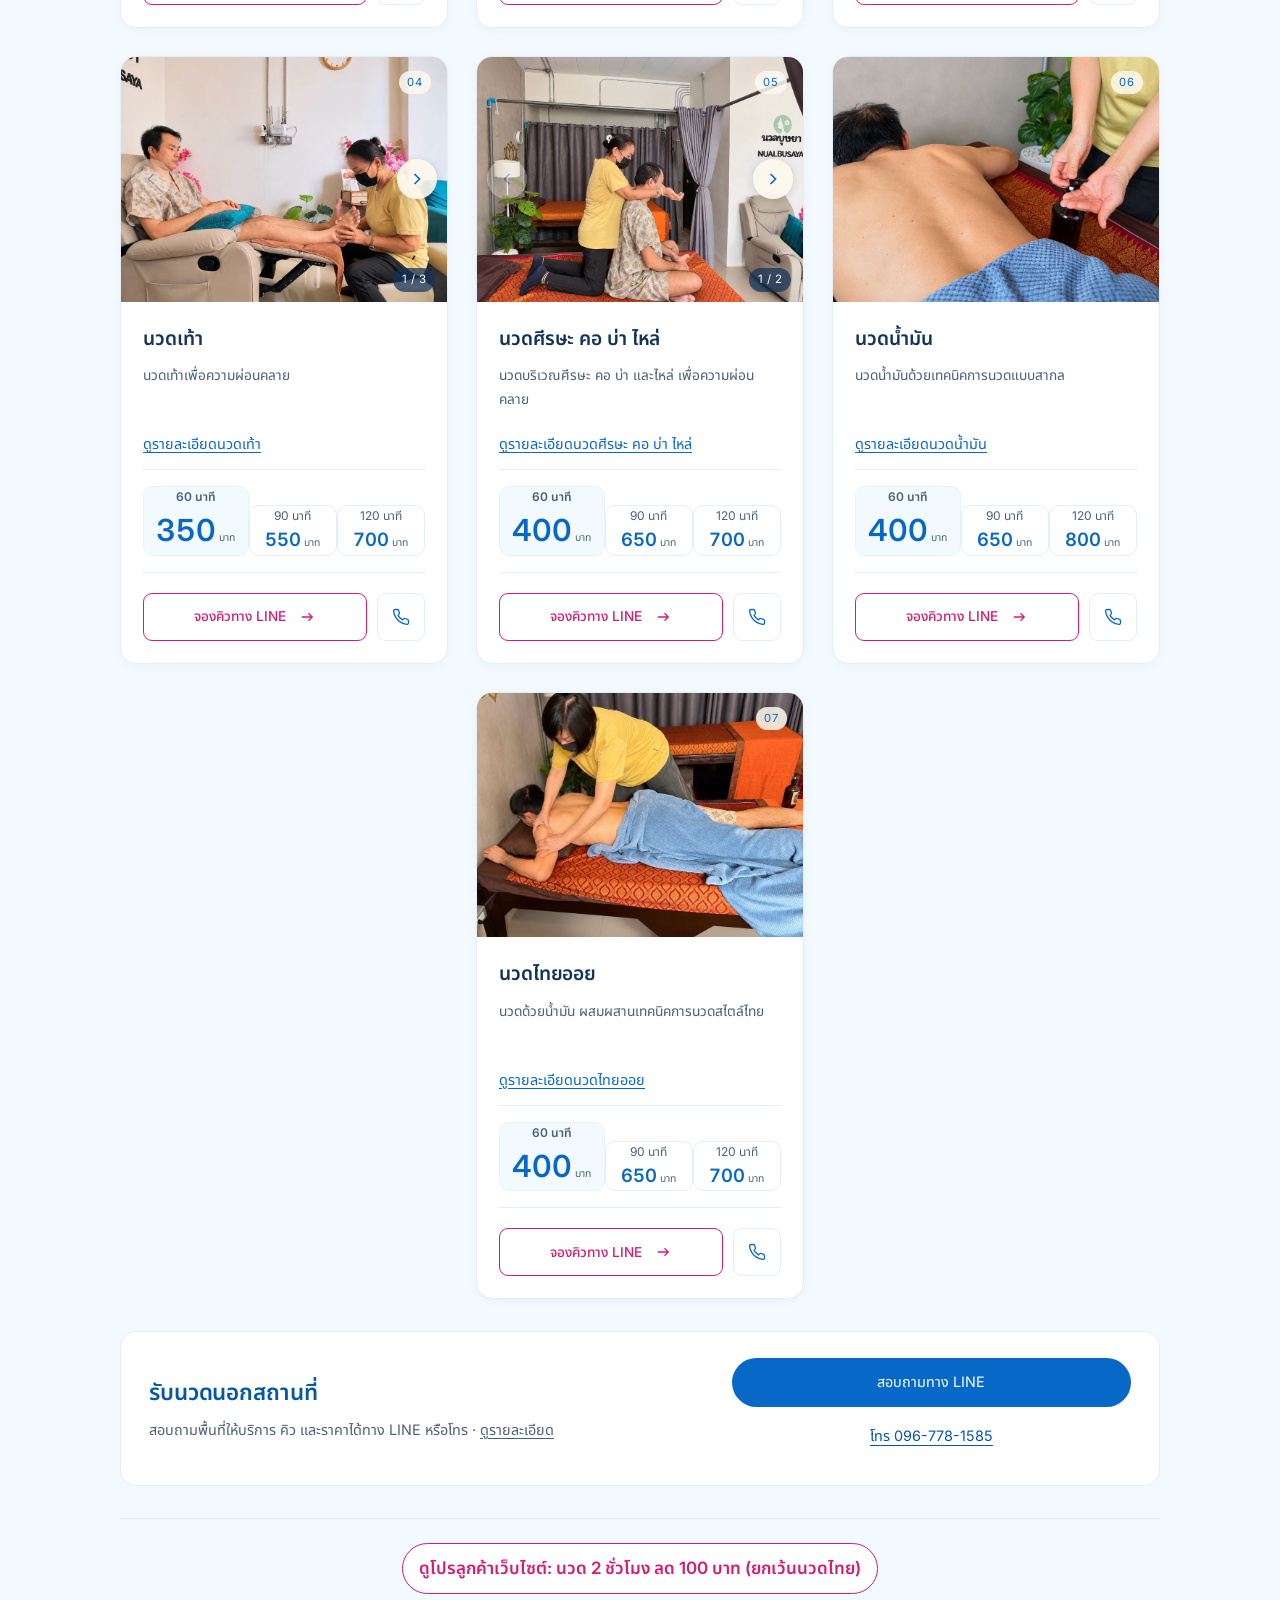
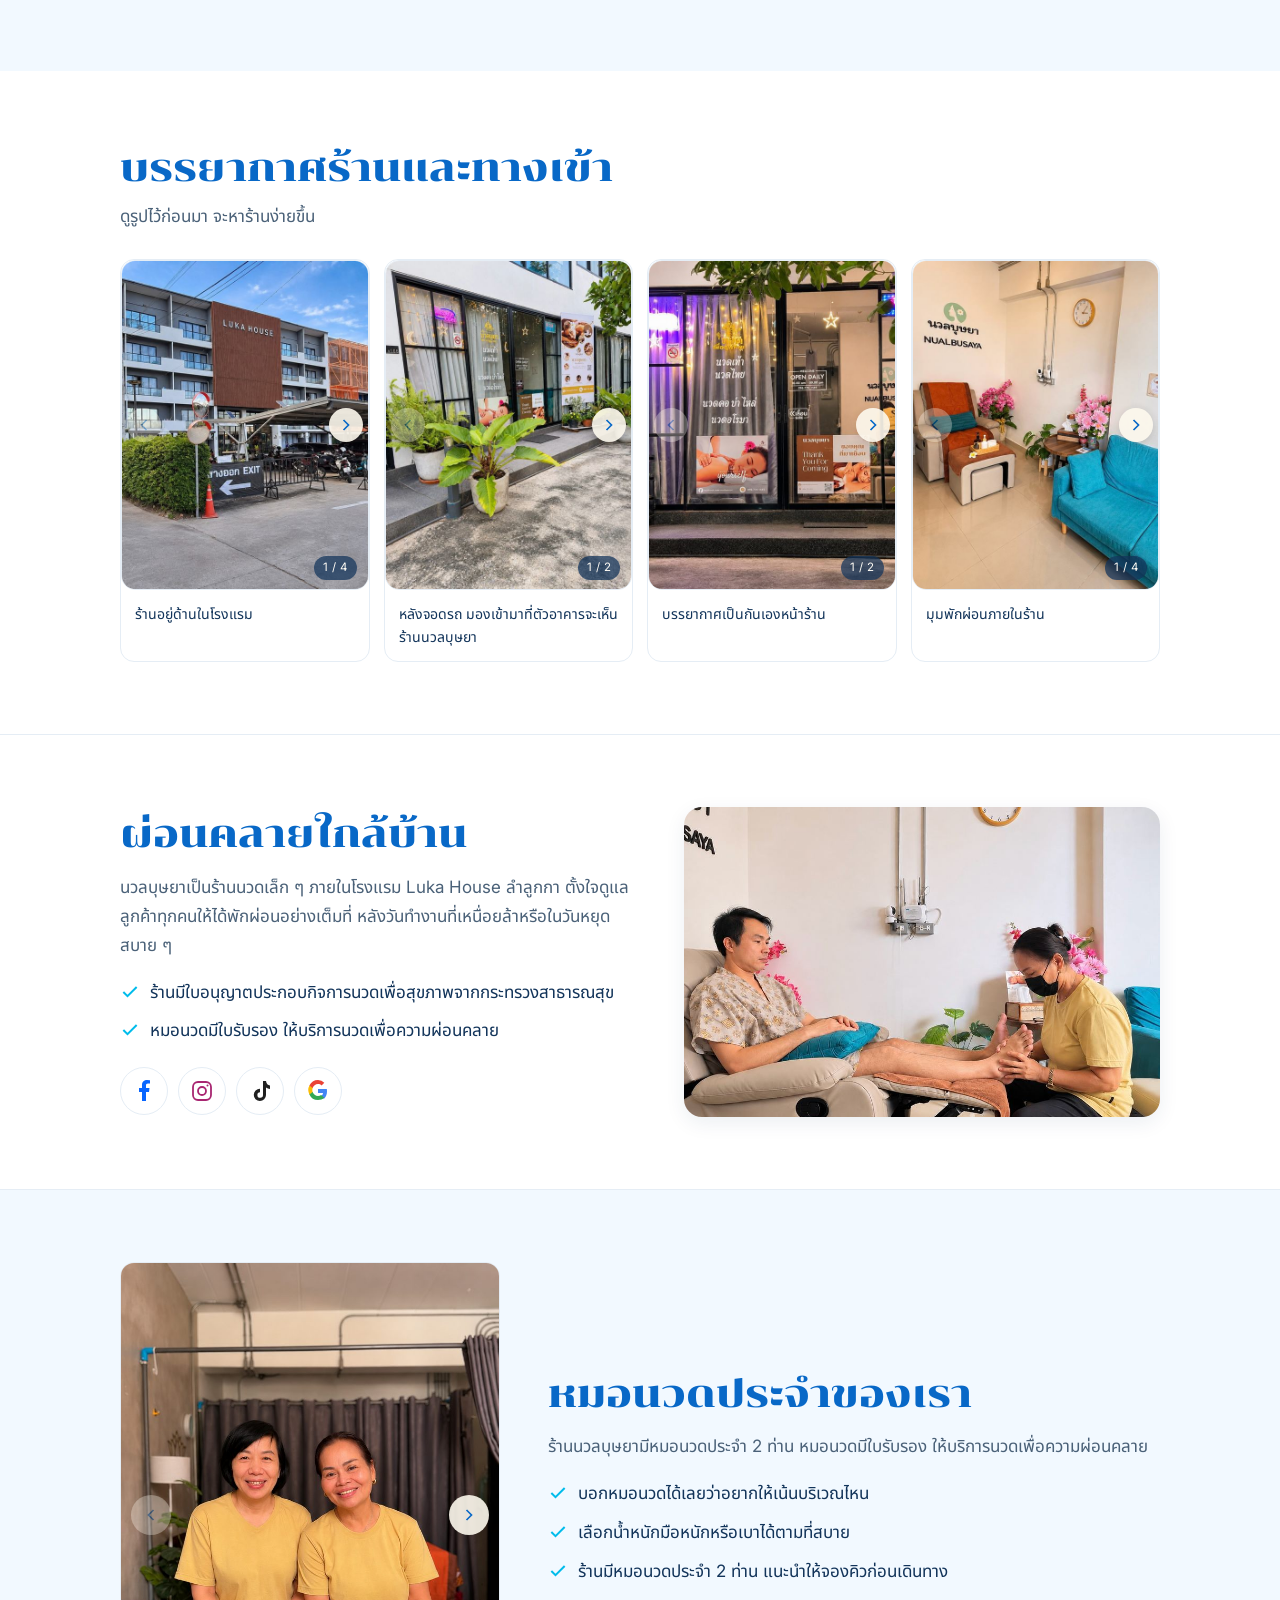
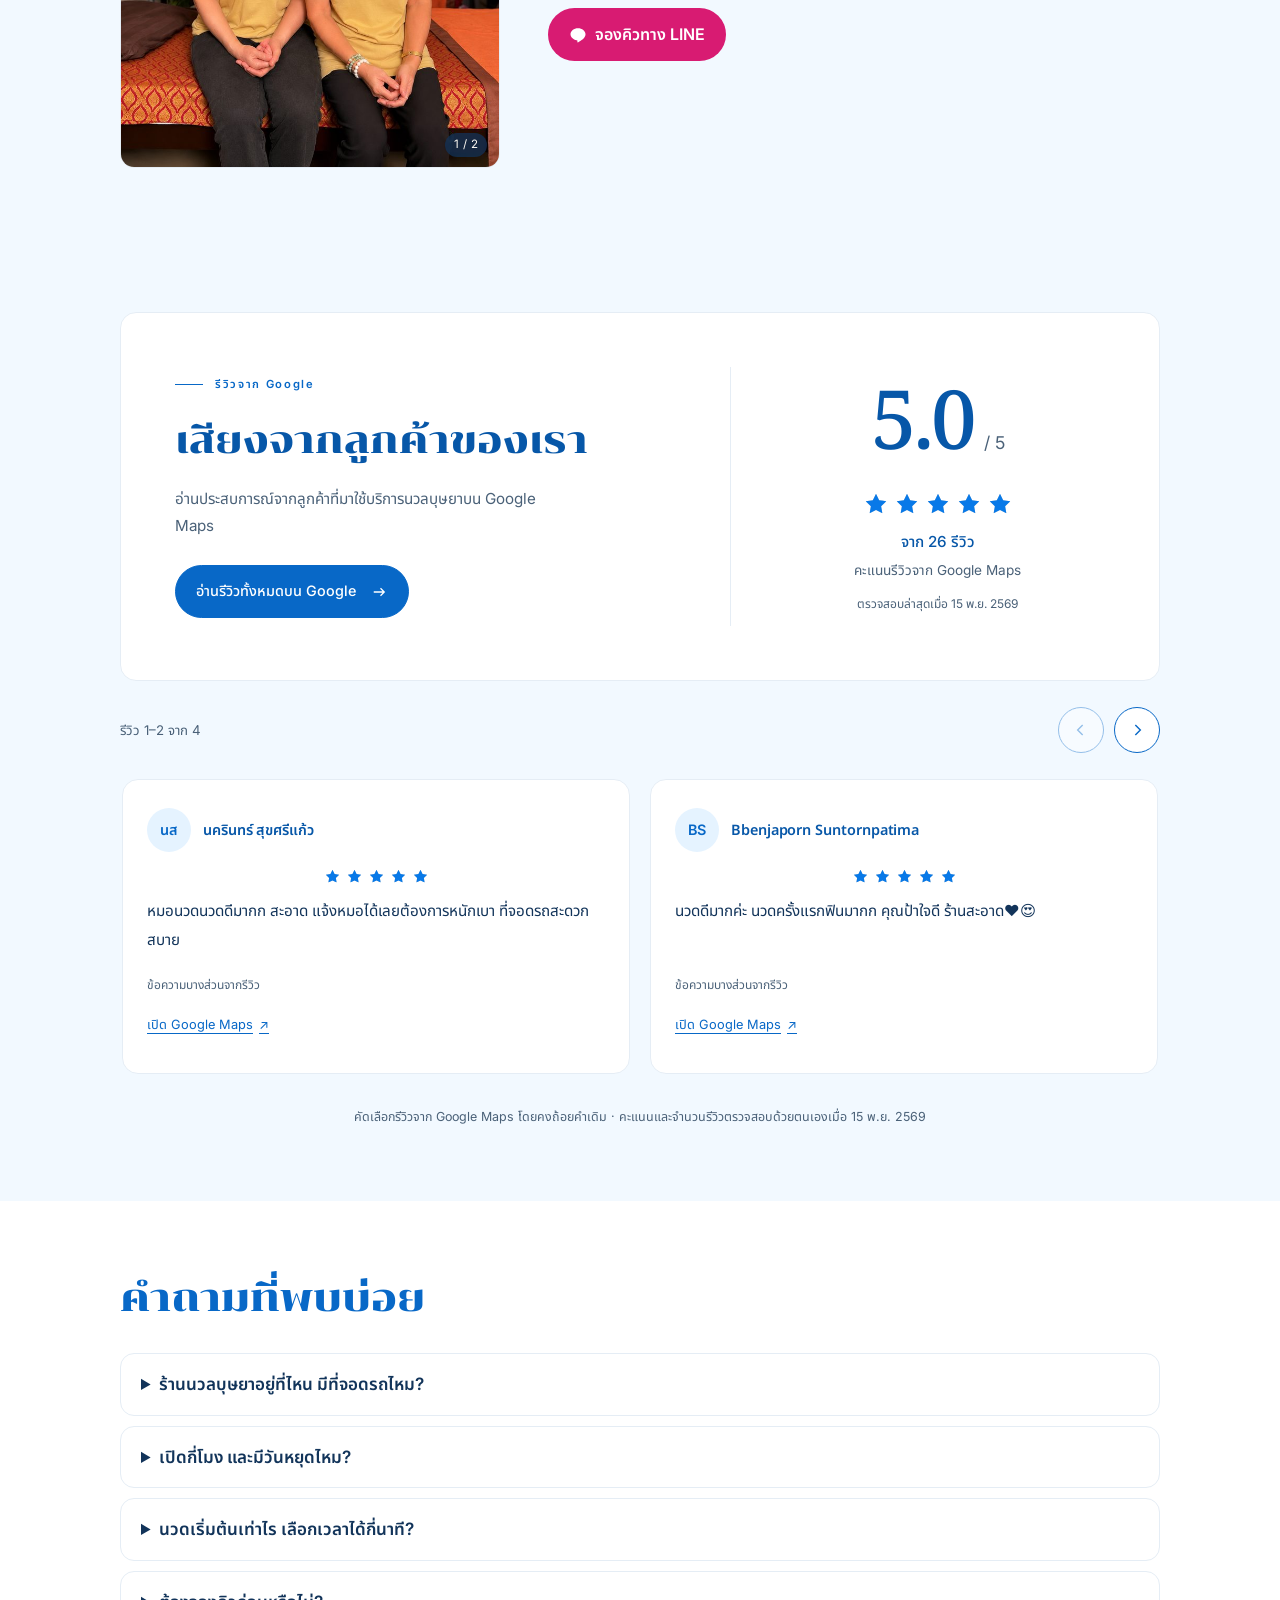
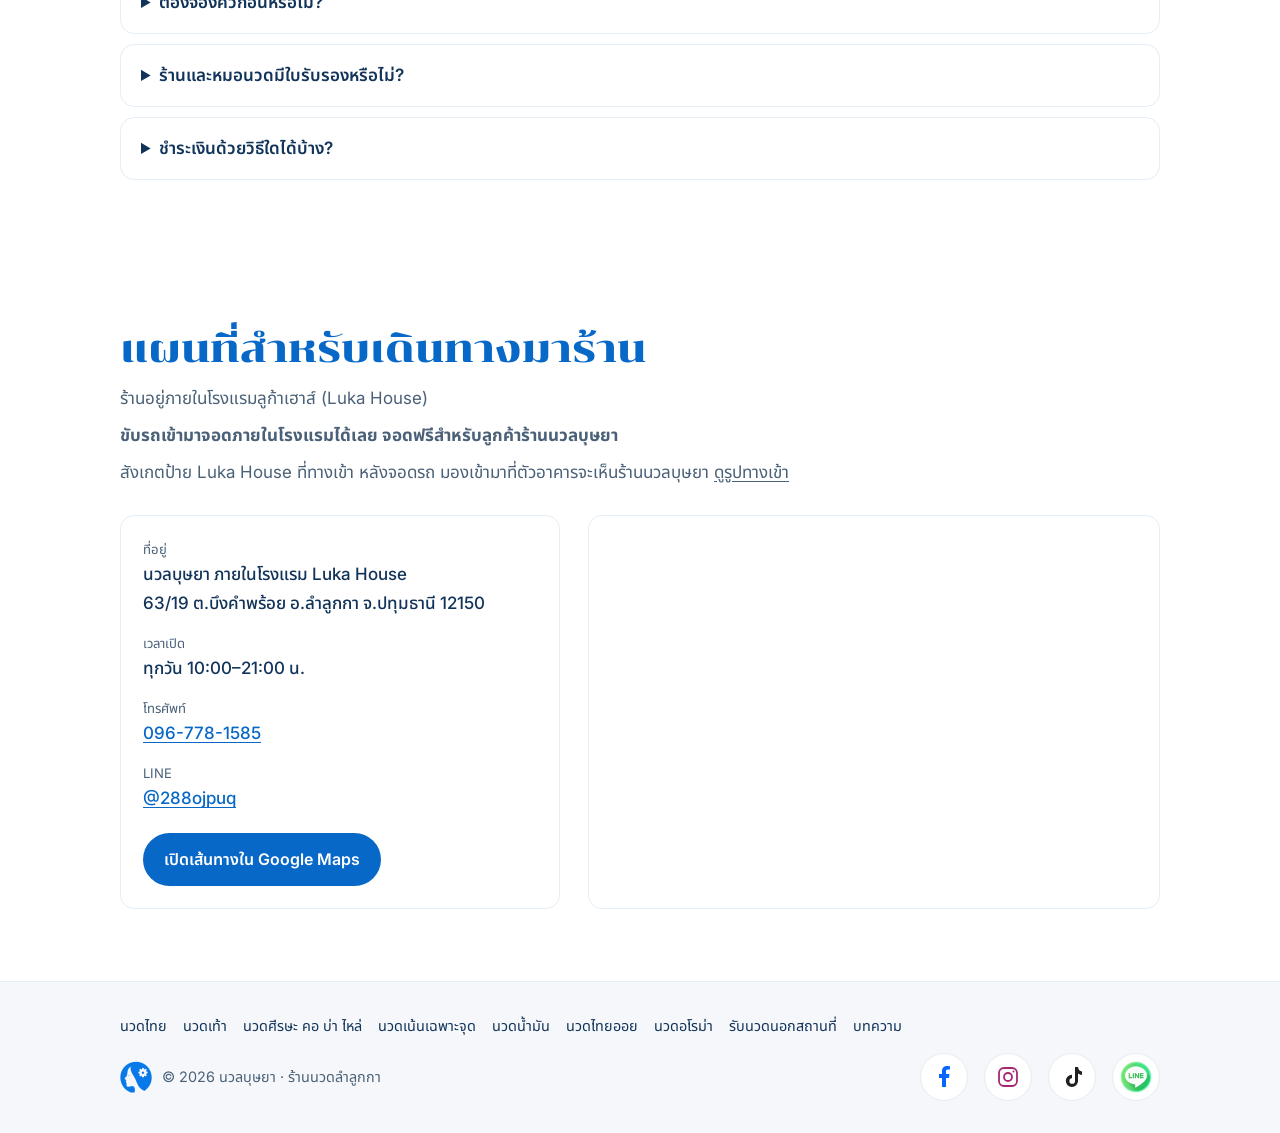
==== commit 95c809a3: "Add staff section above reviews with owner's photos Two-photo gallery of the shop's 2 regular therap" ====
--- a/index.html
+++ b/index.html
@@ -1031,6 +1031,34 @@
     </div>
   </section>
 
+  <section id="team" class="team" aria-labelledby="team-title">
+    <div class="wrap team-grid">
+      <figure class="team-photo">
+        <div class="service-gallery" data-service-gallery>
+          <div class="service-gallery-track" tabindex="0" role="region" aria-roledescription="carousel" aria-label="รูปหมอนวดประจำของร้านนวลบุษยา ปัดหรือกดลูกศรเพื่อดูรูปถัดไป">
+            <figure class="service-gallery-slide" aria-label="รูปที่ 1 จาก 2"><img src="img/staff/staff-1.jpg" alt="หมอนวดประจำ 2 ท่านของร้านนวลบุษยา ใส่เสื้อสีเหลือง นั่งยิ้มบนเตียงนวดภายในร้าน" width="720" height="960" loading="lazy" decoding="async"></figure>
+            <figure class="service-gallery-slide" aria-label="รูปที่ 2 จาก 2"><img src="img/staff/staff-2.jpg" alt="หมอนวดประจำ 2 ท่านของร้านนวลบุษยา ทำมือมินิฮาร์ตให้ลูกค้า ภายในร้าน" width="720" height="960" loading="lazy" decoding="async"></figure>
+          </div>
+          <button class="service-gallery-btn service-gallery-prev" type="button" aria-label="รูปก่อนหน้า" hidden><svg viewBox="0 0 24 24" aria-hidden="true" focusable="false" fill="none" stroke="currentColor" stroke-width="2"><path d="m15 6-6 6 6 6"/></svg></button>
+          <button class="service-gallery-btn service-gallery-next" type="button" aria-label="รูปถัดไป" hidden><svg viewBox="0 0 24 24" aria-hidden="true" focusable="false" fill="none" stroke="currentColor" stroke-width="2"><path d="m9 6 6 6-6 6"/></svg></button>
+          <span class="service-gallery-count" aria-hidden="true">1 / 2</span>
+        </div>
+      </figure>
+      <div>
+        <h2 id="team-title">หมอนวดประจำของเรา</h2>
+        <p class="team-intro">ร้านนวลบุษยามีหมอนวดประจำ 2 ท่าน หมอนวดมีใบรับรอง ให้บริการนวดเพื่อความผ่อนคลาย</p>
+        <ul class="checks">
+          <li><svg viewBox="0 0 24 24" fill="none" stroke="currentColor" stroke-width="2.4" aria-hidden="true"><path d="M20 6 9 17l-5-5"/></svg>บอกหมอนวดได้เลยว่าอยากให้เน้นบริเวณไหน</li>
+          <li><svg viewBox="0 0 24 24" fill="none" stroke="currentColor" stroke-width="2.4" aria-hidden="true"><path d="M20 6 9 17l-5-5"/></svg>เลือกน้ำหนักมือหนักหรือเบาได้ตามที่สบาย</li>
+          <li><svg viewBox="0 0 24 24" fill="none" stroke="currentColor" stroke-width="2.4" aria-hidden="true"><path d="M20 6 9 17l-5-5"/></svg>ร้านมีหมอนวดประจำ 2 ท่าน แนะนำให้จองคิวก่อนเดินทาง</li>
+        </ul>
+        <div class="btns" style="margin-top:22px">
+          <a class="btn btn-book" href="https://line.me/R/ti/p/@288ojpuq" target="_blank" rel="noopener"><svg viewBox="0 0 24 24" fill="currentColor" aria-hidden="true"><path d="M12 3C6.5 3 2 6.6 2 11c0 3.9 3.5 7.2 8.3 7.9.3.1.8.2.9.5.1.3.1.7 0 1l-.1.9c0 .3-.2 1 .9.5s5.9-3.5 8-5.9C21.4 14.3 22 12.7 22 11c0-4.4-4.5-8-10-8z"/></svg>จองคิวทาง LINE</a>
+        </div>
+      </div>
+    </div>
+  </section>
+
   <section id="reviews" class="wellness-reviews" aria-labelledby="reviews-title">
     <div class="wrap">
       <div class="review-summary-card" data-verified-rating="5.0" data-review-count="26" data-verified-date="2026-11-15">
--- a/styles/theme.css
+++ b/styles/theme.css
@@ -192,3 +192,11 @@
 :focus-visible{outline:3px solid var(--blue);outline-offset:2px}
 
 @media (prefers-reduced-motion:reduce){.btn,.wellness-services .service-book{transition:none}.btn:hover{transform:none}}
+
+/* Staff section above the reviews (owner photos, 22 Nov 2026) */
+.team{background:var(--blue-50)}
+.team-grid{display:grid;gap:32px;align-items:center}
+@media (min-width:821px){.team-grid{grid-template-columns:minmax(0,380px) 1fr;gap:48px}}
+.team-photo{margin:0;max-width:420px;width:100%;justify-self:center;background:#fff;border:1px solid var(--border);border-radius:14px;overflow:hidden}
+.team-photo .service-gallery .service-gallery-slide img{width:100%;height:auto;aspect-ratio:3/4;object-fit:cover}
+.team-intro{color:var(--text-muted);margin-top:12px}
